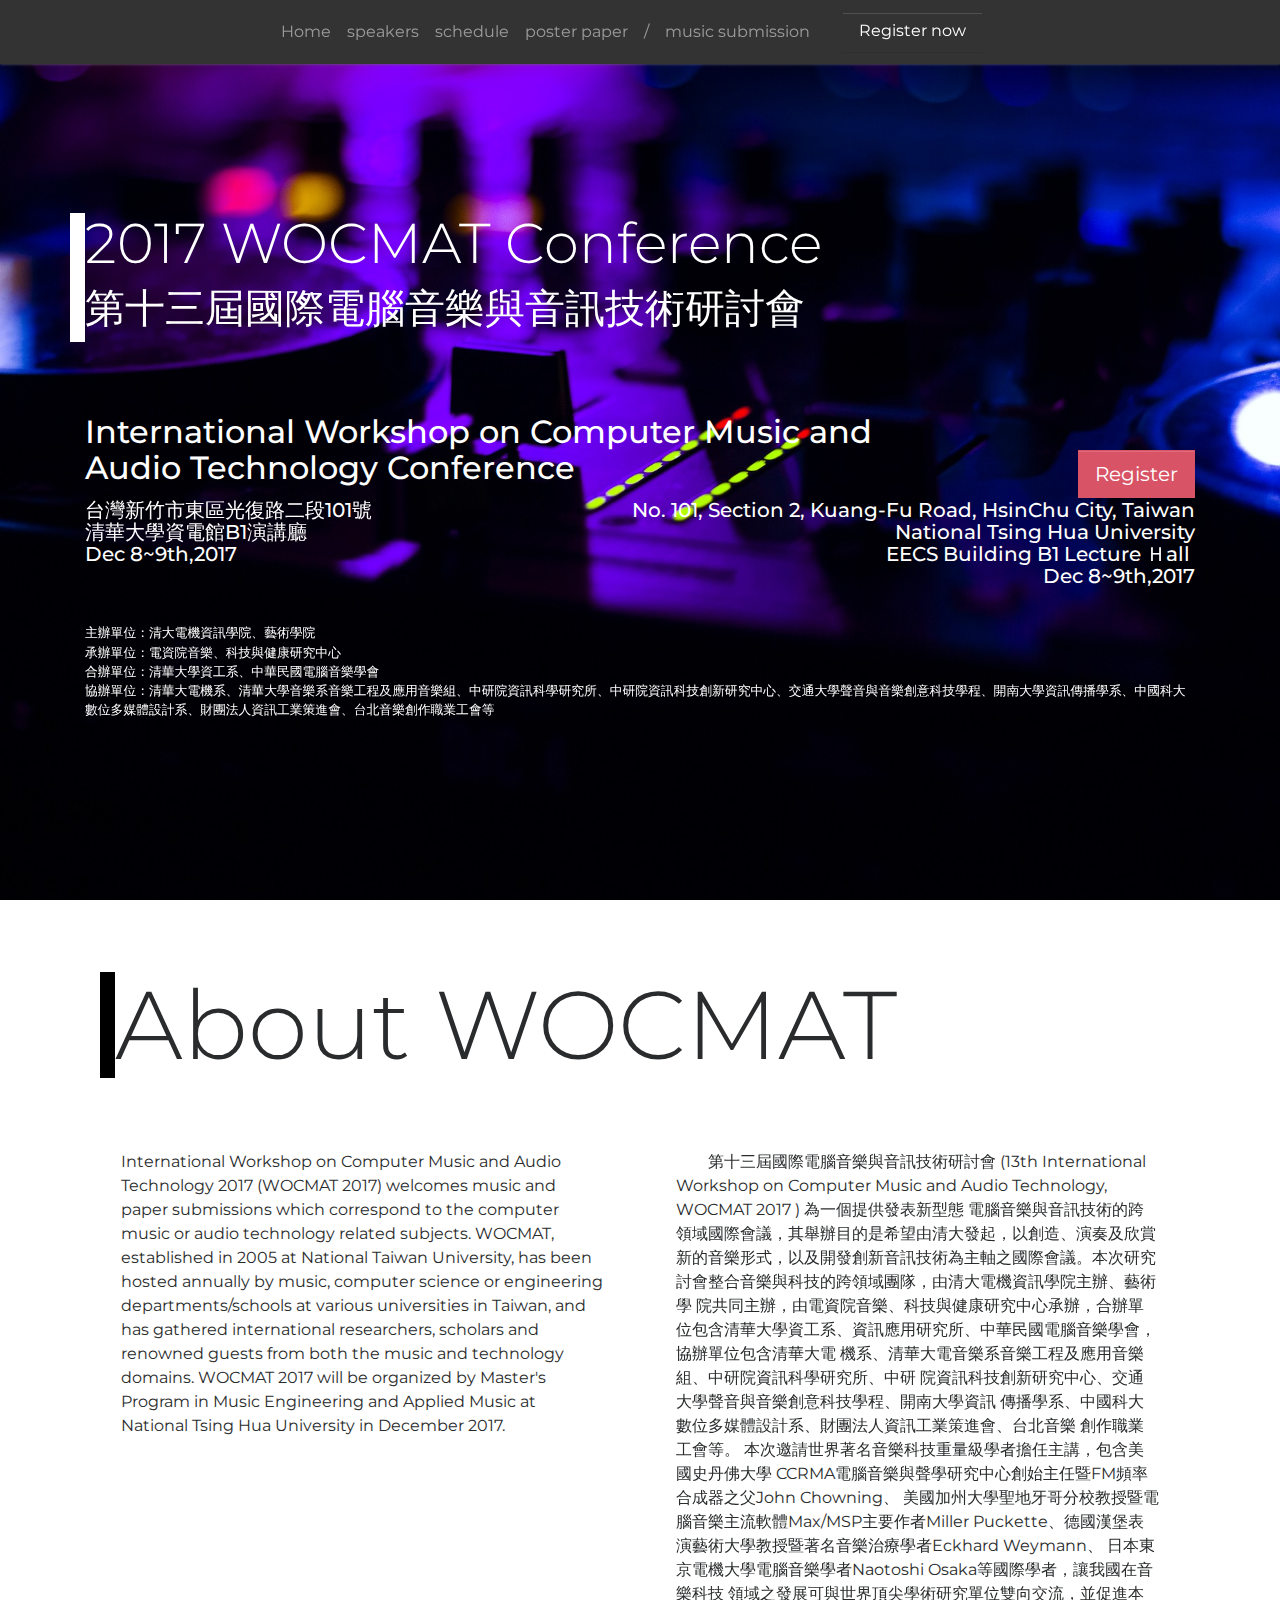
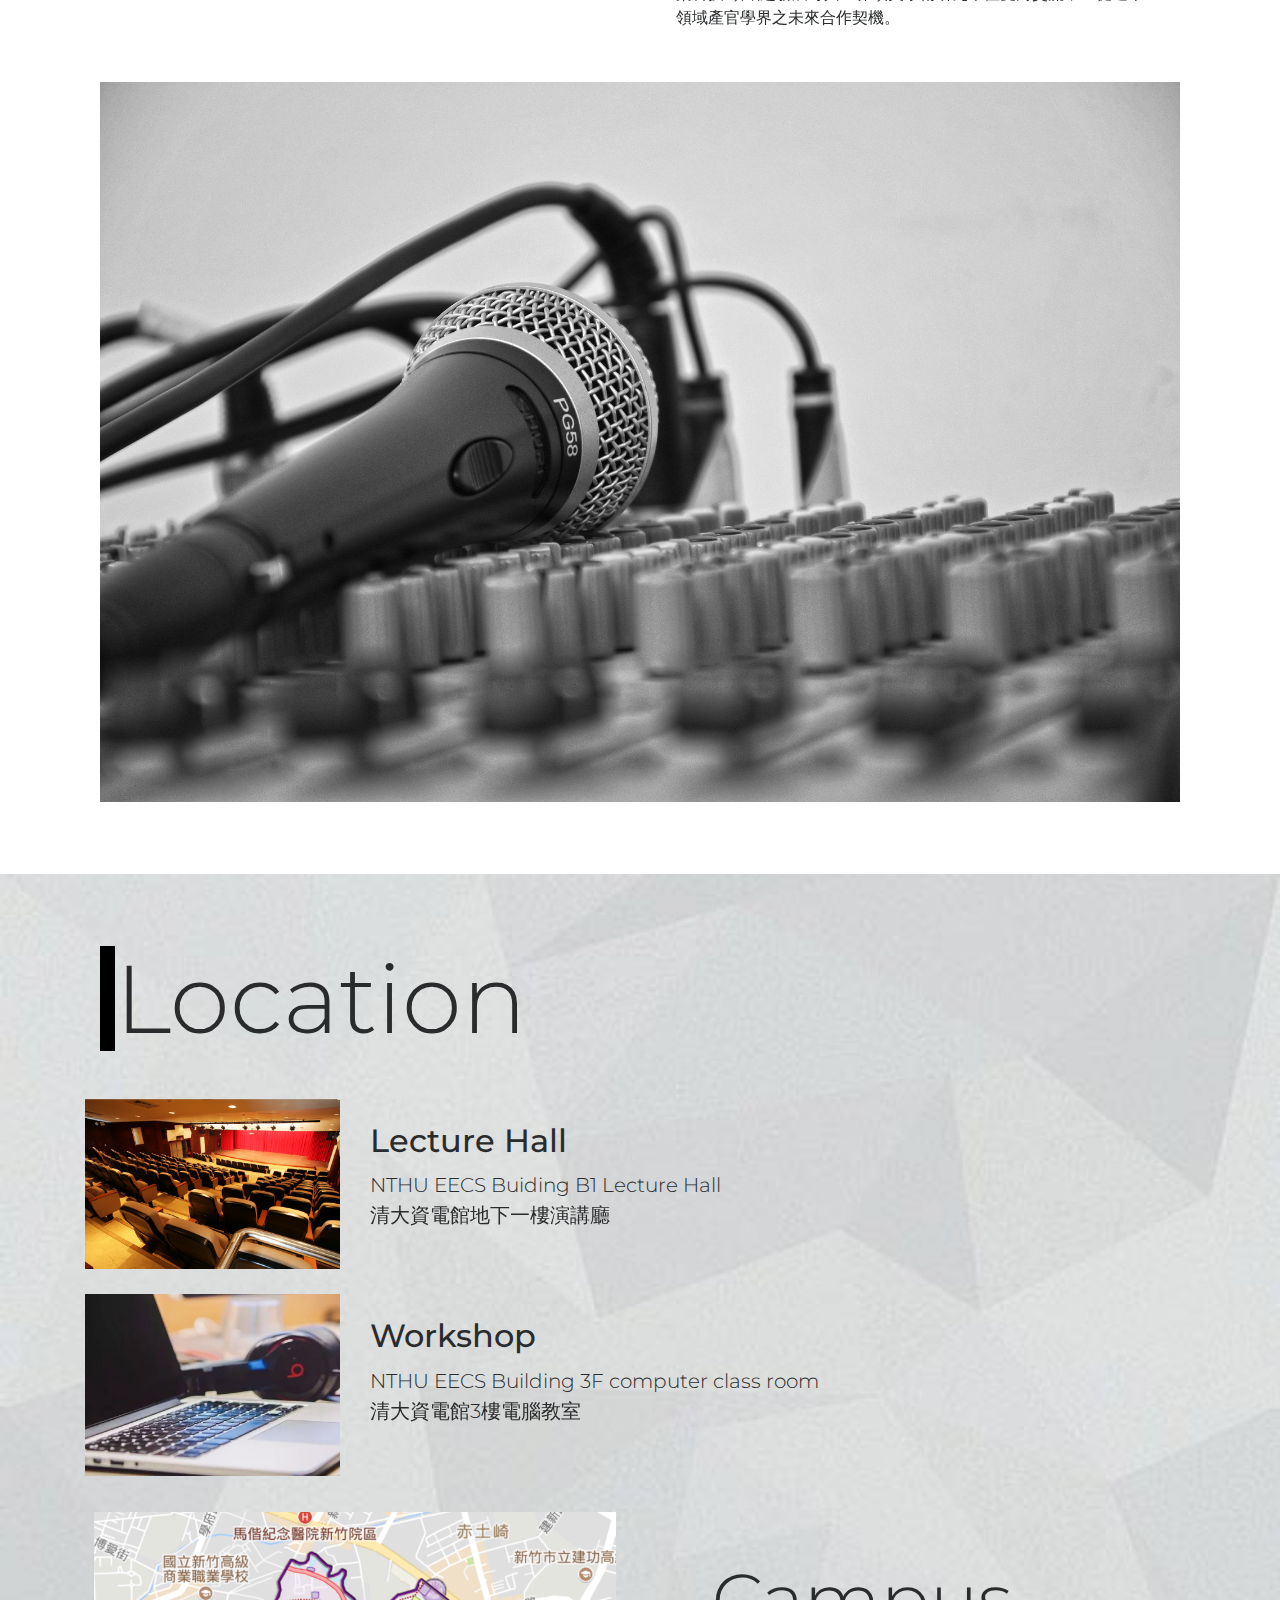
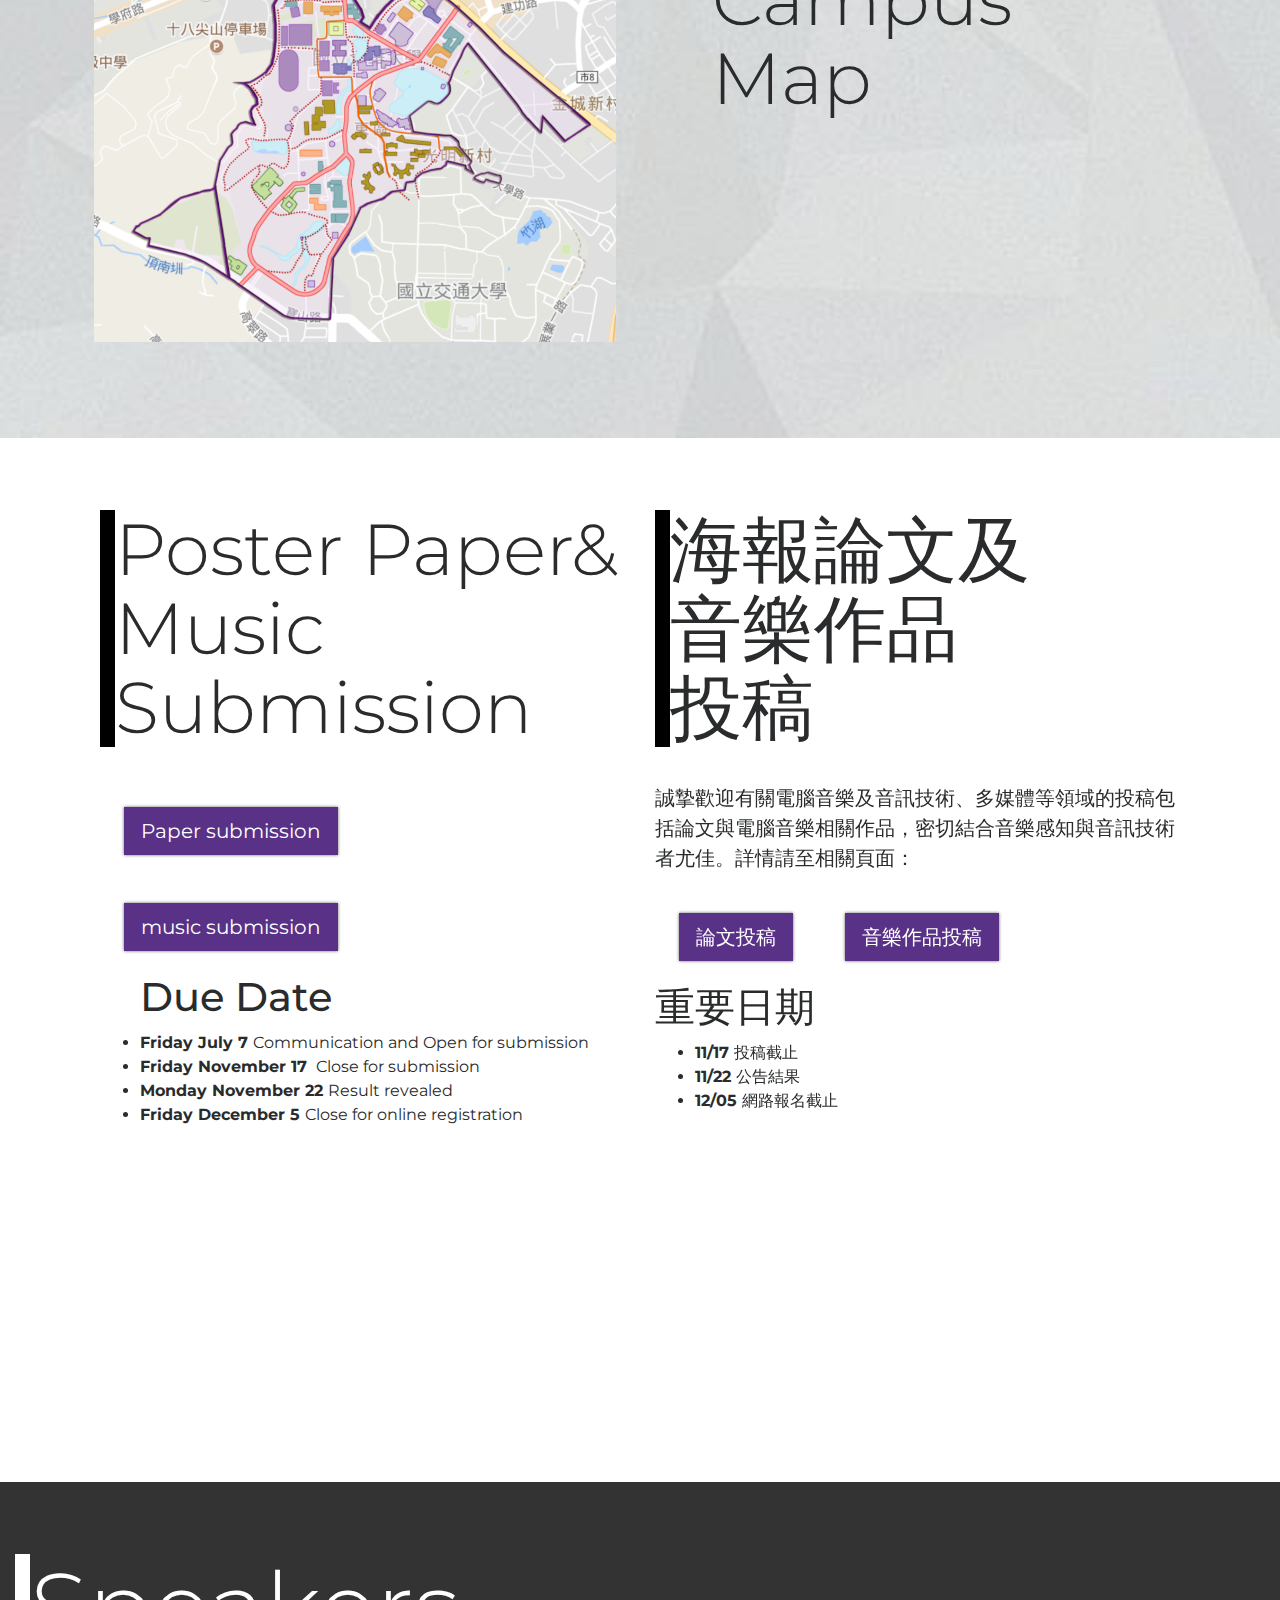
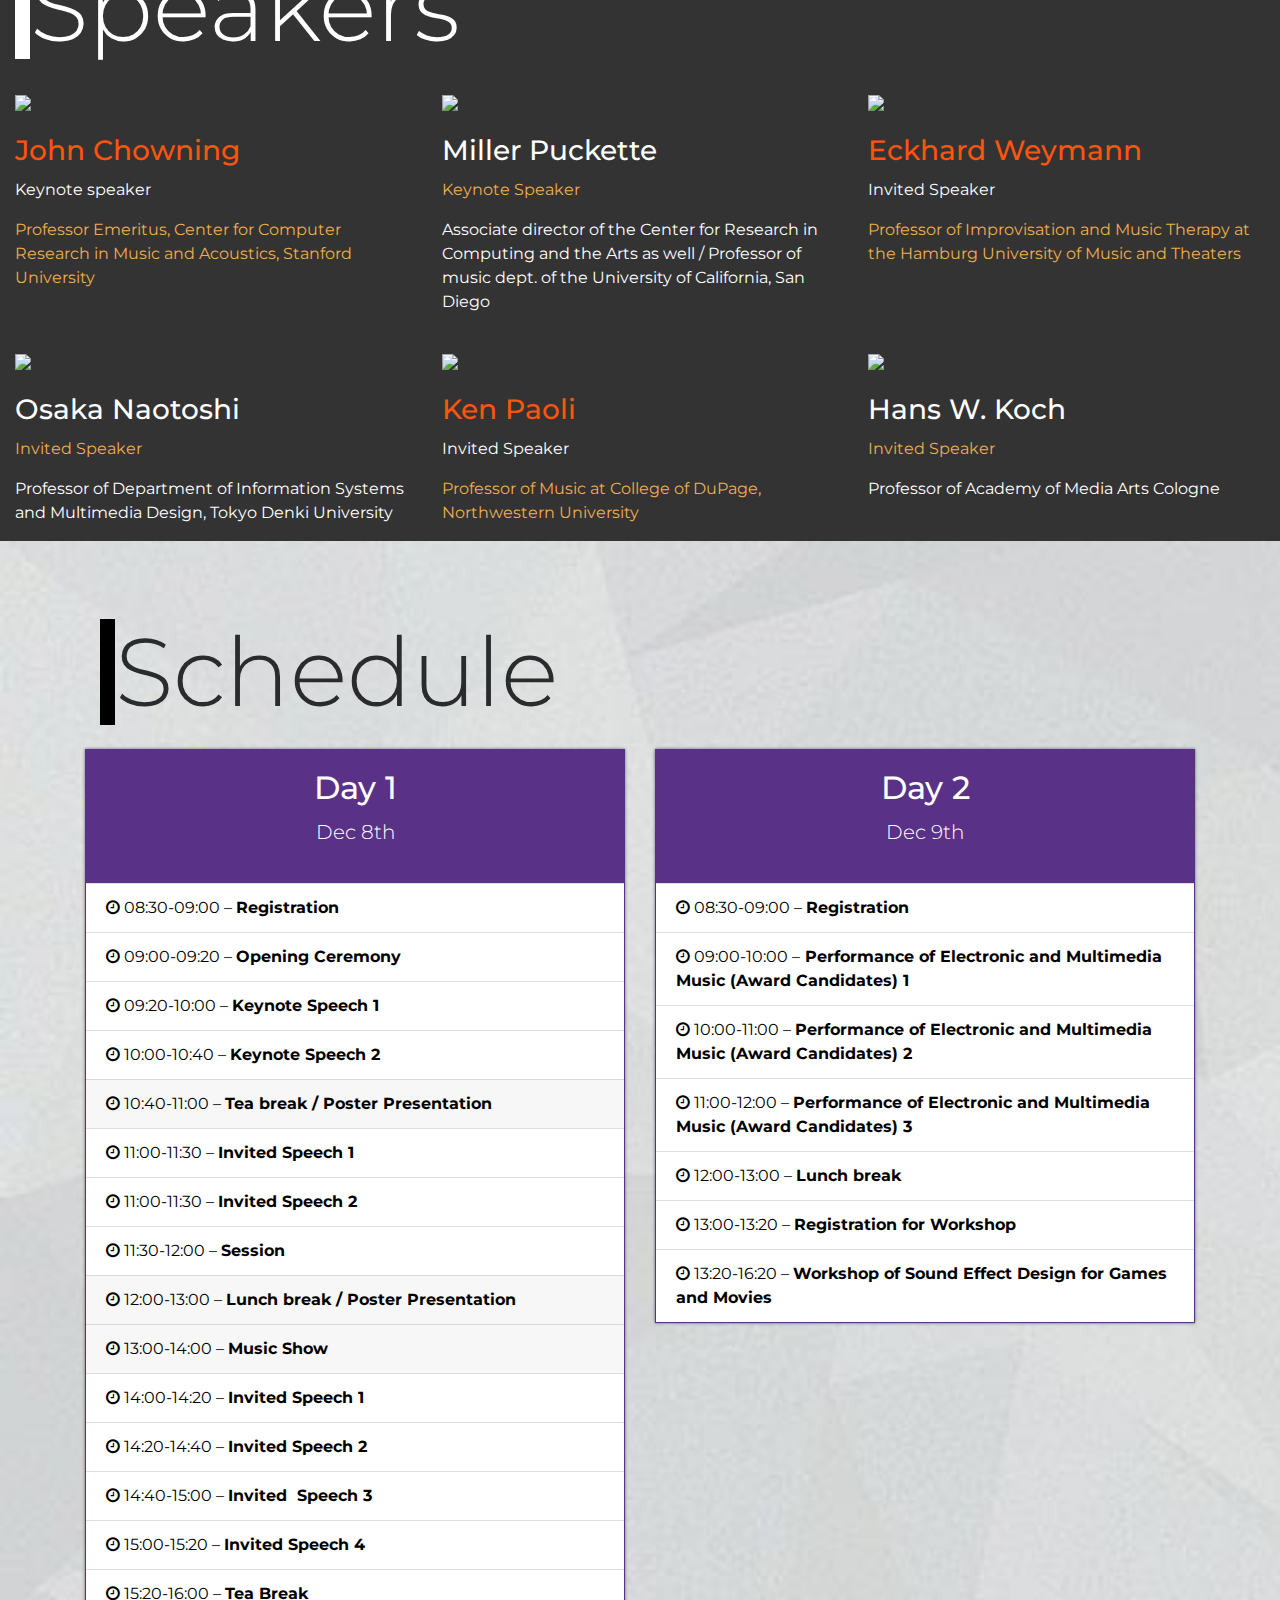
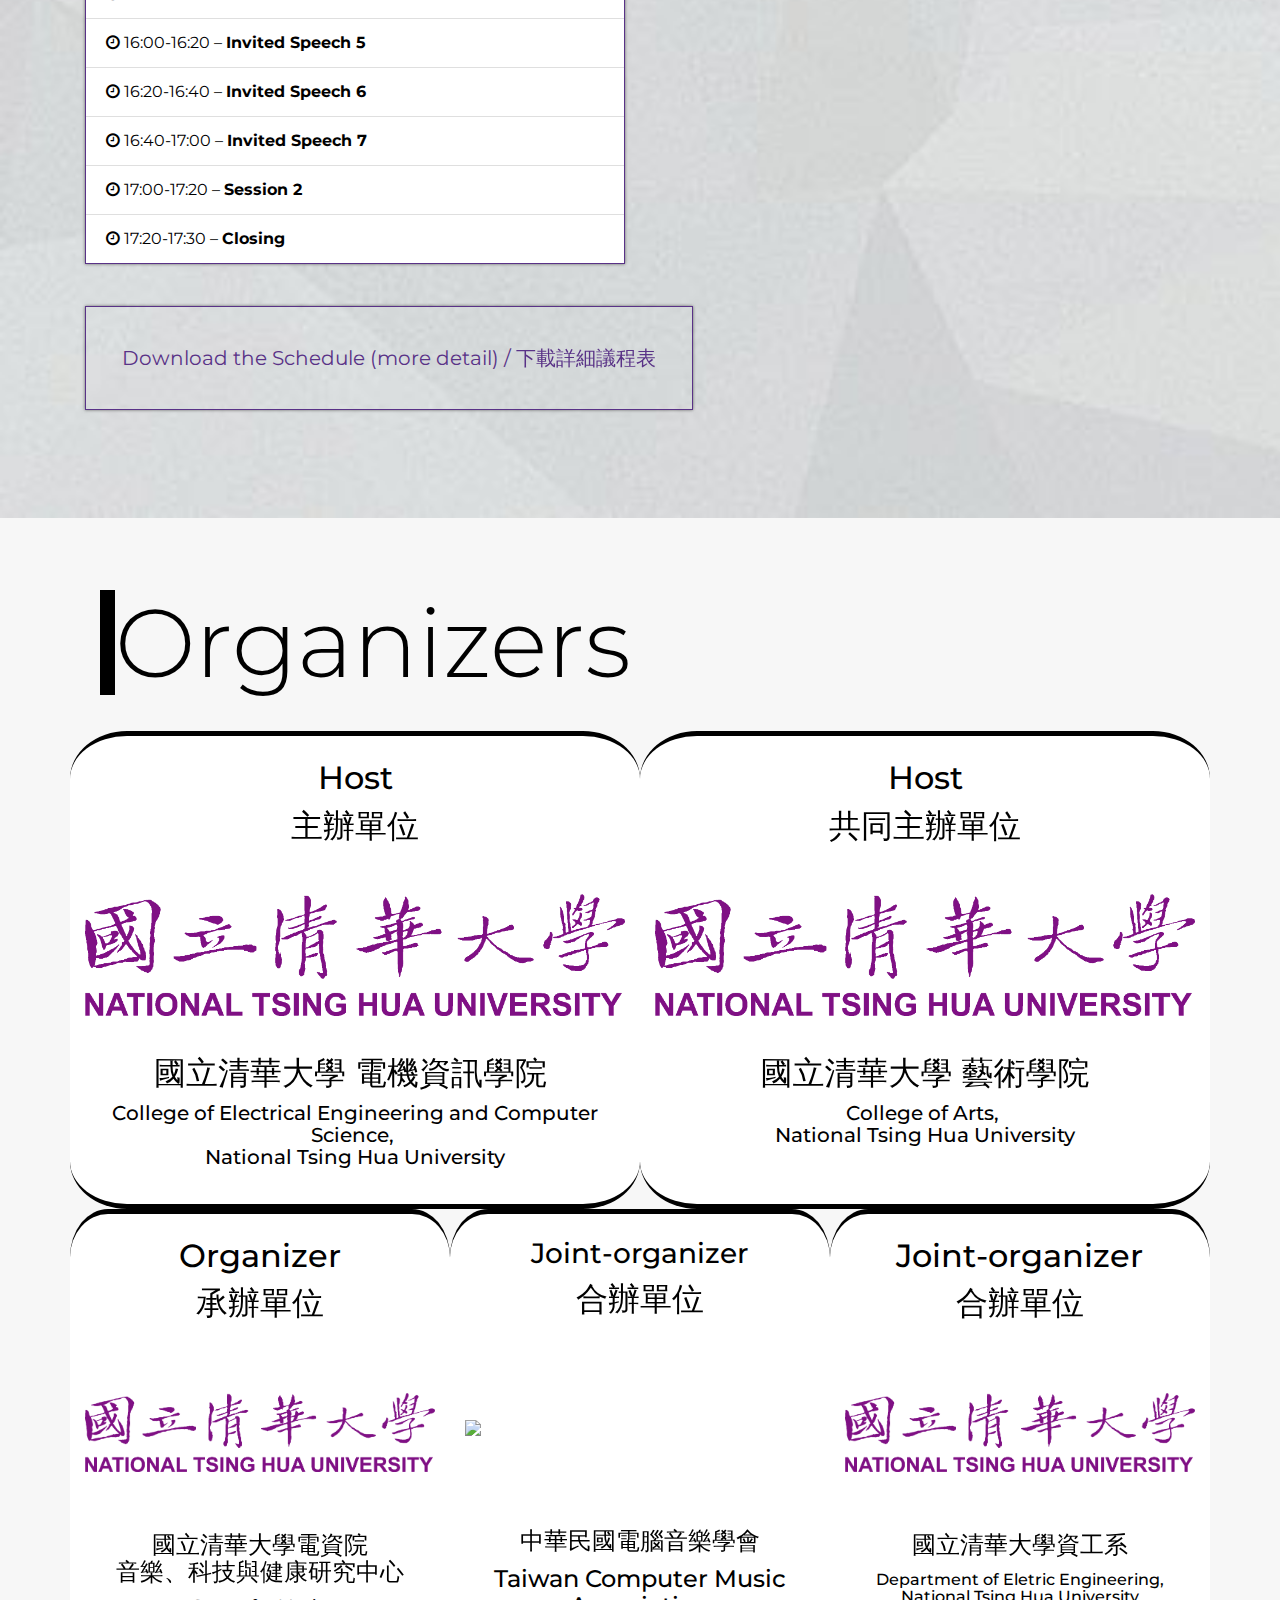
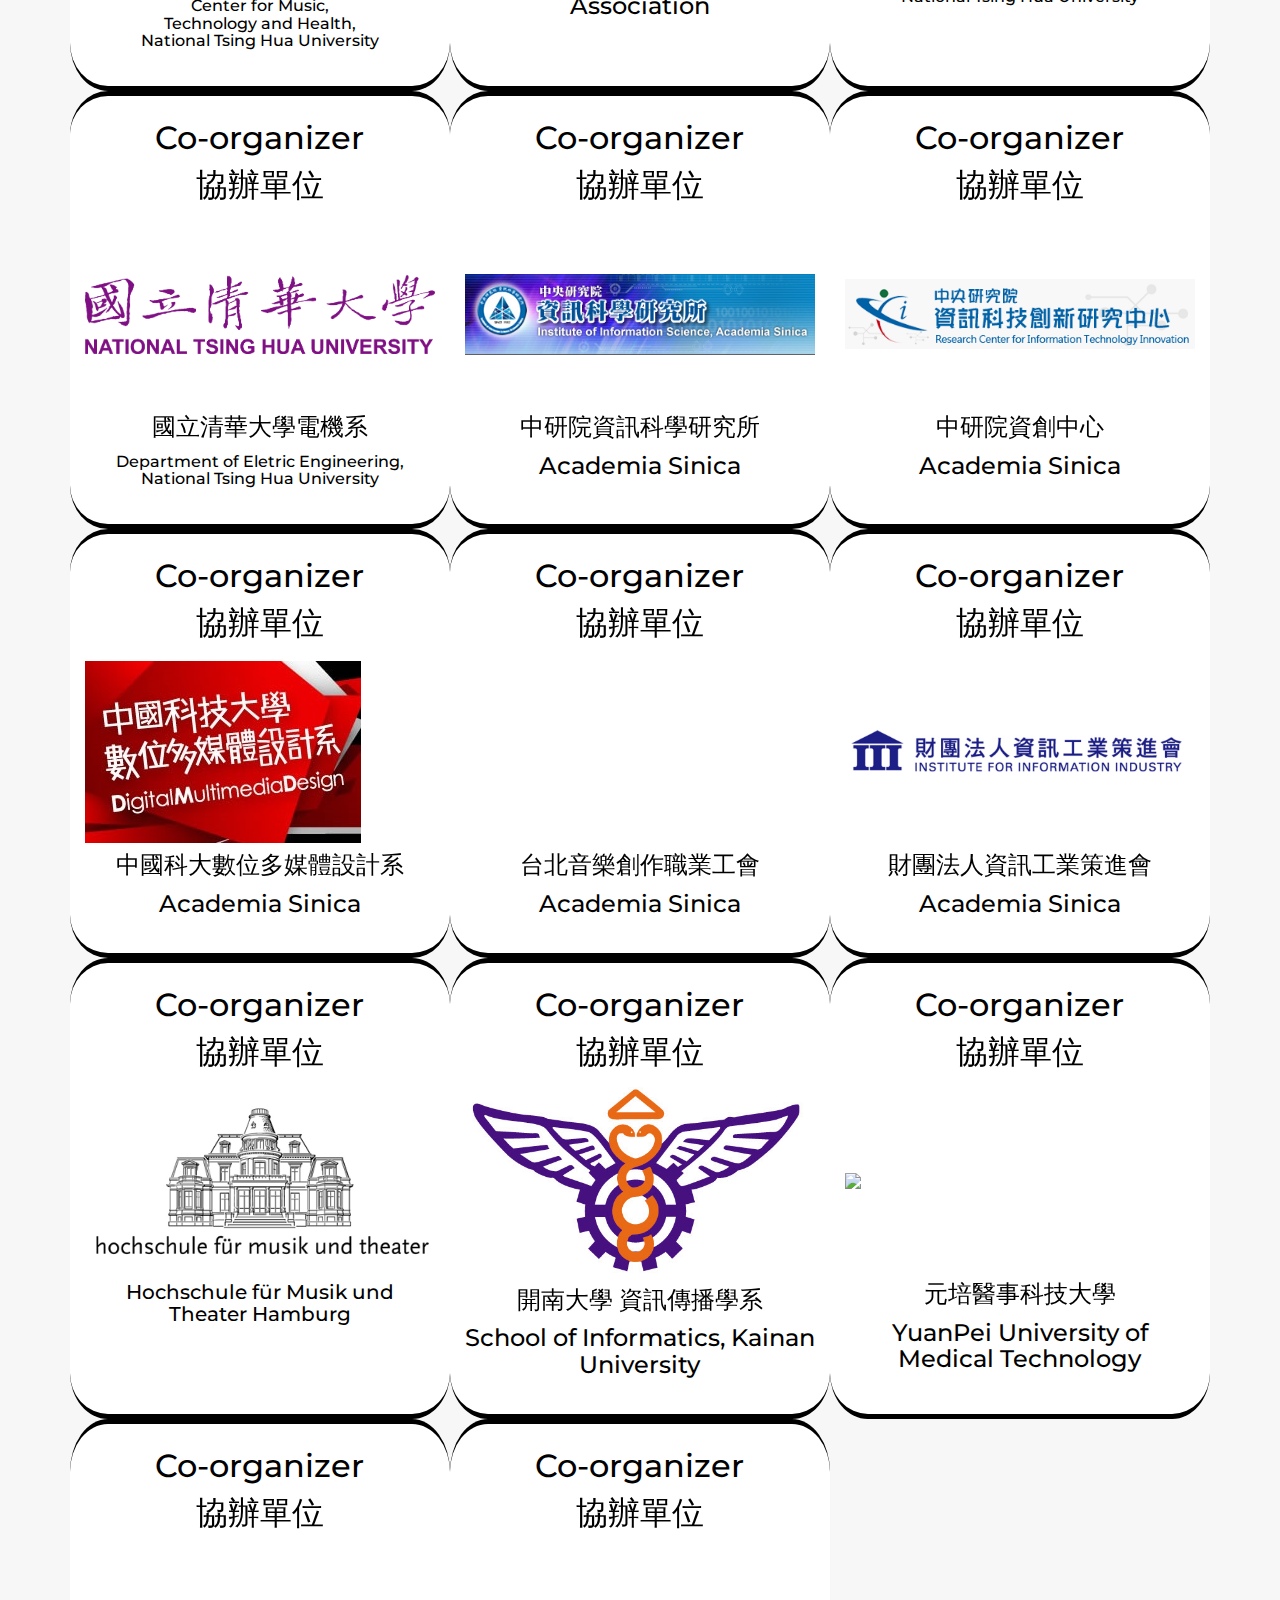
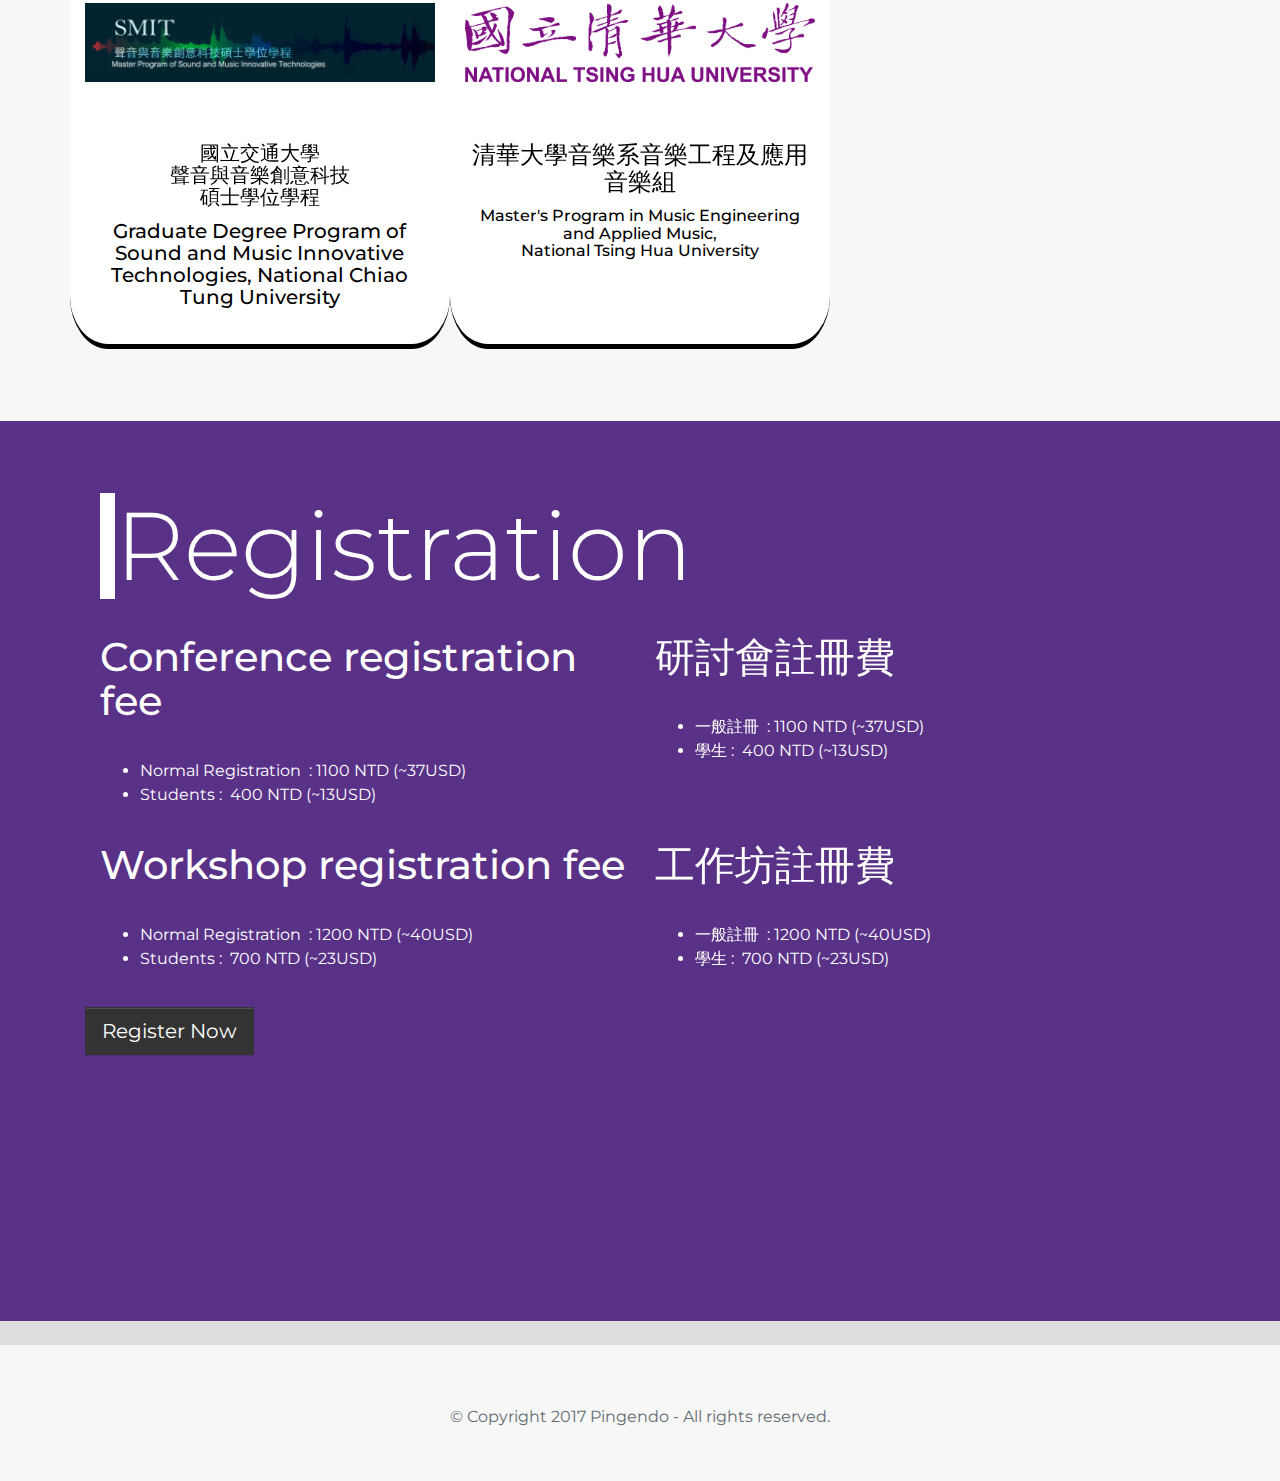
==== index.html @ e9c6068d "update schedule & paper submission" ====
<!DOCTYPE html>
<html>

<head>
  <meta charset="utf-8">
  <meta name="viewport" content="width=device-width, initial-scale=1">
  <meta name="google-site-verification" content="PGrJzoIJ1o4qdMhpIbN_NAOetYNpSlL-AvrkZg141cw">
  <link rel="stylesheet" href="plugin/bootstrap-4.0.0-alpha.6-dist/css/bootstrap.min.css" type="text/css">
  <link rel="stylesheet" href="plugin/font-awesome-4.7.0/css/font-awesome.min.css" type="text/css">
  <link rel="stylesheet" href="css/theme.css" type="text/css">
  <link rel="stylesheet" href="css/index.css" type="text/css">
  <link rel="shortcut icon" href="/favicon.ico">
  <link rel="bookmark" href="/favicon.ico">
  <title>2017 WOCMAT Conference</title>
  <meta name="description" content="2017 WOCMAT Conference in HsinChu City, NTHU International Workshop on Computer Music and Audio Technology 2017 (WOCMAT 2017) welcomes music and paper submissions which correspond to the computer music or audio technology related subjects. WOCMAT, established in 2005 at National Taiwan
                University, has been hosted annually by music, computer science or engineering departments/schools at various universities in Taiwan, and has gathered international researchers, scholars and renowned guests from both the music and technology
                domains. WOCMAT 2017 will be organized by Master's Program in Music Engineering and Applied Music at National Tsing Hua University in November 2017. ">
  <meta name="keywords" content="WOCMAT 2017 Conference HsinChu Taiwan music wocmat2017 nthu">
  <script src="https://pingendo.com/assets/scripts/navbar-cover.js"></script>
  <script>
    (function(i,s,o,g,r,a,m){i['GoogleAnalyticsObject']=r;i[r]=i[r]||function(){
      (i[r].q=i[r].q||[]).push(arguments)},i[r].l=1*new Date();a=s.createElement(o),
      m=s.getElementsByTagName(o)[0];a.async=1;a.src=g;m.parentNode.insertBefore(a,m)
      })(window,document,'script','https://www.google-analytics.com/analytics.js','ga');

      ga('create', 'UA-105084059-1', 'auto');
      ga('send', 'pageview');
  </script>
</head>

<body>
  <nav class="navbar navbar-expand-md fixed-top bg-info navbar-inverse">
    <div class="container">
      <button class="navbar-toggler navbar-toggler-right" type="button" data-toggle="collapse" data-target="#navbar2SupportedContent" aria-controls="navbar2SupportedContent" aria-expanded="false" aria-label="Toggle navigation"> <span class="navbar-toggler-icon"></span> </button>
      <div class="collapse navbar-collapse justify-content-center" id="navbar2SupportedContent">
        <ul class="navbar-nav">
          <li class="nav-item">
            <a class="nav-link" href="index.html">Home</a>
          </li>
          <li class="nav-item">
            <a class="nav-link" href="index.html#speakers">speakers</a>
          </li>
          <li class="nav-item">
            <a class="nav-link" href="index.html#schedule">schedule</a>
          </li>
          <li class="nav-item">
            <a class="nav-link hidden-md-down" href="paper_submission.html "> poster paper</a>
            <a class="nav-link hidden-lg-up" href="paper_submission.html">paper submission</a>
          </li>
          <li class="nav-item">
            <div class="nav-link hidden-md-down">/</div>
          </li>
          <li class="nav-item">
            <a class="nav-link" href="music_submission.html">music submission</a>
          </li>
        </ul>
        <a class="mx-3 btn navbar-btn btn-info" href="index.html#register">Register now</a>
      </div>
    </div>
  </nav>
  <div class="d-flex align-items-center text-left bg-opaque mask mask-faded-out" id="cover" style="background-image: url(&quot;img/dj-2250056_1920.jpg&quot;); min-height:100vh;">
    <div class="container">
      <div class="row line-left my-5">
        <div class="col-md-12">
          <h1 class="text-white display-4" style="margin-left: -15px;">2017&nbsp;WOCMAT Conference</h1>
        </div>
        <div class="col-md-12" style="margin-left: -15px;">
          <h1 class="text-white display-6">第十三屆國際電腦音樂與音訊技術研討會</h1>
        </div>
      </div>
      <div class="row">
        <div class="col-md-9">
          <h2 class="text-white text-left" contenteditable="true"> International Workshop on Computer Music and
            <br> Audio Technology Conference </h2>
        </div>
        <div class="col-md-3 text-right">
          <a href="#register" class="btn btn-lg mt-4 btn-danger">Register</a>
        </div>
      </div>
      <div class="row">
        <div class="col-md-12 text-right"> </div>
      </div>
      <div class="row">
        <div class="col-lg-4 text-left">
          <h5 class="text-white text-left">台灣新竹市東區光復路二段101號
            <br>清華大學資電館B1演講廳&nbsp;
            <br>Dec 8~9th,2017
            <br>
            <br> </h5>
        </div>
        <div class="col-lg-8 text-right">
          <h5 class="text-white text-right">No. 101, Section 2, Kuang-Fu Road, HsinChu City, Taiwan
            <br>National Tsing Hua University
            <br>EECS Building B1 Lecture Ｈall&nbsp;
            <br>Dec 8~9th,2017</h5>
        </div>
      </div>
      <div class="row">
        <div class="col-lg-12 text-left my-3">
          <p class="text-white" style="font-size:0.8rem">主辦單位：清大電機資訊學院、藝術學院
            <br>承辦單位：電資院音樂、科技與健康研究中心
            <br>合辦單位：清華大學資工系、中華民國電腦音樂學會
            <br>協辦單位：清華大電機系、清華大學音樂系音樂工程及應用音樂組、中研院資訊科學研究所、中研院資訊科技創新研究中心、交通大學聲音與音樂創意科技學程、開南大學資訊傳播學系、中國科大數位多媒體設計系、財團法人資訊工業策進會、台北音樂創作職業工會等</p>
        </div>
      </div>
    </div>
  </div>
  <div class="py-5 section" id="about">
    <div class="container">
      <div class="row mx-auto text-left">
        <div class="col-md-12">
          <h1 class="mb-4 display-1 line-left-black">About WOCMAT</h1>
          <div class="row">
            <div class="col-md-12 col-lg-6 p-4">
              <p>International Workshop on Computer Music and Audio Technology 2017 (WOCMAT 2017) welcomes music and paper submissions which correspond to the computer music or audio technology related subjects. WOCMAT, established in 2005 at National Taiwan
                University, has been hosted annually by music, computer science or engineering departments/schools at various universities in Taiwan, and has gathered international researchers, scholars and renowned guests from both the music and technology
                domains. WOCMAT 2017 will be organized by Master's Program in Music Engineering and Applied Music at National Tsing Hua University in December 2017.
                <br>
                <br> </p>
            </div>
            <div class="col-md-12 col-lg-6 p-4">
              <p class="">　　第十三屆國際電腦音樂與音訊技術研討會 (13th International Workshop on Computer Music and Audio Technology, WOCMAT 2017 ) 為一個提供發表新型態 電腦音樂與音訊技術的跨領域國際會議，其舉辦目的是希望由清大發起，以創造、演奏及欣賞新的音樂形式，以及開發創新音訊技術為主軸之國際會議。本次研究討會整合音樂與科技的跨領域團隊，由清大電機資訊學院主辦、藝術學 院共同主辦，由電資院音樂、科技與健康研究中心承辦，合辦單位包含清華大學資工系、資訊應用研究所、中華民國電腦音樂學會，協辦單位包含清華大電
                機系、清華大電音樂系音樂工程及應用音樂組、中研院資訊科學研究所、中研 院資訊科技創新研究中心、交通大學聲音與音樂創意科技學程、開南大學資訊 傳播學系、中國科大數位多媒體設計系、財團法人資訊工業策進會、台北音樂 創作職業工會等。 本次邀請世界著名音樂科技重量級學者擔任主講，包含美國史丹佛大學 CCRMA電腦音樂與聲學研究中心創始主任暨FM頻率合成器之父John Chowning、 美國加州大學聖地牙哥分校教授暨電腦音樂主流軟體Max/MSP主要作者Miller Puckette、德國漢堡表演藝術大學教授暨著名音樂治療學者Eckhard
                Weymann、 日本東京電機大學電腦音樂學者Naotoshi Osaka等國際學者，讓我國在音樂科技 領域之發展可與世界頂尖學術研究單位雙向交流，並促進本領域產官學界之未來合作契機。 </p>
            </div>
          </div>
          <img class="img-fluid d-block" src="img/music-1792286_1920.jpg"> </div>
      </div>
    </div>
  </div>
  <div class="py-5 section" id="location" style="background-image: url(&quot;img/30.jpg&quot;);">
    <div class="container">
      <div class="row mx-auto text-left">
        <div class="col-md-12">
          <h1 class="mb-4 display-1 line-left-black">Location</h1>
        </div>
      </div>
      <div class="row">
        <div class="col-md-12">
          <div class="row">
            <div class="col-md-3 py-2">
              <img class="img-fluid d-block" src="img/zyxel.png"> </div>
            <div class="col-md-9 py-4">
              <h2>Lecture Hall</h2>
              <p class="lead">NTHU EECS Buiding B1 Lecture Hall
                <br>清大資電館地下一樓演講廳</p>
            </div>
          </div>
        </div>
        <div class="col-md-12">
          <div class="row">
            <div class="col-md-3 py-2">
              <img class="img-fluid d-block" src="img/sound_gallery.png"> </div>
            <div class="col-md-9 py-4">
              <h2>Workshop</h2>
              <p class="lead">NTHU EECS Building 3F computer class room
                <br>清大資電館3樓電腦教室</p>
            </div>
          </div>
        </div>
      </div>
      <div class="row">
        <div class="col-md-6 p-3 col-sm-12">
          <img class="d-block img-fluid" src="img/campus map.PNG"> </div>
        <div class="p-5 text-left hidden-md-down col-md-6 col-sm-12">
          <h1 class="display-3 hidden-md-down">Campus Map</h1>
        </div>
      </div>
    </div>
  </div>
  <div class="py-5  section" style="display:none">
    <div class="container">
      <div class="row mx-auto text-left">
        <div class="col-md-12">
          <h1 class="mb-4 display-1 line-left-black">Transpotation</h1>
        </div>
      </div>
      <div class="row">
        <div class="col-md-6 col-sm-12">
          <h1 class="text-primary">Form Air Port to NTHU</h1>
          <p class="lead">By Taxi</p>
          <p class="">Paragraph</p>
          <p class="lead">By Bus</p>
          <p class="">Paragraph</p>
          <p class="lead">By HSR</p>
          <p class="">Paragraph</p>
        </div>
        <div class="col-md-6 col-sm-12">
          <iframe src="https://www.google.com/maps/embed?pb=!1m18!1m12!1m3!1d3622.0212671098984!2d120.99104291548988!3d24.79472528408507!2m3!1f0!2f0!3f0!3m2!1i1024!2i768!4f13.1!3m3!1m2!1s0x34683672cd4db607%3A0x112b5d5bda760413!2sNational+Tsing+Hua+University!5e0!3m2!1sen!2stw!4v1498715595785"
            frameborder="0" style="border:0" allowfullscreen="" width="100%" height="400"></iframe>
        </div>
      </div>
    </div>
  </div>
  <div class="py-5  section" style="display:none">
    <div class="container">
      <div class="row mx-auto text-left">
        <div class="col-md-12">
          <h1 class="mb-4 display-1 line-left-black">Hotel information</h1>
        </div>
      </div>
      <div class="row text-left">
        <div class="col-md-6">
          <h1 class="">Heading</h1>
          <p class="lead">Lead paragraph </p>
          <p class="">Paragraph</p>
        </div>
        <div class="col-md-6">
          <h1 class="">Heading</h1>
          <p class="lead">Lead paragraph </p>
          <p class="">Paragraph</p>
        </div>
      </div>
    </div>
  </div>
  <div class="py-5 section">
    <div class="container" style="min-height:100vh;">
      <div class="row mx-auto text-left">
        <div class="col-md-6">
          <h1 class="mb-4 display-3 line-left-black">Poster Paper&amp;
            <br>Music Submission</h1>
          <a class="btn btn-primary btn-lg m-3" href="paper_submission.html">Paper submission</a>
          <a class="btn btn-primary btn-lg m-3" href="music_submission.html">music submission</a>
          <ul>
            <h1 class="">Due Date</h1>
            <li><strong>Friday July 7 </strong>Communication and Open for submission&nbsp;</li>
            <li><strong>Friday November 17&nbsp;</strong> Close for submission</li>
            <li><strong>Monday November 22&nbsp;</strong>Result revealed</li>
            <li><strong>Friday December 5 </strong>Close for online registration</li>
          </ul>
        </div>
        <div class="col-md-6">
          <h1 class="mb-4 display-3
 line-left-black">海報論文及
            <br>音樂作品
            <br>投稿</h1>
          <p class="lead">誠摯歡迎有關電腦音樂及音訊技術、多媒體等領域的投稿包括論文與電腦音樂相關作品，密切結合音樂感知與音訊技術者尤佳。詳情請至相關頁面：</p>
          <a class="btn btn-primary btn-lg m-3" href="paper_submission.html">論文投稿</a>
          <a class="btn btn-primary btn-lg m-3" href="music_submission.html">音樂作品投稿</a>
          <h1 class="">重要日期</h1>
          <ul>
            <li><b>11/17 投稿截止</b></li>
            <li><b>11/22 公告結果</b></li>
            <li><strong>12/05 網路報名截止</strong></li>
          </ul>
        </div>
      </div>
      <div class="row">
        <div class="col-md-12 text-right"> </div>
      </div>
    </div>
  </div>
  <div class="pt-5 bg-info mask h-100" id="speakers" style="background-image: url(&quot;gallery_1.jpg&quot;);">
    <div class="container-fluid">
      <div class="row bg-info">
        <div class="col-md-12 bg-info py-">
          <h1 class="display-1 line-left">Speakers</h1>
        </div>
      </div>
      <div class="row">
        <div class="col-md-4 col-6">
          <a href="speaker.html">
            <img src="img/john_chowning.png" class="center-block img-fluid my-3 rounded img-speaker">
            <h3>John Chowning</h3>
            <p class="text-white">Keynote speaker</p>
            <p class="text-warning">Professor Emeritus, Center for Computer Research in Music and Acoustics, Stanford University</p>
          </a>
        </div>
        <div class="col-md-4 col-6 bg-info">
          <a href="speaker.html">
            <img src="img/miller-puckette.png" class="center-block img-fluid my-3 rounded img-speaker">
            <h3 class="text-white">Miller Puckette</h3>
            <p class="text-warning">Keynote Speaker</p>
            <p class="text-white">Associate director of the Center for Research in Computing and the Arts as well / Professor of music dept. of the University of California, San Diego</p>
          </a>
        </div>
        <div class="col-md-4 col-6">
          <a href="speaker.html">
            <img src="img/eckhard-weymann.png" class="center-block img-fluid my-3 rounded img-speaker">
            <h3>Eckhard Weymann</h3>
            <p class="text-white">Invited Speaker</p>
            <p class="text-warning">Professor of Improvisation and Music Therapy at the Hamburg University of Music and Theaters</p>
          </a>
        </div>
      </div>
      <div class="row">
        <div class="col-md-4 col-6 bg-info">
          <a href="speaker.html">
            <img src="img/Osaka_Naotoshi.png" class="center-block img-fluid my-3 img-speaker">
            <h3 class="text-white">Osaka Naotoshi</h3>
            <p class="text-warning">Invited Speaker</p>
            <p class="text-white">Professor of Department of Information Systems and Multimedia Design, Tokyo Denki University</p>
          </a>
        </div>
        <div class="col-md-4 col-6">
          <a href="speaker.html">
            <img src="img/Ken_Paoli.png" class="center-block img-fluid my-3 img-speaker">
            <h3>Ken Paoli</h3>
            <p class="text-white">Invited Speaker</p>
            <p class="text-warning">Professor of Music at College of DuPage, Northwestern University</p>
          </a>
        </div>
        <div class="col-md-4 col-6 mask bg-info">
          <img src="img/Hans_W_Koch.png" class="center-block img-fluid my-3 img-speaker">
          <h3>Hans W. Koch</h3>
          <p class="text-warning">Invited Speaker</p>
          <p class="text-white">Professor of Academy of Media Arts Cologne</p>
        </div>
      </div>
    </div>
  </div>
  <div class="py-5" id="schedule" style="background-image: url(&quot;img/30.jpg&quot;);">
    <div class="container" id="schedule">
      <div class="col-md-12 py-1">
        <h1 class="display-1 line-left-black">Schedule</h1>
      </div>
      <div class="row text-left">
        <div class="col-md-6">
          <div class="card my-1 card-primary">
            <div class="card-block text-center card-primary">
              <h2>Day 1</h2>
              <p class="lead">Dec 8th</p>
            </div>
            <ul class="list-group list-group-flush">
              <li class="list-group-item"><i class="mx-auto fa d-inline fa-clock-o"></i>&nbsp;08:30-09:00 –&nbsp;<b>Registration</b></li>
              <li class="list-group-item"><i class="mx-auto fa d-inline fa-clock-o"></i>&nbsp;09:00-09:20 –&nbsp;<b>Opening Ceremony</b></li>
              <li class="list-group-item"><i class="mx-auto fa d-inline fa-clock-o"></i>&nbsp;09:20-10:00 –&nbsp;<b>Keynote Speech 1</b></li>
              <li class="list-group-item"><i class="mx-auto fa d-inline fa-clock-o"></i>&nbsp;10:00-10:40 –&nbsp;<b>Keynote Speech 2</b></li>
              <li class="list-group-item list-group-item-info bg-faded"><i class="mx-auto fa d-inline fa-clock-o"></i>&nbsp;10:40-11:00 –&nbsp;<b>Tea break / Poster Presentation</b></li>
              <li class="list-group-item"><i class="mx-auto fa d-inline fa-clock-o"></i>&nbsp;11:00-11:30 –&nbsp;<b>Invited&nbsp;Speech 1</b></li>
              <li class="list-group-item"><i class="mx-auto fa d-inline fa-clock-o"></i>&nbsp;11:00-11:30 –&nbsp;<b>Invited&nbsp;Speech 2</b></li>
              <li class="list-group-item"><i class="mx-auto fa d-inline fa-clock-o"></i>&nbsp;11:30-12:00 –&nbsp;<b>Session</b></li>
              <li class="list-group-item list-group-item-info bg-faded"><i class="mx-auto fa d-inline fa-clock-o"></i>&nbsp;12:00-13:00 –&nbsp;<b>Lunch break / Poster Presentation</b></li>
              <li class="list-group-item list-group-item-info bg-faded"><i class="mx-auto fa d-inline fa-clock-o"></i>&nbsp;13:00-14:00 –&nbsp;<b>Music Show</b></li>
              <li class="list-group-item"><i class="mx-auto fa d-inline fa-clock-o"></i>&nbsp;14:00-14:20 –&nbsp;<b>Invited&nbsp;Speech 1</b></li>
              <li class="list-group-item"><i class="mx-auto fa d-inline fa-clock-o"></i>&nbsp;14:20-14:40 –&nbsp;<b>Invited&nbsp;Speech 2</b></li>
              <li class="list-group-item"><i class="mx-auto fa d-inline fa-clock-o"></i>&nbsp;14:40-15:00 –&nbsp;<b>Invited&nbsp; Speech 3</b></li>
              <li class="list-group-item"><i class="mx-auto fa d-inline fa-clock-o"></i>&nbsp;15:00-15:20 –&nbsp;<b>Invited&nbsp;Speech 4</b></li>
              <li class="list-group-item"><i class="mx-auto fa d-inline fa-clock-o"></i>&nbsp;15:20-16:00 –&nbsp;<b>Tea Break</b></li>
              <li class="list-group-item"><i class="mx-auto fa d-inline fa-clock-o"></i>&nbsp;16:00-16:20 –&nbsp;<b>Invited&nbsp;Speech 5</b></li>
              <li class="list-group-item"><i class="mx-auto fa d-inline fa-clock-o"></i>&nbsp;16:20-16:40 –&nbsp;<b>Invited&nbsp;Speech 6</b></li>
              <li class="list-group-item"><i class="mx-auto fa d-inline fa-clock-o"></i>&nbsp;16:40-17:00 –&nbsp;<b>Invited&nbsp;Speech 7</b></li>
              <li class="list-group-item"><i class="mx-auto fa d-inline fa-clock-o"></i>&nbsp;17:00-17:20 –&nbsp;<b>Session 2</b></li>
              <li class="list-group-item"><i class="mx-auto fa d-inline fa-clock-o"></i>&nbsp;17:20-17:30 –&nbsp;<b>Closing</b></li>
            </ul>
          </div>
        </div>
        <div class="col-md-6">
          <div class="card my-1 card-primary">
            <div class="card-block text-center">
              <h2>Day 2</h2>
              <p class="lead">Dec 9th</p>
            </div>
            <ul class="list-group list-group-flush">
              <li class="list-group-item"><i class="mx-auto fa d-inline fa-clock-o"></i>&nbsp;08:30-09:00 –&nbsp;<b>Registration</b></li>
              <li class="list-group-item"><i class="mx-auto fa d-inline fa-clock-o"></i>&nbsp;09:00-10:00 –<b>&nbsp;Performance of Electronic and Multimedia Music (Award Candidates) 1</b></li>
              <li class="list-group-item"><i class="mx-auto fa d-inline fa-clock-o"></i>&nbsp;10:00-11:00 –&nbsp;<b>Performance of Electronic and Multimedia Music (Award Candidates) 2</b></li>
              <li class="list-group-item"><i class="mx-auto fa d-inline fa-clock-o"></i>&nbsp;11:00-12:00 –&nbsp;<b>Performance of Electronic and Multimedia Music (Award Candidates) 3</b></li>
              <li class="list-group-item"><i class="mx-auto fa d-inline fa-clock-o"></i>&nbsp;12:00-13:00 –&nbsp;<b>Lunch break</b></li>
              <li class="list-group-item"><i class="mx-auto fa d-inline fa-clock-o"></i>&nbsp;13:00-13:20 –&nbsp;<b>Registration for Workshop</b></li>
              <li class="list-group-item"><i class="mx-auto fa d-inline fa-clock-o"></i>&nbsp;13:20-16:20 –&nbsp;<b>Workshop of Sound Effect Design for Games and Movies</b></li>
            </ul>
          </div>
        </div>
      </div>
      <div class="row">
        <div class="col-md-12">
          <a href="schedule.pdf" class="btn btn-outline-primary my-4 btn-lg p-4">Download the Schedule (more detail) / 下載詳細議程表</a>
        </div>
      </div>
    </div>
  </div>
  <div class="py-5 section bg-faded" id="sponsors">
    <div class="container">
      <div class="row mx-auto text-left">
        <div class="col-md-12">
          <h1 class="mb-4 display-1 line-left-black">Organizers</h1>
        </div>
      </div>
      <div class="row text-center">
        <div class="col-md-6 py-3 organizer-block">
          <p class="h2">Host</p>
          <p class="h2">主辦單位
            <br> </p>
          <div class="organizer-img">
            <img class="img-fluid d-block py-1  mx-auto" src="img/清大書法字(中英文).gif"> </div>
          <p class="h2">國立清華大學 電機資訊學院&nbsp;
            <br> </p>
          <p class="h5">College of Electrical Engineering and Computer Science,&nbsp;
            <br>National Tsing Hua University</p>
        </div>
        <div class="col-md-6 py-3 organizer-block">
          <p class="h2">Host</p>
          <p class="h2">共同主辦單位</p>
          <div class="organizer-img">
            <img class="img-fluid d-block py-1  mx-auto" src="img/清大書法字(中英文).gif"> </div>
          <p class="h2">國立清華大學 藝術學院</p>
          <p class="h5">College of Arts,&nbsp;
            <br>National Tsing Hua University</p>
        </div>
        <div class="col-md-4  py-3 organizer-block">
          <p class="h2">Organizer</p>
          <p class="h2">承辦單位</p>
          <div class="organizer-img">
            <img class="img-fluid d-block py-1  mx-auto" src="img/清大書法字(中英文).gif"> </div>
          <p class="h4">國立清華大學電資院
            <br>音樂、科技與健康研究中心</p>
          <p class="h6">Center for Music,
            <br>Technology and Health,
            <br> National Tsing Hua University</p>
        </div>
        <div class="col-md-4 py-3 organizer-block">
          <p class="h3">Joint-organizer</p>
          <p class="h2">合辦單位</p>
          <div class="organizer-img">
            <img class="img-fluid d-block py-1" src="img/%E4%B8%AD%E8%8F%AF%E6%B0%91%E5%9C%8B%E9%9B%BB%E8%85%A6%E9%9F%B3%E6%A8%82%E5%AD%B8%E6%9C%83.jpg"> </div>
          <p class="h4">中華民國電腦音樂學會</p>
          <p class="h4">Taiwan Computer Music Association</p>
        </div>
        <div class="col-md-4  py-3 organizer-block">
          <p class="h2">Joint-organizer</p>
          <p class="h2">合辦單位</p>
          <div class="organizer-img">
            <img class="img-fluid d-block py-1  mx-auto" src="img/清大書法字(中英文).gif"> </div>
          <p class="h4">國立清華大學資工系</p>
          <p class="h6">Department of Eletric Engineering,
            <br> National Tsing Hua University</p>
        </div>
        <div class="col-md-4  py-3 organizer-block">
          <p class="h2">Co-organizer</p>
          <p class="h2">協辦單位</p>
          <div class="organizer-img">
            <img class="img-fluid d-block py-1  mx-auto" src="img/清大書法字(中英文).gif"> </div>
          <p class="h4">國立清華大學電機系</p>
          <p class="h6">Department of Eletric Engineering,
            <br> National Tsing Hua University</p>
        </div>
        <div class="col-md-4 py-3 organizer-block">
          <div>
            <p class="h2">Co-organizer</p>
            <p class="h2">協辦單位</p>
            <div class="organizer-img">
              <img class="img-fluid d-block py-1 mx-auto" src="img/iis-sinica.jpg"> </div>
            <p class="h4">中研院資訊科學研究所</p>
            <p class="h4">Academia Sinica</p>
          </div>
        </div>
        <div class="col-md-4 py-3 organizer-block">
          <div>
            <p class="h2">Co-organizer</p>
            <p class="h2">協辦單位</p>
            <div class="organizer-img">
              <img class="img-fluid d-block py-1 mx-auto" src="img/rciti-sinica.png"> </div>
            <p class="h4">中研院資創中心</p>
            <p class="h4">Academia Sinica</p>
          </div>
        </div>
        <div class="col-md-4 py-3 organizer-block">
          <div class="text-center">
            <p class="h2">Co-organizer</p>
            <p class="h2">協辦單位</p>
            <div class="organizer-img text-center">
              <img class="img-fluid d-block py-1 mx-auto" src="img/DMD.jpg"> </div>
            <p class="h4">中國科大數位多媒體設計系</p>
            <p class="h4">Academia Sinica</p>
          </div>
        </div>
        <div class="col-md-4 py-3 organizer-block">
          <div>
            <p class="h2">Co-organizer</p>
            <p class="h2">協辦單位</p>
            <div class="organizer-img">
              <img class="img-fluid d-block py-1 mx-auto" src=""> </div>
            <p class="h4">台北音樂創作職業工會</p>
            <p class="h4">Academia Sinica</p>
          </div>
        </div>
        <div class="col-md-4 py-3 organizer-block">
          <div>
            <p class="h2">Co-organizer</p>
            <p class="h2">協辦單位</p>
            <div class="organizer-img">
              <img class="img-fluid d-block py-1 mx-auto" src="img/iii.jpg"> </div>
            <p class="h4">財團法人資訊工業策進會</p>
            <p class="h4">Academia Sinica</p>
          </div>
        </div>
        <div class="col-md-4 py-3 organizer-block">
          <p class="h2">Co-organizer</p>
          <p class="h2">協辦單位</p>
          <div class="organizer-img">
            <img class="img-fluid d-block py-1 mx-auto" src="img/hfmt.png"> </div>
          <p class="h5">Hochschule für Musik und Theater Hamburg </p>
        </div>
        <div class="col-md-4 py-3 organizer-block">
          <p class="h2">Co-organizer</p>
          <p class="h2">協辦單位</p>
          <div class="organizer-img">
            <img class="img-fluid d-block py-1 mx-auto" src="img/knu.png"> </div>
          <p class="h4">開南大學 資訊傳播學系</p>
          <p class="h4"> School of Informatics, Kainan University</p>
        </div>
        <div class="col-md-4 py-3 organizer-block">
          <p class="h2">Co-organizer</p>
          <p class="h2">協辦單位</p>
          <div class="organizer-img">
            <img class="img-fluid d-block py-1 mx-auto" src="img/ypu.png"> </div>
          <p class="h4">元培醫事科技大學</p>
          <p class="h4">YuanPei University of Medical Technology</p>
        </div>
        <div class="col-md-4 py-3 organizer-block">
          <p class="h2">Co-organizer</p>
          <p class="h2">協辦單位</p>
          <div class="organizer-img">
            <img class="img-fluid d-block py-1 mx-auto" src="img/smit.png"> </div>
          <p class="h5">國立交通大學
            <br>聲音與音樂創意科技
            <br>碩士學位學程</p>
          <p class="h5">Graduate Degree Program of Sound and Music Innovative Technologies, National Chiao Tung University </p>
        </div>
        <div class="col-md-4  py-3 organizer-block">
          <p class="h2">Co-organizer</p>
          <p class="h2">協辦單位</p>
          <div class="organizer-img">
            <img class="img-fluid d-block py-1  mx-auto" src="img/清大書法字(中英文).gif"> </div>
          <p class="h4">清華大學音樂系音樂工程及應用音樂組</p>
          <p class="h6">Master's Program in Music Engineering and Applied Music,
            <br> National Tsing Hua University</p>
        </div>
      </div>
    </div>
  </div>
  <div class="py-5 section bg-primary h-100" id="register" style="min-height:100vh;">
    <div class="container">
      <div class="row mx-auto text-left">
        <div class="col-md-12">
          <h1 class="mb-4 display-1 line-left">Registration</h1>
        </div>
      </div>
      <div class="row mx-auto">
        <div class="col-md-6">
          <h1 class="text-white mb-4">Conference registration fee</h1>
          <ul class="text-white mb-4">
            <li>Normal Registration &nbsp;: 1100 NTD (~37USD)</li>
            <li>Students : &nbsp;400 NTD (~13USD)</li>
          </ul>
        </div>
        <div class="col-md-6">
          <h1 class="text-white mb-4">研討會註冊費</h1>
          <ul class="text-white mb-4">
            <li>一般註冊 &nbsp;: 1100 NTD (~37USD)</li>
            <li>學生 : &nbsp;400 NTD (~13USD)</li>
          </ul>
        </div>
        <div class="col-md-6">
          <h1 class="text-white mb-4">Workshop registration fee</h1>
          <ul class="text-white mb-4">
            <li>Normal Registration &nbsp;: 1200 NTD (~40USD)</li>
            <li>Students : &nbsp;700 NTD (~23USD)</li>
          </ul>
        </div>
        <div class="col-md-6">
          <h1 class="text-white mb-4">工作坊註冊費</h1>
          <ul class="text-white mb-4">
            <li>一般註冊 &nbsp;: 1200 NTD (~40USD)</li>
            <li>學生 : &nbsp;700 NTD (~23USD)</li>
          </ul>
        </div>
        <a class="btn btn-lg btn-info" href="https://docs.google.com/forms/d/e/1FAIpQLSdh8XHwZwZ871fS81wsKUPl9QxsUU9poWEaMi70nWQBY3y-FQ/viewform?usp=sf_link">Register Now</a>
      </div>
    </div>
  </div>
  <div class="section bg-inverse" style="background-image: url(&quot;https://pingendo.github.io/templates/events/venue.jpg&quot;);">
    <div class="container-fluid ">
      <div class="row" id="venue">
        <div class="align-self-center col-lg-12 col-md-12">
          <h1 class="my-3"></h1>
          <p class="lead"></p>
        </div>
      </div>
    </div>
  </div>
  <footer class="text-left bg-faded py-4" id="footer">
    <div class="container">
      <div class="row">
        <div class="col-md-12 mt-3 text-center">
          <p class="text-muted">© Copyright 2017 Pingendo - All rights reserved. </p>
        </div>
      </div>
    </div>
  </footer>
  <script src="https://code.jquery.com/jquery-3.1.1.min.js"></script>
  <script src="https://cdnjs.cloudflare.com/ajax/libs/tether/1.4.0/js/tether.min.js"></script>
  <script src="https://pingendo.com/assets/bootstrap/bootstrap-4.0.0-alpha.6.min.js"></script>
  <script src="https://pingendo.com/assets/scripts/smooth-scroll.js"></script>
  <script src="https://pingendo.com/assets/scripts/slidein-images.js"></script>
</body>

</html>
---- css/index.css ----
/*user define css*/


.line-left {
	border-left:15px;border-left-style:solid;border-color:white;
}

.line-left-black {
	border-left:15px;border-left-style:solid;border-color:black;
}

@media screen and (max-width: 768px) {
  	.display-1, .display-2, .display-3, .display-4, .display-5, .display-6 { font-size: 10vw; }
  	.line-left {
	border-left:1.5vw;border-left-style:solid;border-color:white;
	}
	.line-left-black {
	border-left:1.5vw;border-left-style:solid;border-color:black;
	}
}

.text-shadow {
    text-shadow: black 0.1em 0.1em 0.2em;
}

  /*user define css*/


.line-left {
	border-left:15px;border-left-style:solid;border-color:white;
}

.line-left-black {
	border-left:15px;border-left-style:solid;border-color:black;
}

@media screen and (max-width: 768px) {
  	.display-1, .display-2, .display-3, .display-4, .display-5, .display-6 { font-size: 10vw; }
  	.line-left {
	border-left:1.5vw;border-left-style:solid;border-color:white;
	}
	.line-left-black {
	border-left:1.5vw;border-left-style:solid;border-color:black;
	}
}

.organizer-img{
    height: 200px;
    display: table-cell;
    text-align:center;
    vertical-align: middle;
}


.organizer-block{
    border-radius: 10%;
    border-top-style:solid;
    border-top-width: 5px;
    border-bottom-style:solid;
    border-bottom-width: 5px;
    border-color: black;
    background-color: white;
    margin: 0,;
}
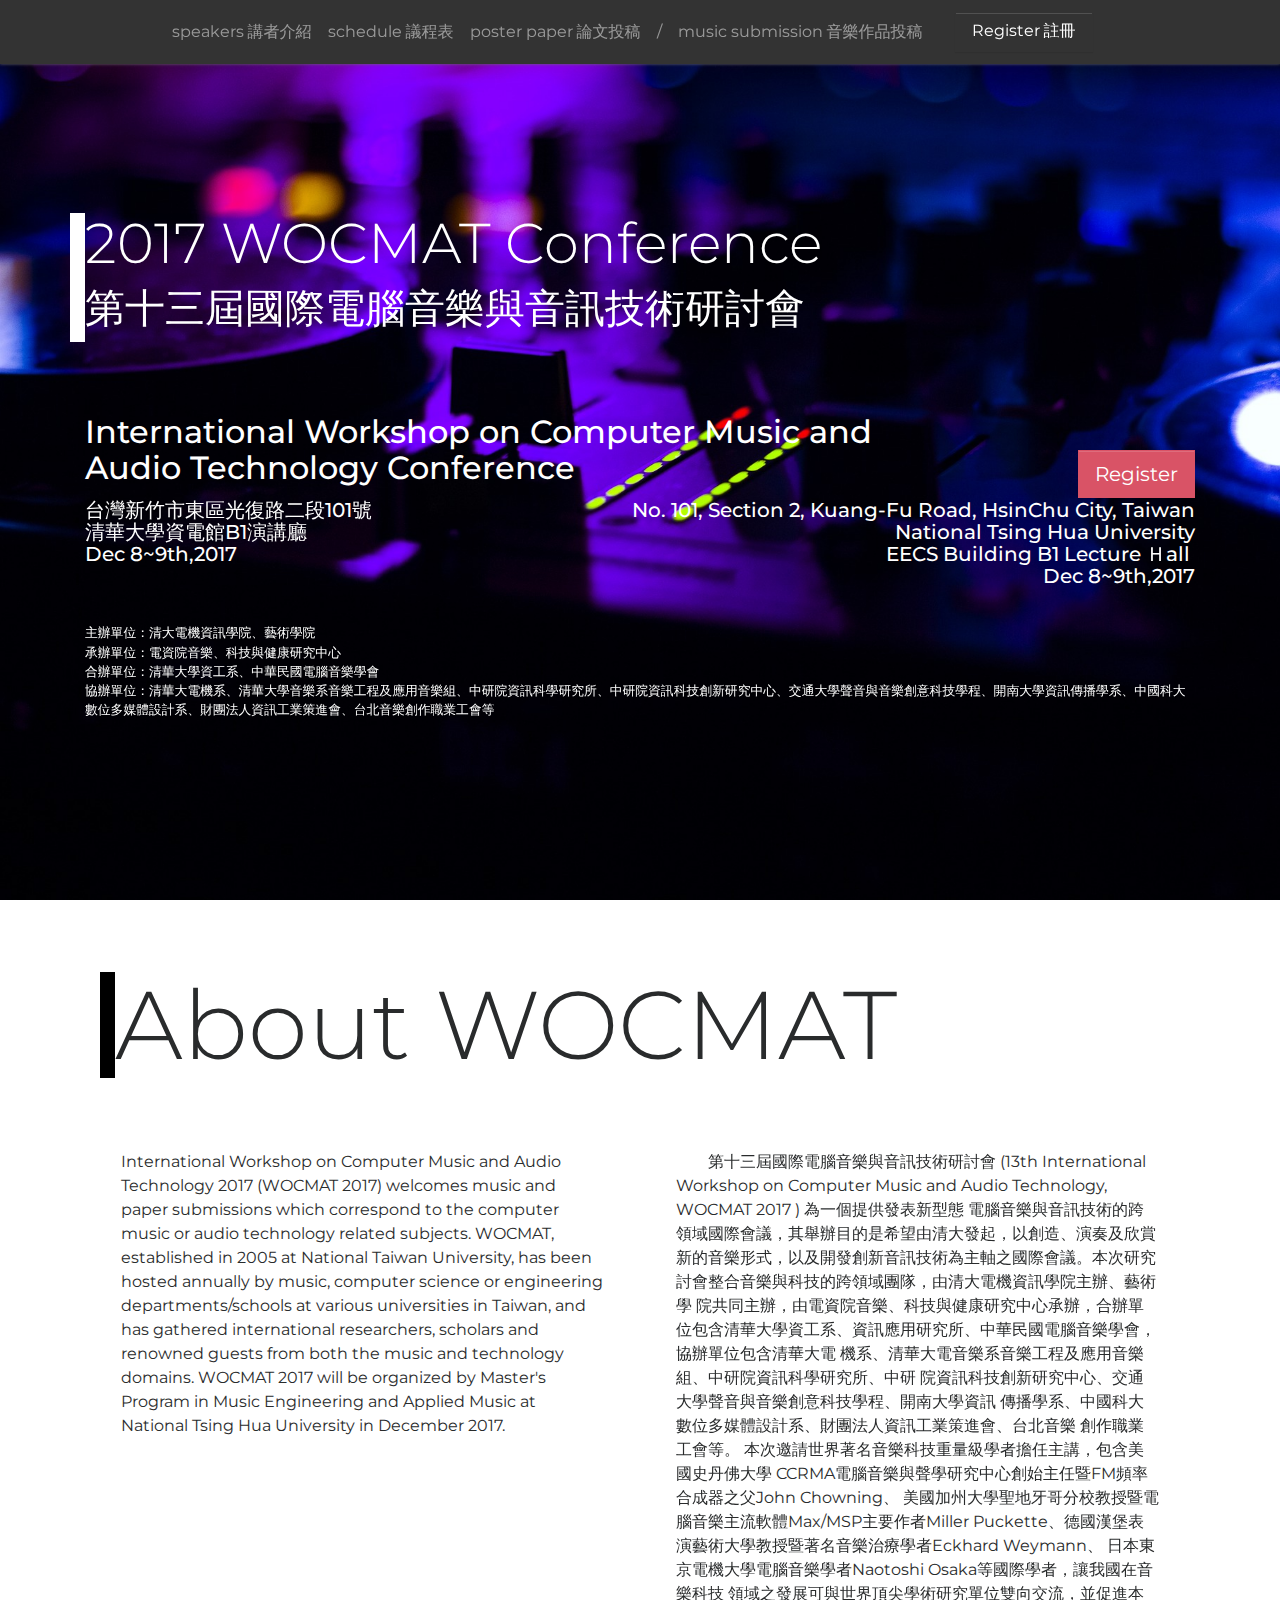
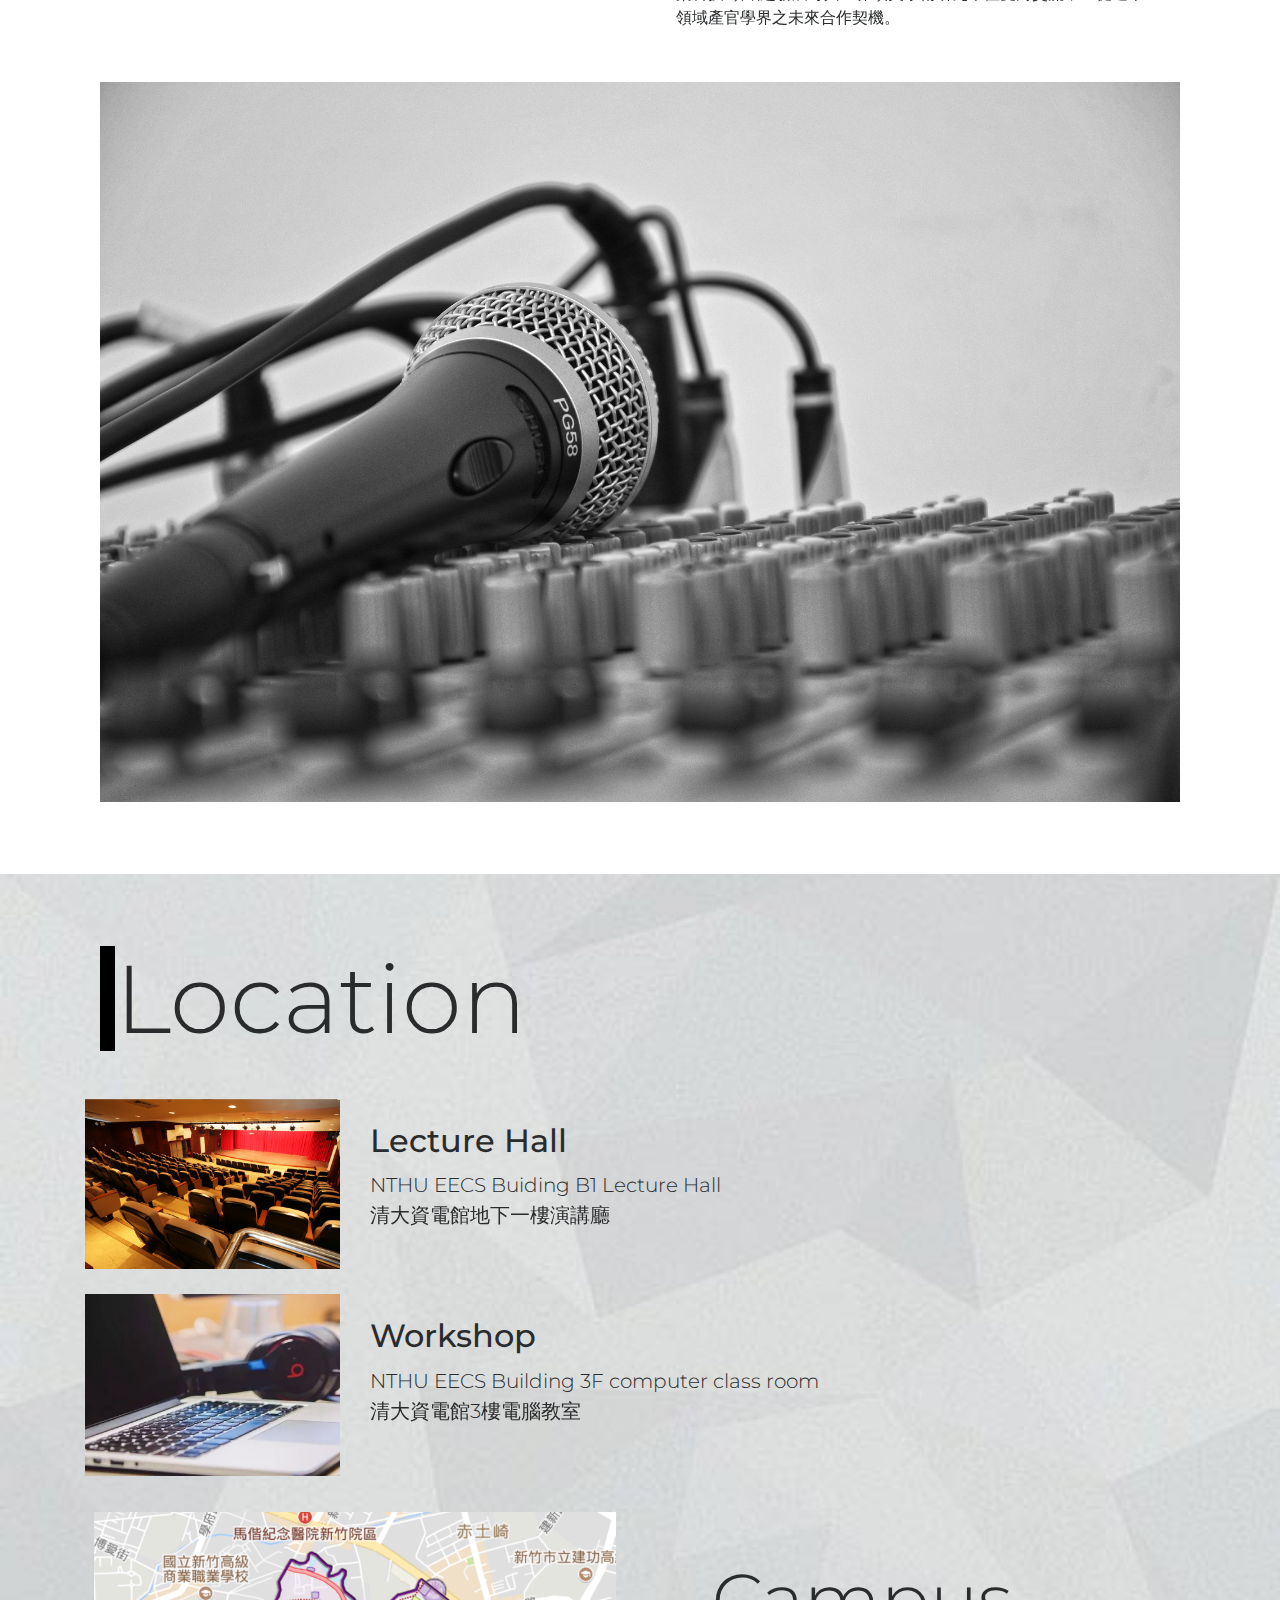
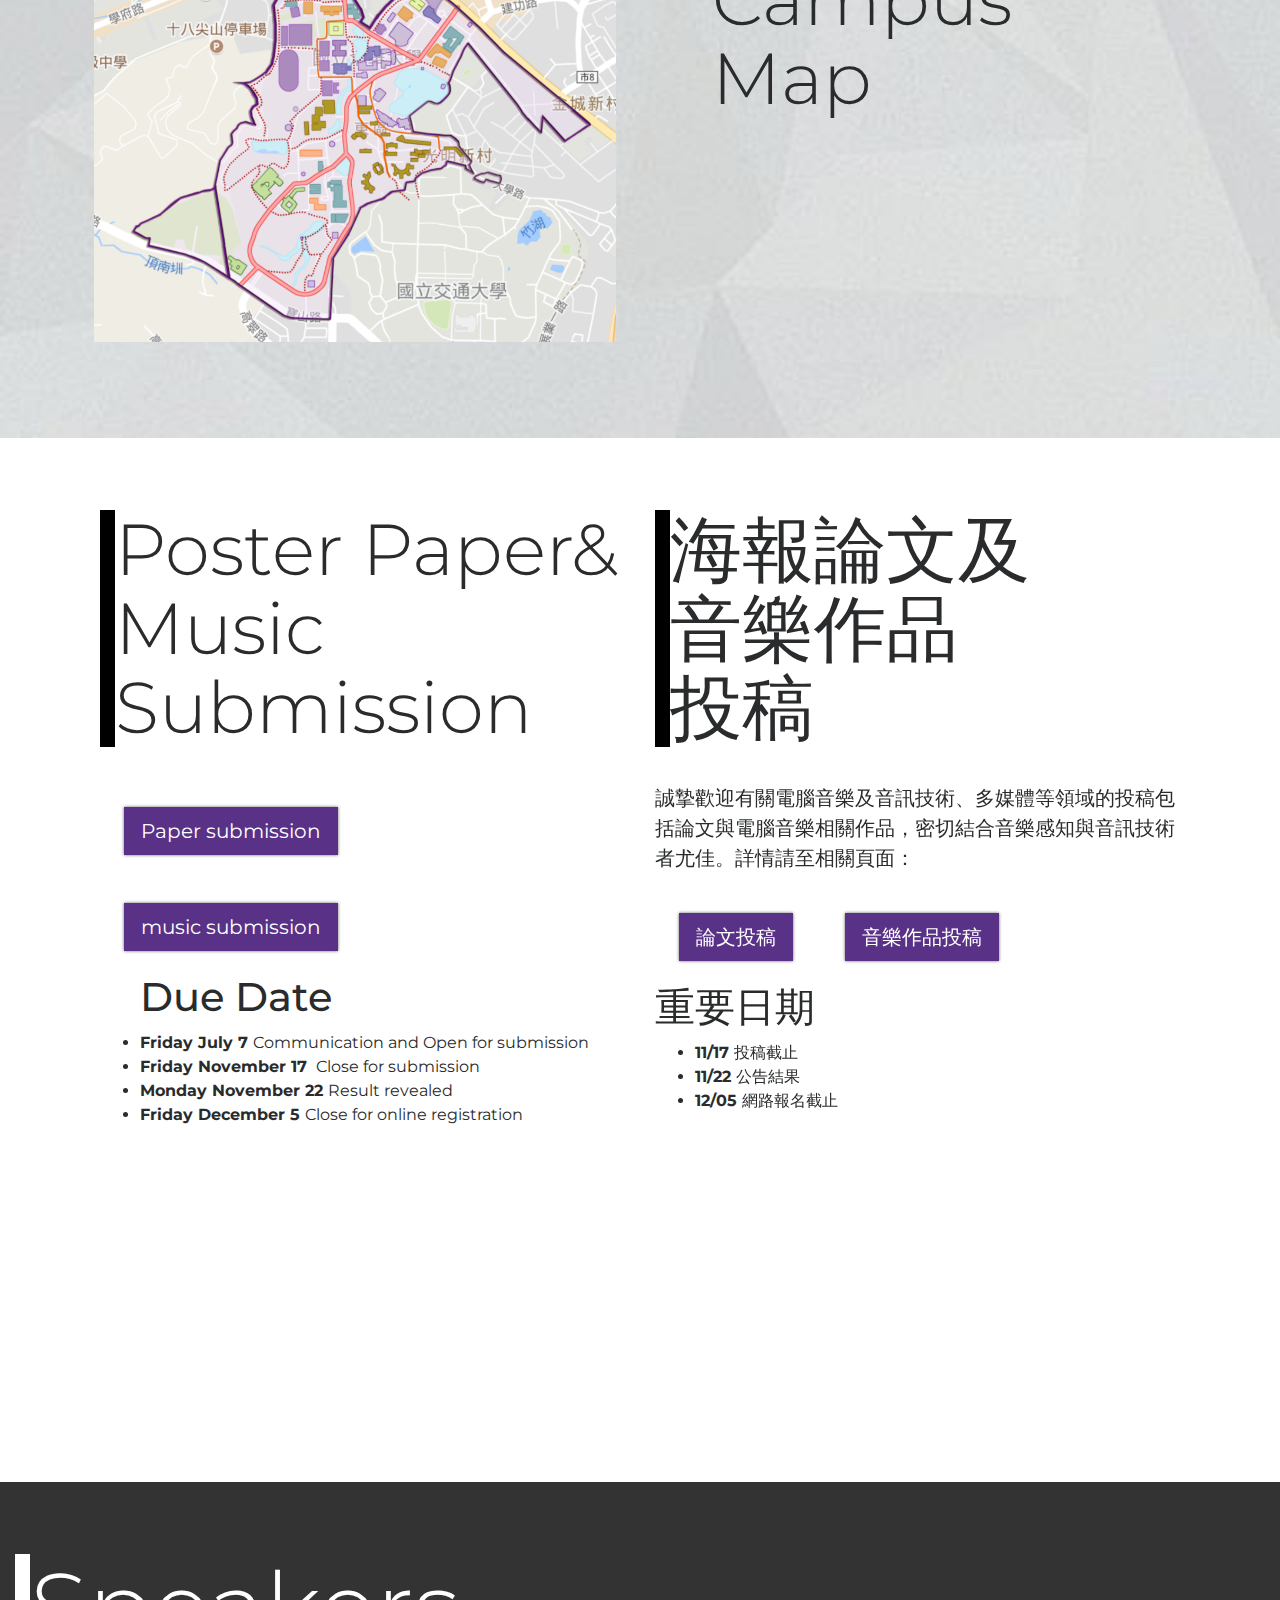
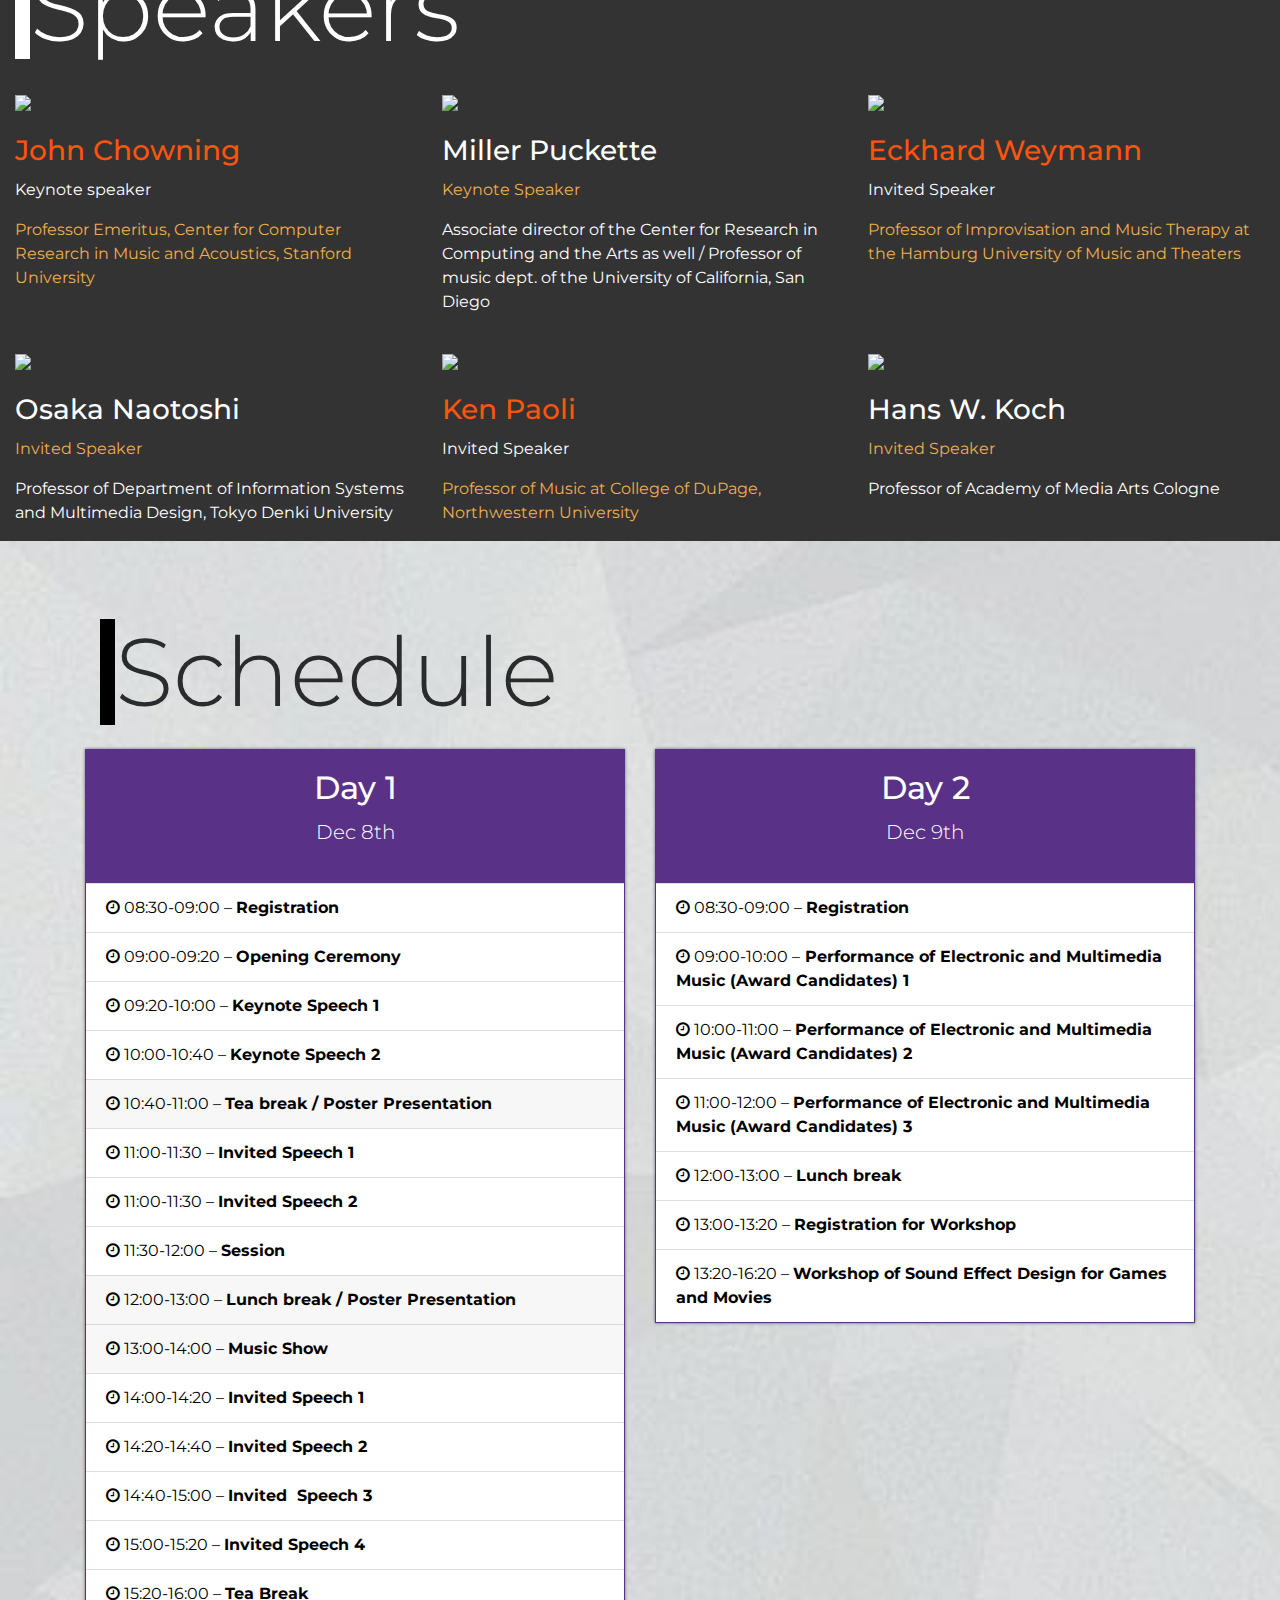
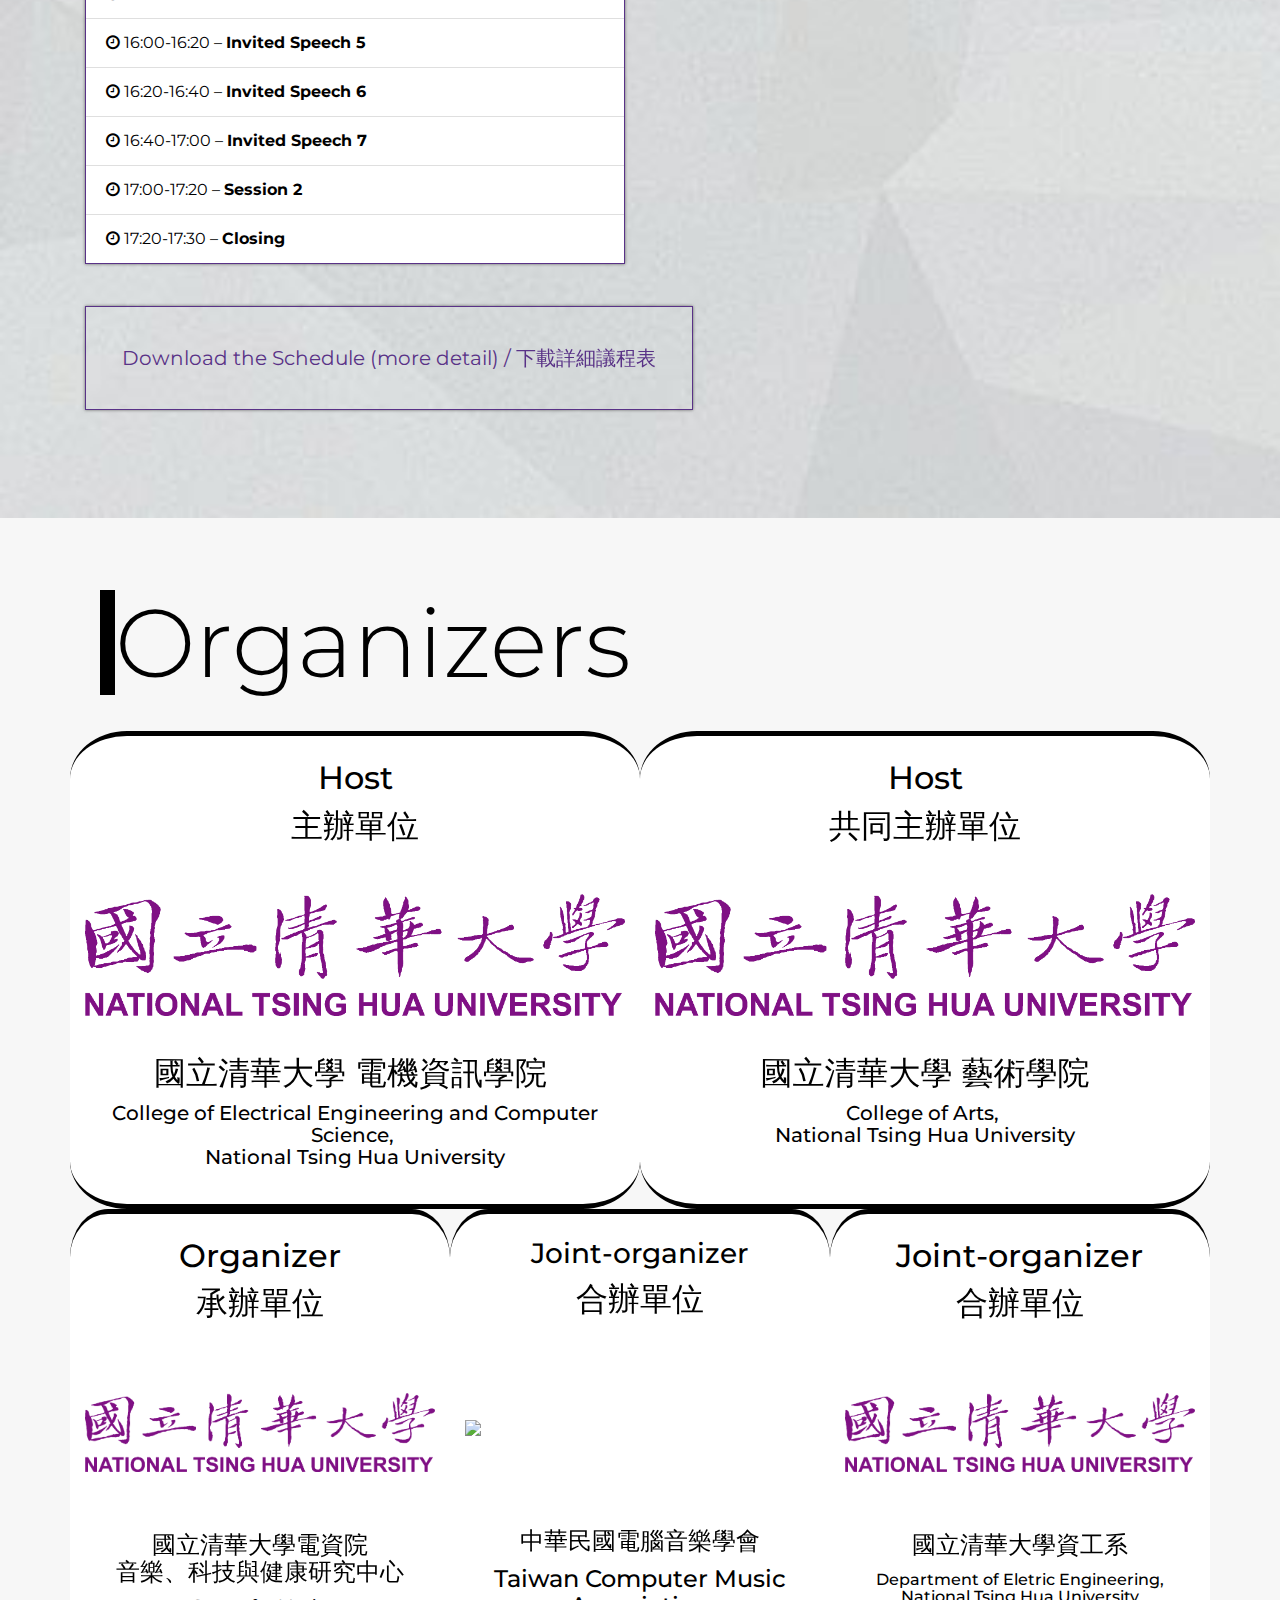
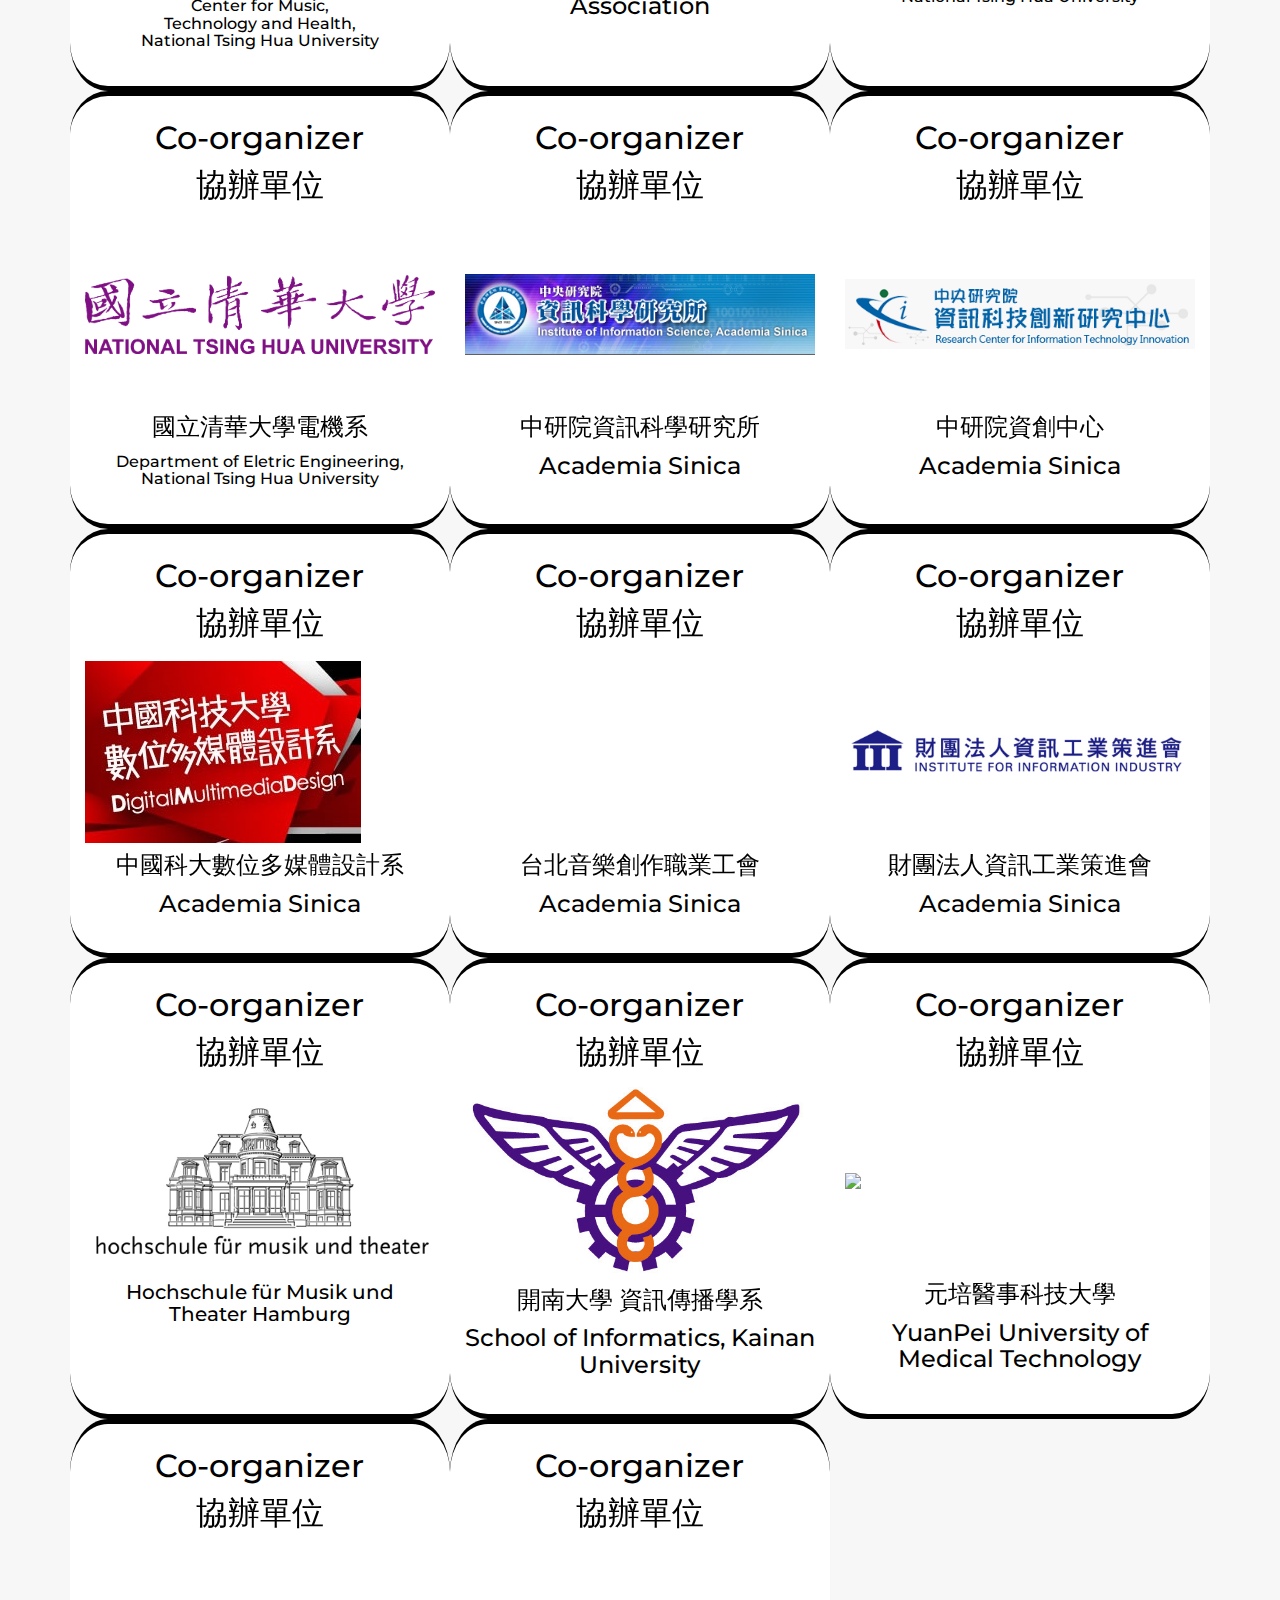
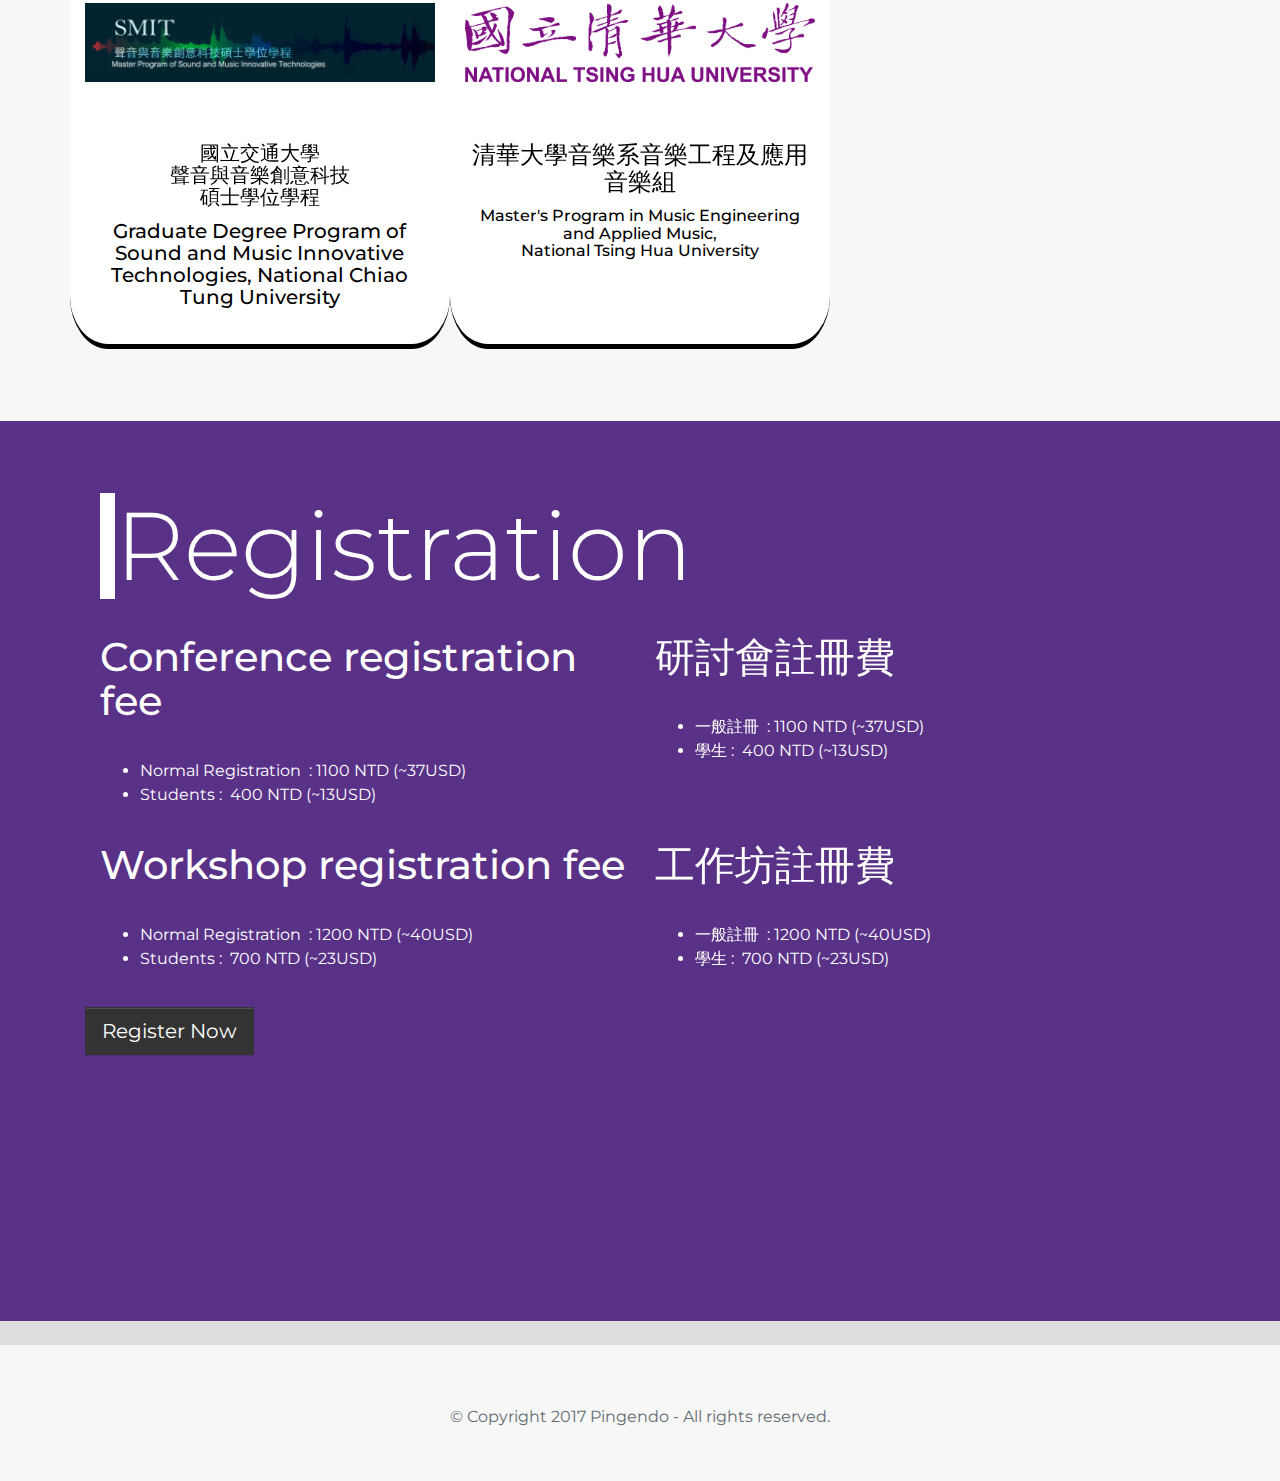
==== commit c3c08419: "update nav bar" ====
--- a/index.html
+++ b/index.html
@@ -35,26 +35,23 @@
       <div class="collapse navbar-collapse justify-content-center" id="navbar2SupportedContent">
         <ul class="navbar-nav">
           <li class="nav-item">
-            <a class="nav-link" href="index.html">Home</a>
+            <a class="nav-link" href="index.html#speakers">speakers 講者介紹</a>
           </li>
           <li class="nav-item">
-            <a class="nav-link" href="index.html#speakers">speakers</a>
+            <a class="nav-link" href="index.html#schedule">schedule 議程表</a>
           </li>
           <li class="nav-item">
-            <a class="nav-link" href="index.html#schedule">schedule</a>
-          </li>
-          <li class="nav-item">
-            <a class="nav-link hidden-md-down" href="paper_submission.html "> poster paper</a>
-            <a class="nav-link hidden-lg-up" href="paper_submission.html">paper submission</a>
+            <a class="nav-link hidden-md-down" href="paper_submission.html "> poster paper 論文投稿</a>
+            <a class="nav-link hidden-lg-up" href="paper_submission.html">paper submission 音樂作品投稿</a>
           </li>
           <li class="nav-item">
             <div class="nav-link hidden-md-down">/</div>
           </li>
           <li class="nav-item">
-            <a class="nav-link" href="music_submission.html">music submission</a>
+            <a class="nav-link" href="music_submission.html">music submission 音樂作品投稿</a>
           </li>
         </ul>
-        <a class="mx-3 btn navbar-btn btn-info" href="index.html#register">Register now</a>
+        <a class="mx-3 btn navbar-btn btn-info" href="index.html#register">Register 註冊</a>
       </div>
     </div>
   </nav>
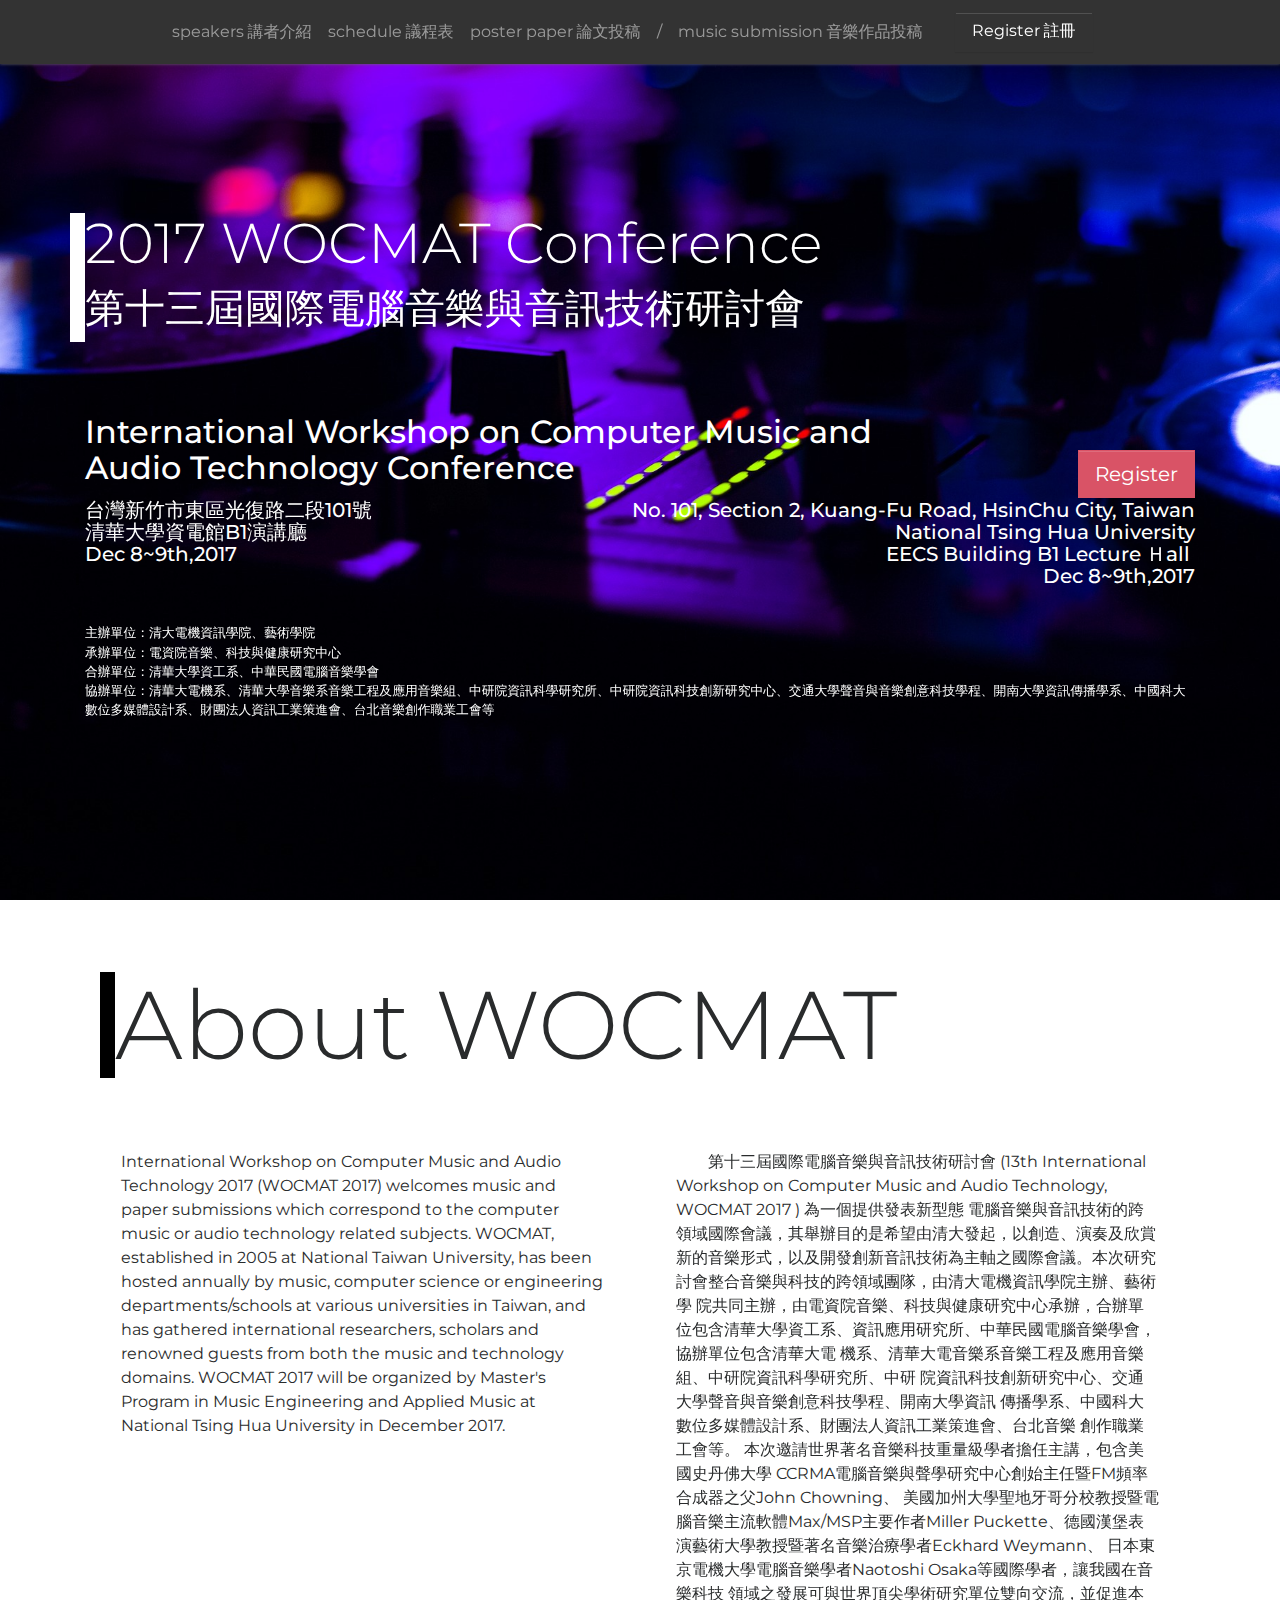
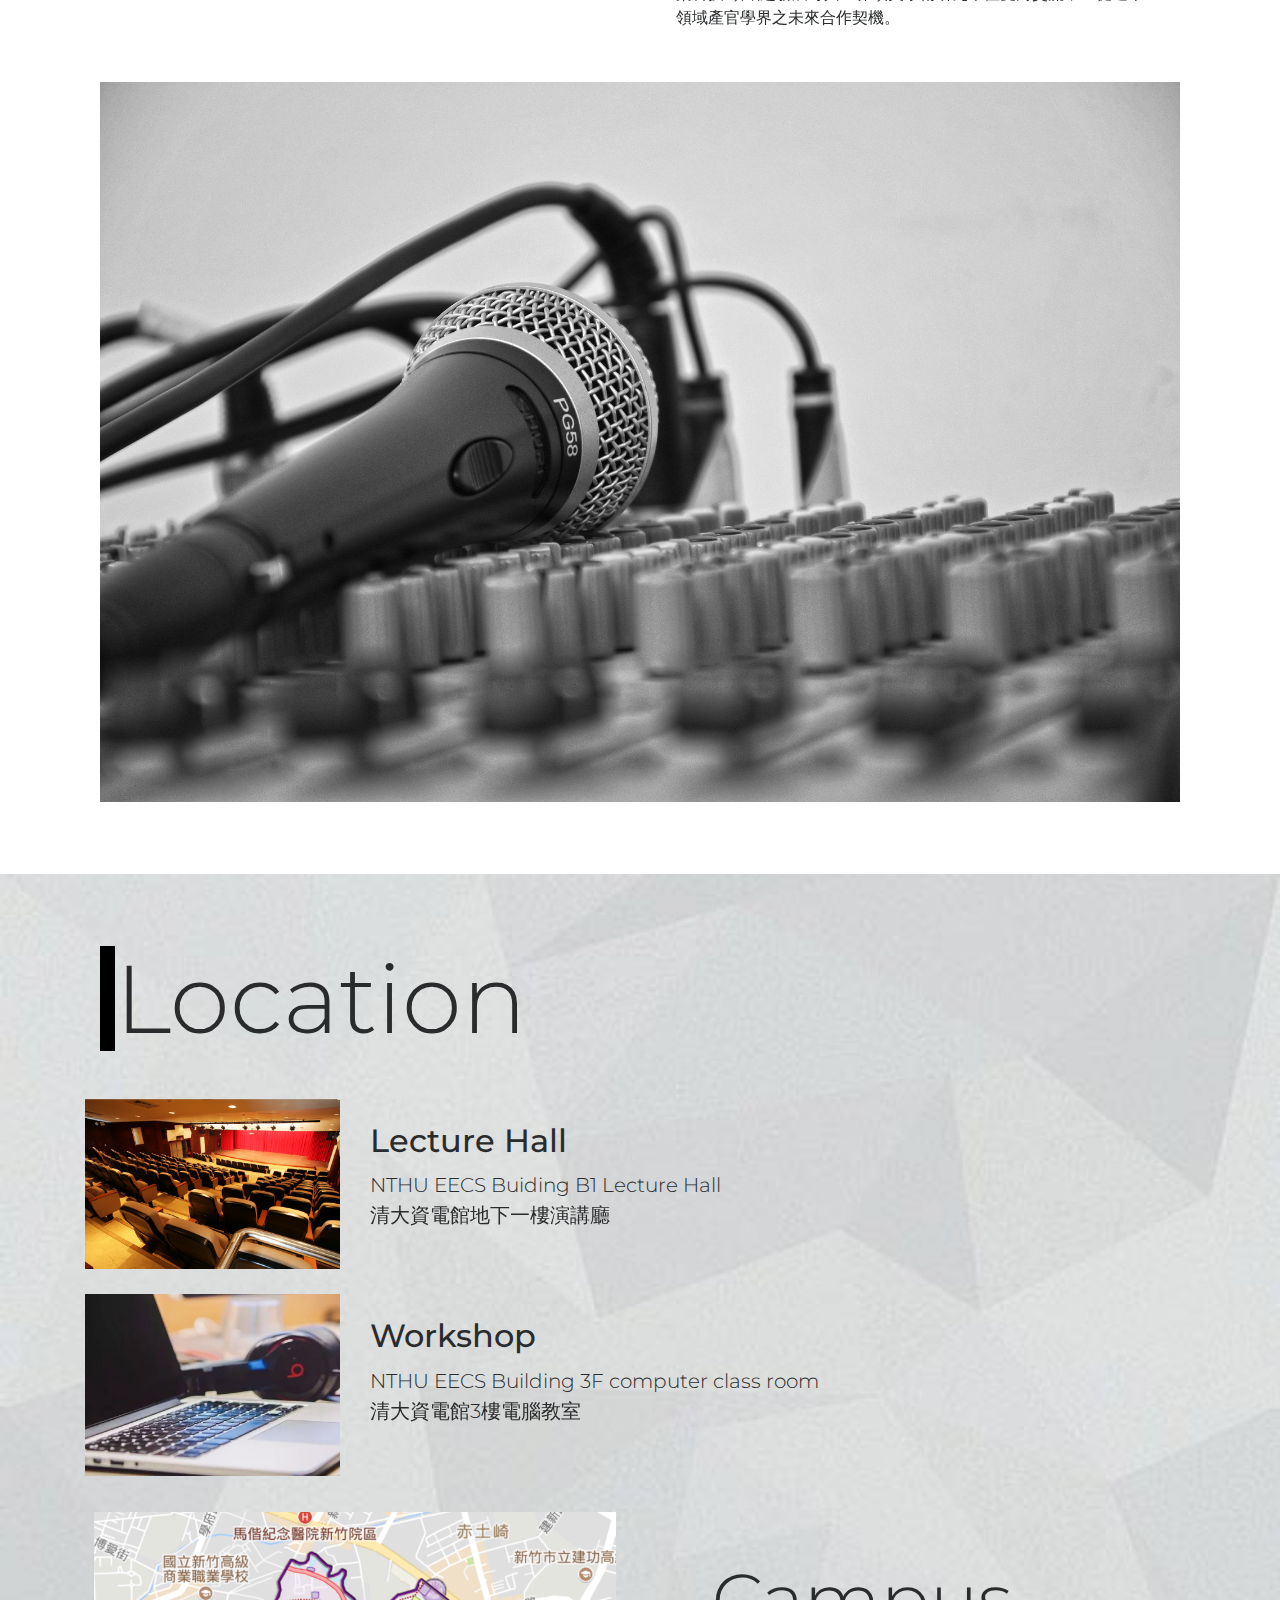
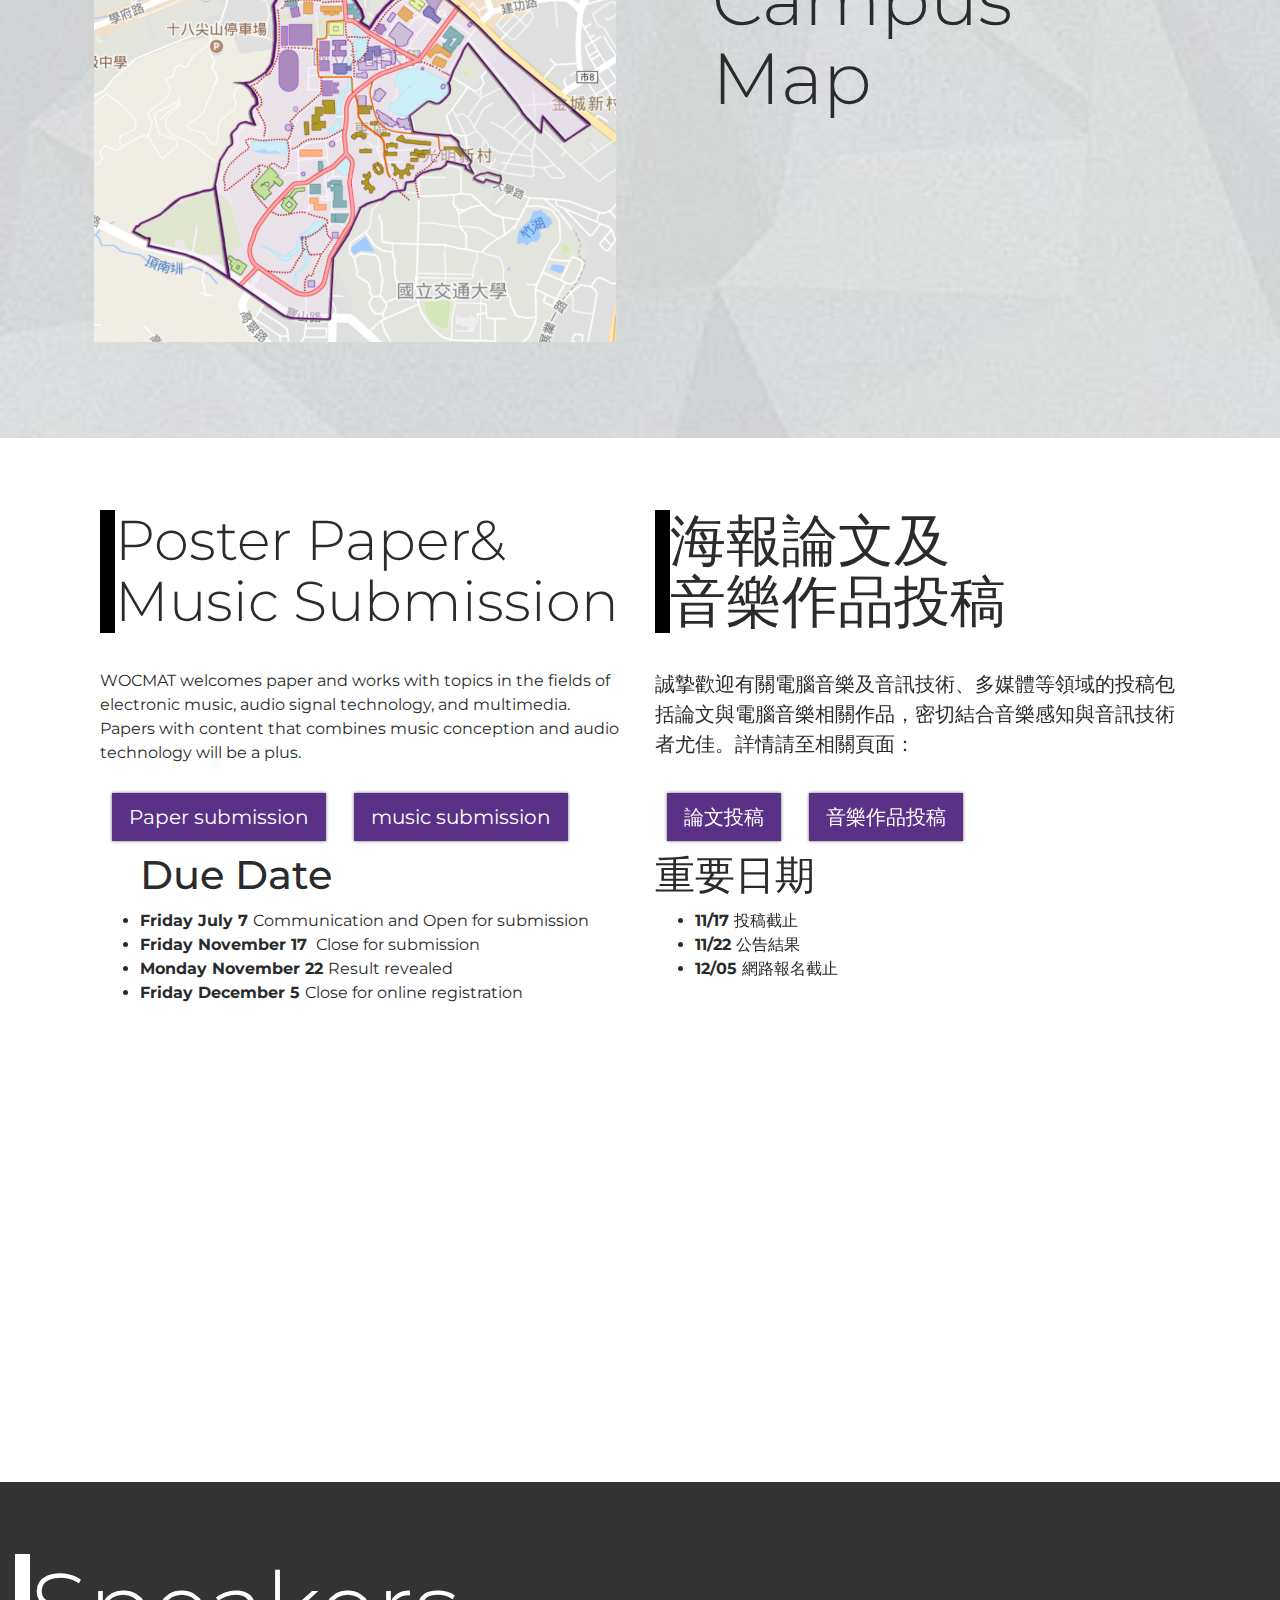
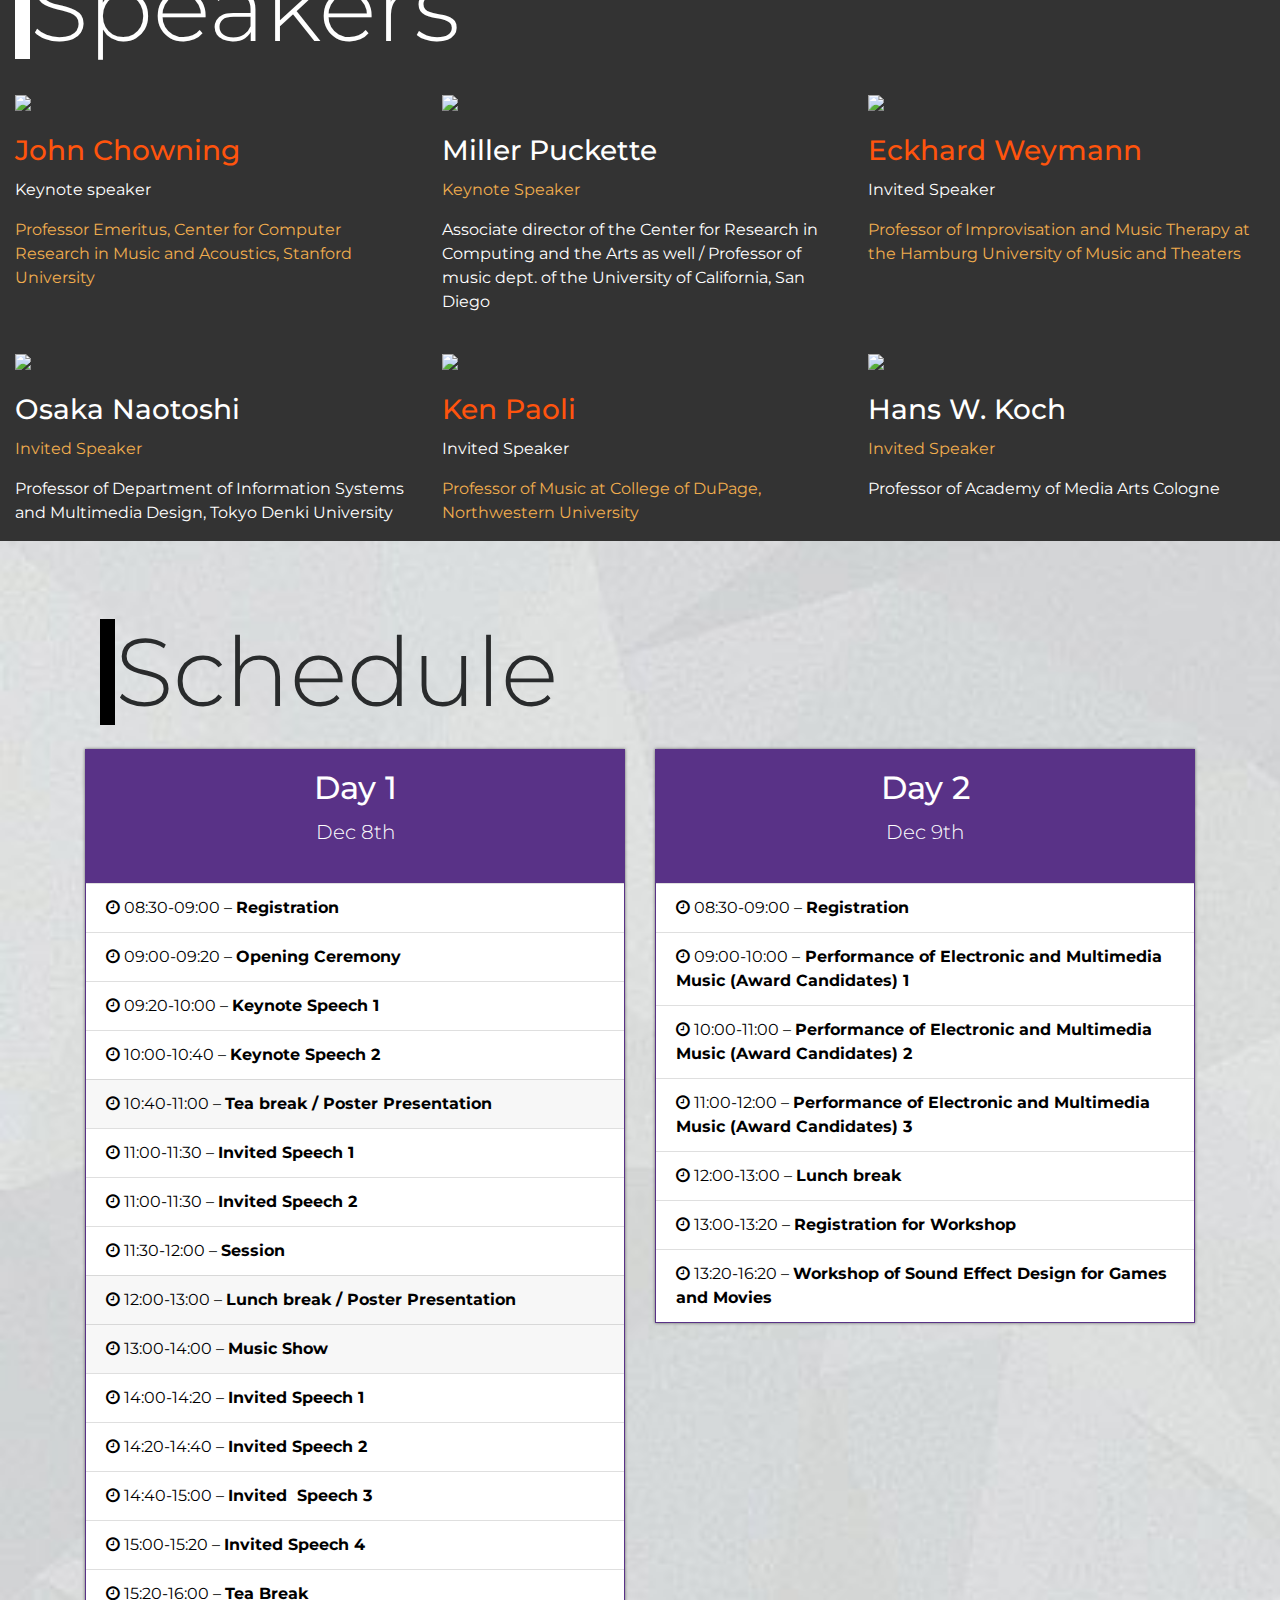
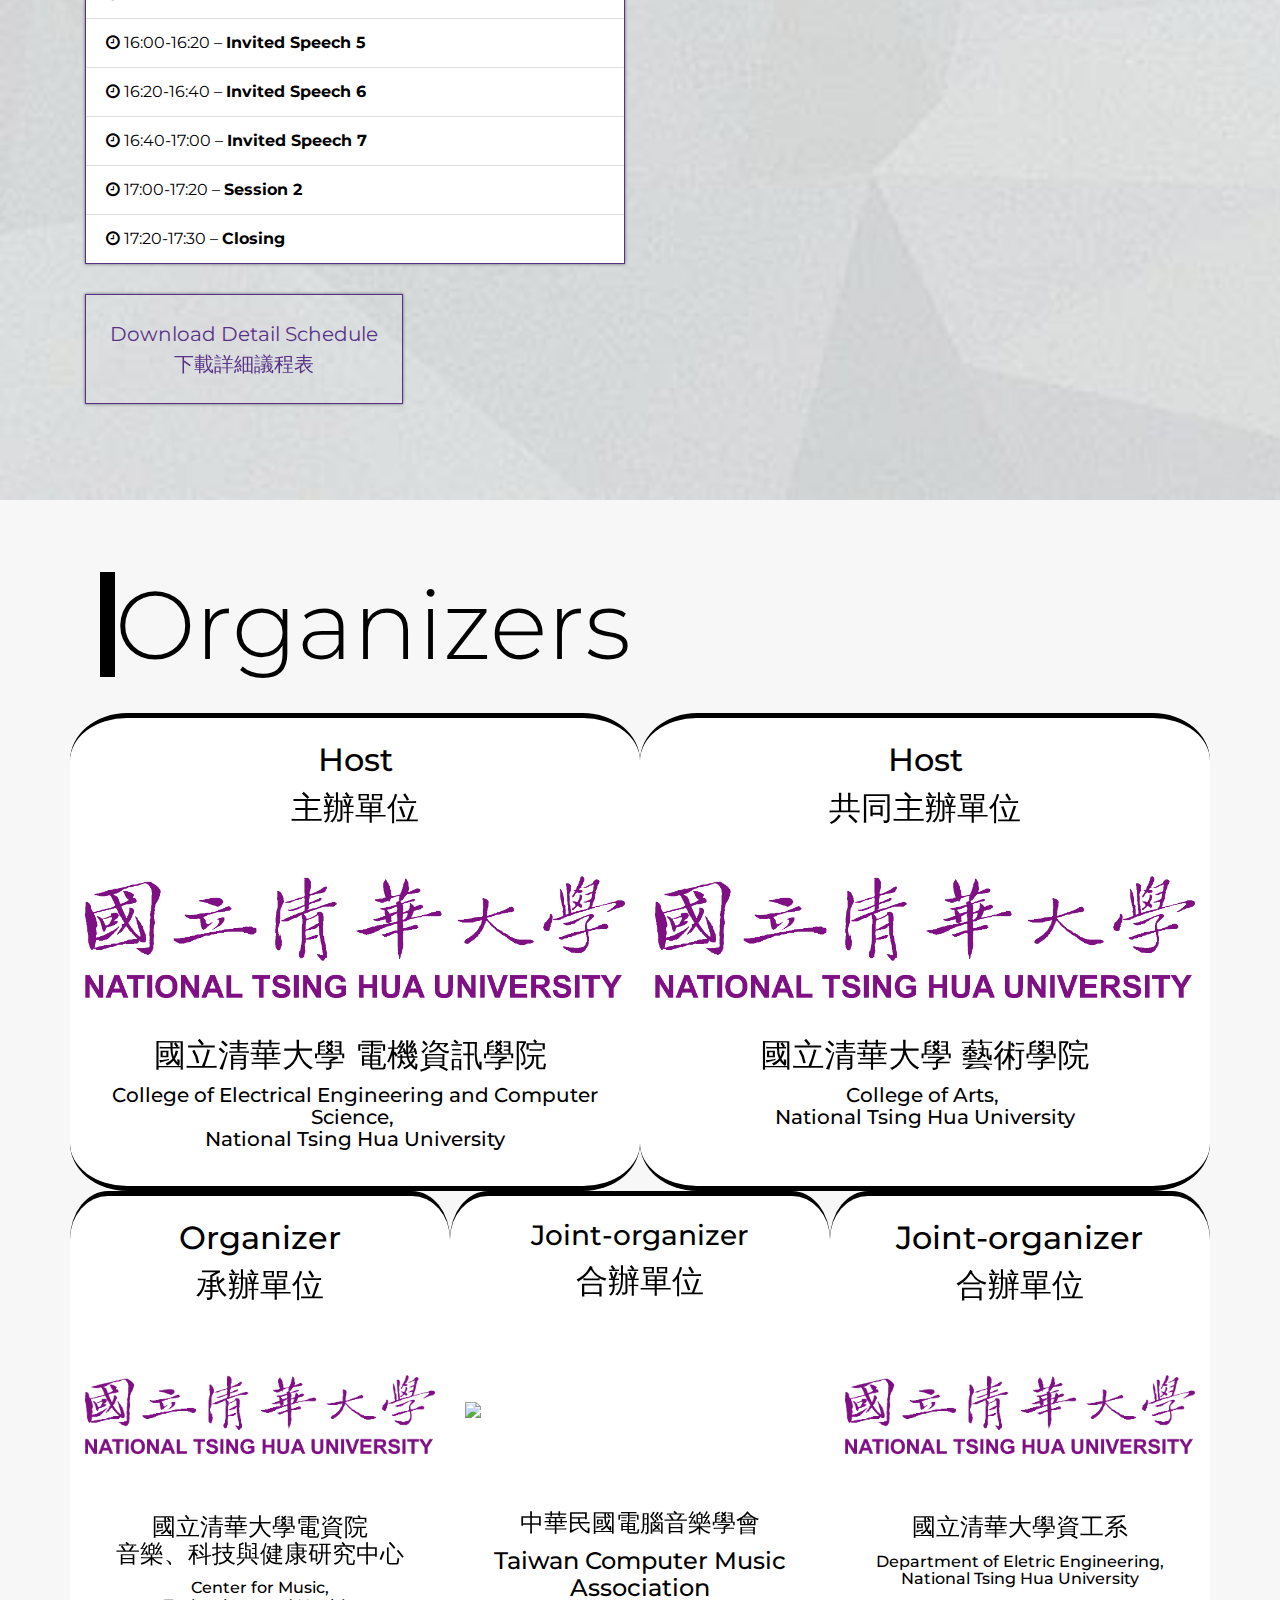
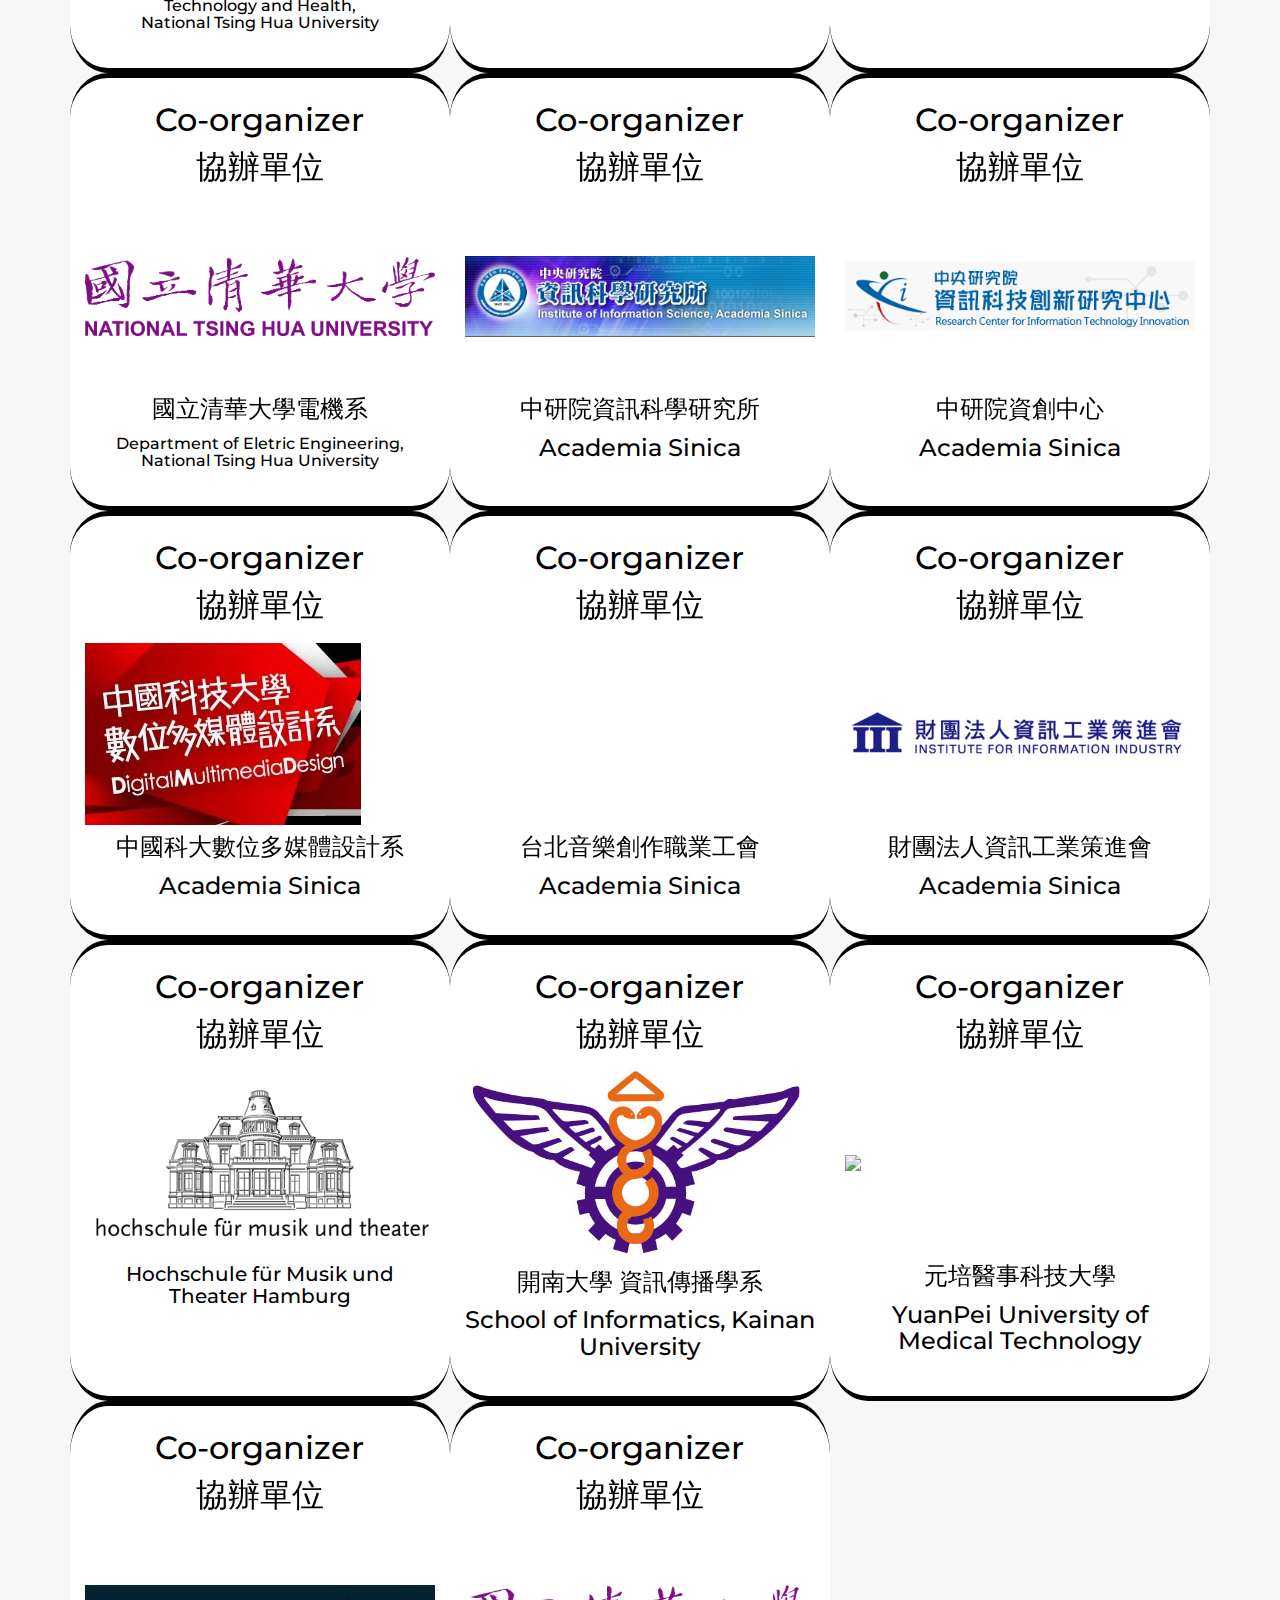
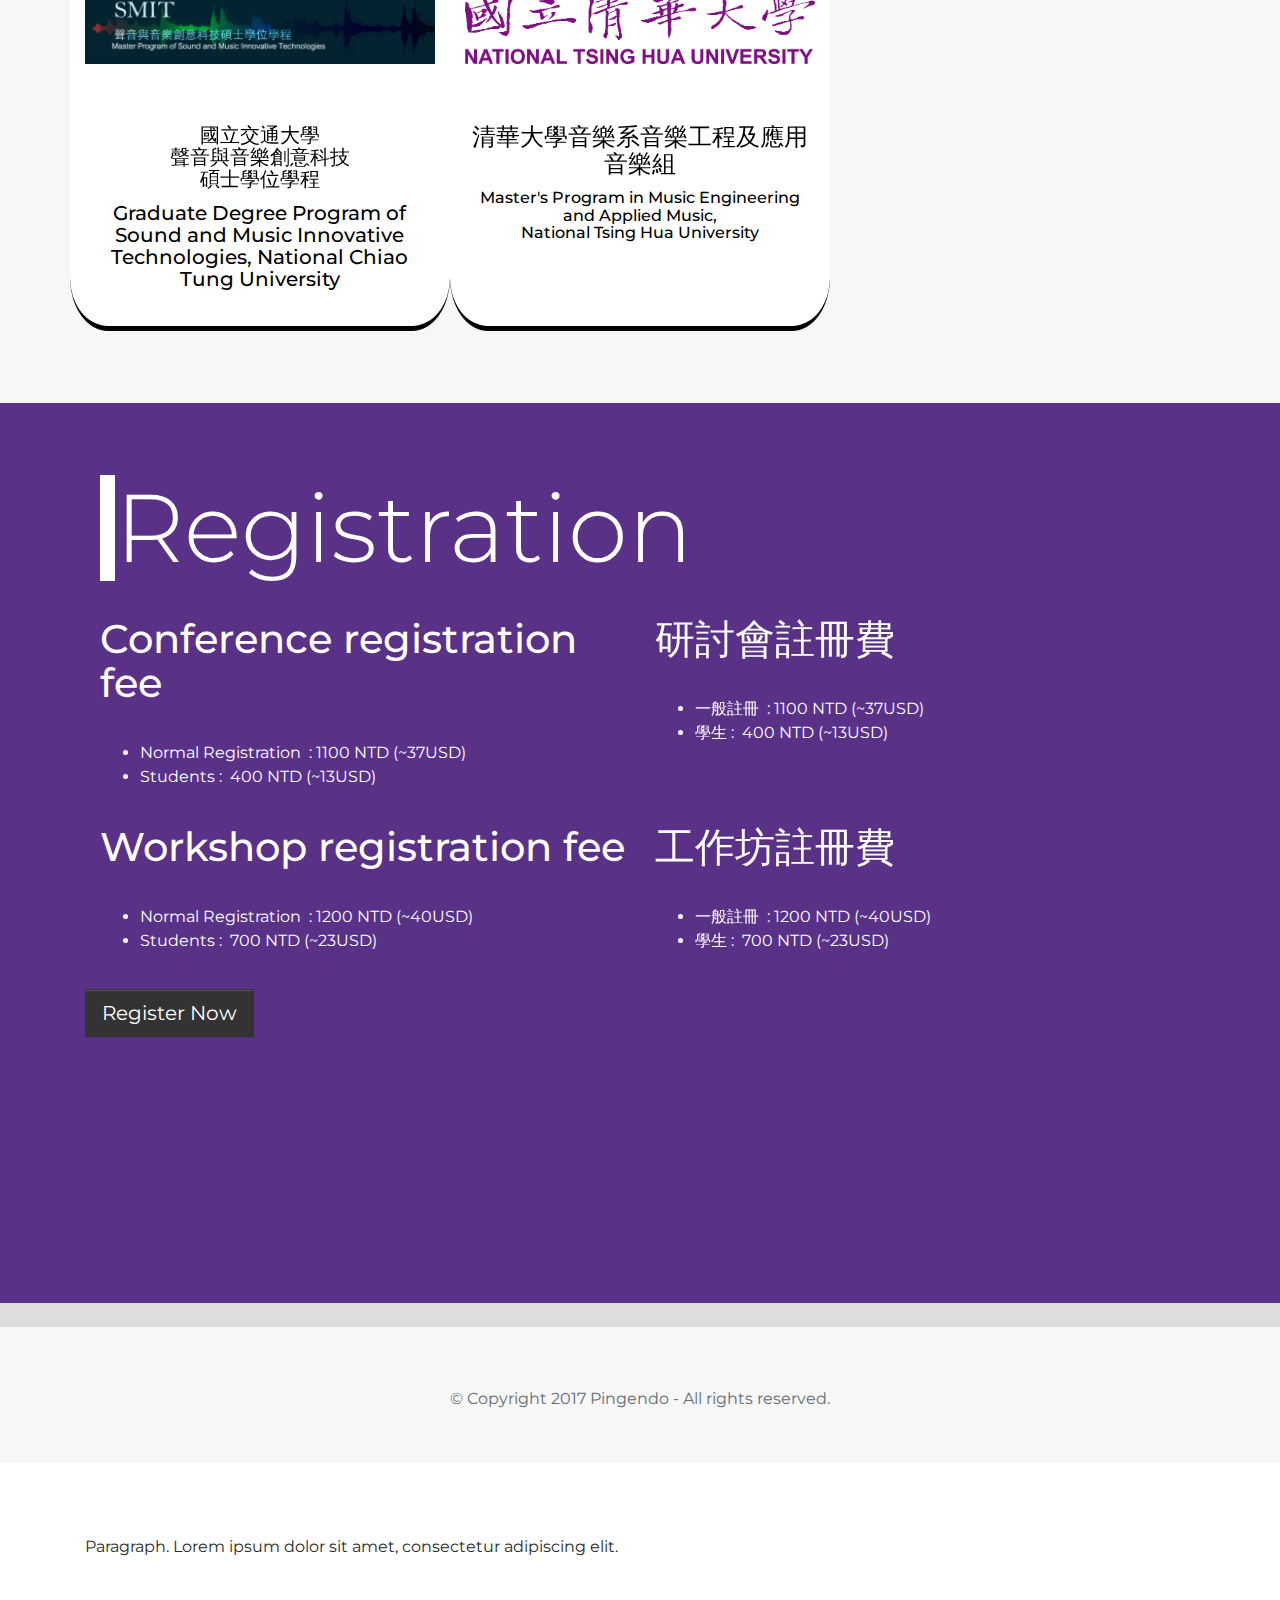
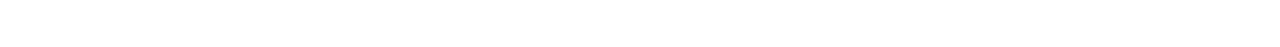
==== commit 31890f99: "add speaker CV & fix response issue" ====
--- a/index.html
+++ b/index.html
@@ -214,10 +214,20 @@
     <div class="container" style="min-height:100vh;">
       <div class="row mx-auto text-left">
         <div class="col-md-6">
-          <h1 class="mb-4 display-3 line-left-black">Poster Paper&amp;
+          <h1 class="mb-4 line-left-black display-4">Poster Paper&amp;
             <br>Music Submission</h1>
-          <a class="btn btn-primary btn-lg m-3" href="paper_submission.html">Paper submission</a>
-          <a class="btn btn-primary btn-lg m-3" href="music_submission.html">music submission</a>
+          <p class="">WOCMAT welcomes paper and works with topics in the fields of electronic music, audio signal technology, and multimedia. Papers with content that combines music conception and audio technology will be a plus.&nbsp;</p>
+        </div>
+        <div class="col-md-6">
+          <h1 class="mb-4  line-left-black display-4">海報論文及
+            <br>音樂作品投稿</h1>
+          <p class="lead">誠摯歡迎有關電腦音樂及音訊技術、多媒體等領域的投稿包括論文與電腦音樂相關作品，密切結合音樂感知與音訊技術者尤佳。詳情請至相關頁面：</p>
+        </div>
+      </div>
+      <div class="row mx-auto text-left">
+        <div class="col-md-6">
+          <a class="btn btn-primary btn-lg m-2" href="paper_submission.html">Paper submission</a>
+          <a class="btn btn-primary btn-lg m-2" href="music_submission.html">music submission</a>
           <ul>
             <h1 class="">Due Date</h1>
             <li><strong>Friday July 7 </strong>Communication and Open for submission&nbsp;</li>
@@ -227,13 +237,8 @@
           </ul>
         </div>
         <div class="col-md-6">
-          <h1 class="mb-4 display-3
- line-left-black">海報論文及
-            <br>音樂作品
-            <br>投稿</h1>
-          <p class="lead">誠摯歡迎有關電腦音樂及音訊技術、多媒體等領域的投稿包括論文與電腦音樂相關作品，密切結合音樂感知與音訊技術者尤佳。詳情請至相關頁面：</p>
-          <a class="btn btn-primary btn-lg m-3" href="paper_submission.html">論文投稿</a>
-          <a class="btn btn-primary btn-lg m-3" href="music_submission.html">音樂作品投稿</a>
+          <a class="btn btn-primary btn-lg m-2" href="paper_submission.html">論文投稿</a>
+          <a class="btn btn-primary btn-lg m-2" href="music_submission.html">音樂作品投稿</a>
           <h1 class="">重要日期</h1>
           <ul>
             <li><b>11/17 投稿截止</b></li>
@@ -256,7 +261,7 @@
       </div>
       <div class="row">
         <div class="col-md-4 col-6">
-          <a href="speaker.html">
+          <a href="speaker/John.pdf">
             <img src="img/john_chowning.png" class="center-block img-fluid my-3 rounded img-speaker">
             <h3>John Chowning</h3>
             <p class="text-white">Keynote speaker</p>
@@ -264,7 +269,7 @@
           </a>
         </div>
         <div class="col-md-4 col-6 bg-info">
-          <a href="speaker.html">
+          <a href="speaker/Miller.pdf">
             <img src="img/miller-puckette.png" class="center-block img-fluid my-3 rounded img-speaker">
             <h3 class="text-white">Miller Puckette</h3>
             <p class="text-warning">Keynote Speaker</p>
@@ -272,7 +277,7 @@
           </a>
         </div>
         <div class="col-md-4 col-6">
-          <a href="speaker.html">
+          <a href="speaker/Weymann.pdf">
             <img src="img/eckhard-weymann.png" class="center-block img-fluid my-3 rounded img-speaker">
             <h3>Eckhard Weymann</h3>
             <p class="text-white">Invited Speaker</p>
@@ -282,7 +287,7 @@
       </div>
       <div class="row">
         <div class="col-md-4 col-6 bg-info">
-          <a href="speaker.html">
+          <a href="speaker/Osaka.pdf">
             <img src="img/Osaka_Naotoshi.png" class="center-block img-fluid my-3 img-speaker">
             <h3 class="text-white">Osaka Naotoshi</h3>
             <p class="text-warning">Invited Speaker</p>
@@ -362,7 +367,8 @@
       </div>
       <div class="row">
         <div class="col-md-12">
-          <a href="schedule.pdf" class="btn btn-outline-primary my-4 btn-lg p-4">Download the Schedule (more detail) / 下載詳細議程表</a>
+          <a href="schedule.pdf" class="btn btn-outline-primary btn-lg text-center p-3 my-3">Download Detail Schedule
+            <br>下載詳細議程表</a>
         </div>
       </div>
     </div>
@@ -586,6 +592,15 @@
       </div>
     </div>
   </footer>
+  <div class="py-5">
+    <div class="container">
+      <div class="row">
+        <div class="col-md-12">
+          <p class="">Paragraph. Lorem ipsum dolor sit amet, consectetur adipiscing elit.</p>
+        </div>
+      </div>
+    </div>
+  </div>
   <script src="https://code.jquery.com/jquery-3.1.1.min.js"></script>
   <script src="https://cdnjs.cloudflare.com/ajax/libs/tether/1.4.0/js/tether.min.js"></script>
   <script src="https://pingendo.com/assets/bootstrap/bootstrap-4.0.0-alpha.6.min.js"></script>
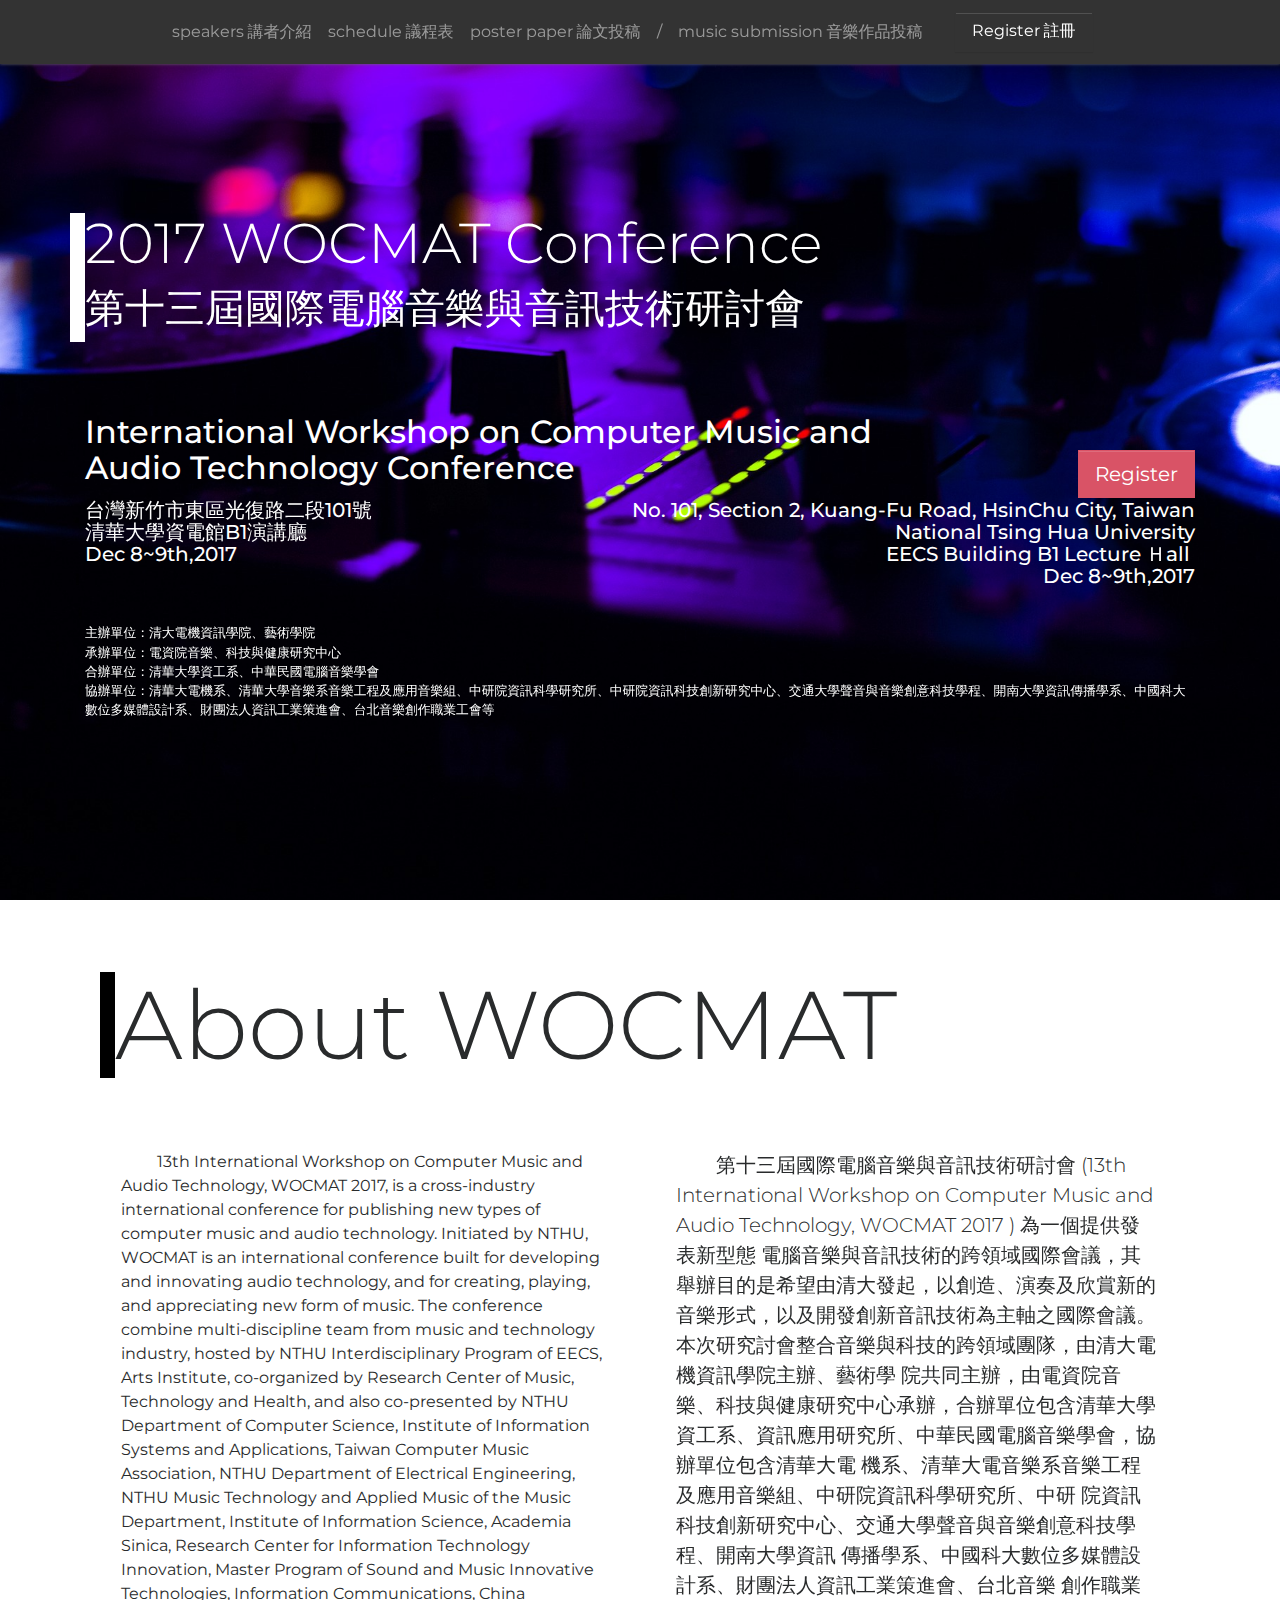
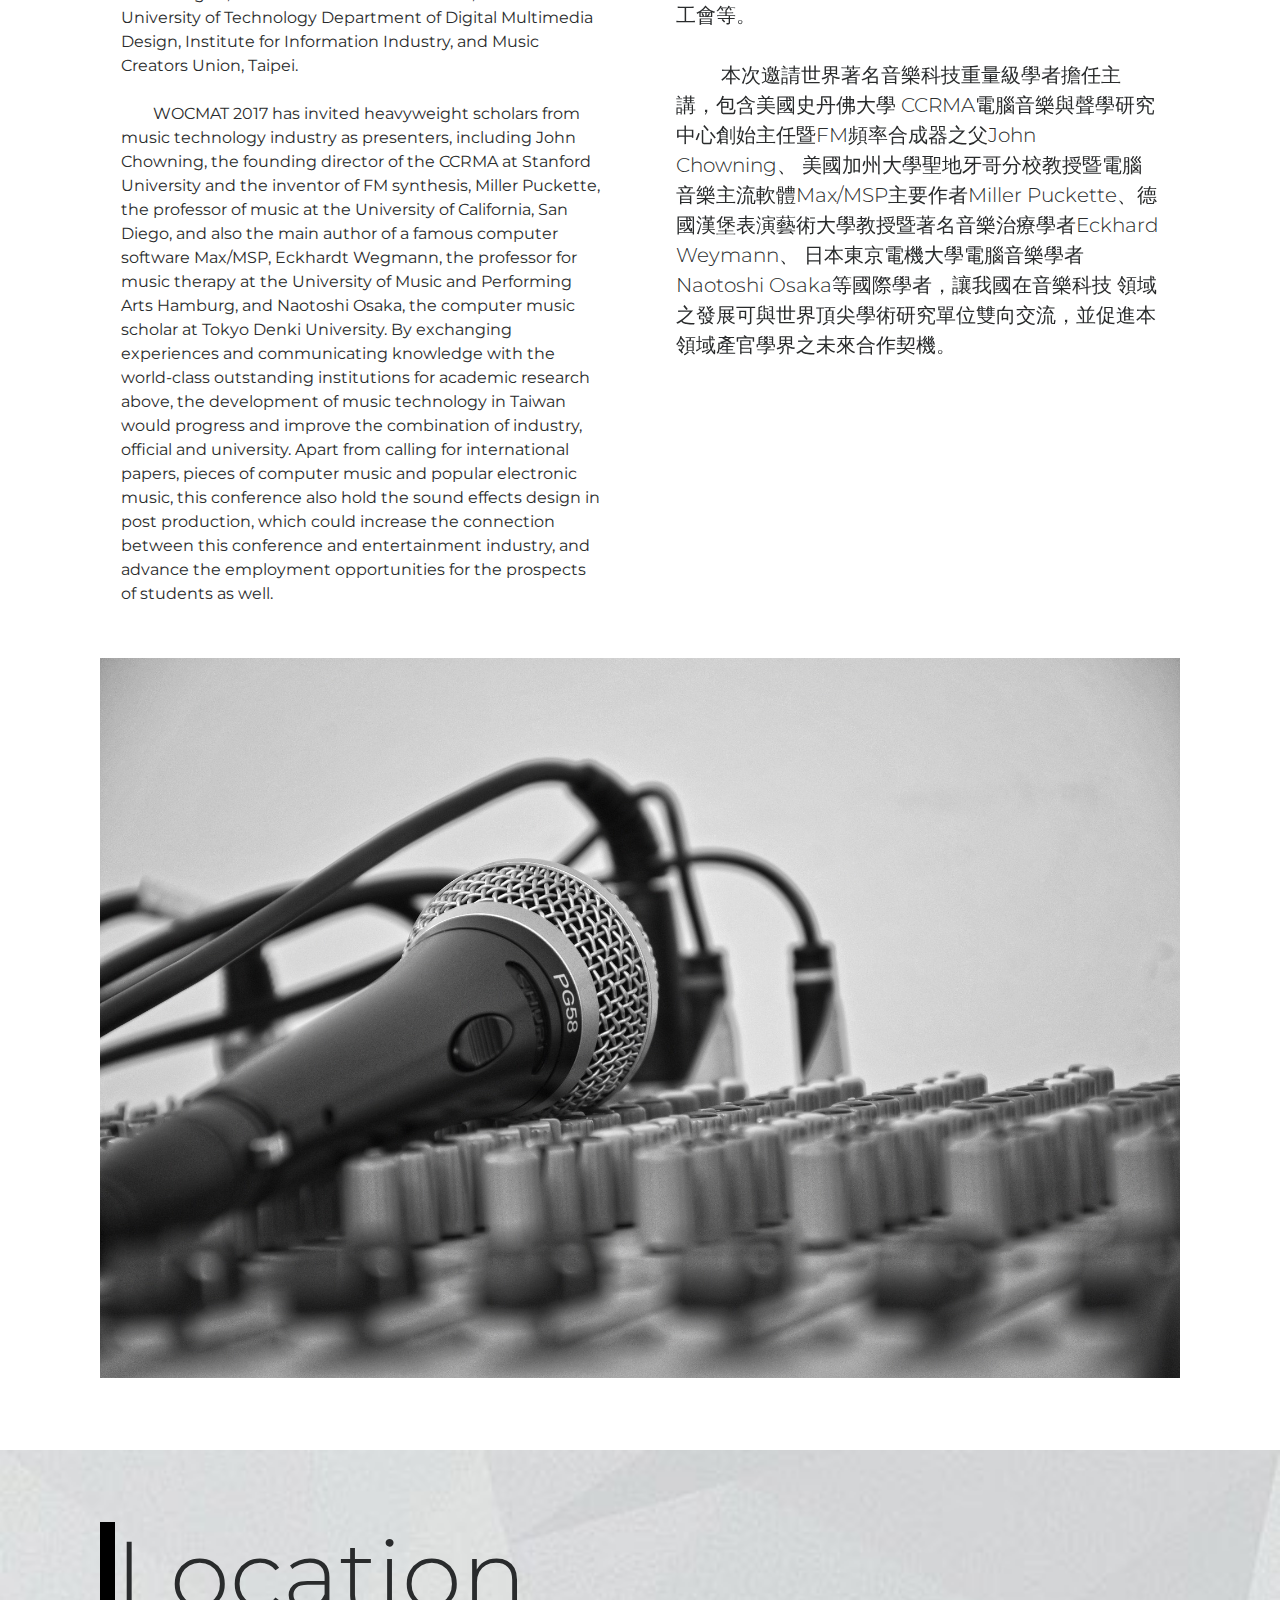
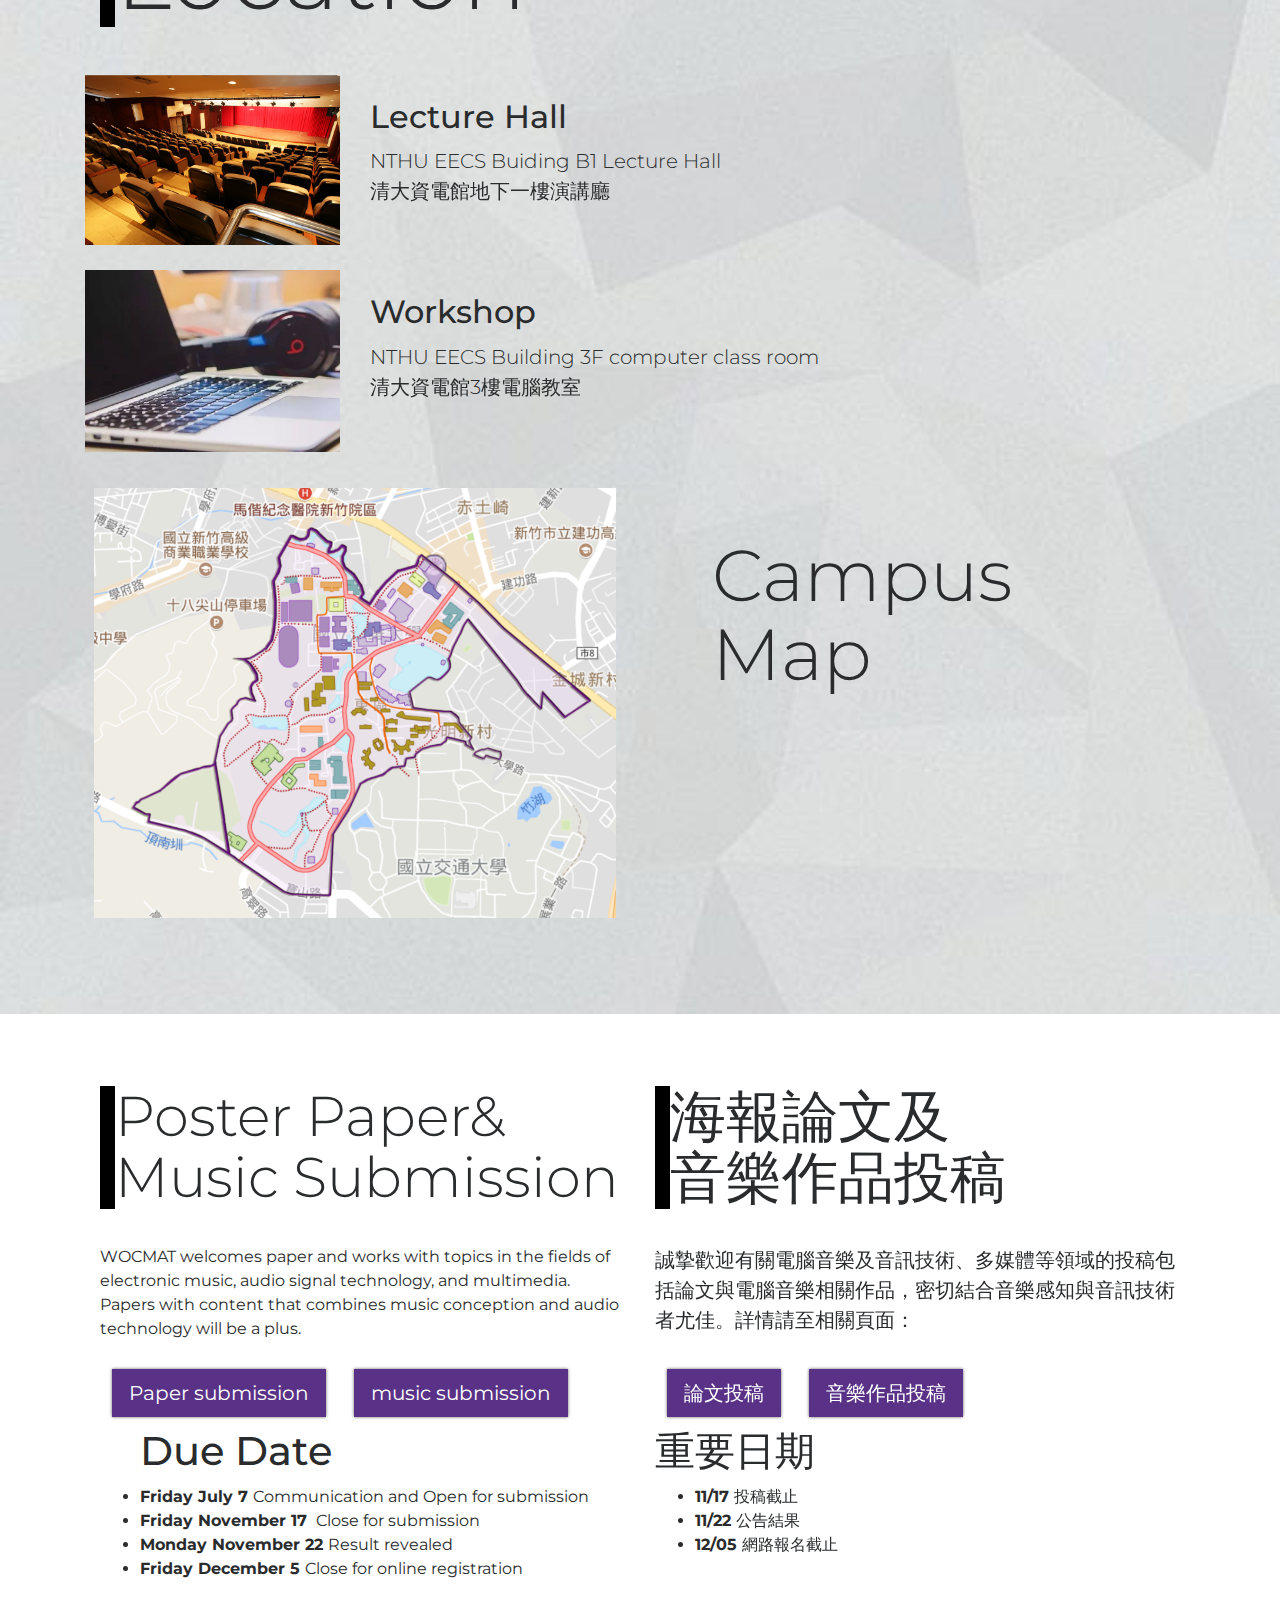
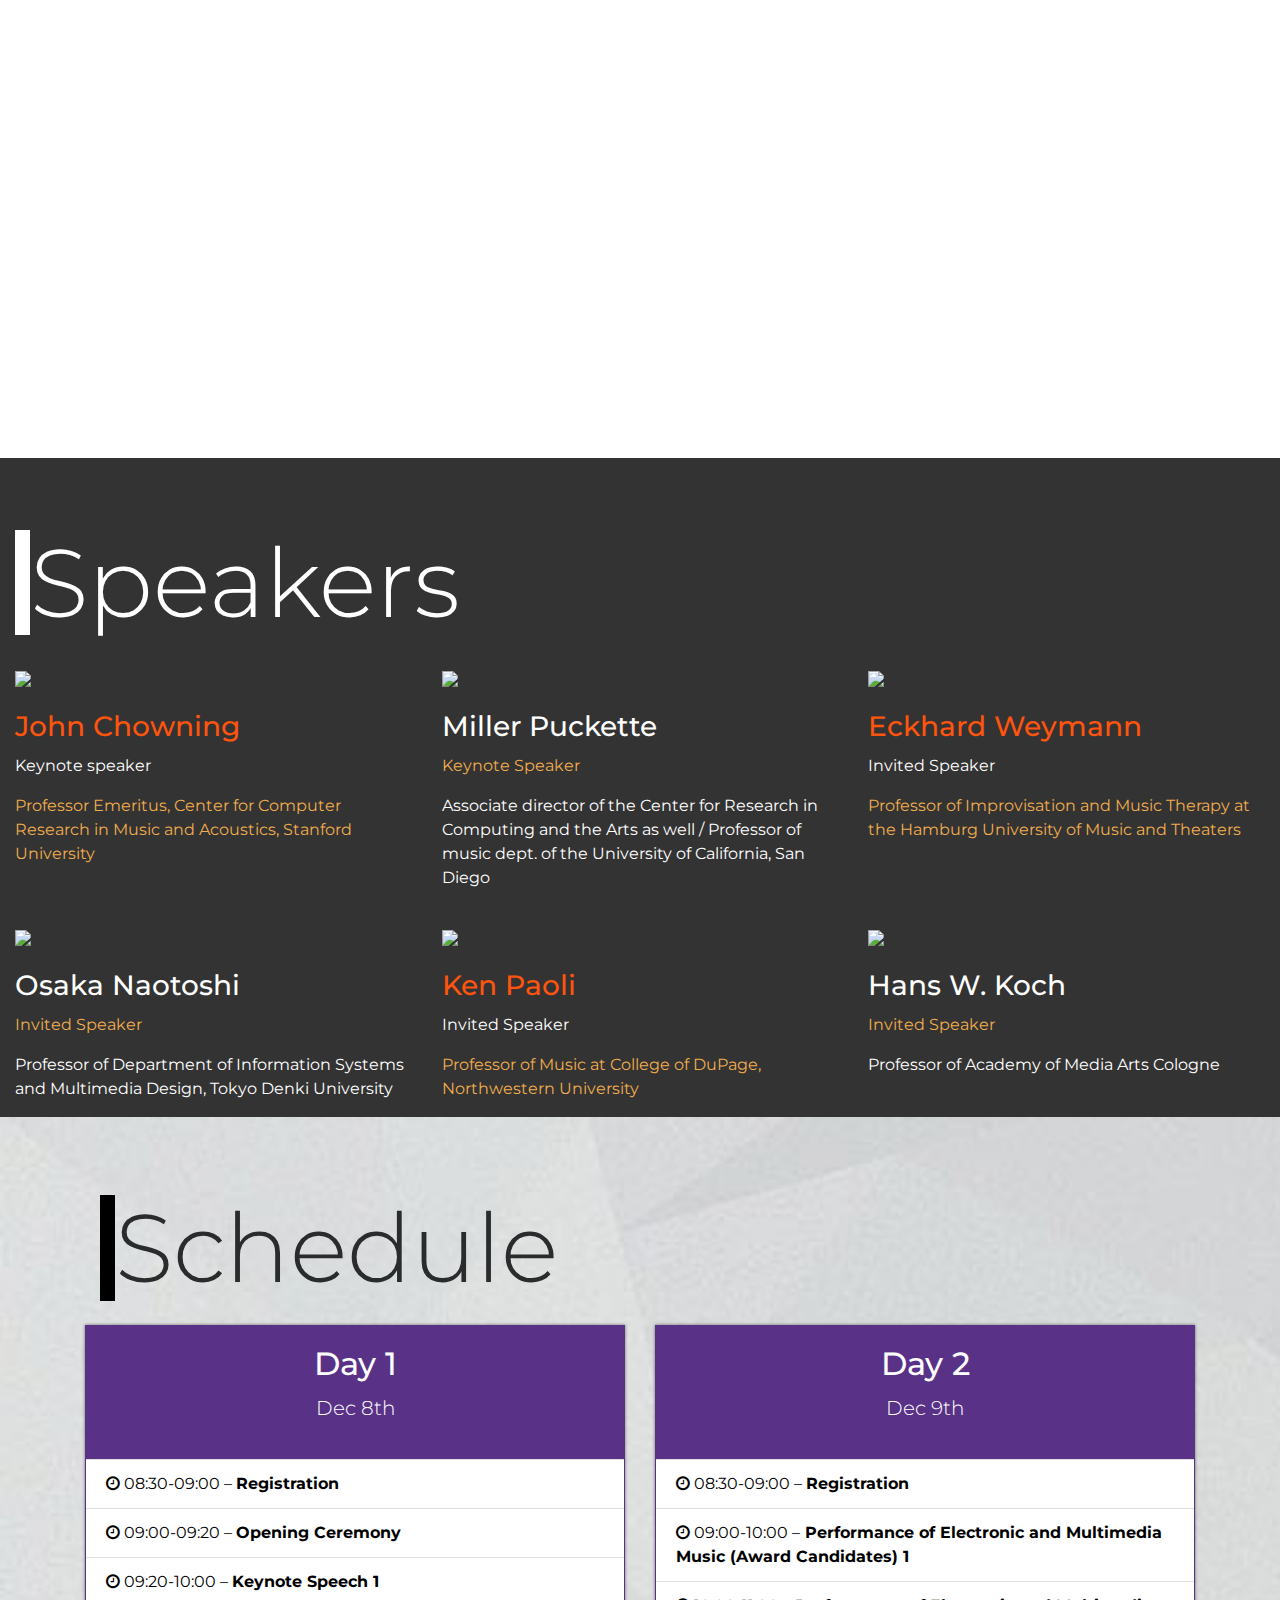
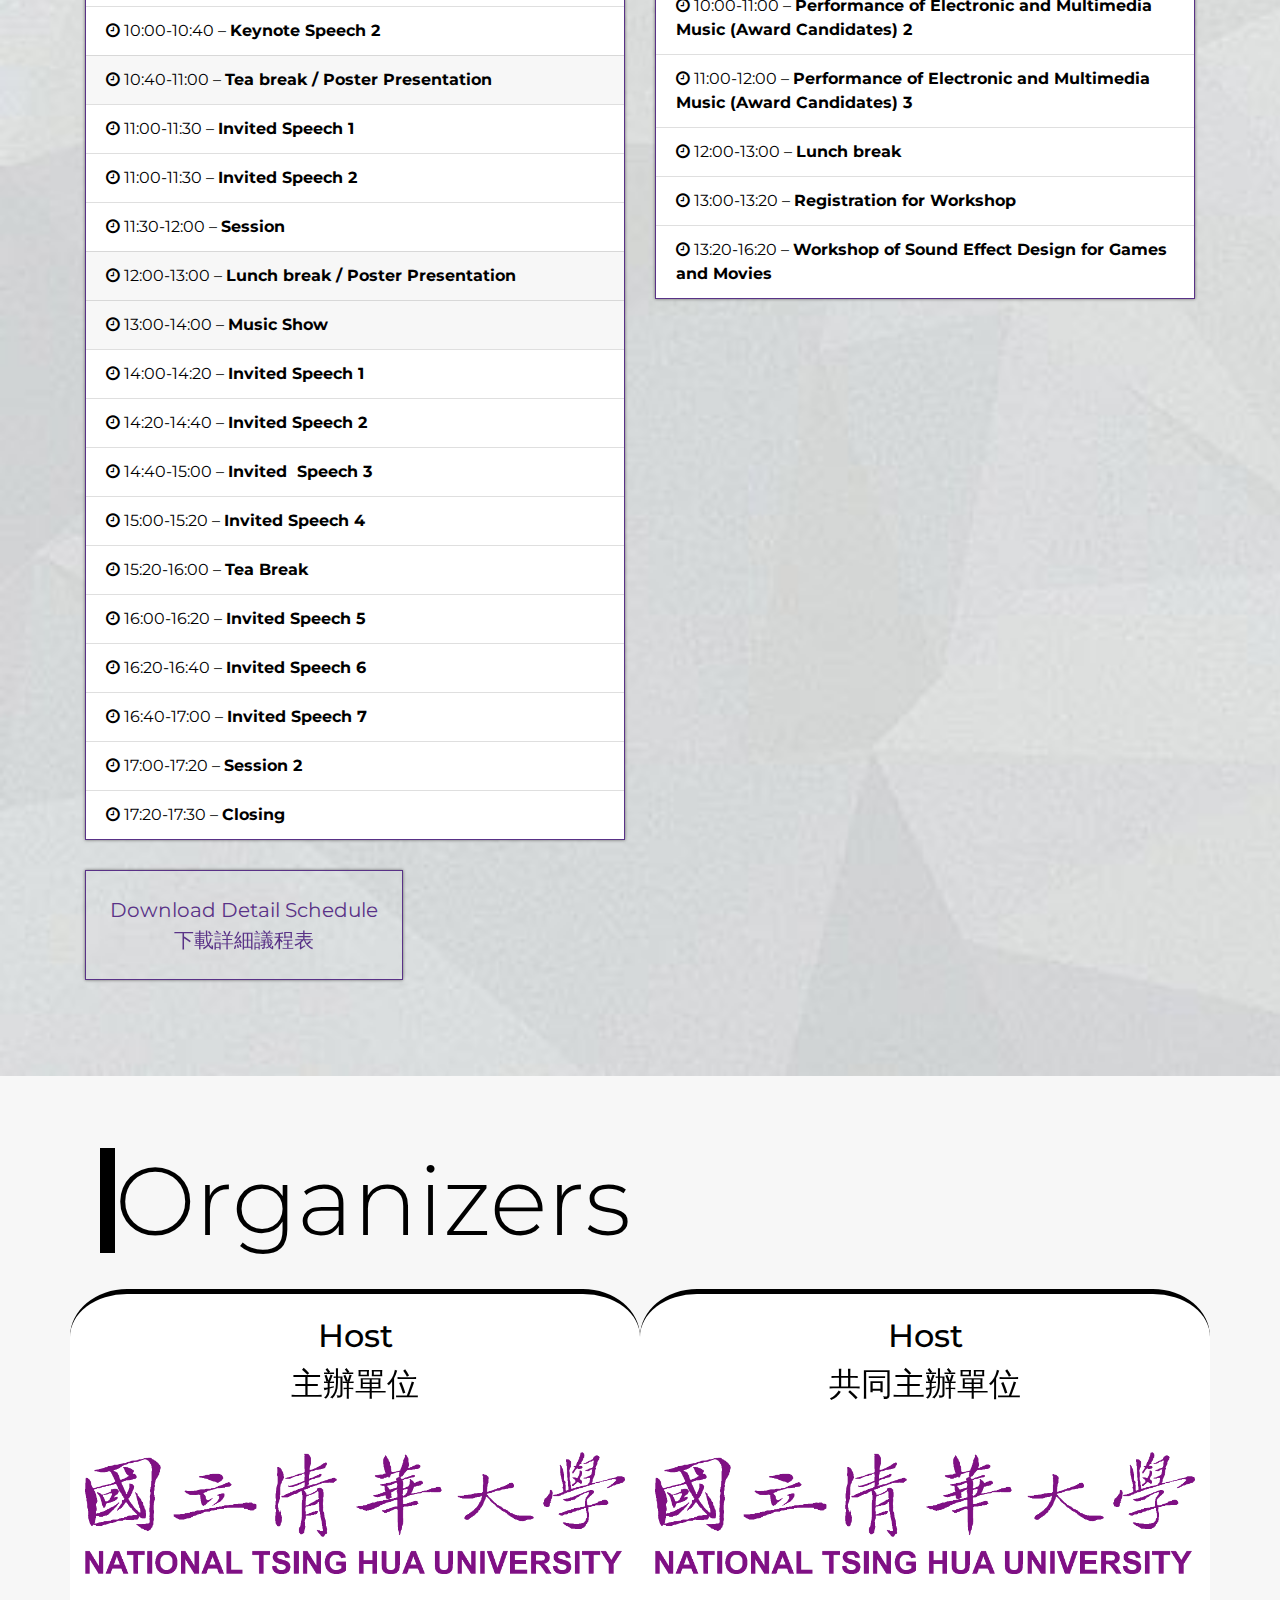
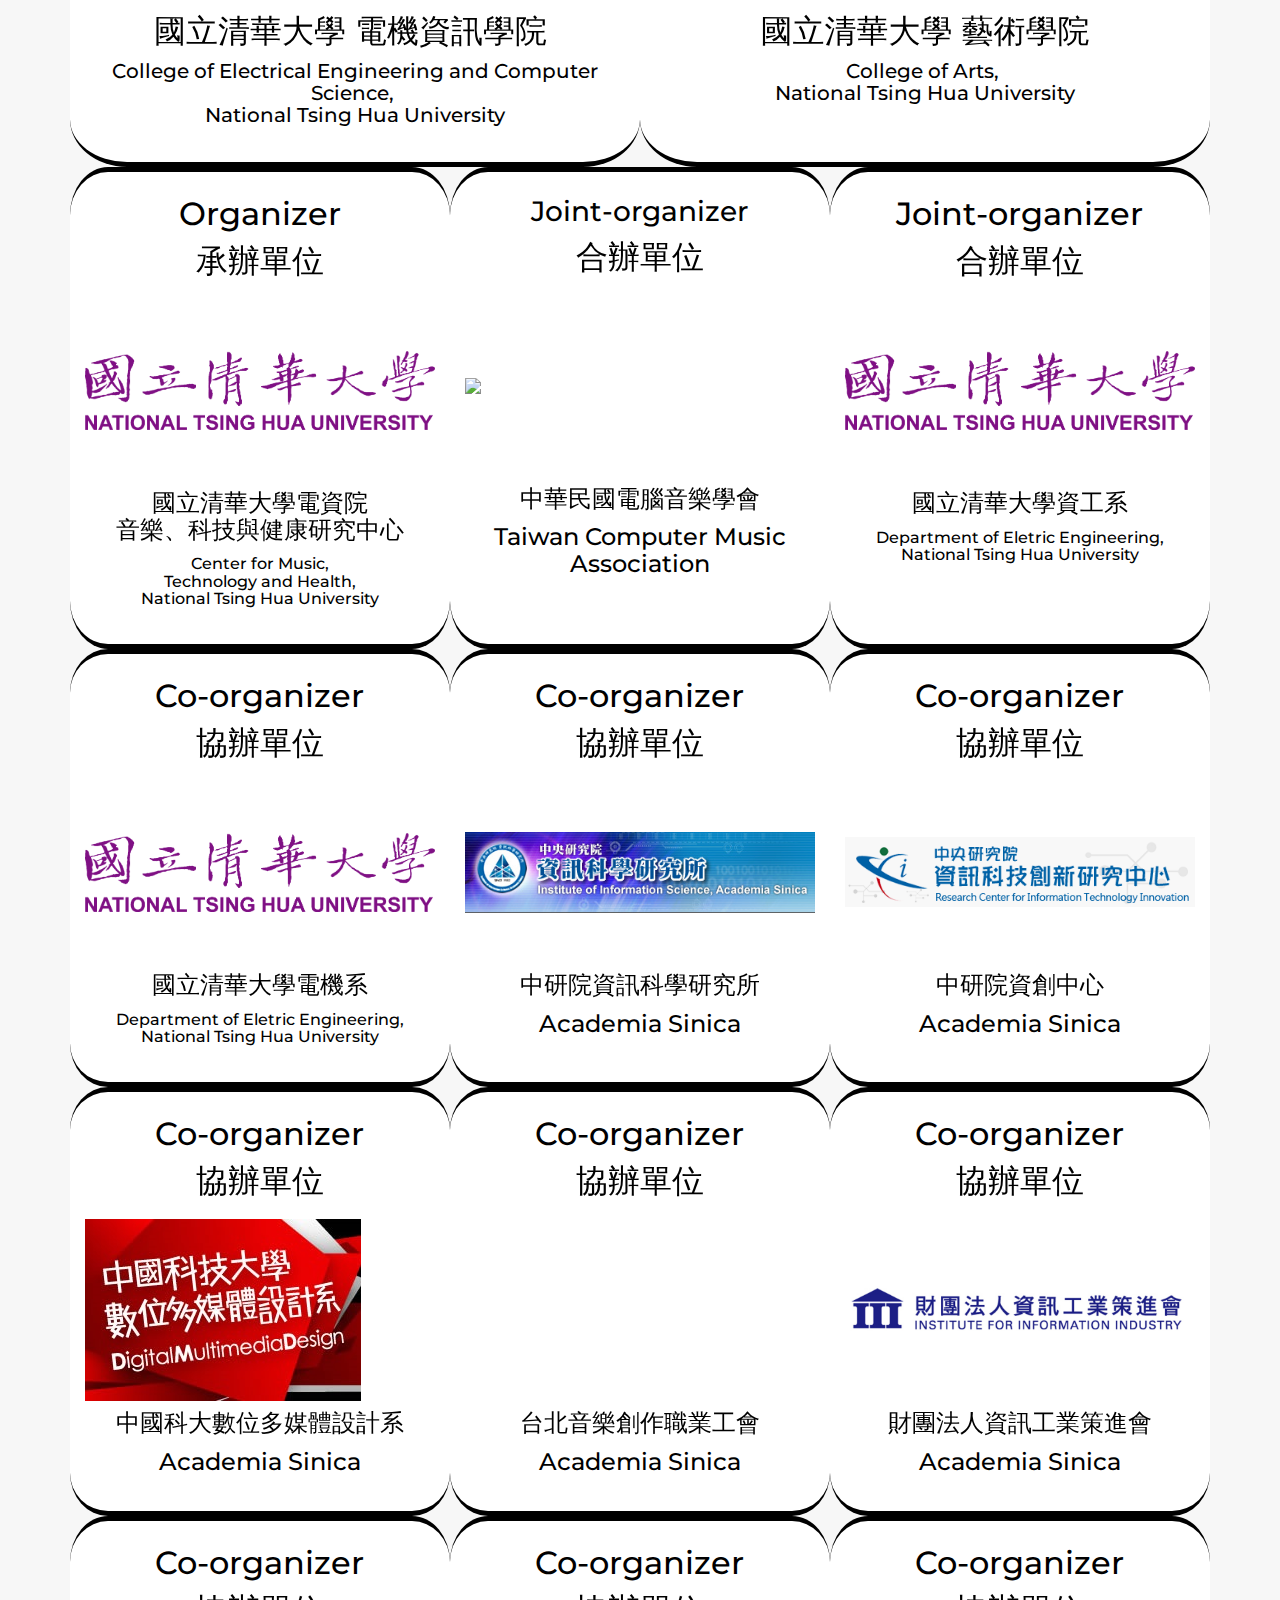
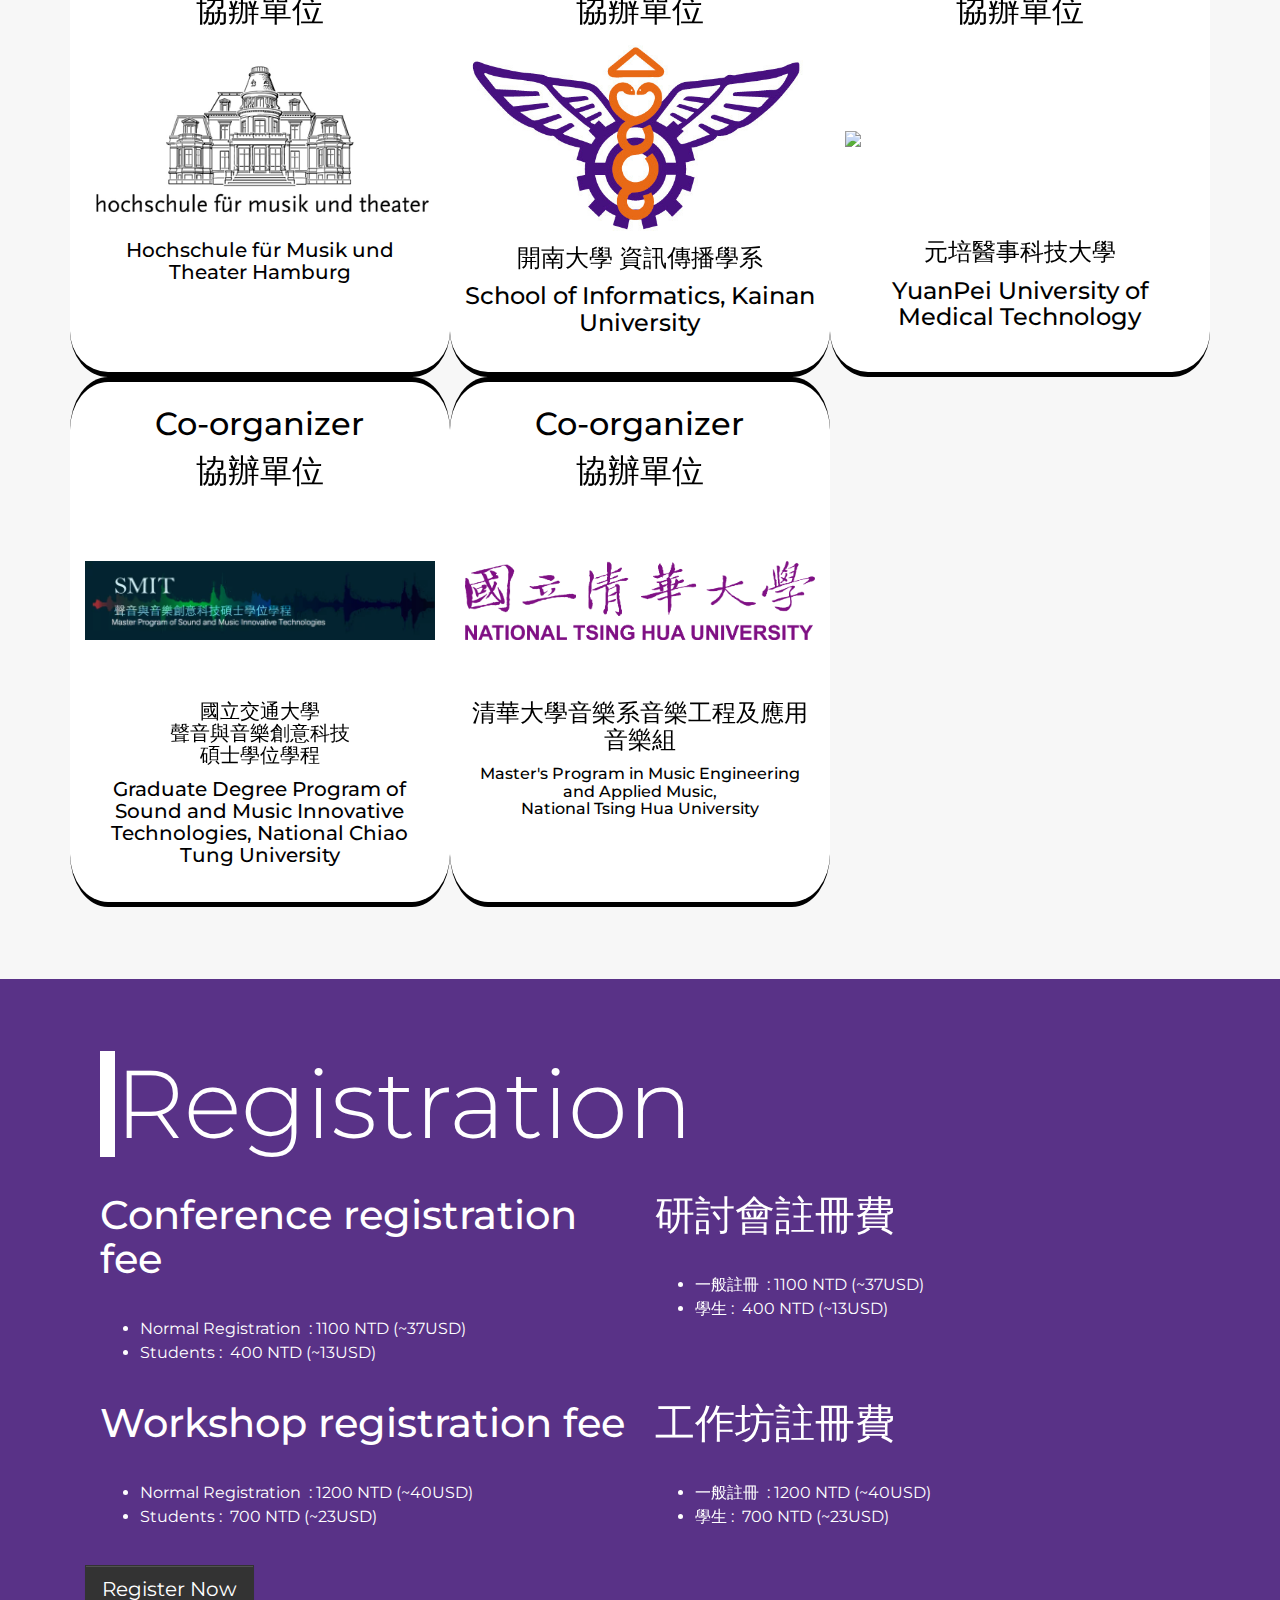
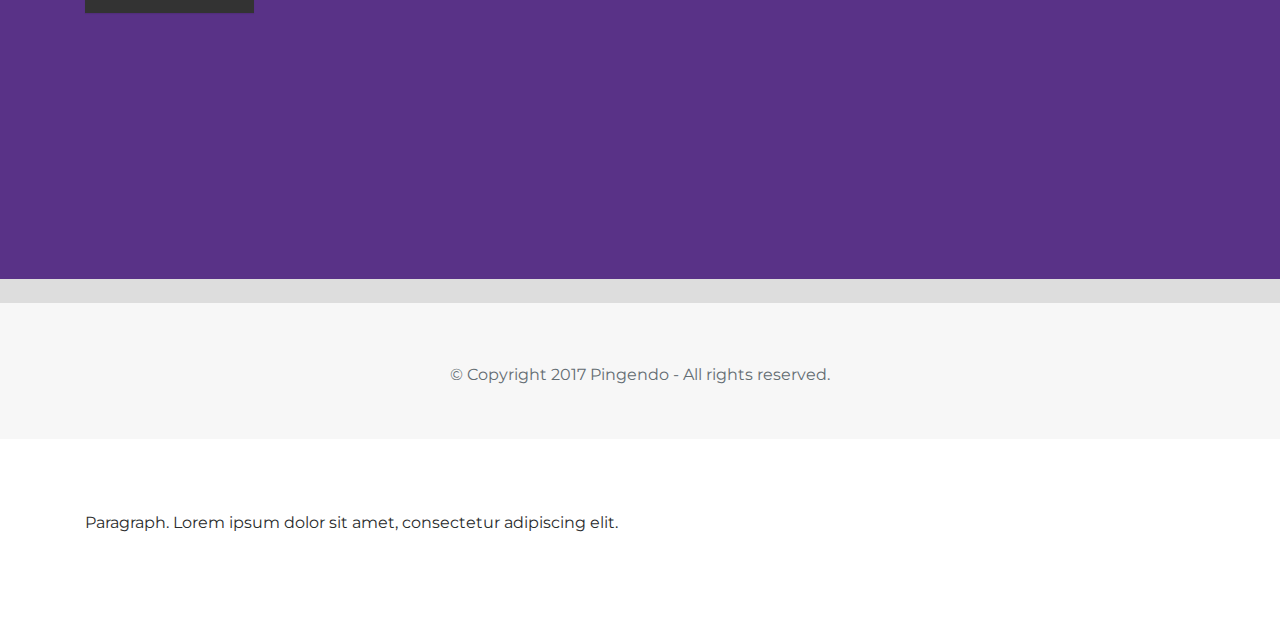
==== commit 83392943: "update about wocmat" ====
--- a/index.html
+++ b/index.html
@@ -109,16 +109,24 @@
           <h1 class="mb-4 display-1 line-left-black">About WOCMAT</h1>
           <div class="row">
             <div class="col-md-12 col-lg-6 p-4">
-              <p>International Workshop on Computer Music and Audio Technology 2017 (WOCMAT 2017) welcomes music and paper submissions which correspond to the computer music or audio technology related subjects. WOCMAT, established in 2005 at National Taiwan
-                University, has been hosted annually by music, computer science or engineering departments/schools at various universities in Taiwan, and has gathered international researchers, scholars and renowned guests from both the music and technology
-                domains. WOCMAT 2017 will be organized by Master's Program in Music Engineering and Applied Music at National Tsing Hua University in December 2017.
+              <p>&nbsp;　　13th International Workshop on Computer Music and Audio Technology, WOCMAT 2017, is a cross-industry international conference for publishing new types of computer music and audio technology. Initiated by NTHU, WOCMAT is an international
+                conference built for developing and innovating audio technology, and for creating, playing, and appreciating new form of music. The conference combine multi-discipline team from music and technology industry, hosted by NTHU Interdisciplinary
+                Program of EECS, Arts Institute, co-organized by Research Center of Music, Technology and Health, and also co-presented by NTHU Department of Computer Science, Institute of Information Systems and Applications, Taiwan Computer Music Association,
+                NTHU Department of Electrical Engineering, NTHU Music Technology and Applied Music of the Music Department, Institute of Information Science, Academia Sinica, Research Center for Information Technology Innovation, Master Program of Sound
+                and Music Innovative Technologies, Information Communications, China University of Technology Department of Digital Multimedia Design, Institute for Information Industry, and Music Creators Union, Taipei.&nbsp;
                 <br>
-                <br> </p>
+                <br>　　WOCMAT 2017 has invited heavyweight scholars from music technology industry as presenters, including John Chowning, the founding director of the CCRMA at Stanford University and the inventor of FM synthesis, Miller Puckette, the professor
+                of music at the University of California, San Diego, and also the main author of a famous computer software Max/MSP, Eckhardt Wegmann, the professor for music therapy at the University of Music and Performing Arts Hamburg, and Naotoshi
+                Osaka, the computer music scholar at Tokyo Denki University. By exchanging experiences and communicating knowledge with the world-class outstanding institutions for academic research above, the development of music technology in Taiwan
+                would progress and improve the combination of industry, official and university. Apart from calling for international papers, pieces of computer music and popular electronic music, this conference also hold the sound effects design in
+                post production, which could increase the connection between this conference and entertainment industry, and advance the employment opportunities for the prospects of students as well. &nbsp; </p>
             </div>
             <div class="col-md-12 col-lg-6 p-4">
-              <p class="">　　第十三屆國際電腦音樂與音訊技術研討會 (13th International Workshop on Computer Music and Audio Technology, WOCMAT 2017 ) 為一個提供發表新型態 電腦音樂與音訊技術的跨領域國際會議，其舉辦目的是希望由清大發起，以創造、演奏及欣賞新的音樂形式，以及開發創新音訊技術為主軸之國際會議。本次研究討會整合音樂與科技的跨領域團隊，由清大電機資訊學院主辦、藝術學 院共同主辦，由電資院音樂、科技與健康研究中心承辦，合辦單位包含清華大學資工系、資訊應用研究所、中華民國電腦音樂學會，協辦單位包含清華大電
-                機系、清華大電音樂系音樂工程及應用音樂組、中研院資訊科學研究所、中研 院資訊科技創新研究中心、交通大學聲音與音樂創意科技學程、開南大學資訊 傳播學系、中國科大數位多媒體設計系、財團法人資訊工業策進會、台北音樂 創作職業工會等。 本次邀請世界著名音樂科技重量級學者擔任主講，包含美國史丹佛大學 CCRMA電腦音樂與聲學研究中心創始主任暨FM頻率合成器之父John Chowning、 美國加州大學聖地牙哥分校教授暨電腦音樂主流軟體Max/MSP主要作者Miller Puckette、德國漢堡表演藝術大學教授暨著名音樂治療學者Eckhard
-                Weymann、 日本東京電機大學電腦音樂學者Naotoshi Osaka等國際學者，讓我國在音樂科技 領域之發展可與世界頂尖學術研究單位雙向交流，並促進本領域產官學界之未來合作契機。 </p>
+              <p class="lead">　　第十三屆國際電腦音樂與音訊技術研討會 (13th International Workshop on Computer Music and Audio Technology, WOCMAT 2017 ) 為一個提供發表新型態 電腦音樂與音訊技術的跨領域國際會議，其舉辦目的是希望由清大發起，以創造、演奏及欣賞新的音樂形式，以及開發創新音訊技術為主軸之國際會議。本次研究討會整合音樂與科技的跨領域團隊，由清大電機資訊學院主辦、藝術學 院共同主辦，由電資院音樂、科技與健康研究中心承辦，合辦單位包含清華大學資工系、資訊應用研究所、中華民國電腦音樂學會，協辦單位包含清華大電
+                機系、清華大電音樂系音樂工程及應用音樂組、中研院資訊科學研究所、中研 院資訊科技創新研究中心、交通大學聲音與音樂創意科技學程、開南大學資訊 傳播學系、中國科大數位多媒體設計系、財團法人資訊工業策進會、台北音樂 創作職業工會等。&nbsp;
+                <br>
+                <br>&nbsp;　　本次邀請世界著名音樂科技重量級學者擔任主講，包含美國史丹佛大學 CCRMA電腦音樂與聲學研究中心創始主任暨FM頻率合成器之父John Chowning、 美國加州大學聖地牙哥分校教授暨電腦音樂主流軟體Max/MSP主要作者Miller Puckette、德國漢堡表演藝術大學教授暨著名音樂治療學者Eckhard Weymann、 日本東京電機大學電腦音樂學者Naotoshi Osaka等國際學者，讓我國在音樂科技 領域之發展可與世界頂尖學術研究單位雙向交流，並促進本領域產官學界之未來合作契機。
+                </p>
             </div>
           </div>
           <img class="img-fluid d-block" src="img/music-1792286_1920.jpg"> </div>
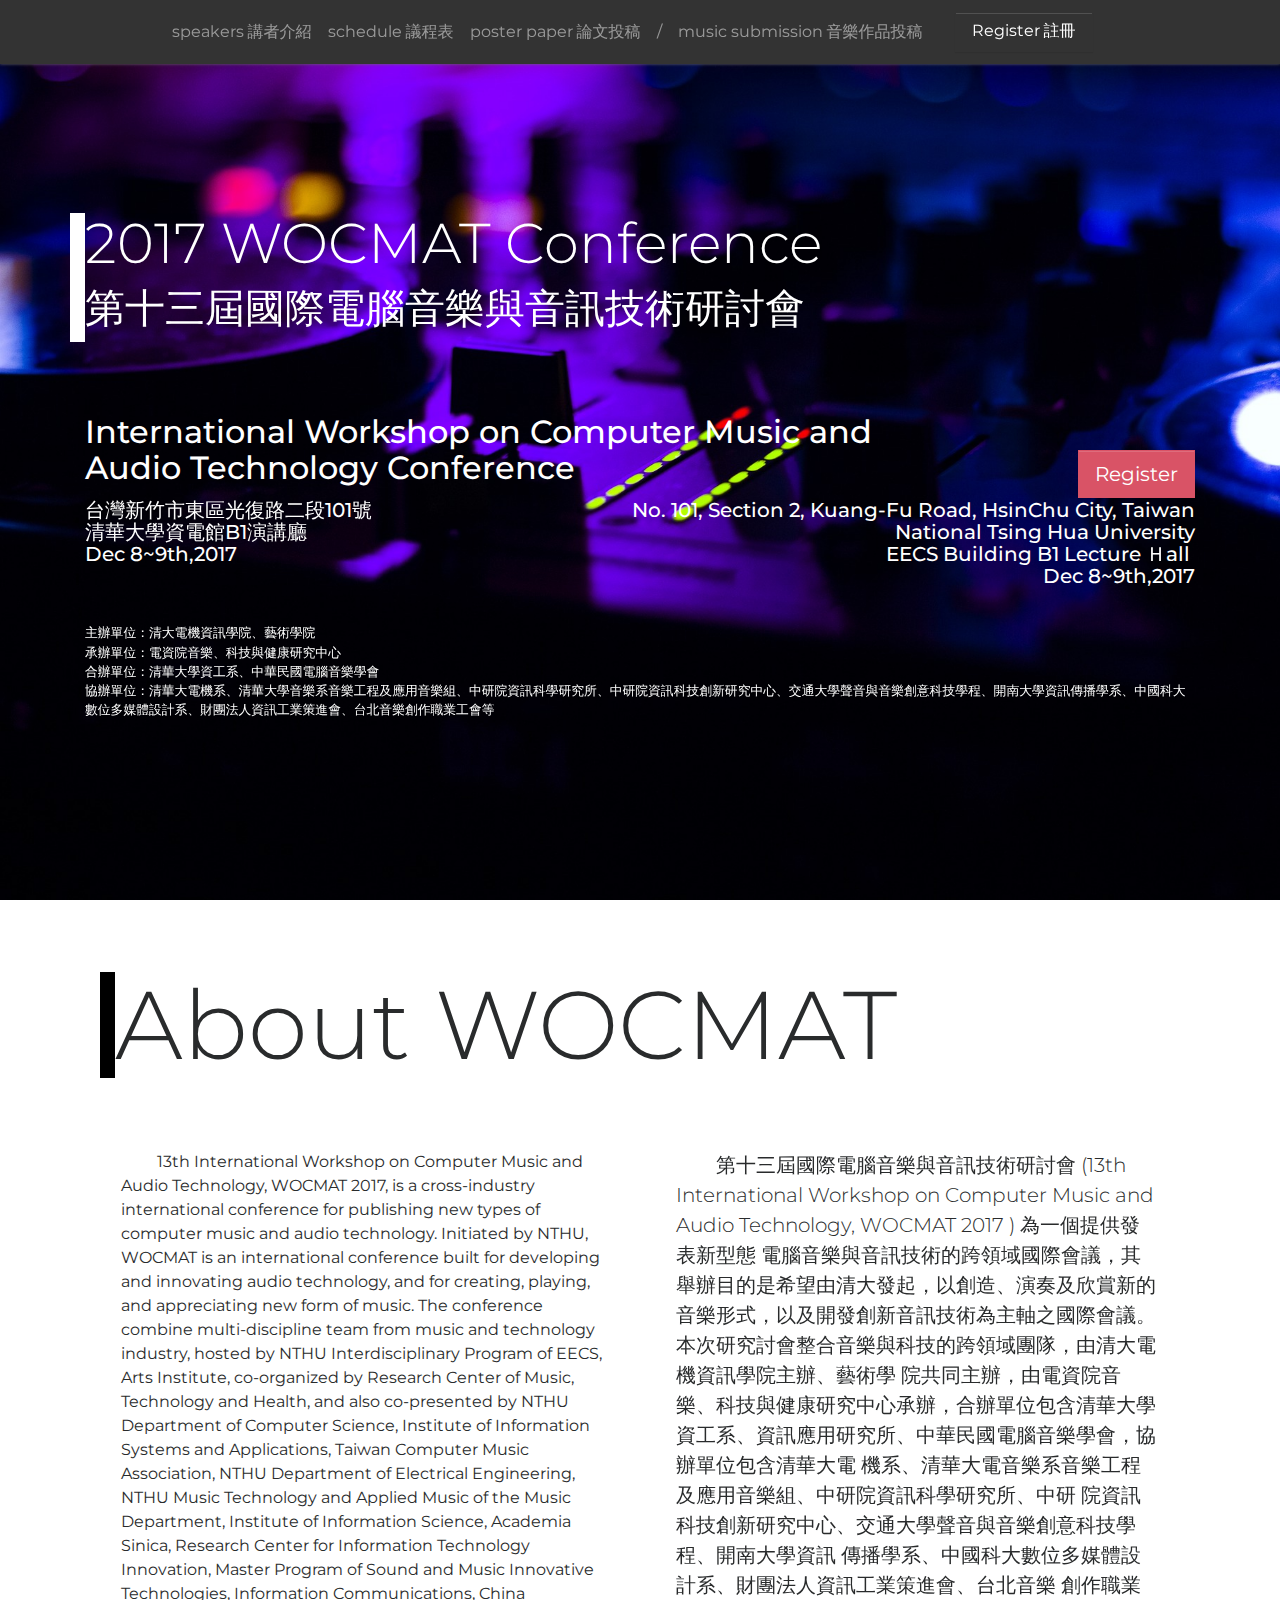
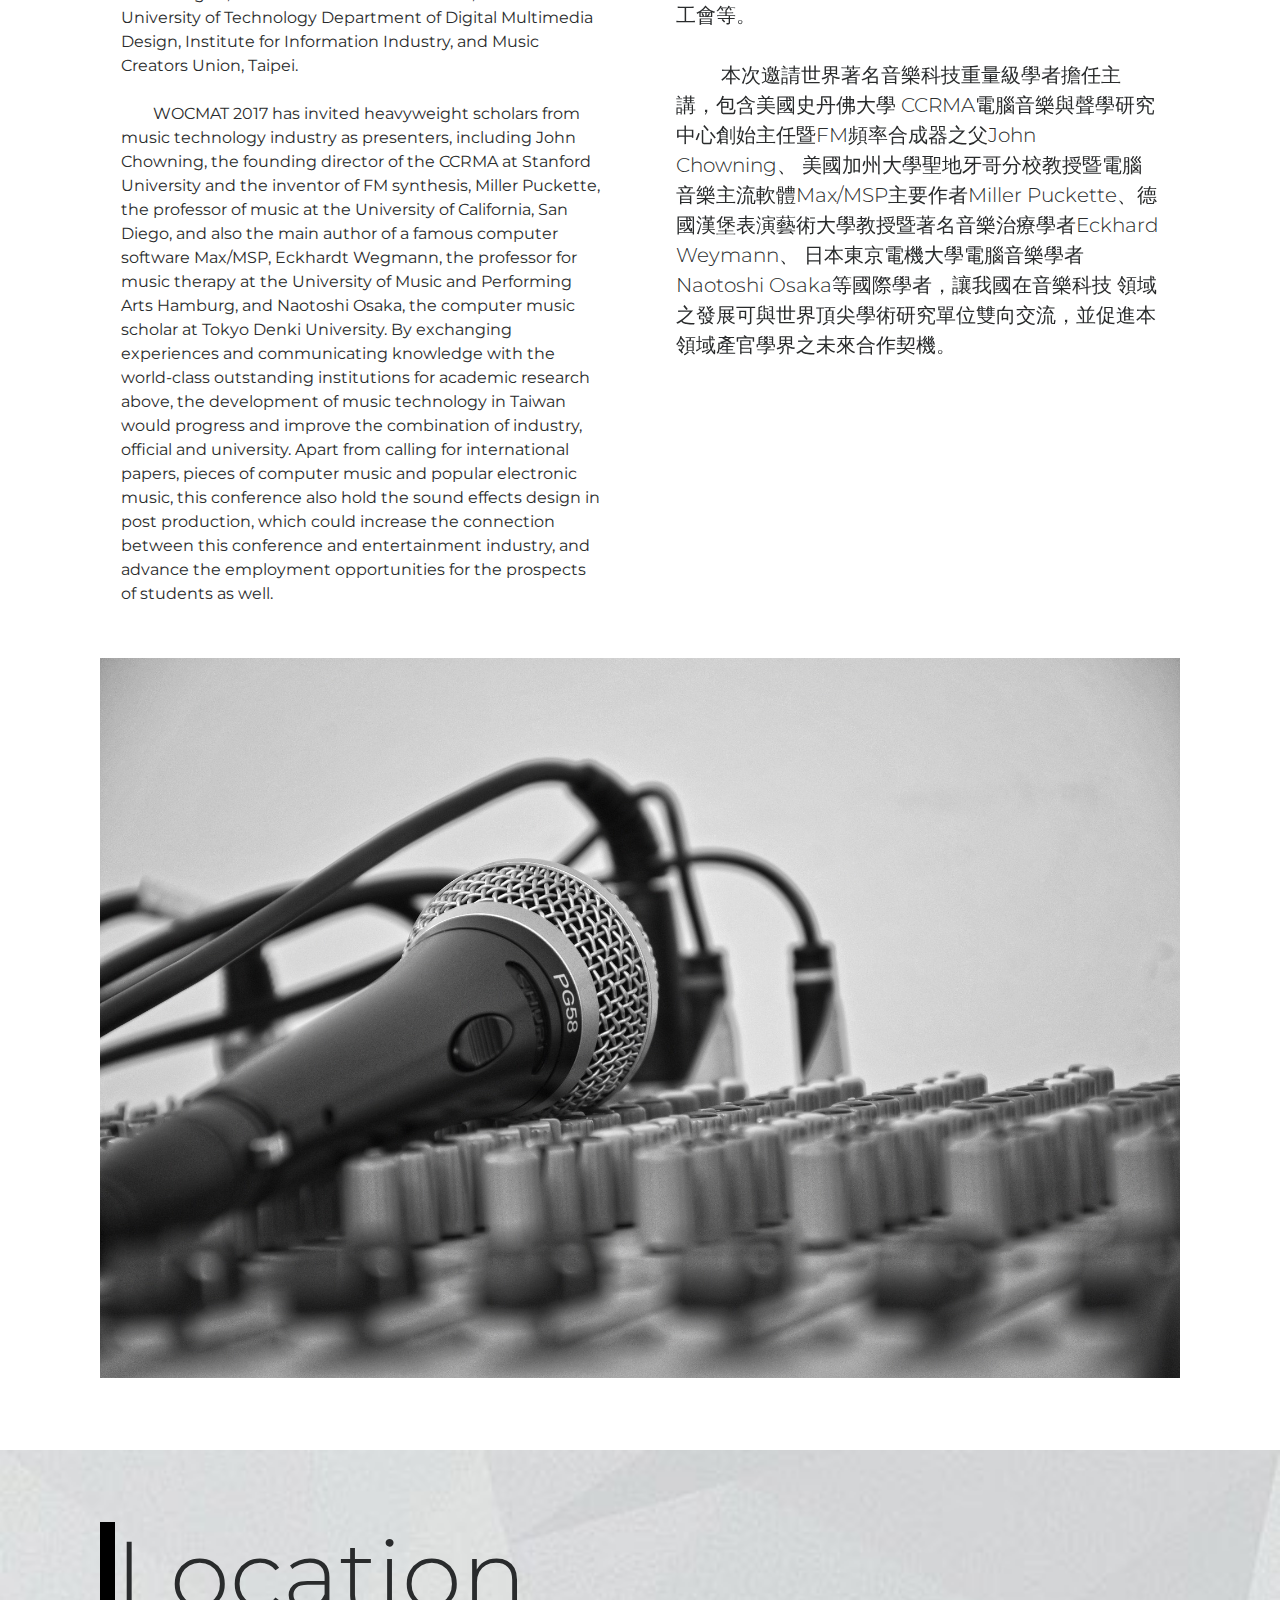
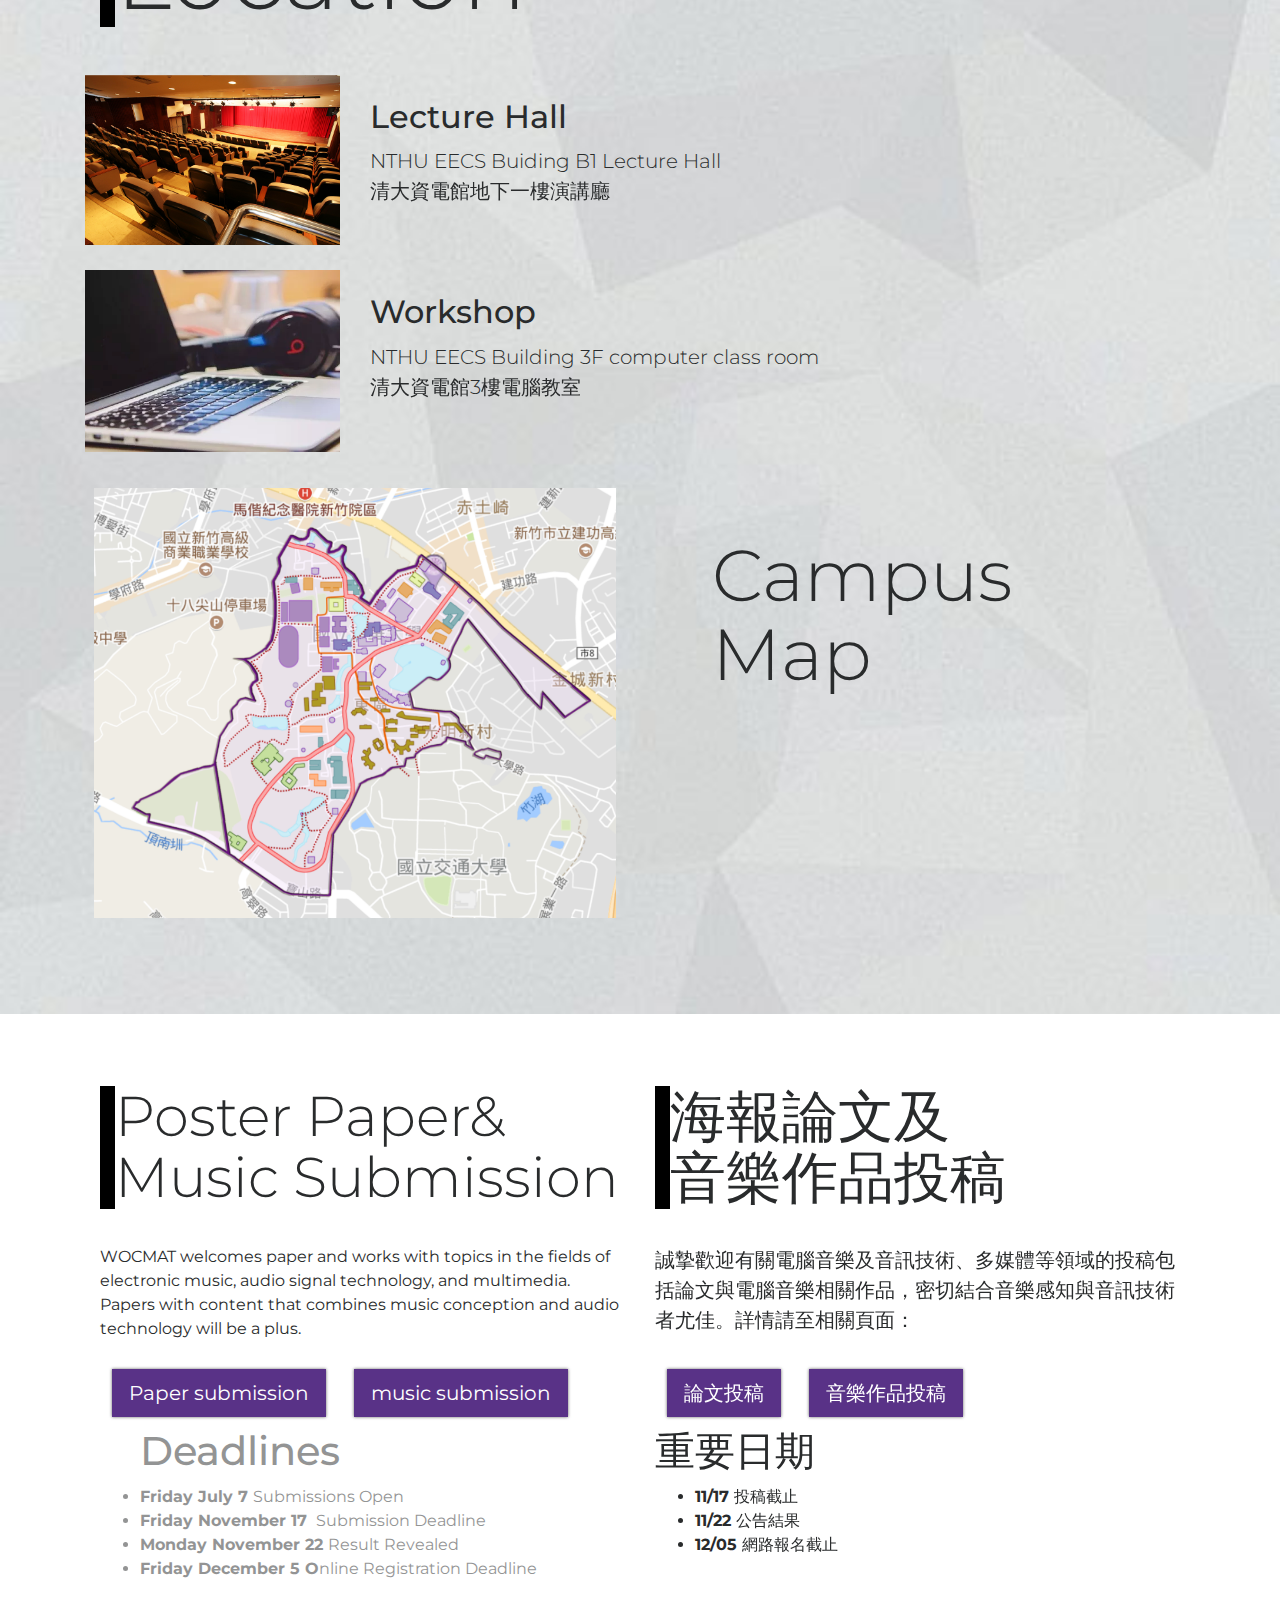
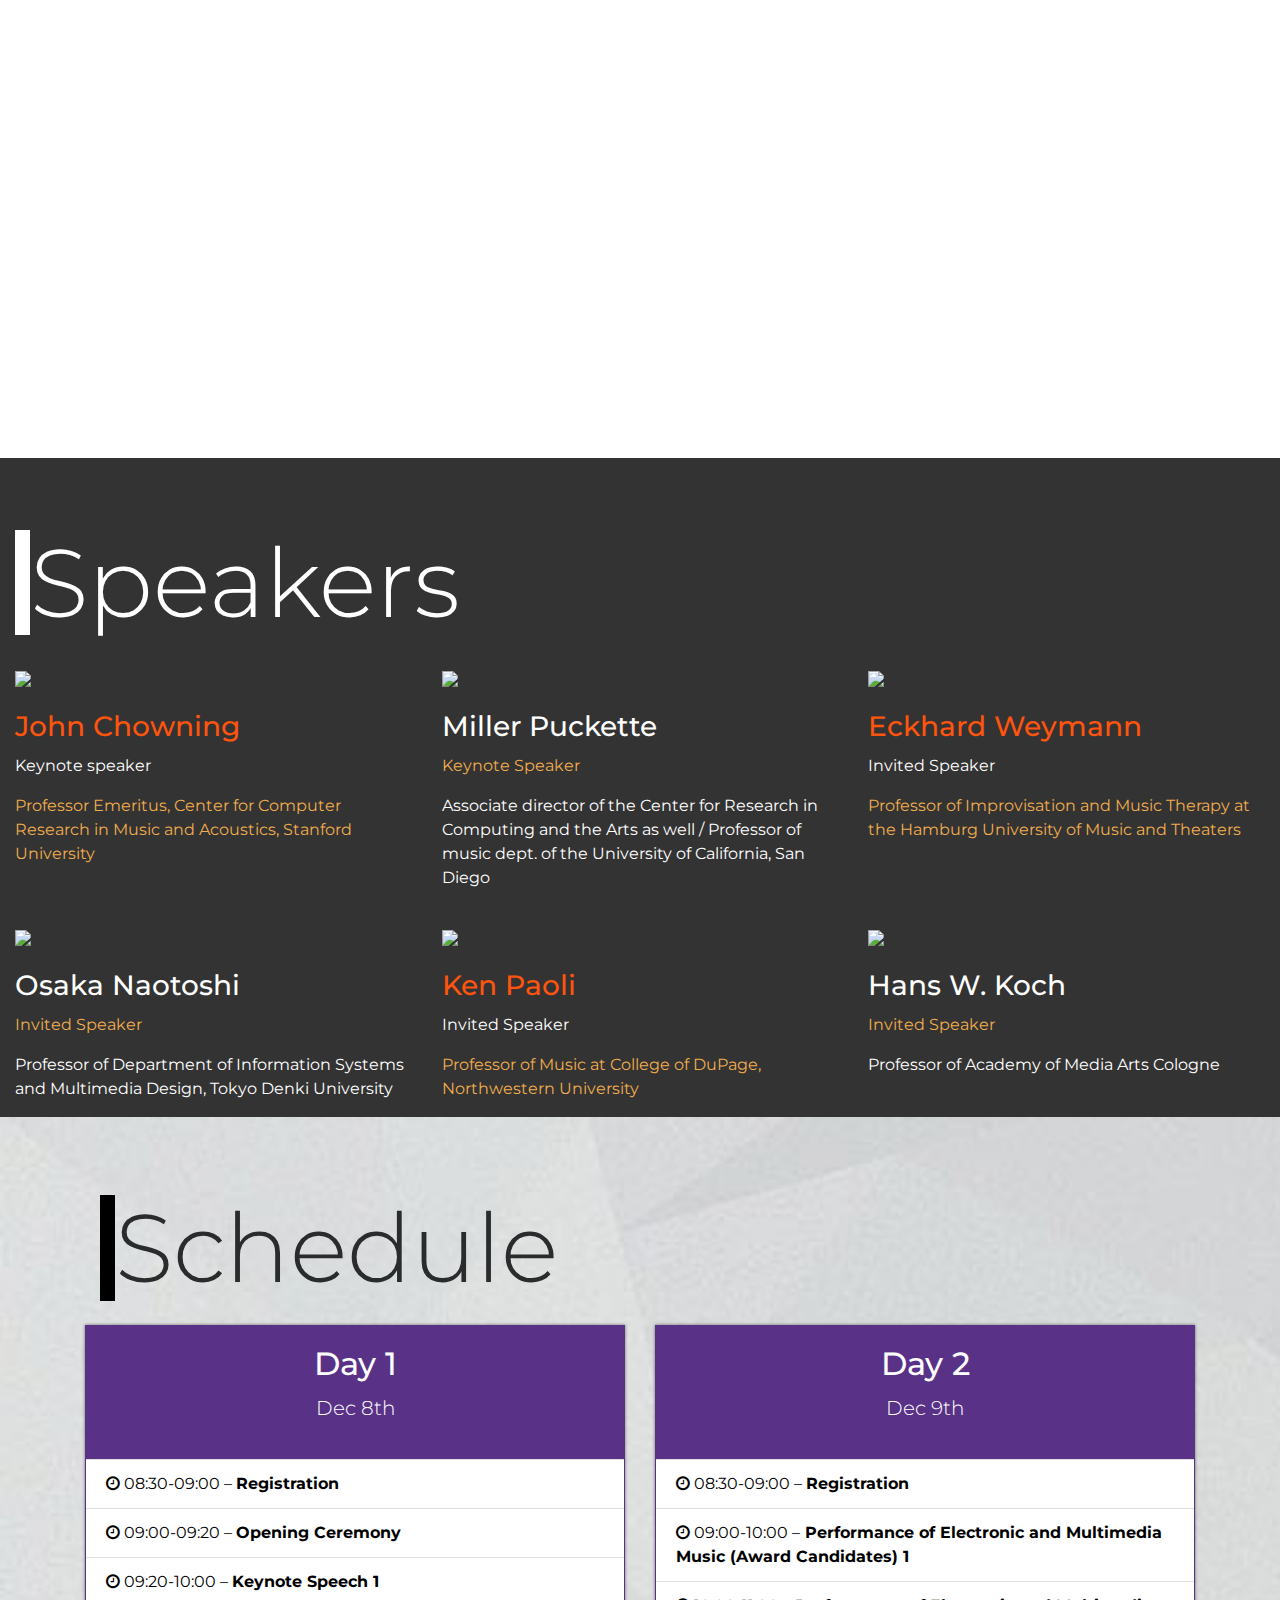
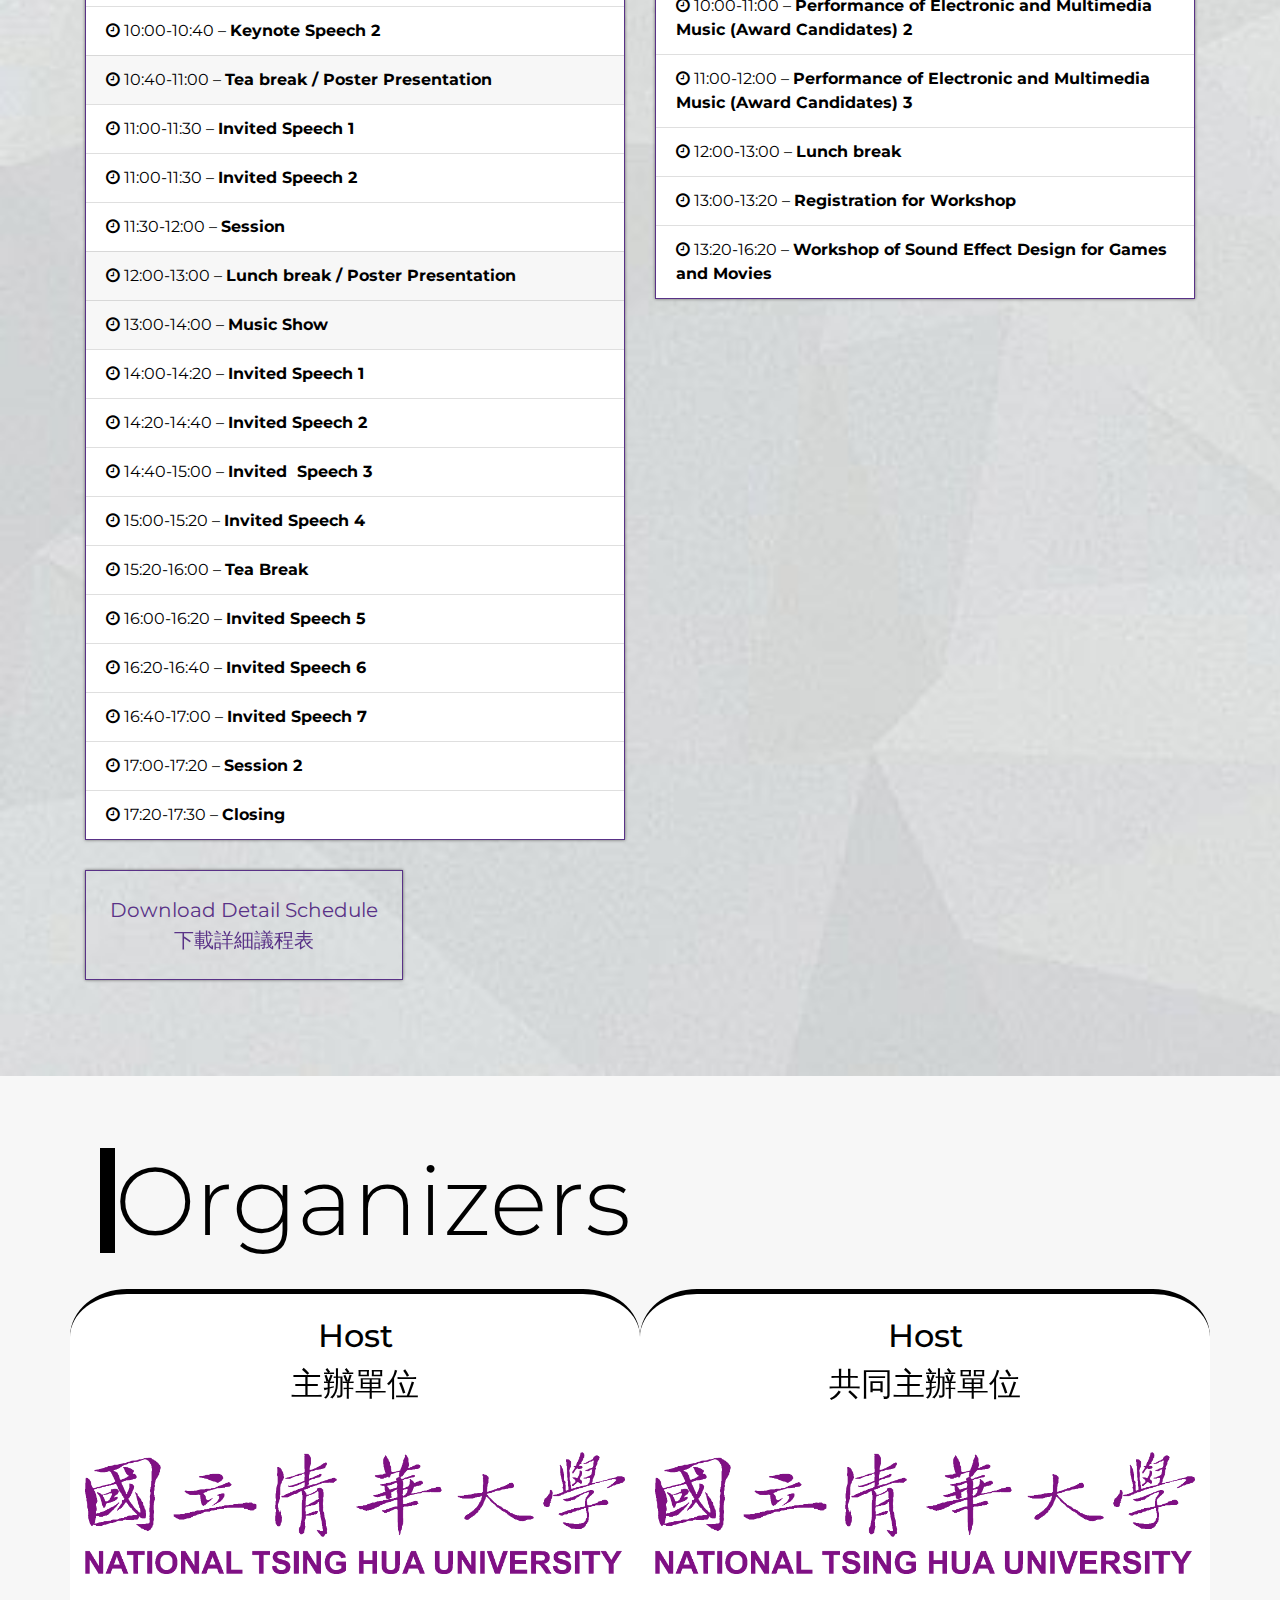
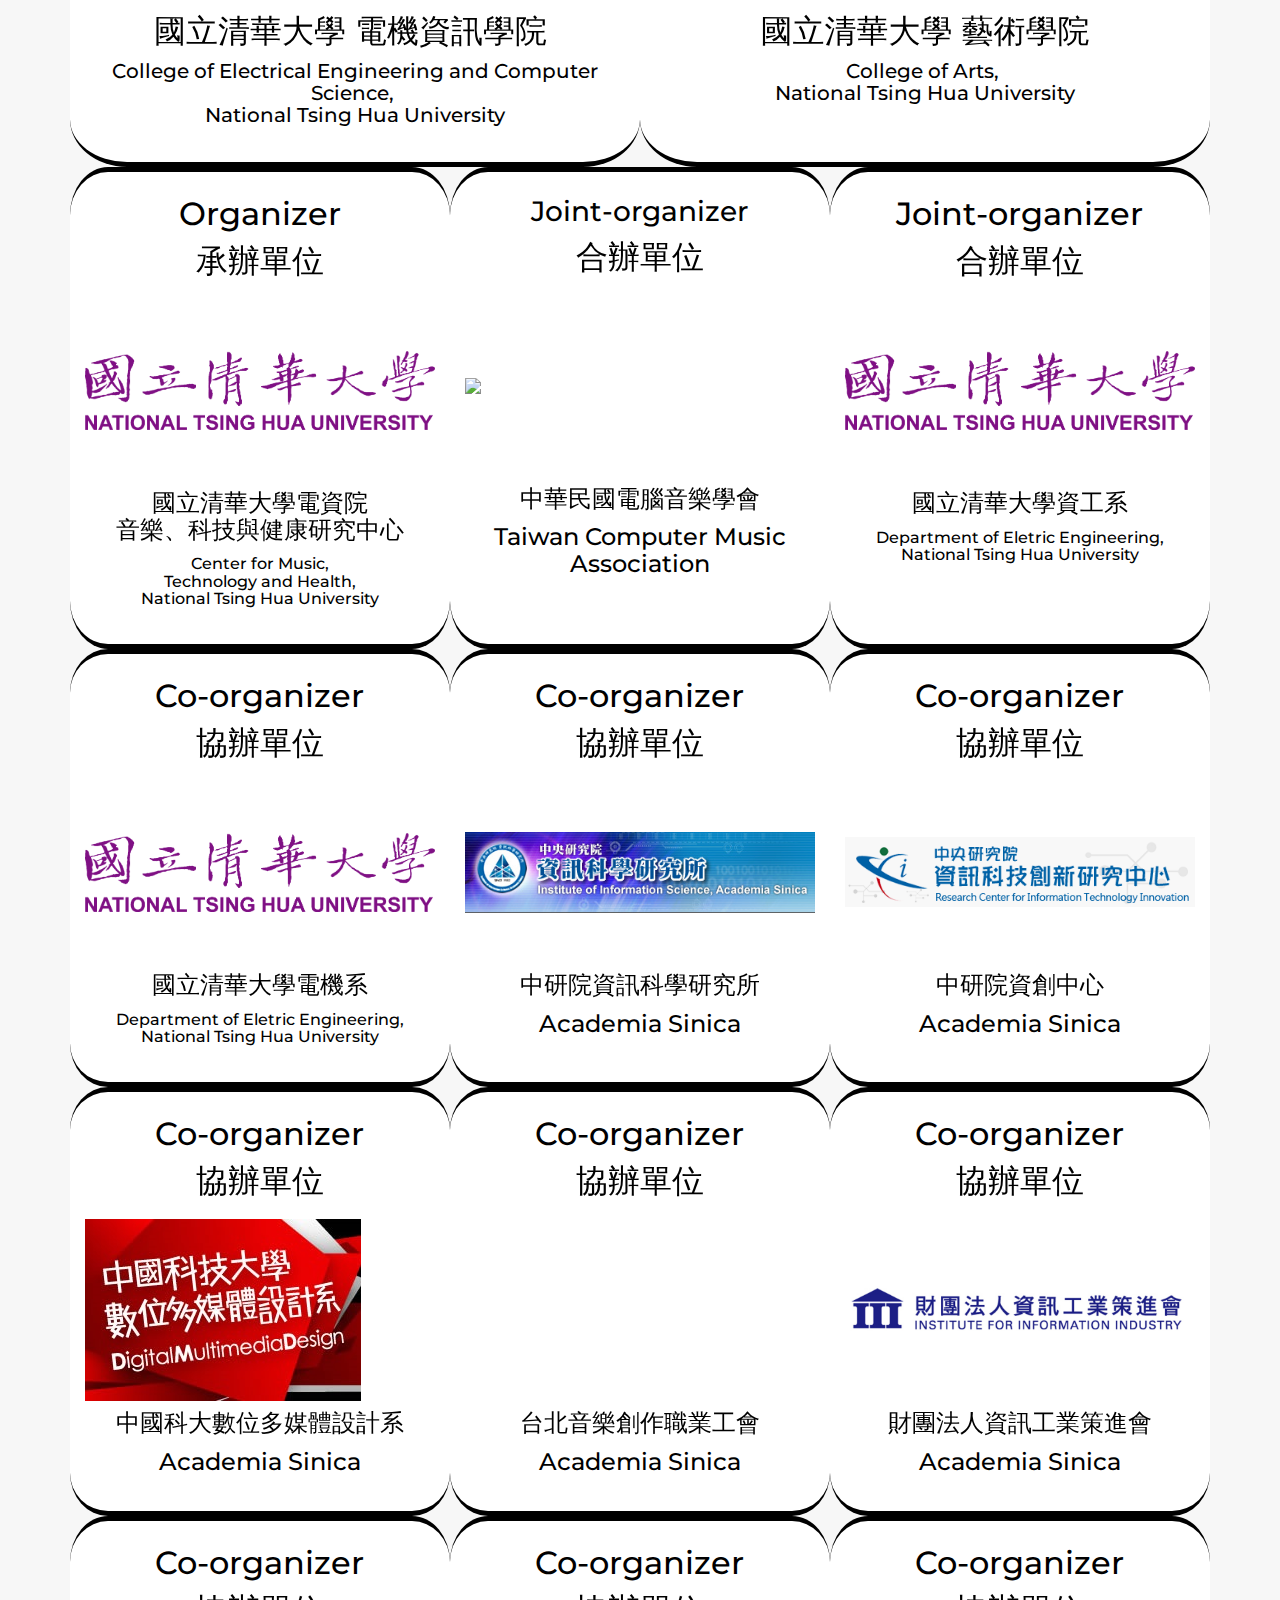
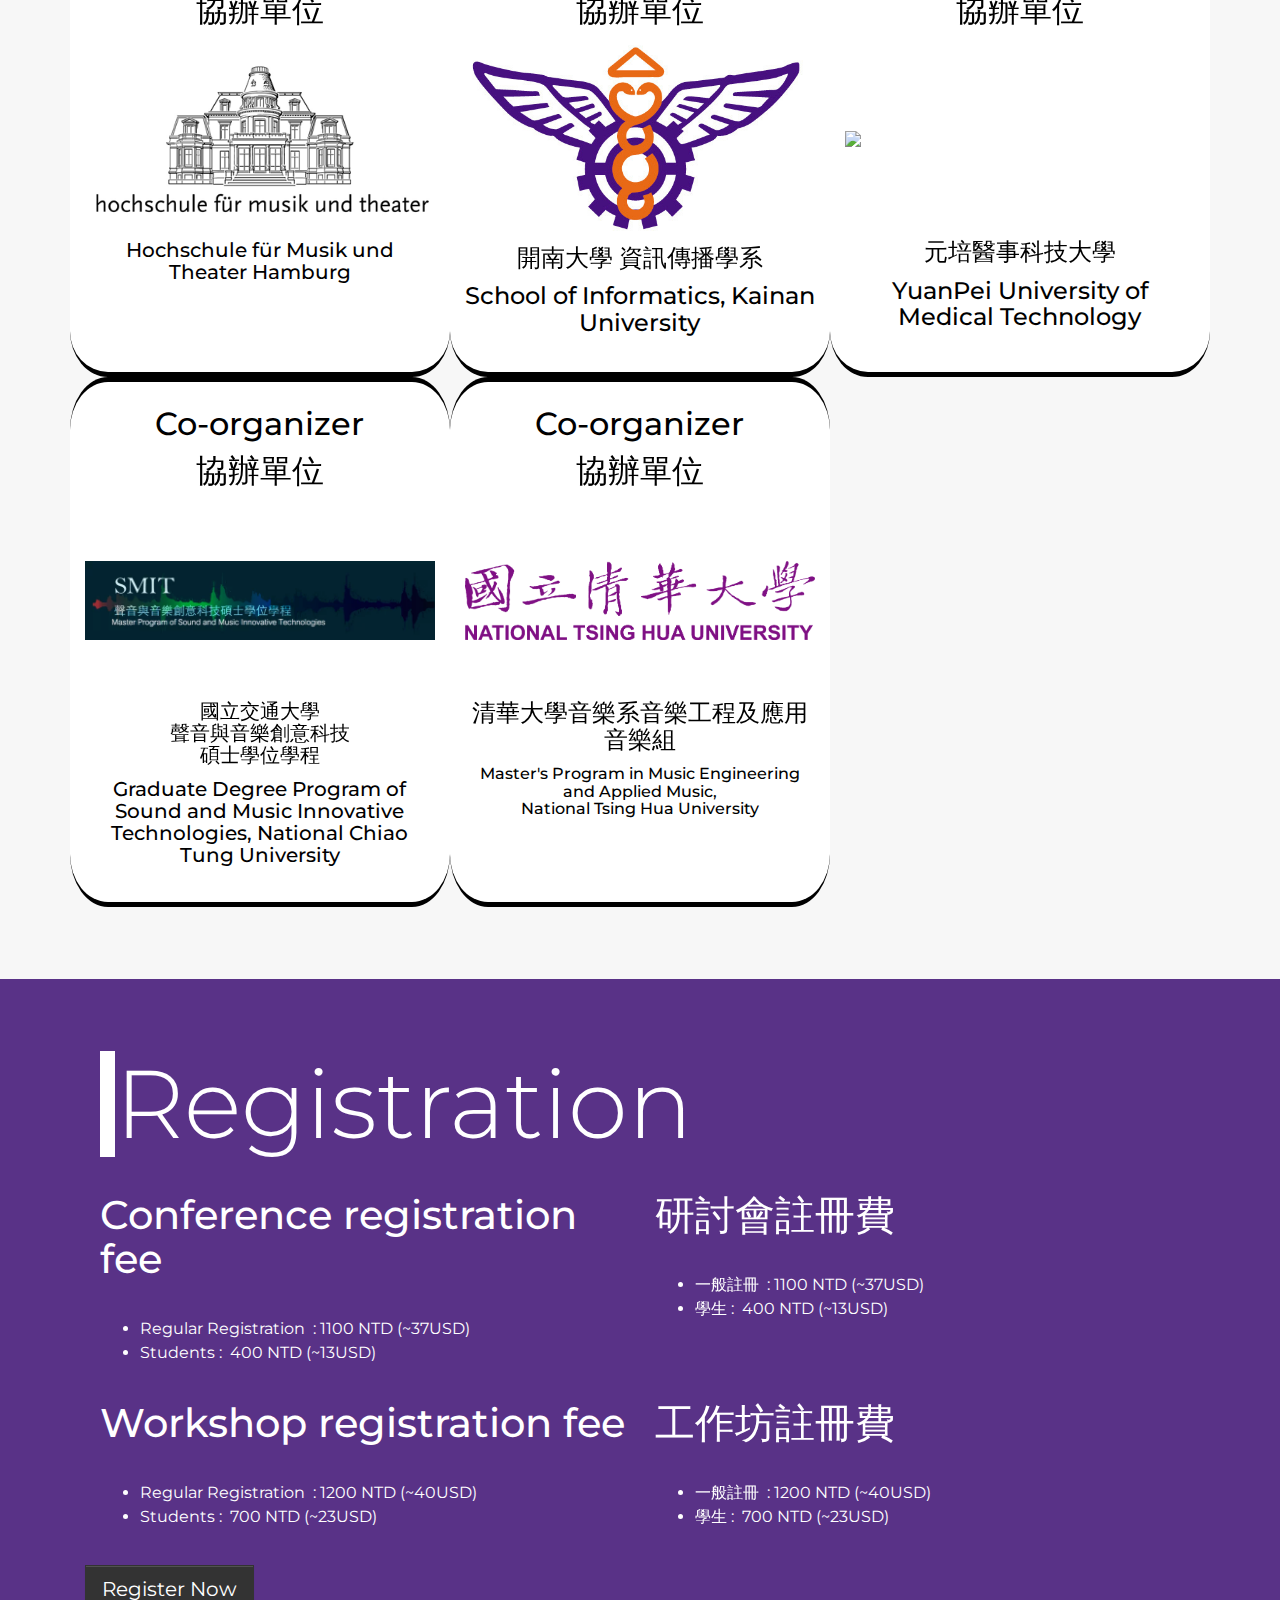
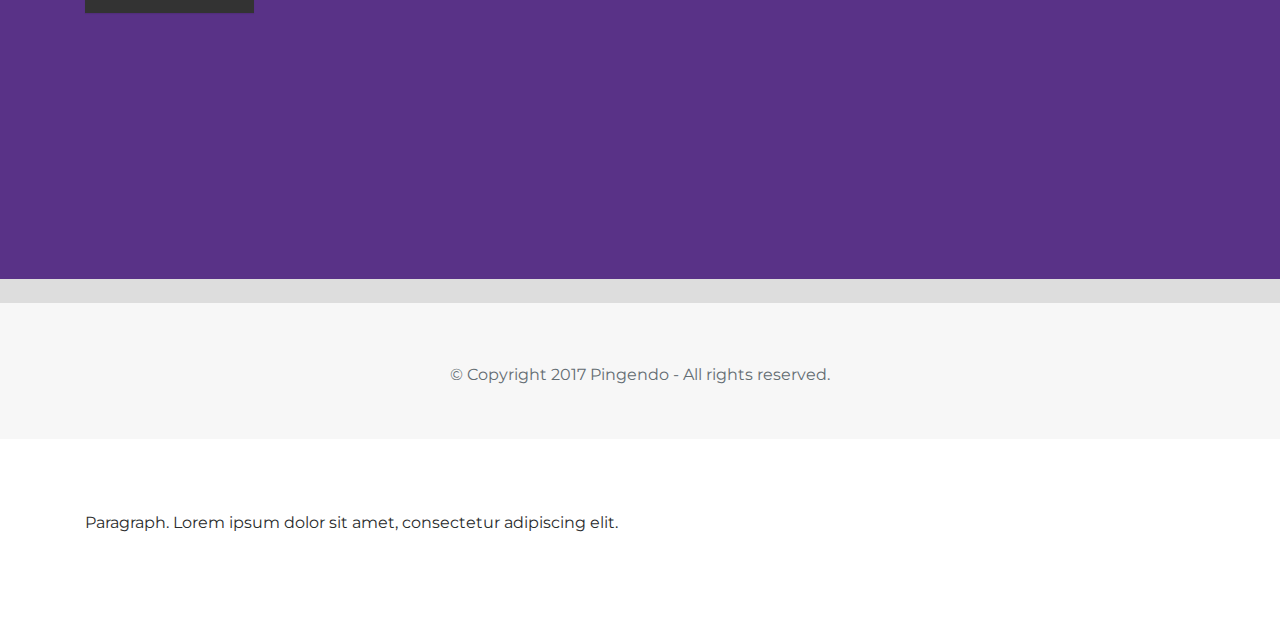
==== commit 51daa856: "fix wording" ====
--- a/index.html
+++ b/index.html
@@ -236,12 +236,12 @@
         <div class="col-md-6">
           <a class="btn btn-primary btn-lg m-2" href="paper_submission.html">Paper submission</a>
           <a class="btn btn-primary btn-lg m-2" href="music_submission.html">music submission</a>
-          <ul>
-            <h1 class="">Due Date</h1>
-            <li><strong>Friday July 7 </strong>Communication and Open for submission&nbsp;</li>
-            <li><strong>Friday November 17&nbsp;</strong> Close for submission</li>
-            <li><strong>Monday November 22&nbsp;</strong>Result revealed</li>
-            <li><strong>Friday December 5 </strong>Close for online registration</li>
+          <ul style="opacity: 0.5;">
+            <h1 class="">Deadlines</h1>
+            <li><strong>Friday July 7 </strong>Submissions Open&nbsp;</li>
+            <li><strong>Friday November 17&nbsp;</strong>&nbsp;Submission Deadline</li>
+            <li><strong>Monday November 22&nbsp;</strong>Result Revealed</li>
+            <li><strong>Friday December 5 O</strong>nline Registration Deadline</li>
           </ul>
         </div>
         <div class="col-md-6">
@@ -552,7 +552,7 @@
         <div class="col-md-6">
           <h1 class="text-white mb-4">Conference registration fee</h1>
           <ul class="text-white mb-4">
-            <li>Normal Registration &nbsp;: 1100 NTD (~37USD)</li>
+            <li>Regular Registration &nbsp;: 1100 NTD (~37USD)</li>
             <li>Students : &nbsp;400 NTD (~13USD)</li>
           </ul>
         </div>
@@ -566,7 +566,7 @@
         <div class="col-md-6">
           <h1 class="text-white mb-4">Workshop registration fee</h1>
           <ul class="text-white mb-4">
-            <li>Normal Registration &nbsp;: 1200 NTD (~40USD)</li>
+            <li>Regular Registration &nbsp;: 1200 NTD (~40USD)</li>
             <li>Students : &nbsp;700 NTD (~23USD)</li>
           </ul>
         </div>
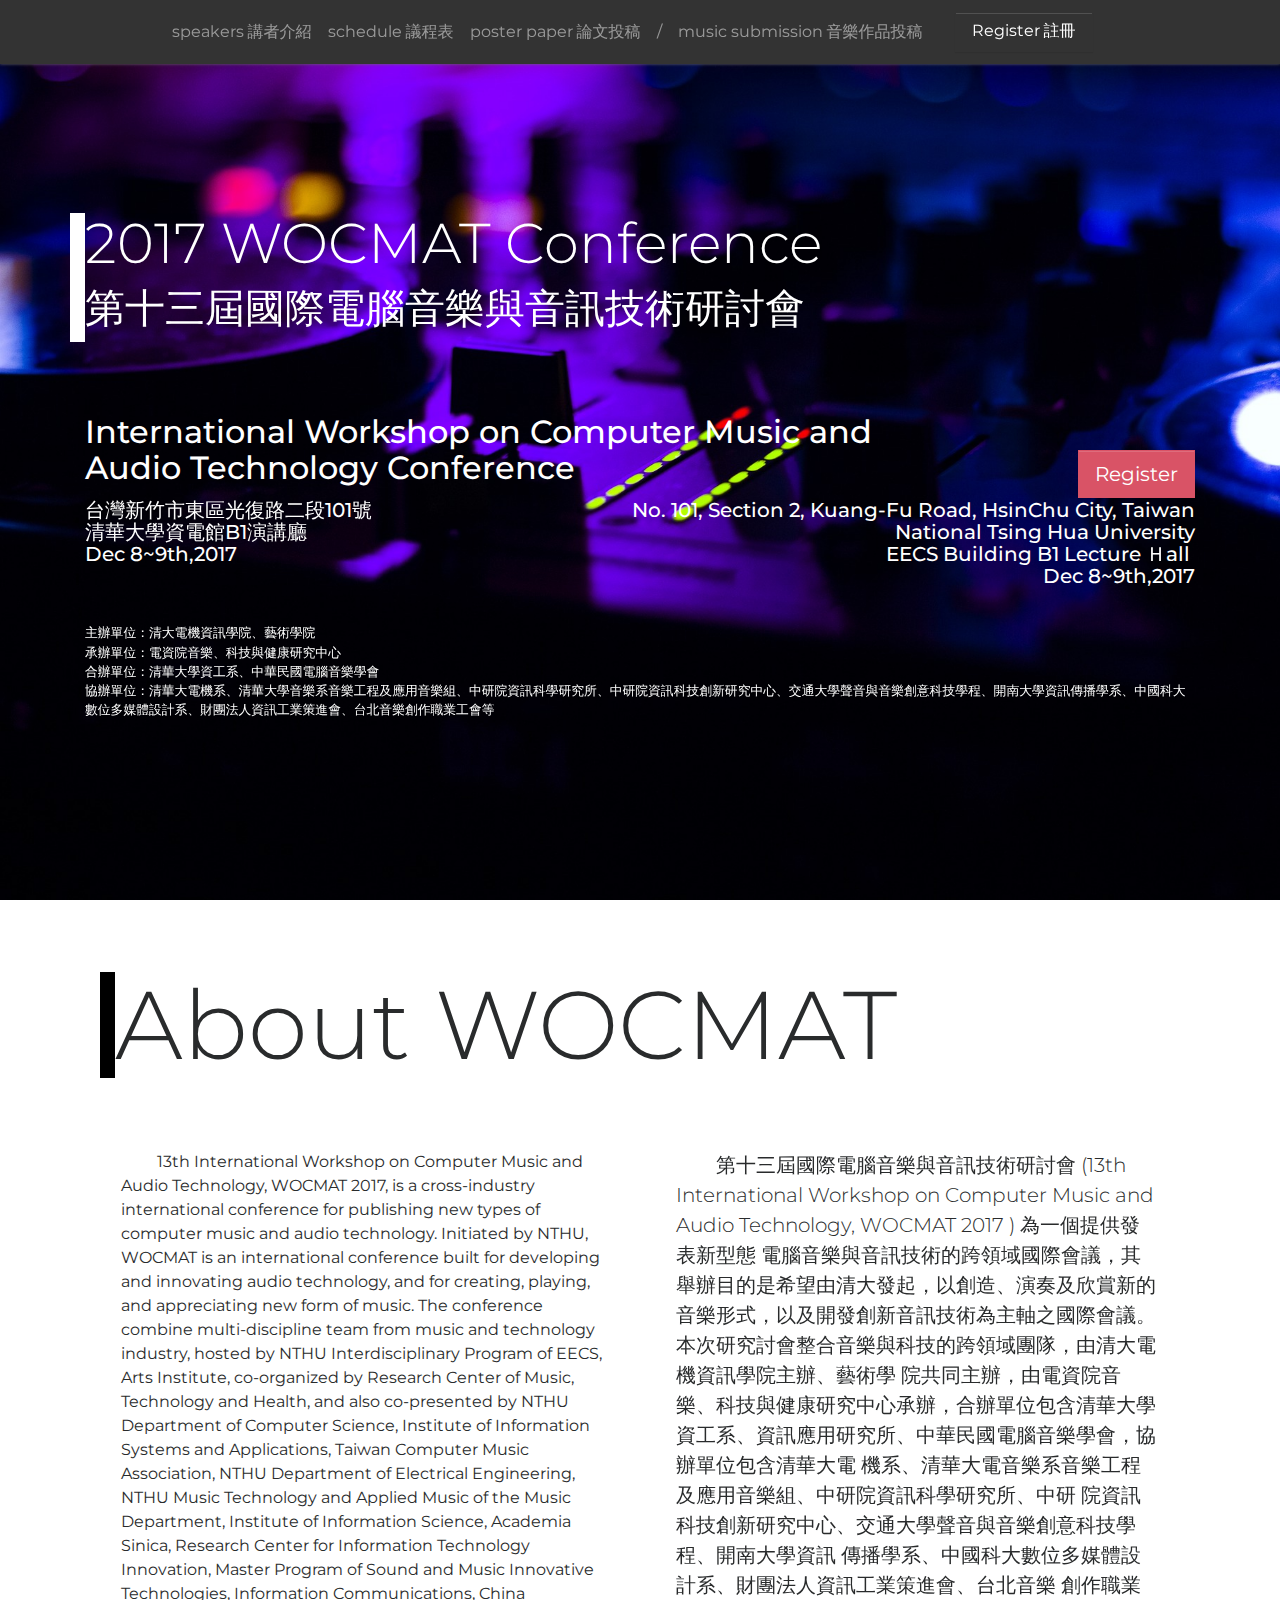
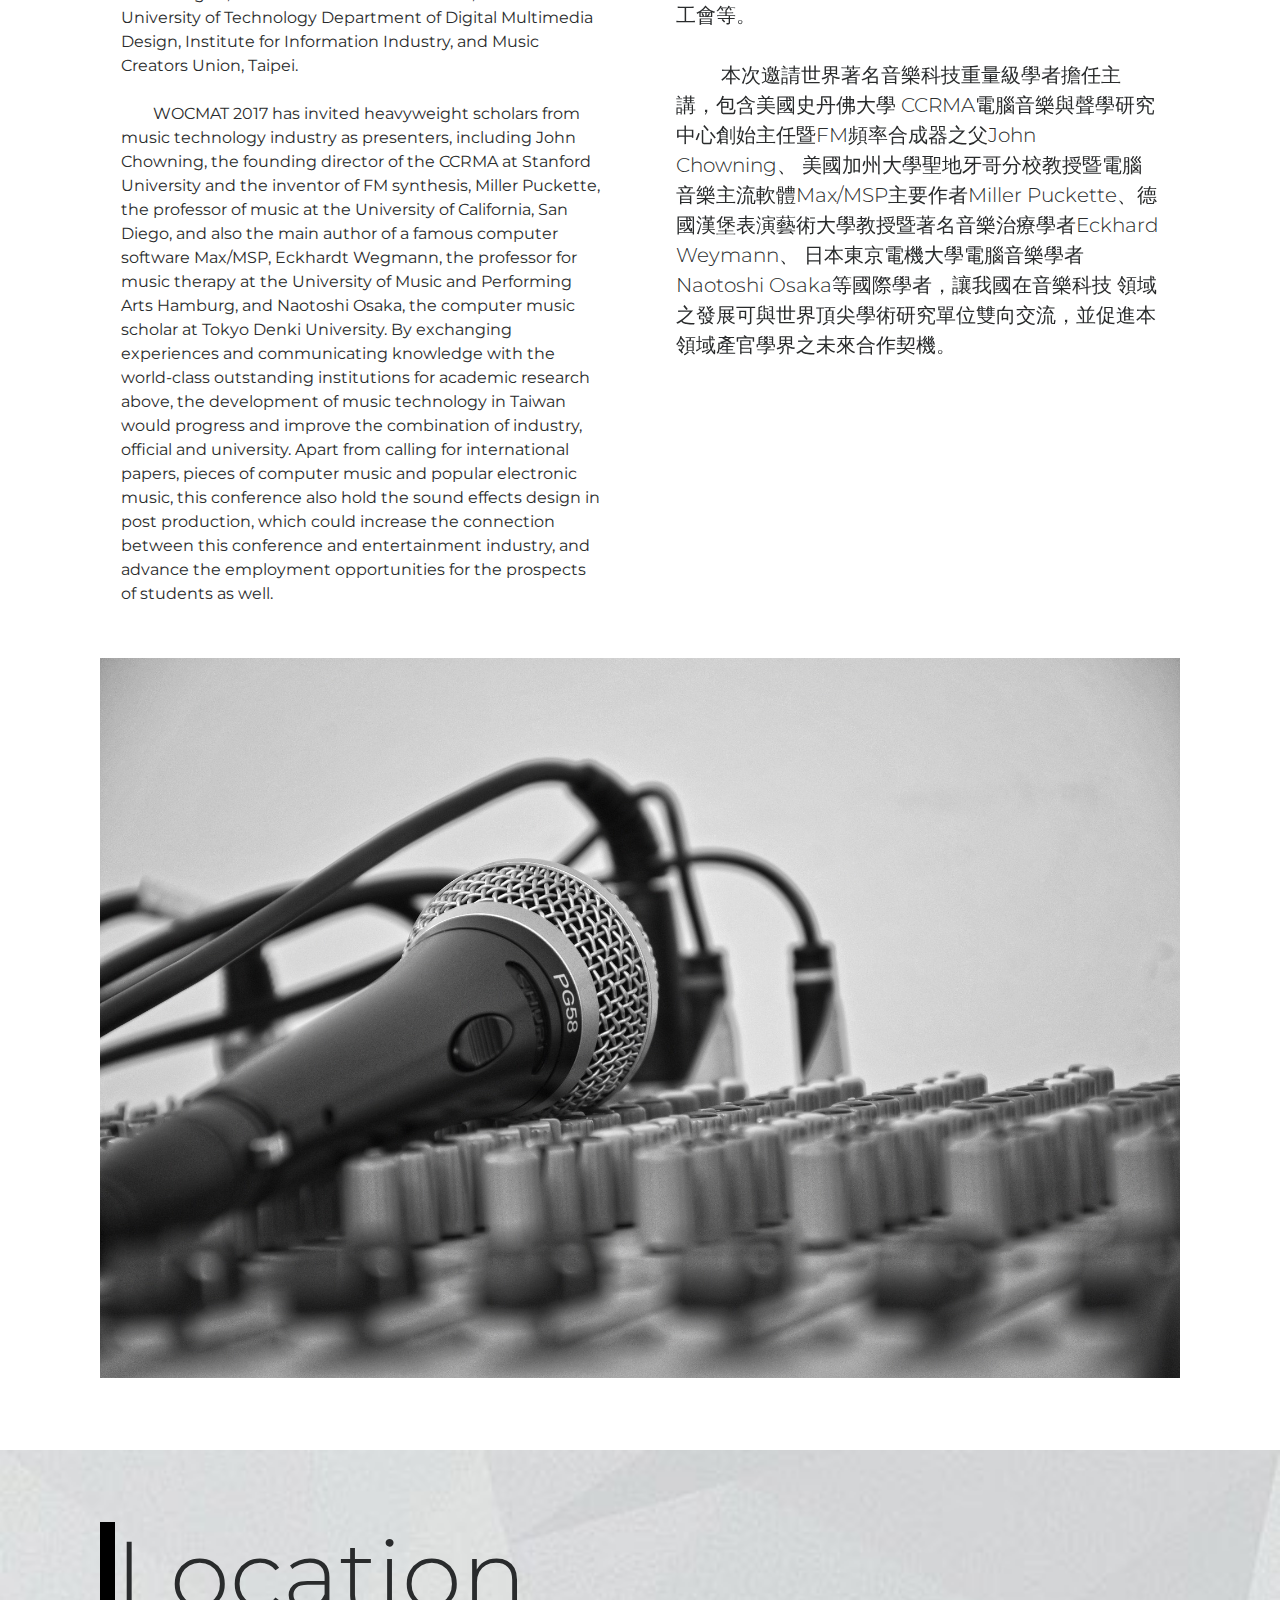
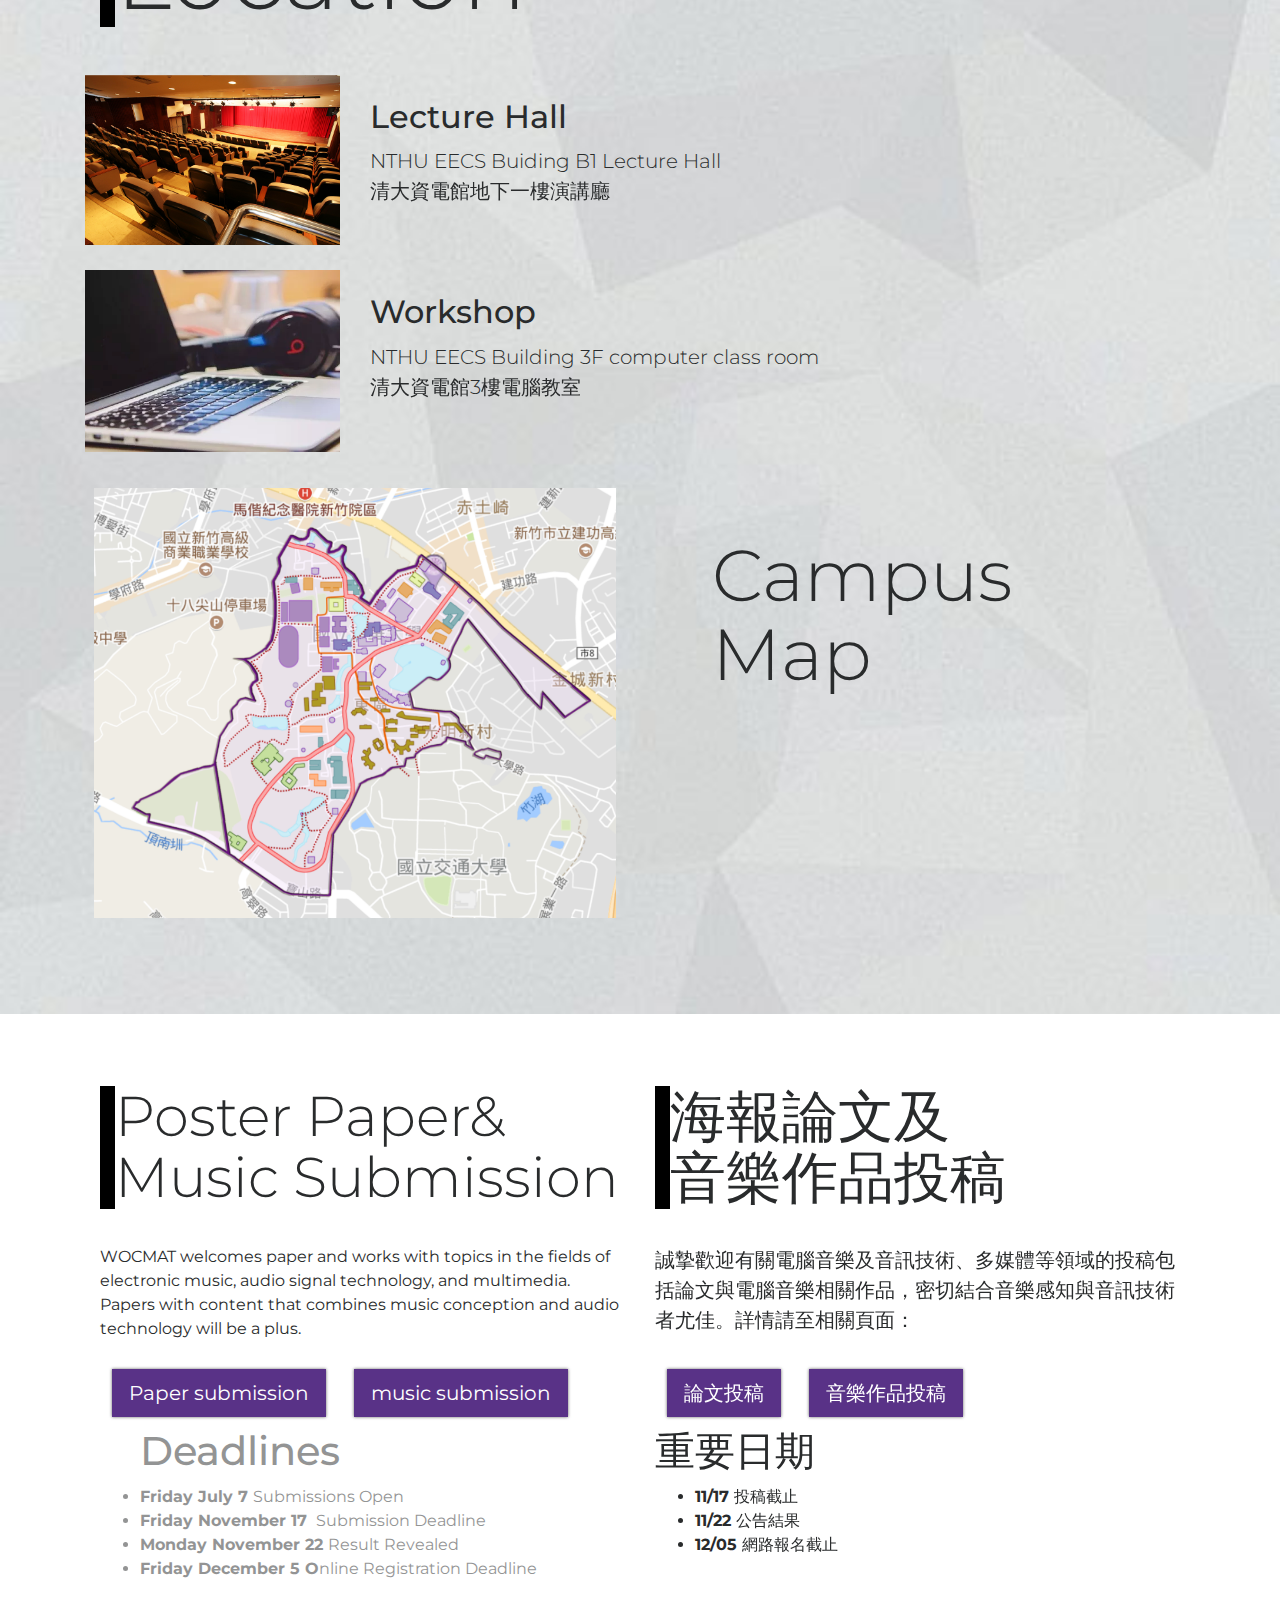
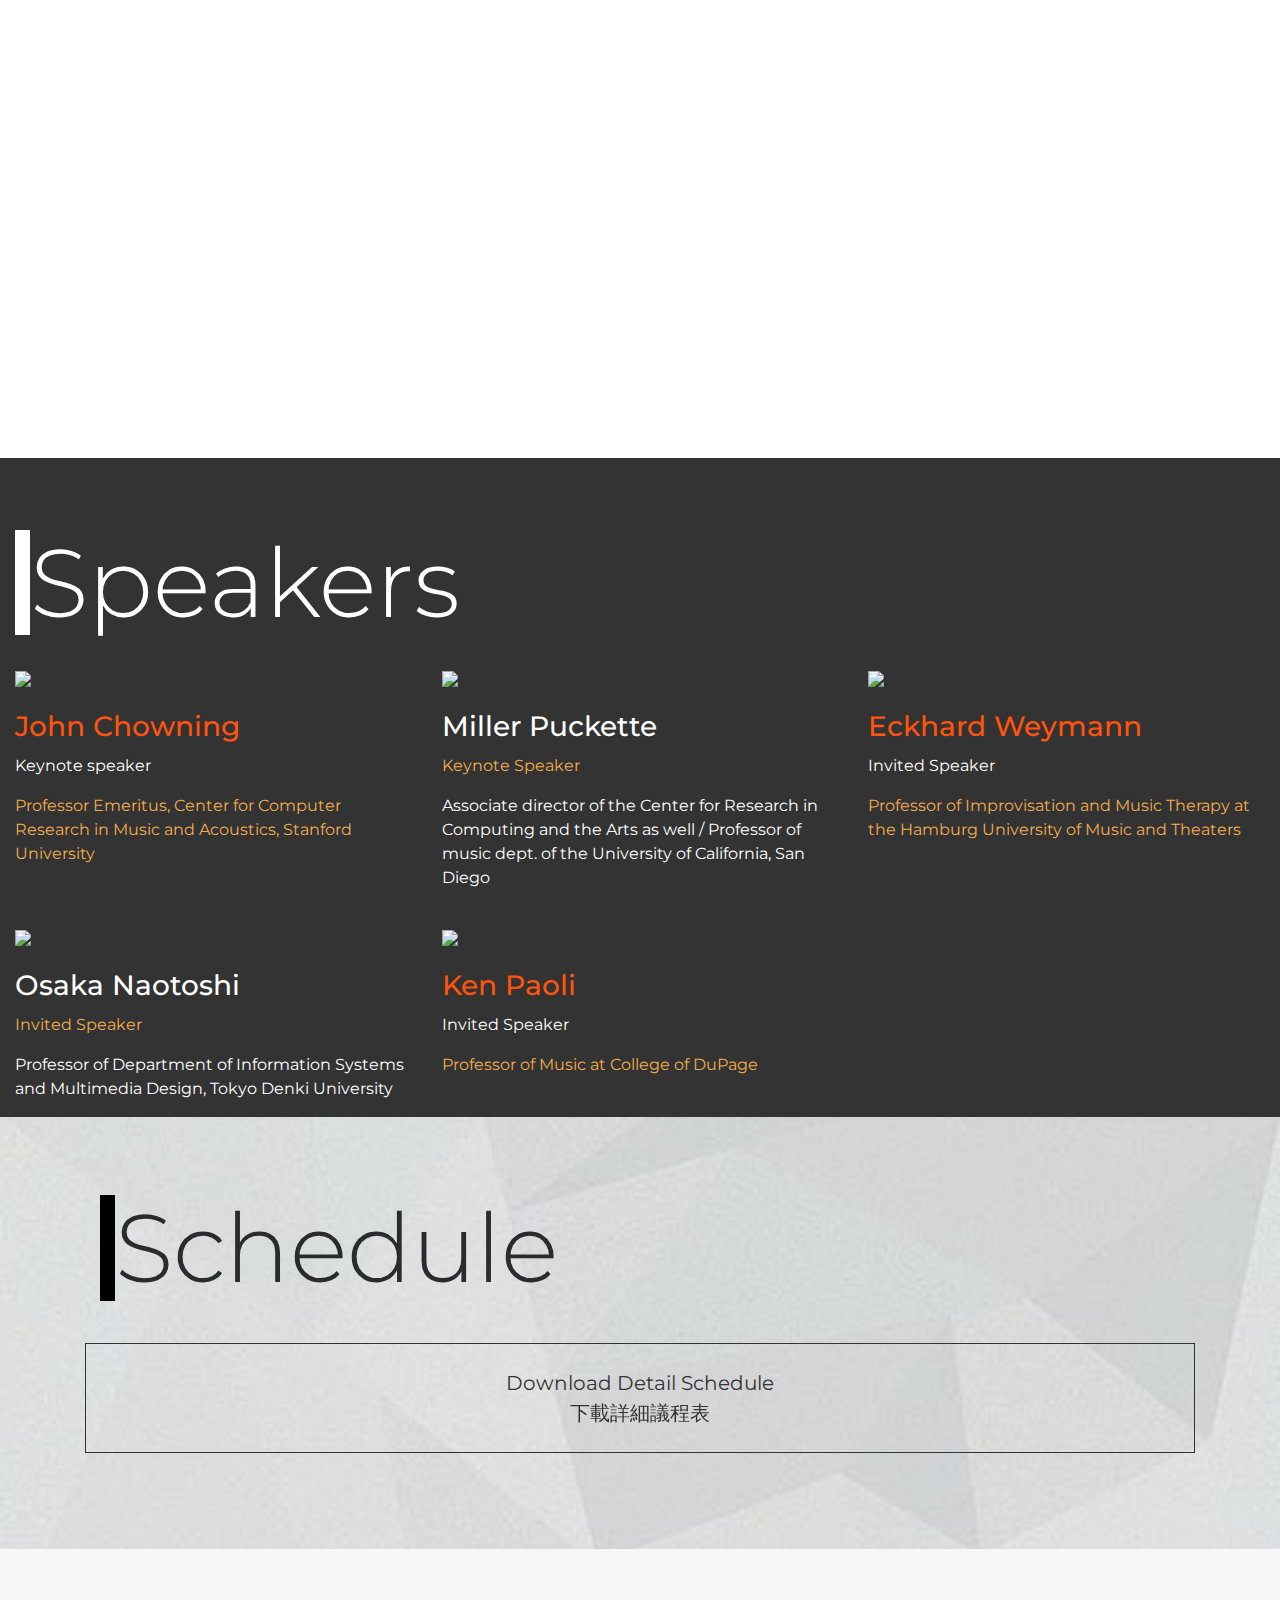
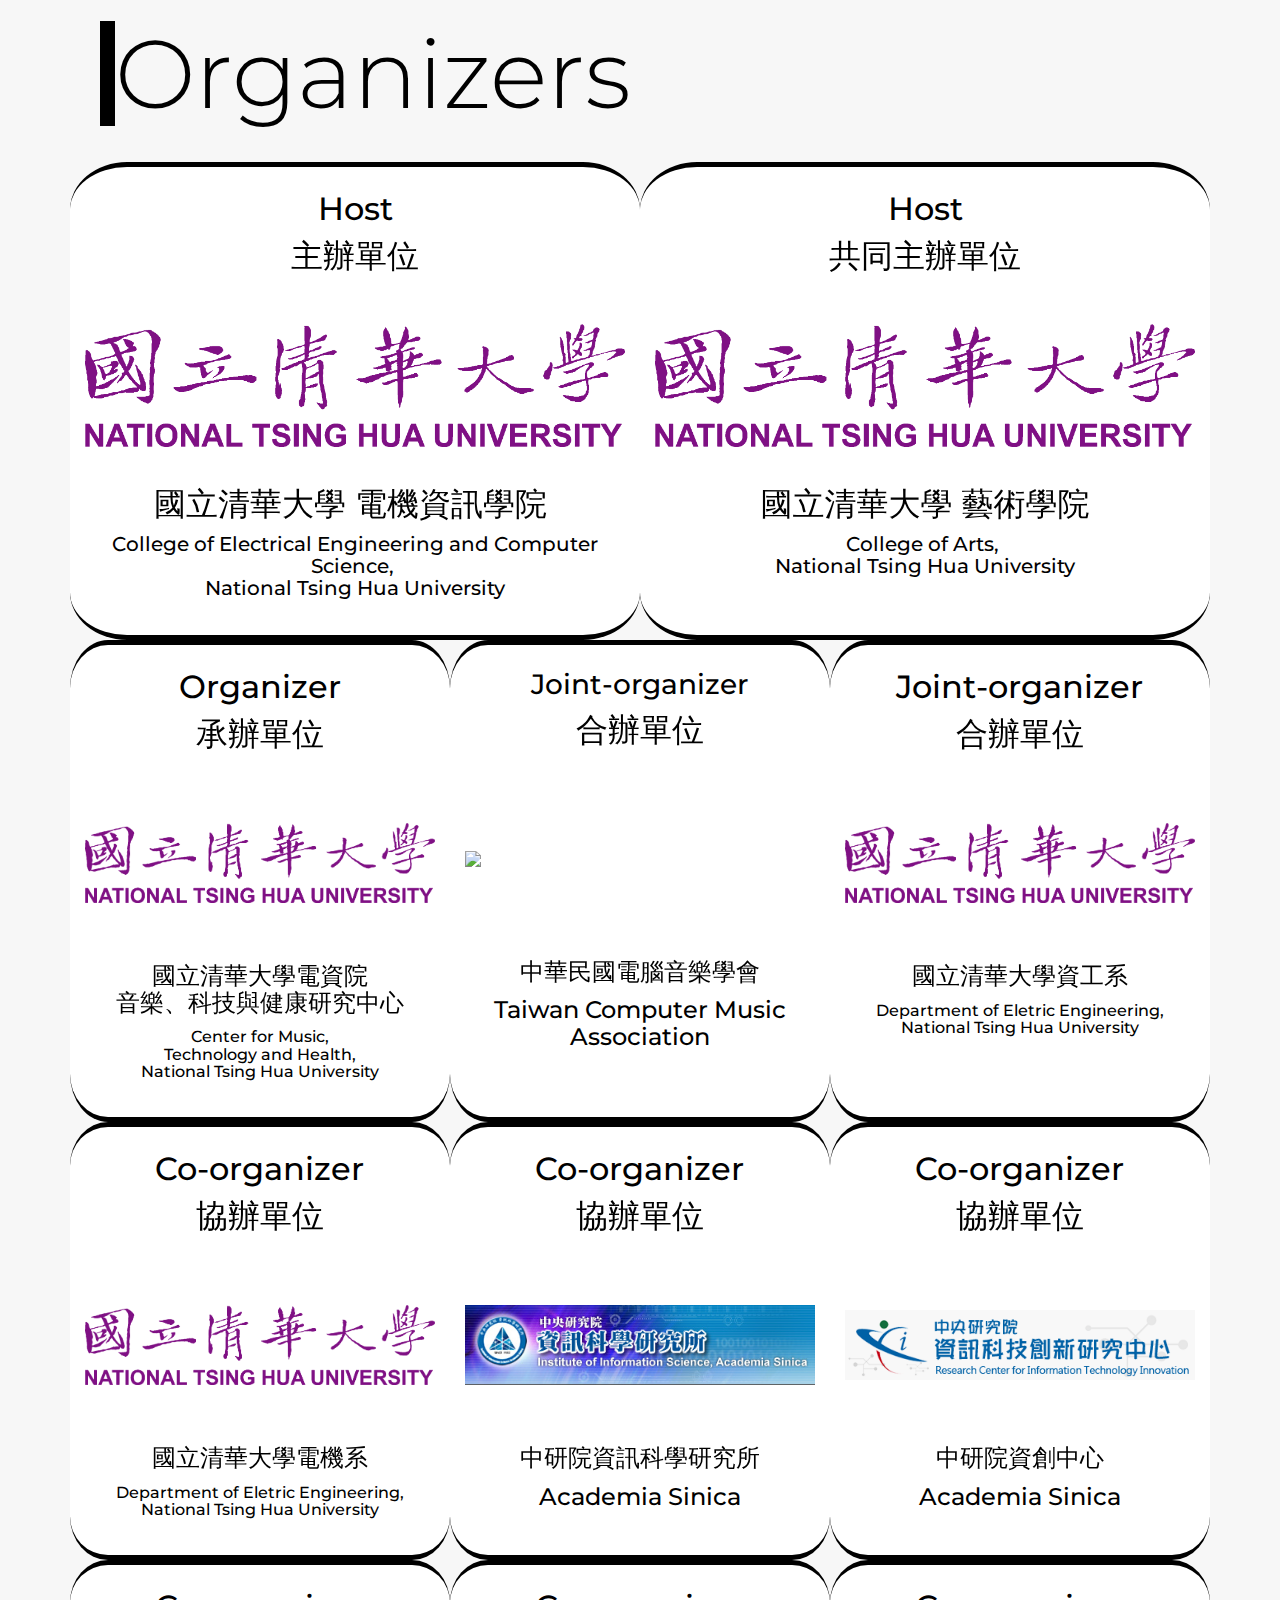
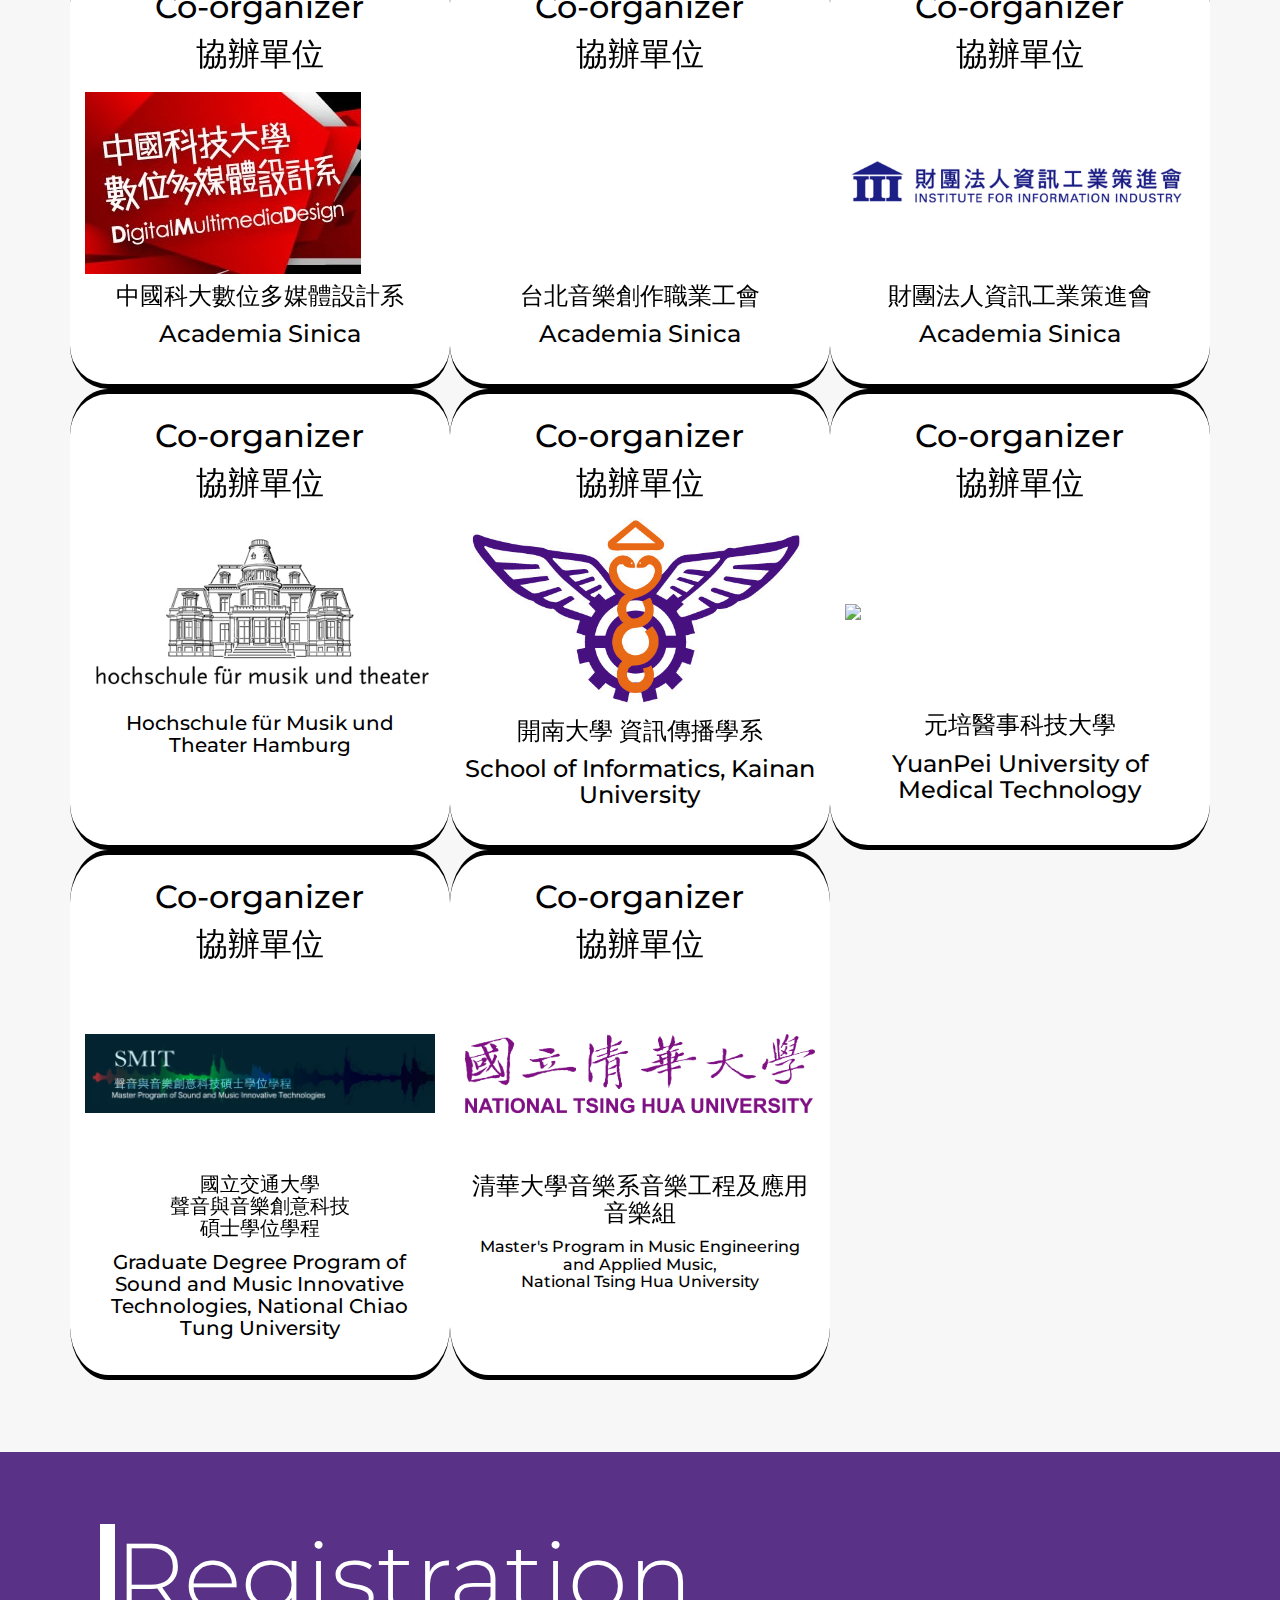
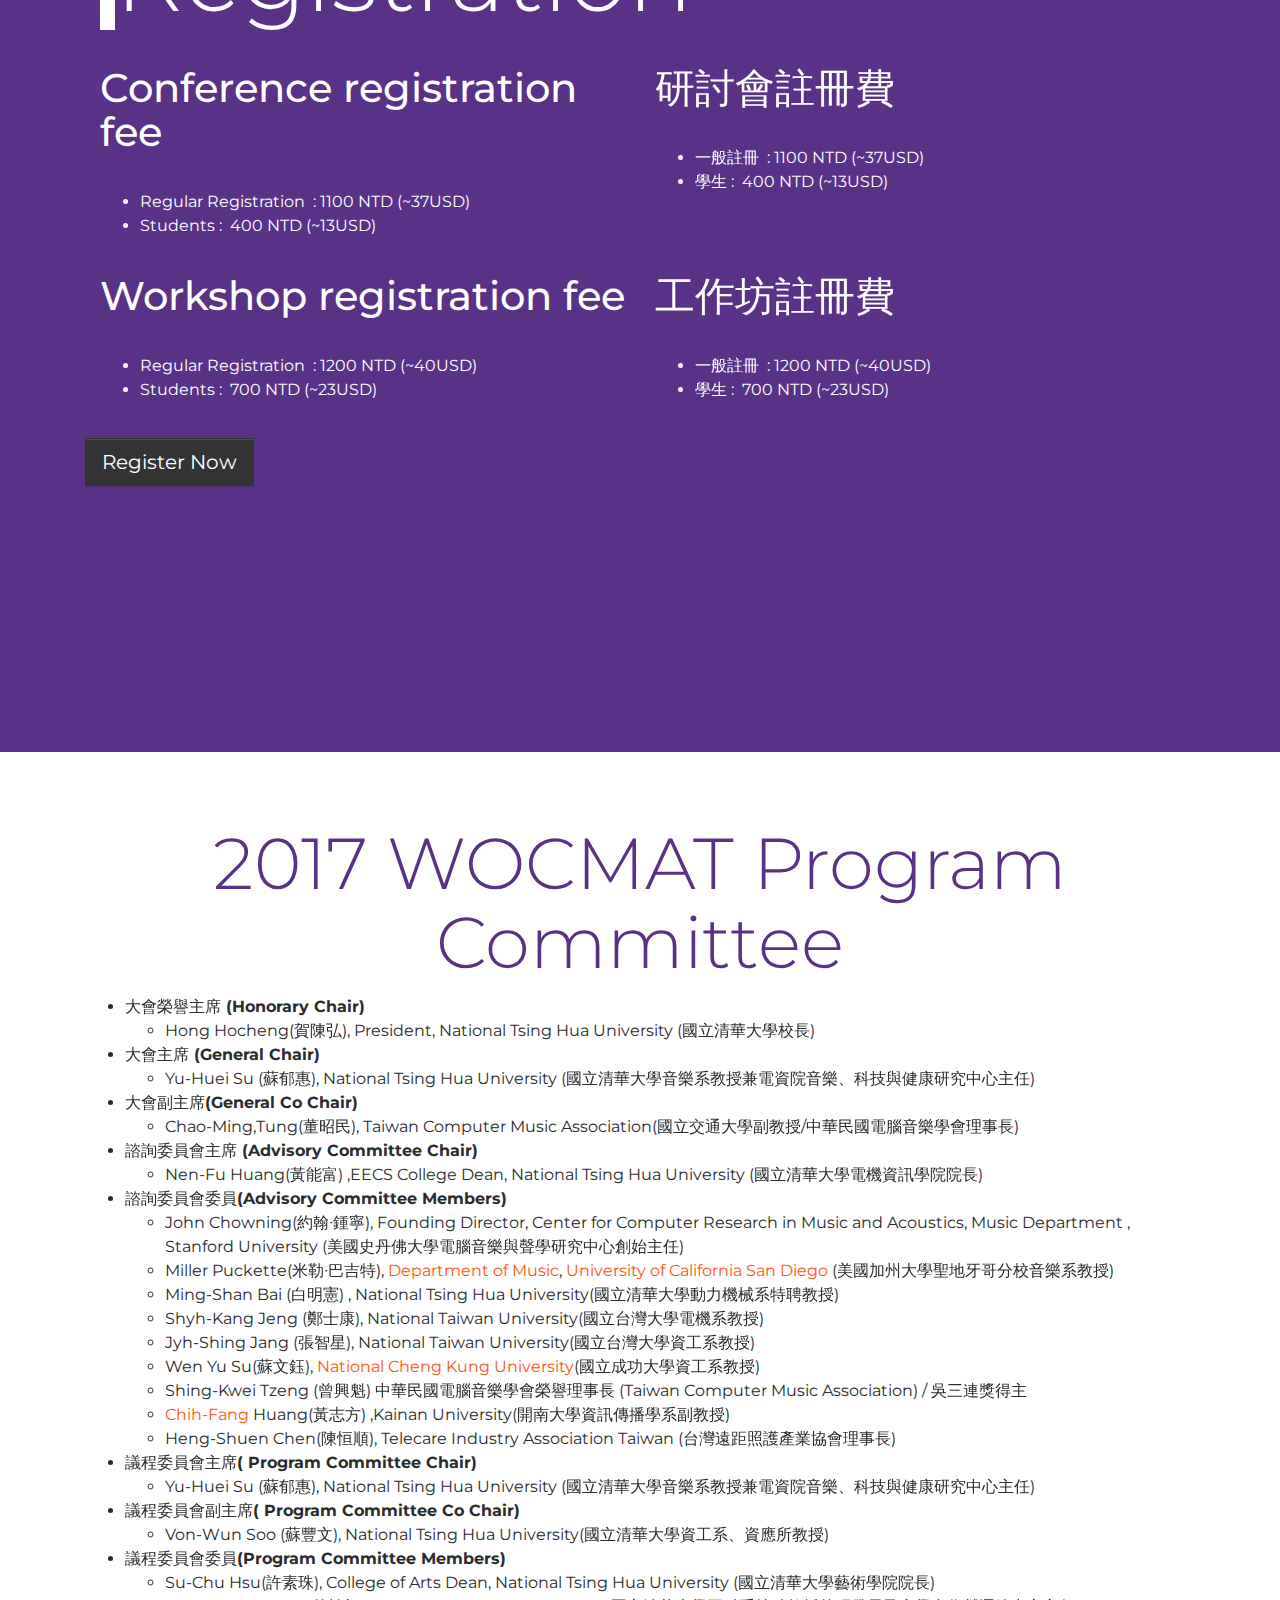
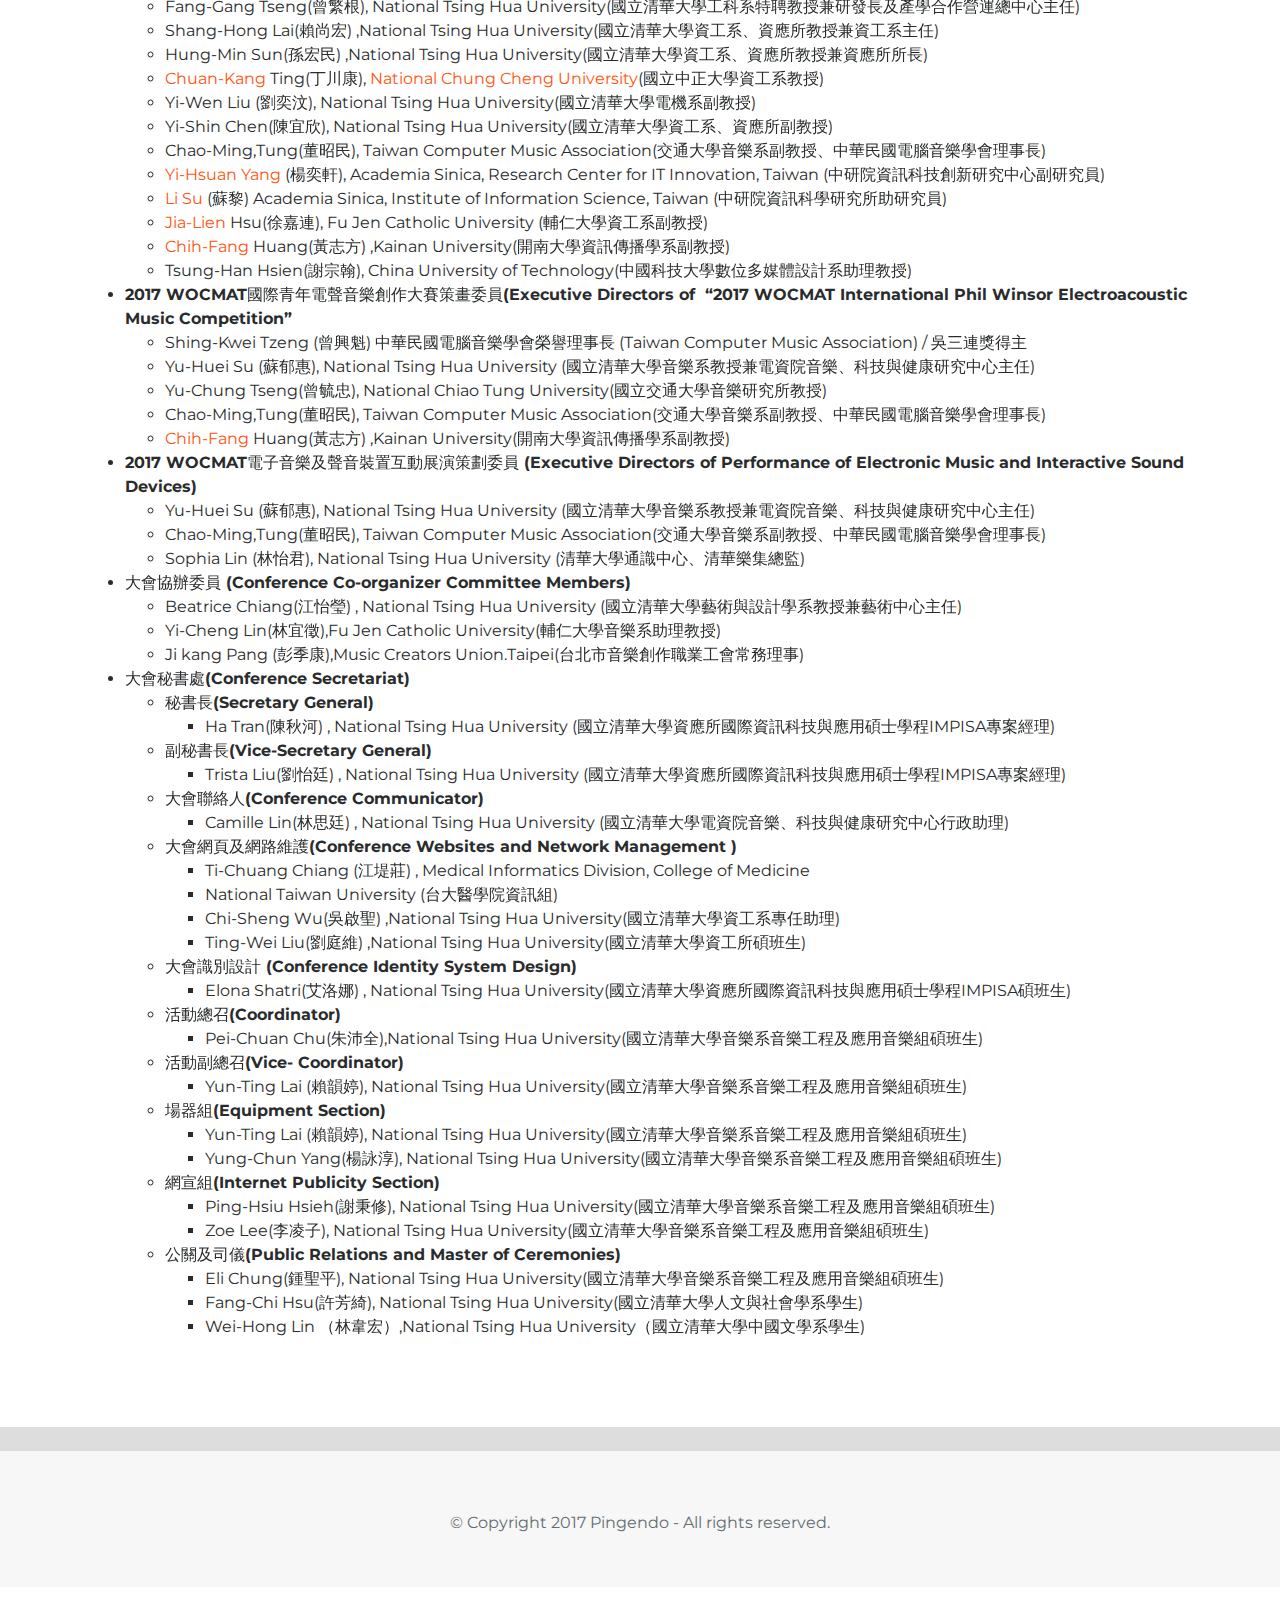
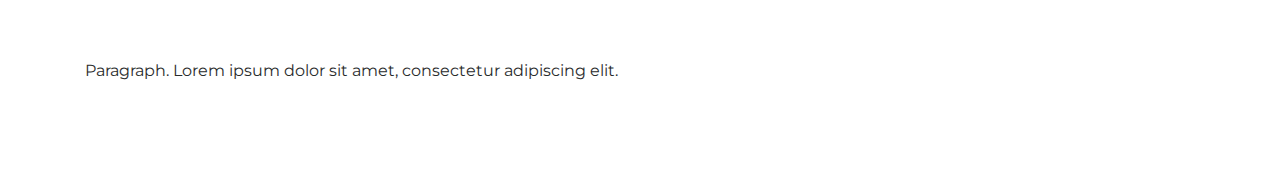
==== commit 86181b18: "update schedule, commitee" ====
--- a/index.html
+++ b/index.html
@@ -307,15 +307,10 @@
             <img src="img/Ken_Paoli.png" class="center-block img-fluid my-3 img-speaker">
             <h3>Ken Paoli</h3>
             <p class="text-white">Invited Speaker</p>
-            <p class="text-warning">Professor of Music at College of DuPage, Northwestern University</p>
+            <p class="text-warning">Professor of Music at College of DuPage</p>
           </a>
         </div>
-        <div class="col-md-4 col-6 mask bg-info">
-          <img src="img/Hans_W_Koch.png" class="center-block img-fluid my-3 img-speaker">
-          <h3>Hans W. Koch</h3>
-          <p class="text-warning">Invited Speaker</p>
-          <p class="text-white">Professor of Academy of Media Arts Cologne</p>
-        </div>
+        <div class="col-md-4 col-6 mask bg-info"></div>
       </div>
     </div>
   </div>
@@ -324,7 +319,13 @@
       <div class="col-md-12 py-1">
         <h1 class="display-1 line-left-black">Schedule</h1>
       </div>
-      <div class="row text-left">
+      <div class="row">
+        <div class="col-md-12">
+          <a href="schedule.pdf" class="btn btn-lg text-center p-3 my-3 w-100 btn-outline-info">Download Detail Schedule
+            <br>下載詳細議程表</a>
+        </div>
+      </div>
+      <div class="row text-left" style="display:none;">
         <div class="col-md-6">
           <div class="card my-1 card-primary">
             <div class="card-block text-center card-primary">
@@ -373,12 +374,6 @@
           </div>
         </div>
       </div>
-      <div class="row">
-        <div class="col-md-12">
-          <a href="schedule.pdf" class="btn btn-outline-primary btn-lg text-center p-3 my-3">Download Detail Schedule
-            <br>下載詳細議程表</a>
-        </div>
-      </div>
     </div>
   </div>
   <div class="py-5 section bg-faded" id="sponsors">
@@ -578,6 +573,172 @@
           </ul>
         </div>
         <a class="btn btn-lg btn-info" href="https://docs.google.com/forms/d/e/1FAIpQLSdh8XHwZwZ871fS81wsKUPl9QxsUU9poWEaMi70nWQBY3y-FQ/viewform?usp=sf_link">Register Now</a>
+      </div>
+    </div>
+  </div>
+  <div class="py-5">
+    <div class="container">
+      <div class="row">
+        <div class="col-md-12">
+          <h1 class="text-center display-3 text-primary">2017 WOCMAT Program Committee</h1>
+          <ul>
+            <li><strong>大會榮譽主席</strong><strong> (Honorary Chair)</strong>
+              <ul>
+                <li>Hong Hocheng(賀陳弘), President, National Tsing Hua University (國立清華大學校長)</li>
+              </ul>
+            </li>
+            <li><strong>大會主席</strong><strong> (General Chair)</strong>
+              <ul>
+                <li>Yu-Huei Su (蘇郁惠), National Tsing Hua University (國立清華大學音樂系教授兼電資院音樂、科技與健康研究中心主任)</li>
+              </ul>
+            </li>
+            <li><strong>大會副主席</strong><strong>(General Co Chair)</strong>
+              <ul>
+                <li>Chao-Ming,Tung(董昭民), Taiwan Computer Music Association(國立交通大學副教授/中華民國電腦音樂學會理事長)</li>
+              </ul>
+            </li>
+            <li><strong>諮詢委員會主席</strong><strong> (Advisory Committee Chair)</strong>
+              <ul>
+                <li>Nen-Fu Huang(黃能富) ,EECS College Dean, National Tsing Hua University (國立清華大學電機資訊學院院長)</li>
+              </ul>
+            </li>
+            <li><strong>諮詢委員會委員</strong><strong>(Advisory Committee Members)</strong>
+              <ul>
+                <li>John Chowning(約翰∙鍾寧), Founding Director, Center for Computer Research in Music and Acoustics, Music Department , Stanford University (美國史丹佛大學電腦音樂與聲學研究中心創始主任)</li>
+                <li>Miller Puckette(米勒∙巴吉特),
+                  <a href="http://music.ucsd.edu/home">Department of Music</a>,
+                  <a href="http://www.ucsd.edu/">University of California San Diego</a>&nbsp;(美國加州大學聖地牙哥分校音樂系教授)</li>
+                <li>Ming-Shan Bai (白明憲) , National Tsing Hua University(國立清華大學動力機械系特聘教授)</li>
+                <li>Shyh-Kang Jeng (鄭士康), National Taiwan University(國立台灣大學電機系教授)</li>
+                <li>Jyh-Shing Jang (張智星), National Taiwan University(國立台灣大學資工系教授)</li>
+                <li>Wen Yu Su(蘇文鈺),
+                  <a href="http://www.ncku.edu.tw/">National Cheng Kung University</a>(國立成功大學資工系教授)</li>
+                <li>Shing-Kwei Tzeng (曾興魁) 中華民國電腦音樂學會榮譽理事長 (Taiwan Computer Music Association) / 吳三連獎得主</li>
+                <li>
+                  <a href="http://ndltd.ncl.edu.tw/cgi-bin/gs32/gsweb.cgi/ccd=xlOwuh/search?q=ade=%22Chi%2C%20Tai-Shih%E3%80%81%20Huang%2C%20Chih-Fang%22.&amp;searchmode=basic">Chih-Fang</a> Huang(黃志方) ,Kainan University(開南大學資訊傳播學系副教授)</li>
+                <li>Heng-Shuen Chen(陳恒順), Telecare Industry Association Taiwan (台灣遠距照護產業協會理事長)</li>
+              </ul>
+            </li>
+            <li><strong>議程委員會主席</strong><strong>( Program Committee Chair)</strong>
+              <ul>
+                <li>Yu-Huei Su (蘇郁惠), National Tsing Hua University (國立清華大學音樂系教授兼電資院音樂、科技與健康研究中心主任)</li>
+              </ul>
+            </li>
+            <li><strong>議程委員會副主席</strong><strong>( Program Committee Co Chair)</strong>
+              <ul>
+                <li>Von-Wun Soo (蘇豐文), National Tsing Hua University(國立清華大學資工系、資應所教授)</li>
+              </ul>
+            </li>
+            <li><strong>議程委員會委員</strong><strong>(Program Committee Members)</strong>
+              <ul>
+                <li>Su-Chu Hsu(許素珠), College of Arts&nbsp;Dean, National Tsing Hua University (國立清華大學藝術學院院長)</li>
+                <li>Fang-Gang Tseng(曾繁根), National Tsing Hua University(國立清華大學工科系特聘教授兼研發長及產學合作營運總中心主任)</li>
+                <li>Shang-Hong Lai(賴尚宏) ,National Tsing Hua University(國立清華大學資工系、資應所教授兼資工系主任)</li>
+                <li>Hung-Min Sun(孫宏民) ,National Tsing Hua University(國立清華大學資工系、資應所教授兼資應所所長)</li>
+                <li>
+                  <a href="http://ndltd.ncl.edu.tw/cgi-bin/gs32/gsweb.cgi/ccd=qu_yuW/search?q=ade=%22TING%2C%20CHUAN-KANG%22.&amp;searchmode=basic">Chuan-Kang</a> Ting(丁川康),
+                  <a href="https://www.ccu.edu.tw/">National Chung Cheng University</a>(國立中正大學資工系教授)</li>
+                <li>Yi-Wen Liu (劉奕汶), National Tsing Hua University(國立清華大學電機系副教授)</li>
+                <li>Yi-Shin Chen(陳宜欣), National Tsing Hua University(國立清華大學資工系、資應所副教授)</li>
+                <li>Chao-Ming,Tung(董昭民), Taiwan Computer Music Association(交通大學音樂系副教授、中華民國電腦音樂學會理事長)</li>
+                <li>
+                  <a href="https://plus.google.com/u/0/110699334839512603127?prsrc=4">Yi-Hsuan Yang</a> (楊奕軒), Academia Sinica, Research Center for IT Innovation, Taiwan&nbsp;(中研院資訊科技創新研究中心副研究員)</li>
+                <li>
+                  <a href="https://plus.google.com/u/0/114061514994910013821?prsrc=4">Li Su</a> (蘇黎) Academia Sinica, Institute of Information Science, Taiwan&nbsp;(中研院資訊科學研究所助研究員)</li>
+                <li>
+                  <a href="https://plus.google.com/u/0/111044789892242519791?prsrc=4">Jia-Lien</a> Hsu(徐嘉連), Fu Jen Catholic University (輔仁大學資工系副教授)</li>
+                <li>
+                  <a href="http://ndltd.ncl.edu.tw/cgi-bin/gs32/gsweb.cgi/ccd=xlOwuh/search?q=ade=%22Chi%2C%20Tai-Shih%E3%80%81%20Huang%2C%20Chih-Fang%22.&amp;searchmode=basic">Chih-Fang</a> Huang(黃志方) ,Kainan University(開南大學資訊傳播學系副教授)</li>
+                <li>Tsung-Han Hsien(謝宗翰), China University of Technology(中國科技大學數位多媒體設計系助理教授)</li>
+              </ul>
+            </li>
+            <li><strong>2017 WOCMAT</strong><strong>國際青年電聲音樂創作大賽策畫委員</strong><strong>(Executive Directors of &nbsp;“2017 WOCMAT International Phil Winsor Electroacoustic Music Competition” </strong>
+              <ul>
+                <li>Shing-Kwei Tzeng (曾興魁) 中華民國電腦音樂學會榮譽理事長 (Taiwan Computer Music Association) / 吳三連獎得主</li>
+                <li>Yu-Huei Su (蘇郁惠), National Tsing Hua University (國立清華大學音樂系教授兼電資院音樂、科技與健康研究中心主任)</li>
+                <li>Yu-Chung Tseng(曾毓忠), National Chiao Tung University(國立交通大學音樂研究所教授)</li>
+                <li>Chao-Ming,Tung(董昭民), Taiwan Computer Music Association(交通大學音樂系副教授、中華民國電腦音樂學會理事長)</li>
+                <li>
+                  <a href="http://ndltd.ncl.edu.tw/cgi-bin/gs32/gsweb.cgi/ccd=xlOwuh/search?q=ade=%22Chi%2C%20Tai-Shih%E3%80%81%20Huang%2C%20Chih-Fang%22.&amp;searchmode=basic">Chih-Fang</a> Huang(黃志方) ,Kainan University(開南大學資訊傳播學系副教授)</li>
+              </ul>
+            </li>
+            <li><strong>2017 WOCMAT</strong><strong>電子音樂及聲音裝置互動展演策劃委員</strong><strong> (Executive Directors of Performance of Electronic Music and Interactive Sound Devices)</strong>
+              <ul>
+                <li>Yu-Huei Su (蘇郁惠), National Tsing Hua University (國立清華大學音樂系教授兼電資院音樂、科技與健康研究中心主任)</li>
+                <li>Chao-Ming,Tung(董昭民), Taiwan Computer Music Association(交通大學音樂系副教授、中華民國電腦音樂學會理事長)</li>
+                <li>Sophia&nbsp;Lin (林怡君), National Tsing Hua University (清華大學通識中心、清華樂集總監)</li>
+              </ul>
+            </li>
+            <li><strong>大會協辦委員</strong><strong> (Conference Co-organizer Committee Members)</strong>
+              <ul>
+                <li>Beatrice Chiang(江怡瑩) , National Tsing Hua University (國立清華大學藝術與設計學系教授兼藝術中心主任)</li>
+                <li>Yi-Cheng Lin(林宜徵),Fu Jen Catholic University(輔仁大學音樂系助理教授)</li>
+                <li>Ji kang Pang (彭季康),Music Creators Union.Taipei(台北市音樂創作職業工會常務理事)</li>
+              </ul>
+            </li>
+            <li><strong>大會秘書處</strong><strong>(Conference Secretariat)</strong>
+              <ul>
+                <li><strong>秘書長</strong><strong>(Secretary General)</strong>
+                  <ul>
+                    <li>Ha Tran(陳秋河) , National Tsing Hua University (國立清華大學資應所國際資訊科技與應用碩士學程IMPISA專案經理)</li>
+                  </ul>
+                </li>
+                <li><strong>副秘書長</strong><strong>(Vice-Secretary General)</strong>
+                  <ul>
+                    <li>Trista Liu(劉怡廷) , National Tsing Hua University (國立清華大學資應所國際資訊科技與應用碩士學程IMPISA專案經理)</li>
+                  </ul>
+                </li>
+                <li><strong>大會聯絡人</strong><strong>(Conference Communicator)</strong>
+                  <ul>
+                    <li>Camille Lin(林思廷) , National Tsing Hua University (國立清華大學電資院音樂、科技與健康研究中心行政助理)</li>
+                  </ul>
+                </li>
+                <li><strong>大會網頁及網路維護</strong><strong>(Conference Websites and Network Management )</strong>
+                  <ul>
+                    <li>Ti-Chuang Chiang (江堤莊) , Medical Informatics Division, College of Medicine</li>
+                    <li>National Taiwan University (台大醫學院資訊組)</li>
+                    <li>Chi-Sheng Wu(吳啟聖) ,National Tsing Hua University(國立清華大學資工系專任助理)</li>
+                    <li>Ting-Wei Liu(劉庭維) ,National Tsing Hua University(國立清華大學資工所碩班生)</li>
+                  </ul>
+                </li>
+                <li><strong>大會識別設計</strong><strong> (Conference Identity System Design)</strong>
+                  <ul>
+                    <li>Elona Shatri(艾洛娜) , National Tsing Hua University(國立清華大學資應所國際資訊科技與應用碩士學程IMPISA碩班生)</li>
+                  </ul>
+                </li>
+                <li><strong>活動總召</strong><strong>(Coordinator)</strong>
+                  <ul>
+                    <li>Pei-Chuan Chu(朱沛全),National Tsing Hua University(國立清華大學音樂系音樂工程及應用音樂組碩班生)</li>
+                  </ul>
+                </li>
+                <li><strong>活動副總召</strong><strong>(Vice- Coordinator)</strong>
+                  <ul>
+                    <li>Yun-Ting Lai (賴韻婷), National Tsing Hua University(國立清華大學音樂系音樂工程及應用音樂組碩班生)</li>
+                  </ul>
+                </li>
+                <li><strong>場器組</strong><strong>(Equipment Section)</strong>
+                  <ul>
+                    <li>Yun-Ting Lai (賴韻婷), National Tsing Hua University(國立清華大學音樂系音樂工程及應用音樂組碩班生)</li>
+                    <li>Yung-Chun Yang(楊詠淳), National Tsing Hua University(國立清華大學音樂系音樂工程及應用音樂組碩班生)</li>
+                  </ul>
+                </li>
+                <li><strong>網宣組</strong><strong>(Internet Publicity Section)</strong>
+                  <ul>
+                    <li>Ping-Hsiu Hsieh(謝秉修), National Tsing Hua University(國立清華大學音樂系音樂工程及應用音樂組碩班生)</li>
+                    <li>Zoe Lee(李凌子), National Tsing Hua University(國立清華大學音樂系音樂工程及應用音樂組碩班生)</li>
+                  </ul>
+                </li>
+                <li><strong>公關及司儀</strong><strong>(Public Relations and Master of Ceremonies)</strong>
+                  <ul>
+                    <li>Eli Chung(鍾聖平), National Tsing Hua University(國立清華大學音樂系音樂工程及應用音樂組碩班生)</li>
+                    <li>Fang-Chi Hsu(許芳綺), National Tsing Hua University(國立清華大學人文與社會學系學生)</li>
+                    <li>Wei-Hong Lin （林韋宏）,National Tsing Hua University（國立清華大學中國文學系學生)</li>
+                  </ul>
+                </li>
+              </ul>
+            </li>
+          </ul>
+        </div>
       </div>
     </div>
   </div>
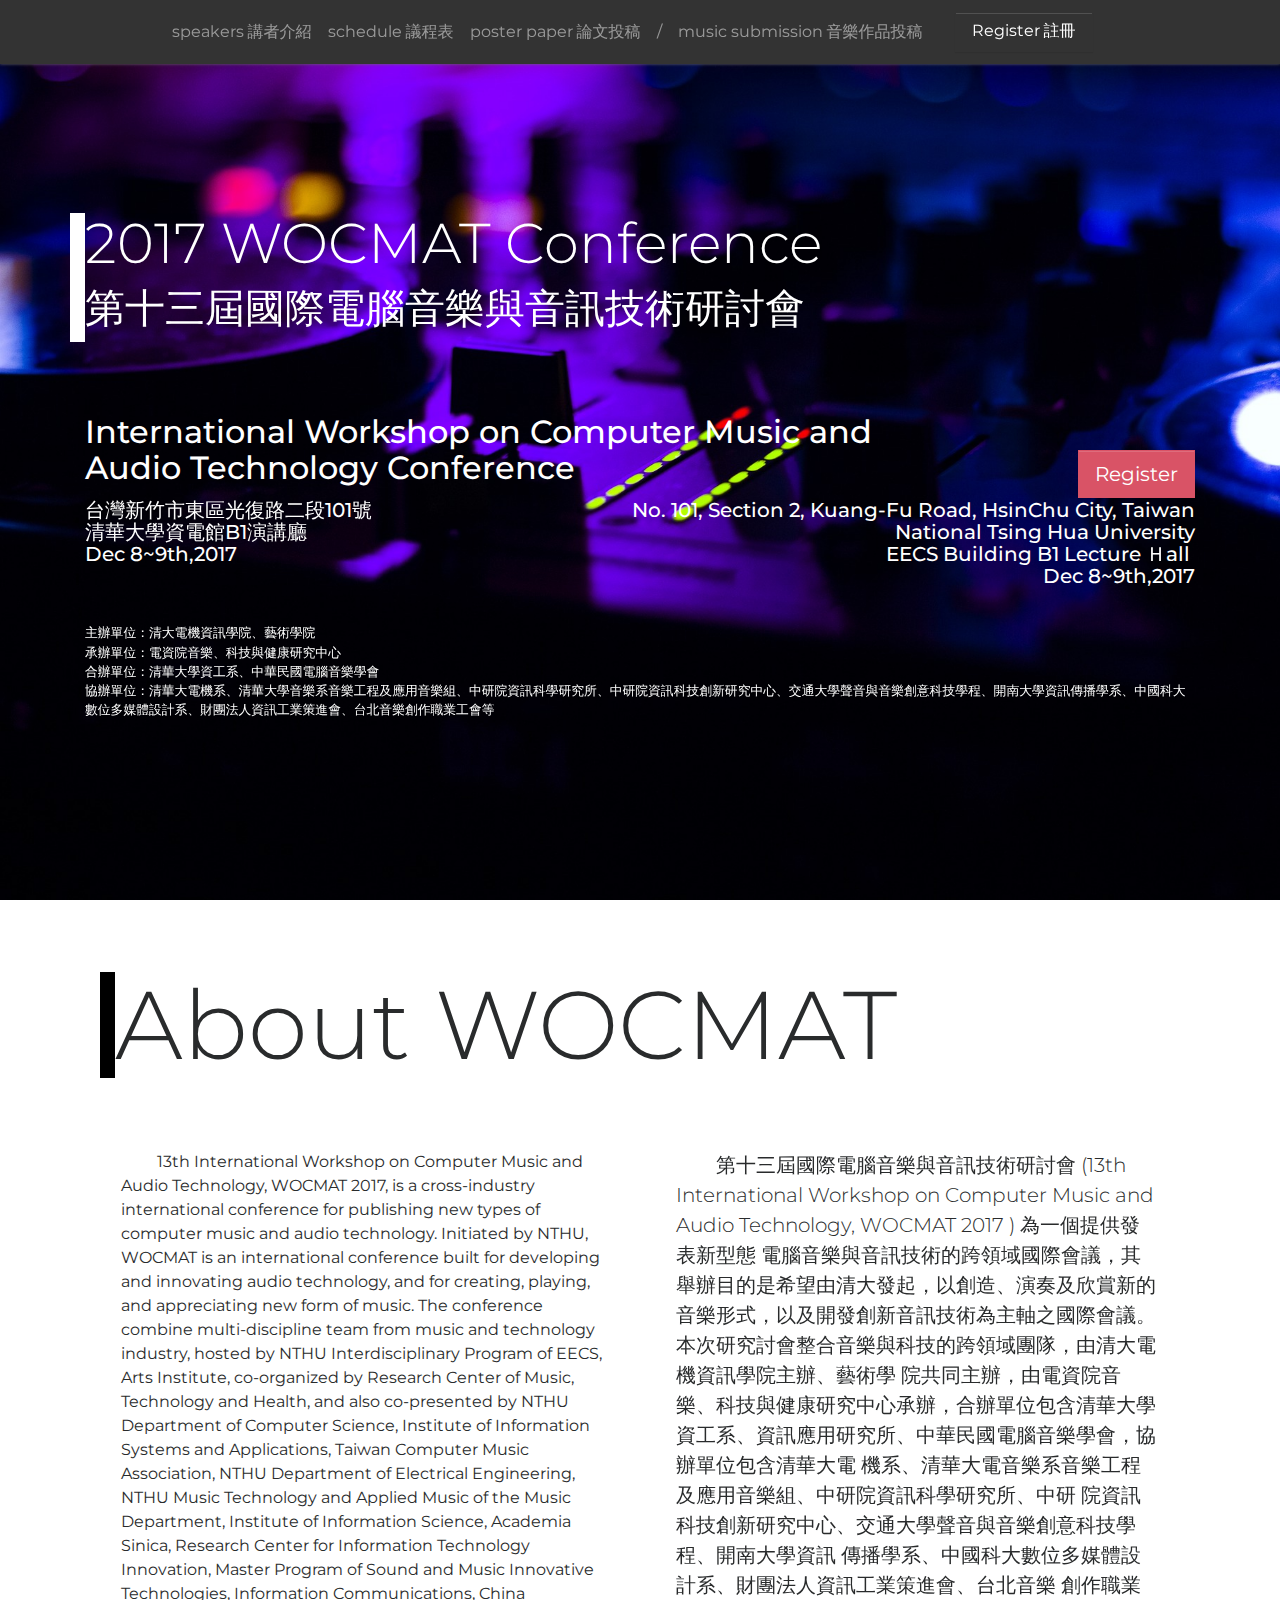
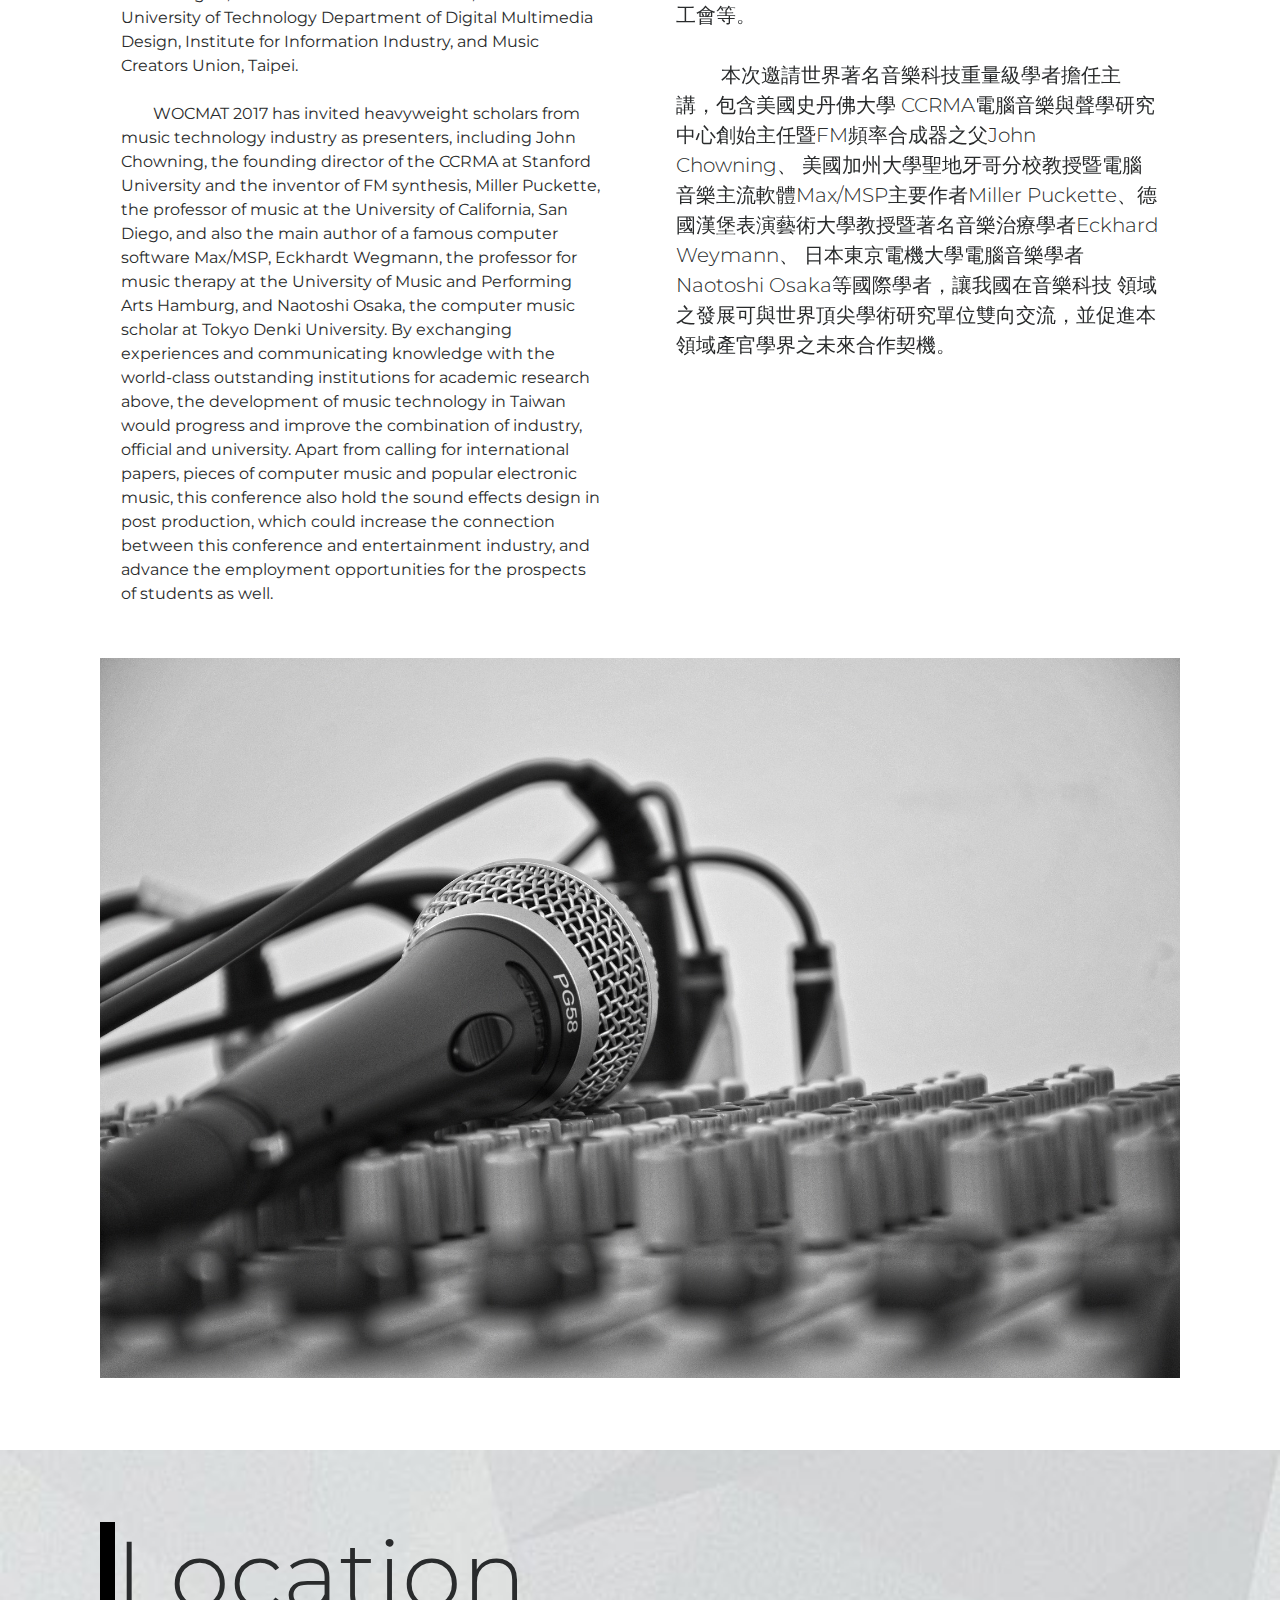
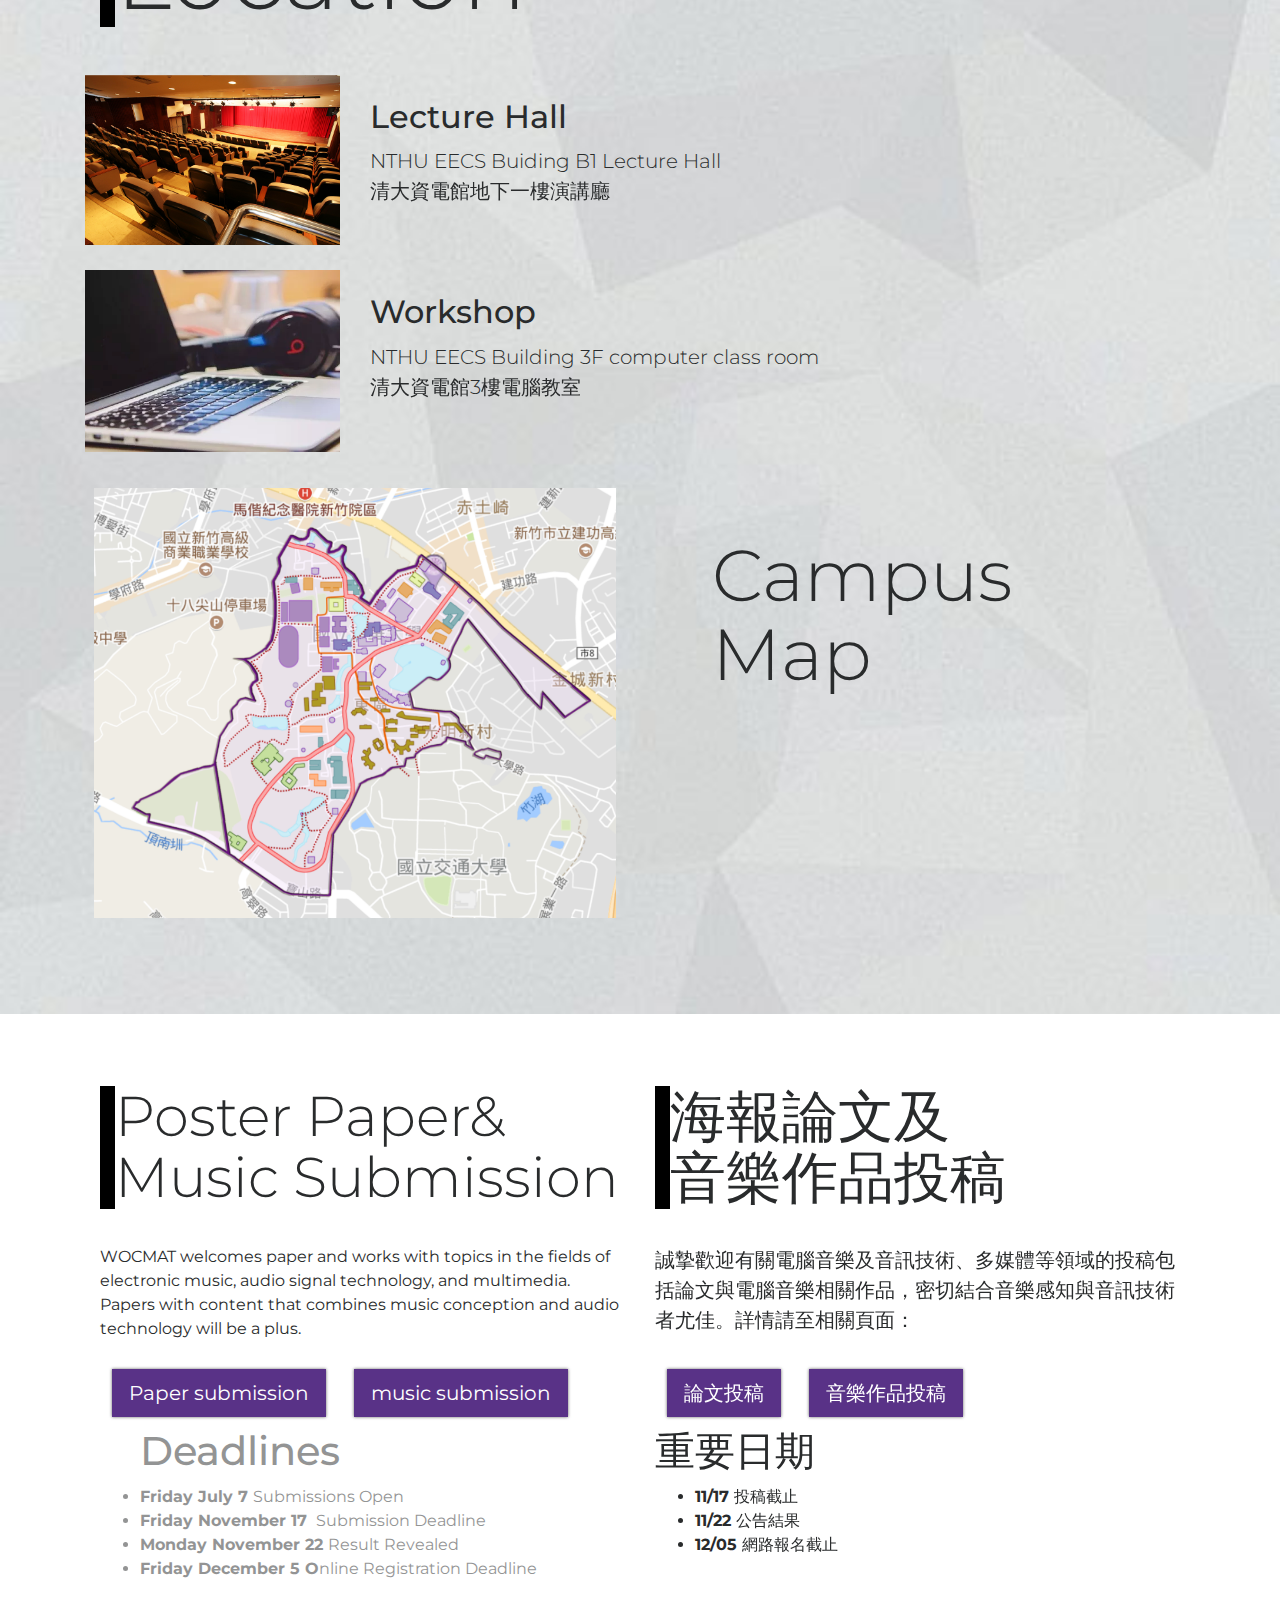
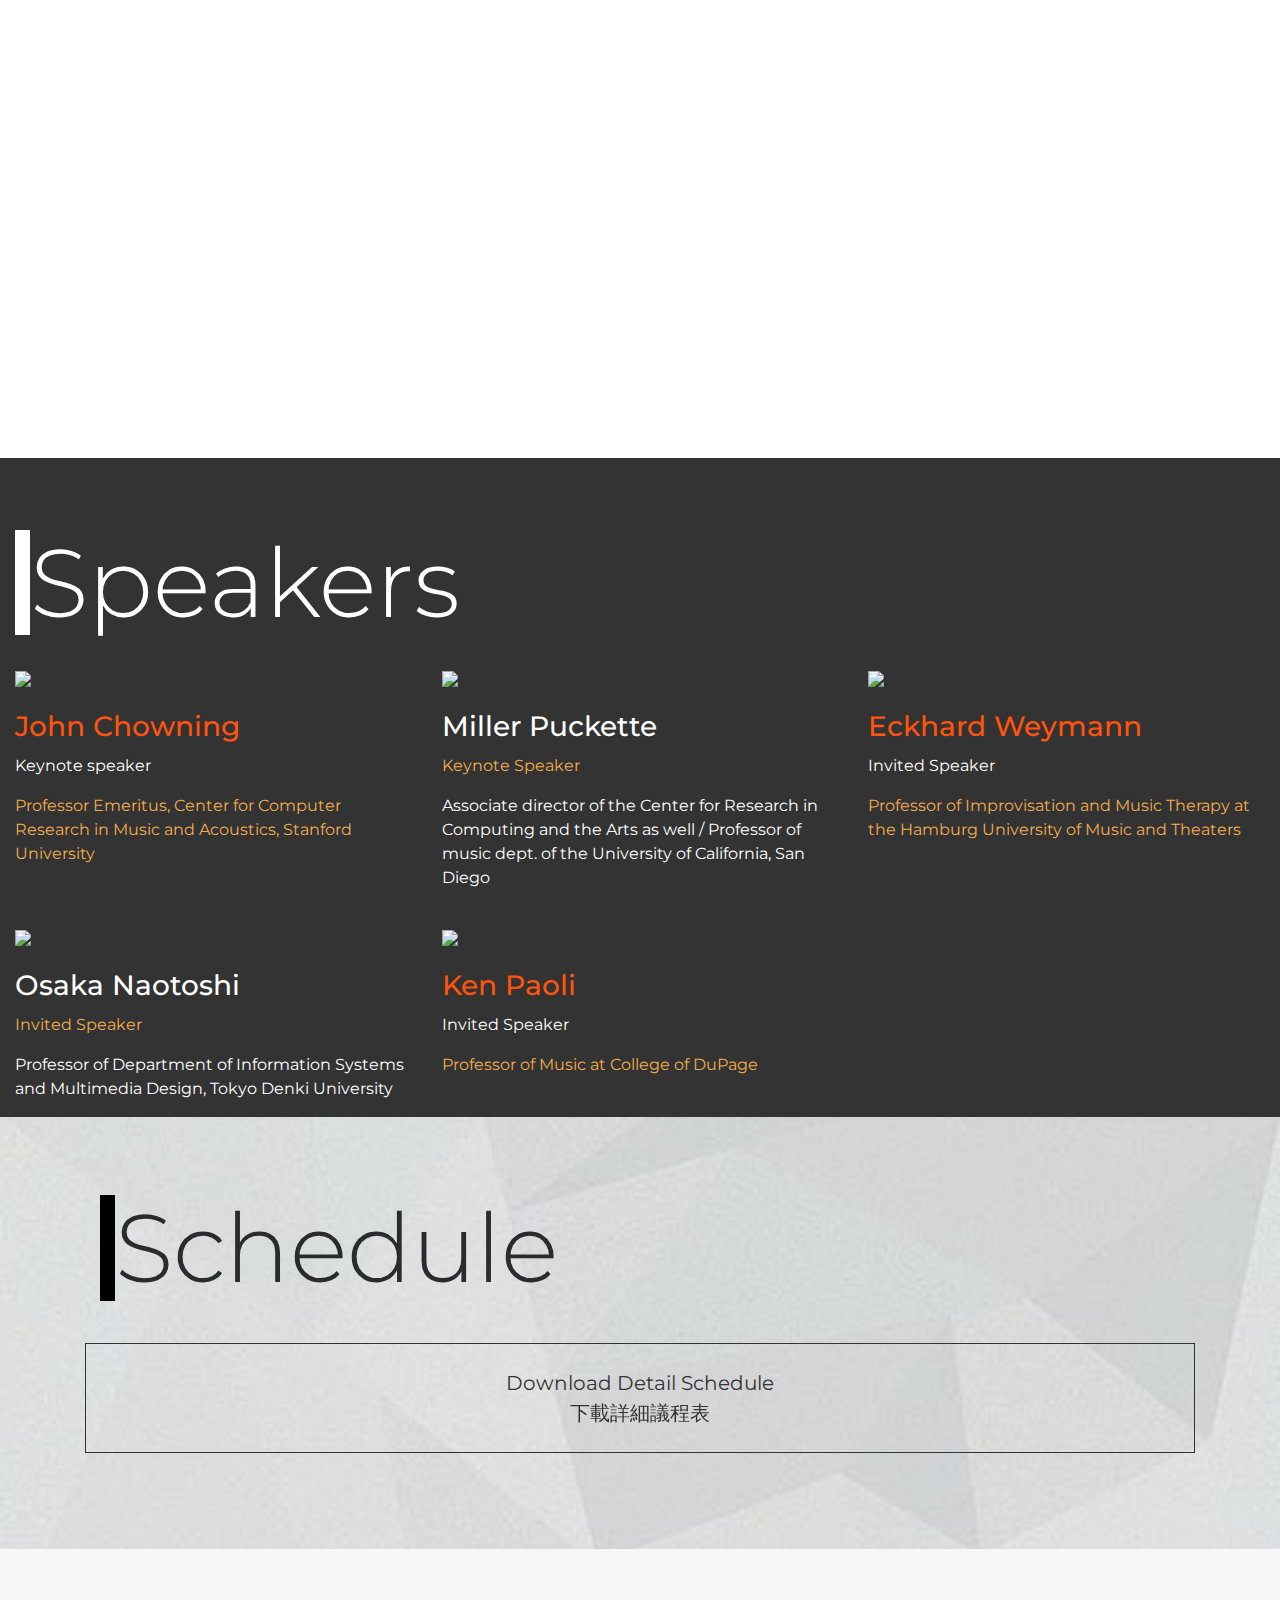
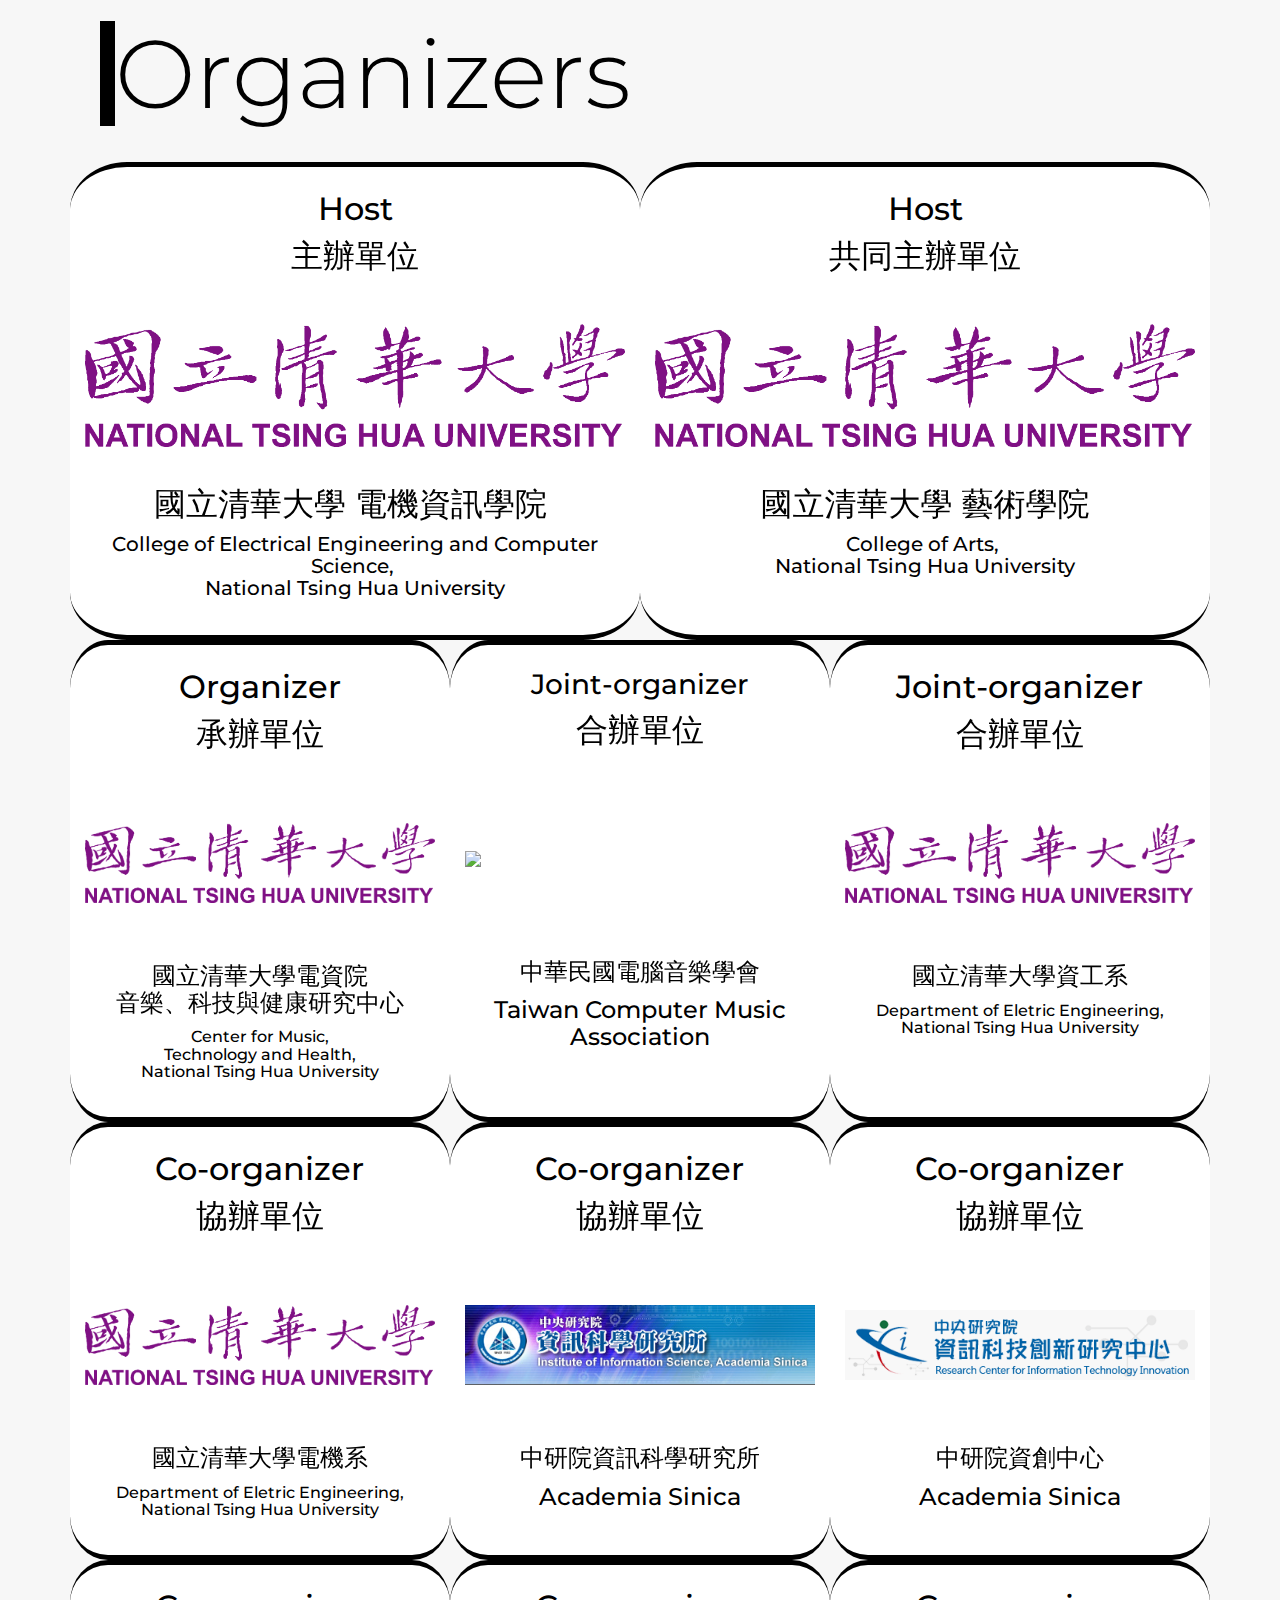
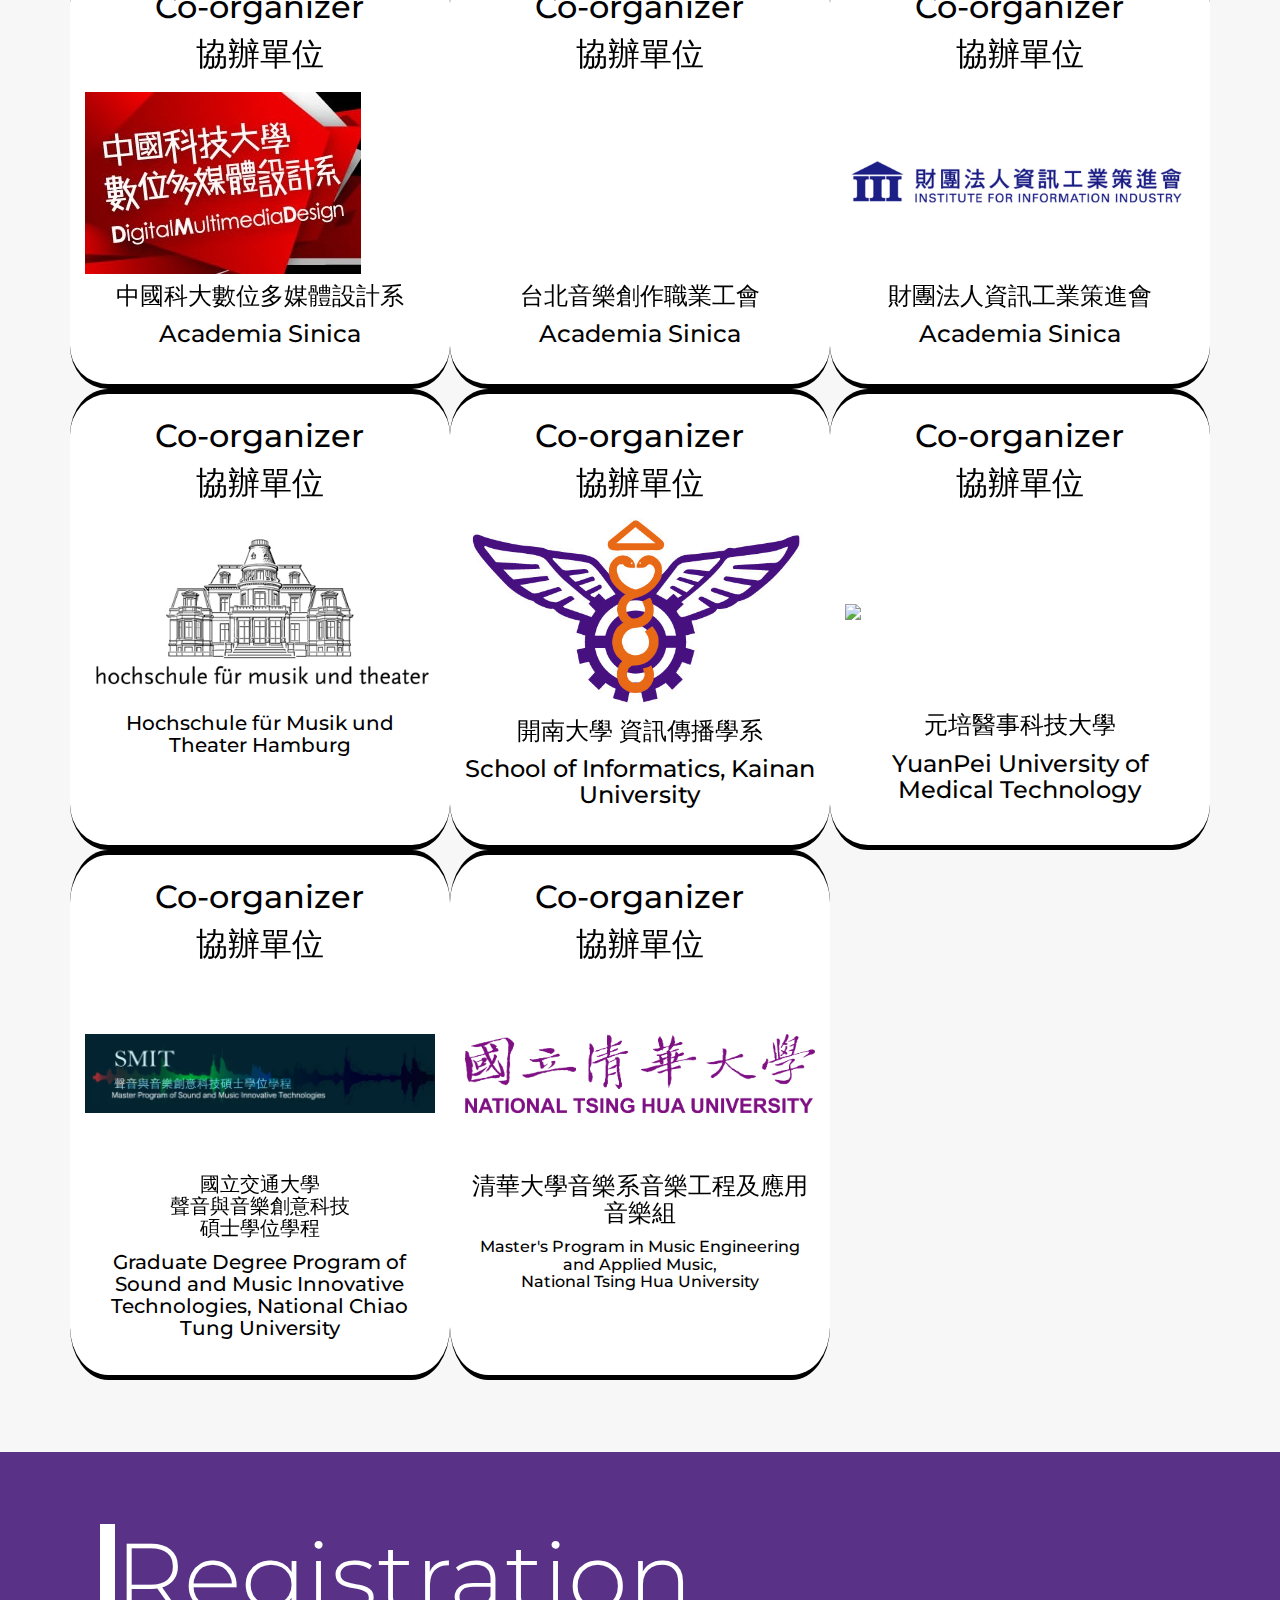
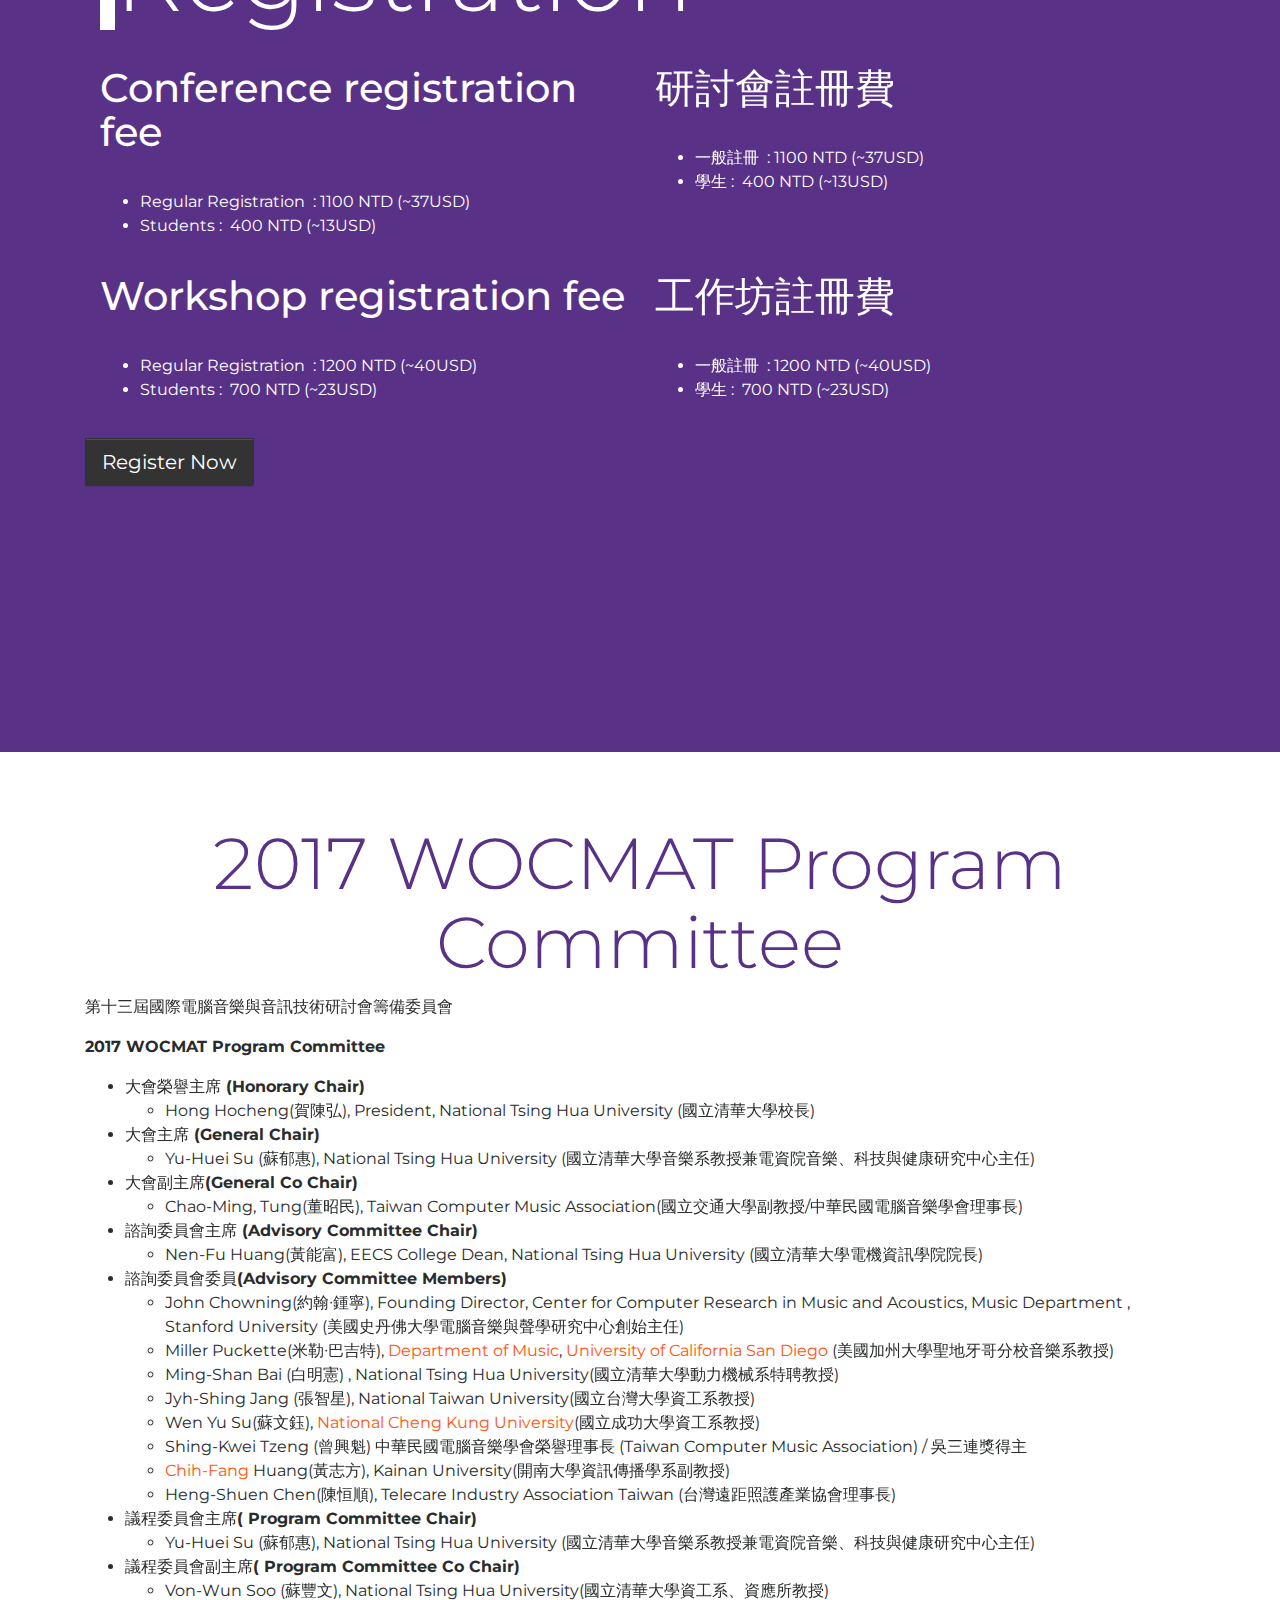
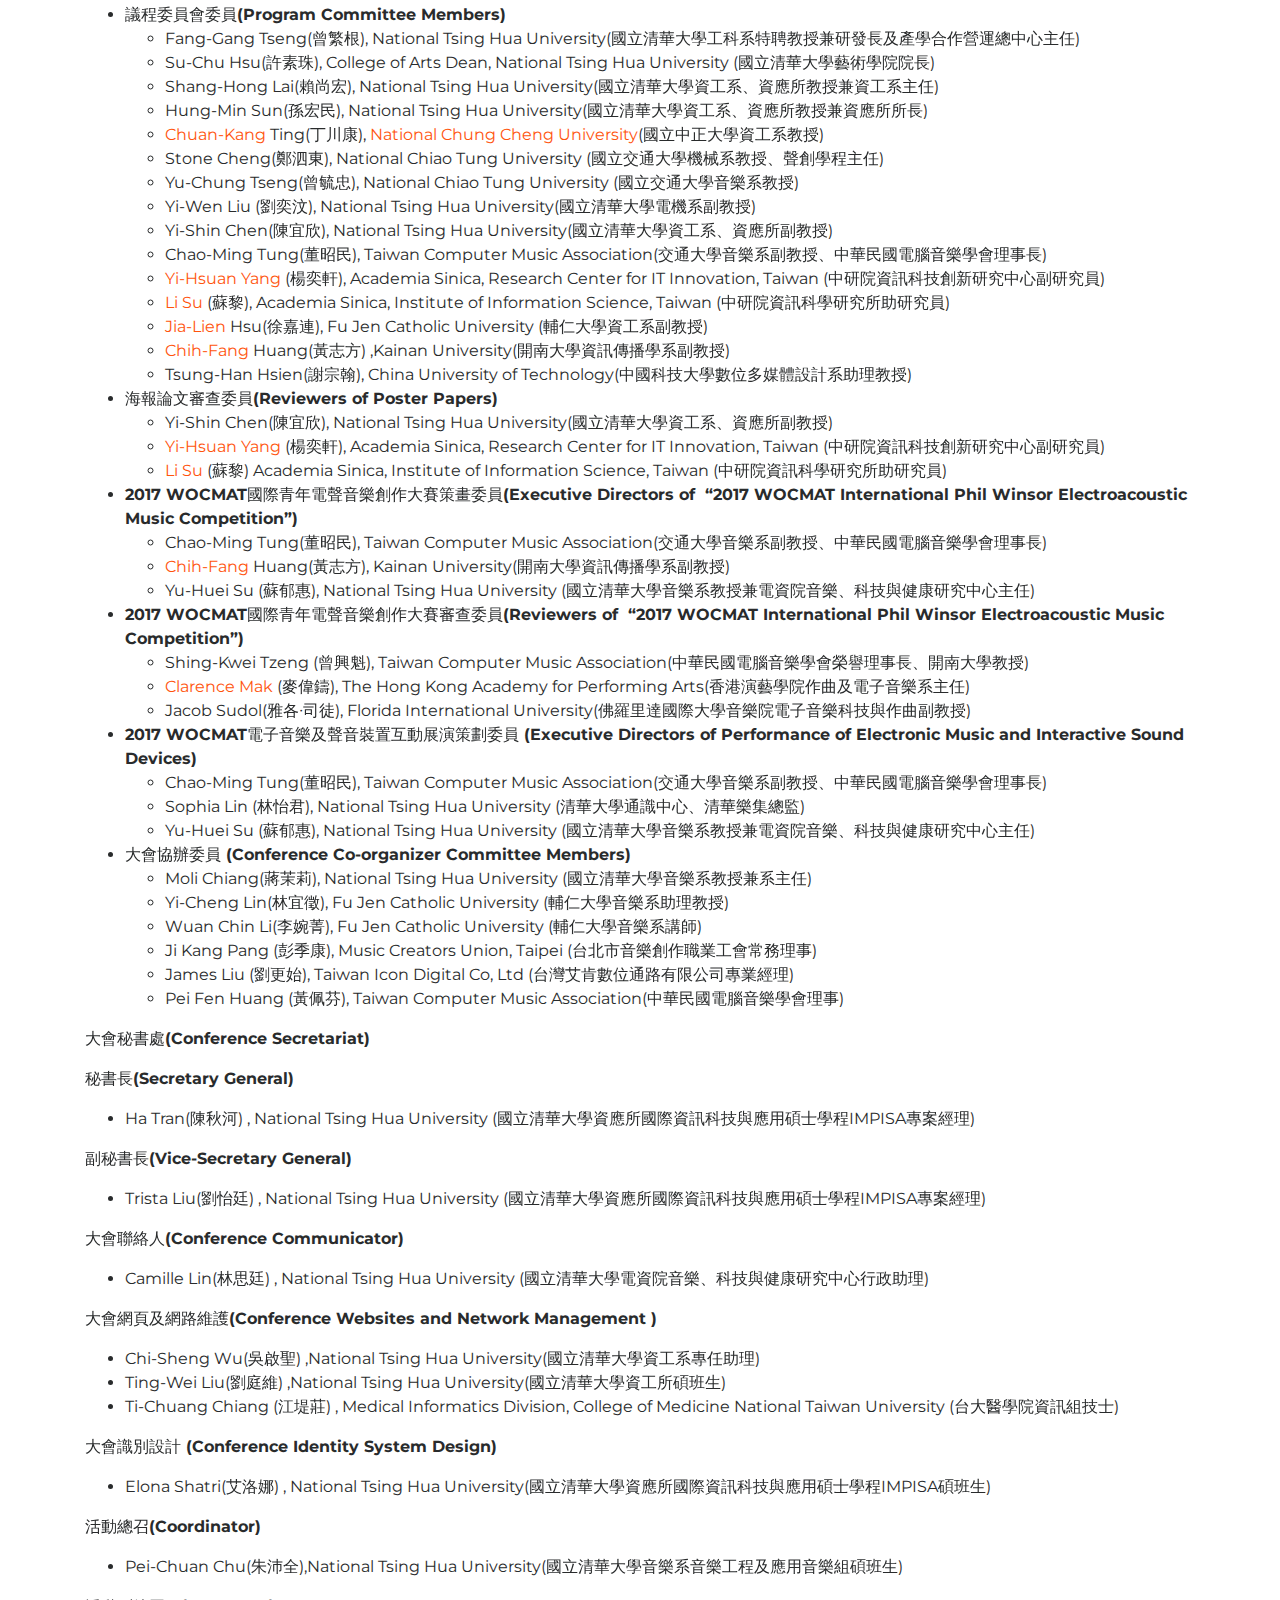
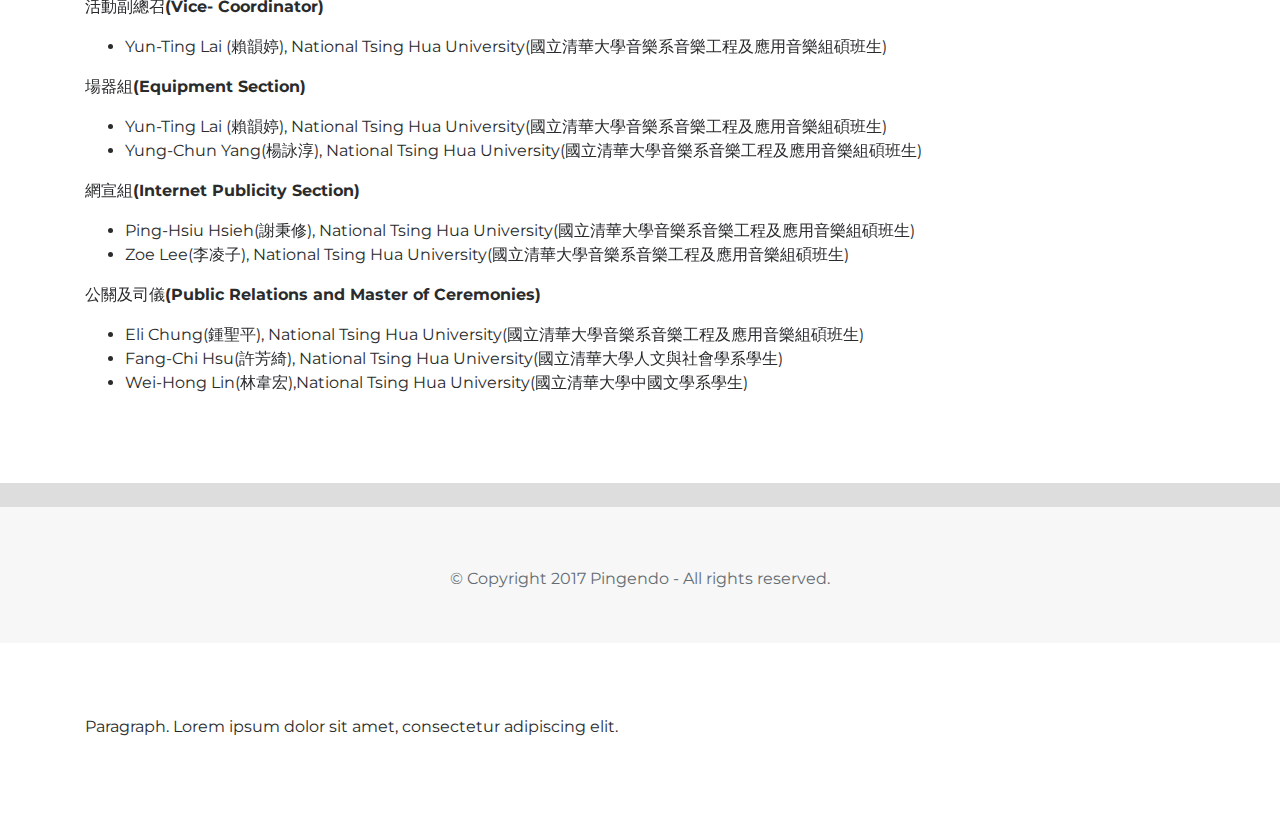
==== commit 246bb7e4: "update commitee & schedule" ====
--- a/index.html
+++ b/index.html
@@ -581,6 +581,8 @@
       <div class="row">
         <div class="col-md-12">
           <h1 class="text-center display-3 text-primary">2017 WOCMAT Program Committee</h1>
+          <p><strong>第十三屆國際電腦音樂與音訊技術研討會籌備委員會</strong></p>
+          <p><strong>2017 WOCMAT Program Committee </strong></p>
           <ul>
             <li><strong>大會榮譽主席</strong><strong> (Honorary Chair)</strong>
               <ul>
@@ -594,12 +596,12 @@
             </li>
             <li><strong>大會副主席</strong><strong>(General Co Chair)</strong>
               <ul>
-                <li>Chao-Ming,Tung(董昭民), Taiwan Computer Music Association(國立交通大學副教授/中華民國電腦音樂學會理事長)</li>
+                <li>Chao-Ming, Tung(董昭民), Taiwan Computer Music Association(國立交通大學副教授/中華民國電腦音樂學會理事長)</li>
               </ul>
             </li>
             <li><strong>諮詢委員會主席</strong><strong> (Advisory Committee Chair)</strong>
               <ul>
-                <li>Nen-Fu Huang(黃能富) ,EECS College Dean, National Tsing Hua University (國立清華大學電機資訊學院院長)</li>
+                <li>Nen-Fu Huang(黃能富), EECS College Dean, National Tsing Hua University (國立清華大學電機資訊學院院長)</li>
               </ul>
             </li>
             <li><strong>諮詢委員會委員</strong><strong>(Advisory Committee Members)</strong>
@@ -609,13 +611,12 @@
                   <a href="http://music.ucsd.edu/home">Department of Music</a>,
                   <a href="http://www.ucsd.edu/">University of California San Diego</a>&nbsp;(美國加州大學聖地牙哥分校音樂系教授)</li>
                 <li>Ming-Shan Bai (白明憲) , National Tsing Hua University(國立清華大學動力機械系特聘教授)</li>
-                <li>Shyh-Kang Jeng (鄭士康), National Taiwan University(國立台灣大學電機系教授)</li>
                 <li>Jyh-Shing Jang (張智星), National Taiwan University(國立台灣大學資工系教授)</li>
                 <li>Wen Yu Su(蘇文鈺),
                   <a href="http://www.ncku.edu.tw/">National Cheng Kung University</a>(國立成功大學資工系教授)</li>
                 <li>Shing-Kwei Tzeng (曾興魁) 中華民國電腦音樂學會榮譽理事長 (Taiwan Computer Music Association) / 吳三連獎得主</li>
                 <li>
-                  <a href="http://ndltd.ncl.edu.tw/cgi-bin/gs32/gsweb.cgi/ccd=xlOwuh/search?q=ade=%22Chi%2C%20Tai-Shih%E3%80%81%20Huang%2C%20Chih-Fang%22.&amp;searchmode=basic">Chih-Fang</a> Huang(黃志方) ,Kainan University(開南大學資訊傳播學系副教授)</li>
+                  <a href="http://ndltd.ncl.edu.tw/cgi-bin/gs32/gsweb.cgi/ccd=xlOwuh/search?q=ade=%22Chi%2C%20Tai-Shih%E3%80%81%20Huang%2C%20Chih-Fang%22.&amp;searchmode=basic">Chih-Fang</a> Huang(黃志方), Kainan University(開南大學資訊傳播學系副教授)</li>
                 <li>Heng-Shuen Chen(陳恒順), Telecare Industry Association Taiwan (台灣遠距照護產業協會理事長)</li>
               </ul>
             </li>
@@ -631,20 +632,22 @@
             </li>
             <li><strong>議程委員會委員</strong><strong>(Program Committee Members)</strong>
               <ul>
+                <li>Fang-Gang Tseng(曾繁根), National Tsing Hua University(國立清華大學工科系特聘教授兼研發長及產學合作營運總中心主任)</li>
                 <li>Su-Chu Hsu(許素珠), College of Arts&nbsp;Dean, National Tsing Hua University (國立清華大學藝術學院院長)</li>
-                <li>Fang-Gang Tseng(曾繁根), National Tsing Hua University(國立清華大學工科系特聘教授兼研發長及產學合作營運總中心主任)</li>
-                <li>Shang-Hong Lai(賴尚宏) ,National Tsing Hua University(國立清華大學資工系、資應所教授兼資工系主任)</li>
-                <li>Hung-Min Sun(孫宏民) ,National Tsing Hua University(國立清華大學資工系、資應所教授兼資應所所長)</li>
+                <li>Shang-Hong Lai(賴尚宏), National Tsing Hua University(國立清華大學資工系、資應所教授兼資工系主任)</li>
+                <li>Hung-Min Sun(孫宏民), National Tsing Hua University(國立清華大學資工系、資應所教授兼資應所所長)</li>
                 <li>
                   <a href="http://ndltd.ncl.edu.tw/cgi-bin/gs32/gsweb.cgi/ccd=qu_yuW/search?q=ade=%22TING%2C%20CHUAN-KANG%22.&amp;searchmode=basic">Chuan-Kang</a> Ting(丁川康),
                   <a href="https://www.ccu.edu.tw/">National Chung Cheng University</a>(國立中正大學資工系教授)</li>
+                <li>Stone Cheng(鄭泗東), National Chiao Tung University (國立交通大學機械系教授、聲創學程主任)</li>
+                <li>Yu-Chung Tseng(曾毓忠), National Chiao Tung University (國立交通大學音樂系教授)</li>
                 <li>Yi-Wen Liu (劉奕汶), National Tsing Hua University(國立清華大學電機系副教授)</li>
                 <li>Yi-Shin Chen(陳宜欣), National Tsing Hua University(國立清華大學資工系、資應所副教授)</li>
-                <li>Chao-Ming,Tung(董昭民), Taiwan Computer Music Association(交通大學音樂系副教授、中華民國電腦音樂學會理事長)</li>
+                <li>Chao-Ming Tung(董昭民), Taiwan Computer Music Association(交通大學音樂系副教授、中華民國電腦音樂學會理事長)</li>
                 <li>
                   <a href="https://plus.google.com/u/0/110699334839512603127?prsrc=4">Yi-Hsuan Yang</a> (楊奕軒), Academia Sinica, Research Center for IT Innovation, Taiwan&nbsp;(中研院資訊科技創新研究中心副研究員)</li>
                 <li>
-                  <a href="https://plus.google.com/u/0/114061514994910013821?prsrc=4">Li Su</a> (蘇黎) Academia Sinica, Institute of Information Science, Taiwan&nbsp;(中研院資訊科學研究所助研究員)</li>
+                  <a href="https://plus.google.com/u/0/114061514994910013821?prsrc=4">Li Su</a> (蘇黎), Academia Sinica, Institute of Information Science, Taiwan&nbsp;(中研院資訊科學研究所助研究員)</li>
                 <li>
                   <a href="https://plus.google.com/u/0/111044789892242519791?prsrc=4">Jia-Lien</a> Hsu(徐嘉連), Fu Jen Catholic University (輔仁大學資工系副教授)</li>
                 <li>
@@ -652,91 +655,95 @@
                 <li>Tsung-Han Hsien(謝宗翰), China University of Technology(中國科技大學數位多媒體設計系助理教授)</li>
               </ul>
             </li>
-            <li><strong>2017 WOCMAT</strong><strong>國際青年電聲音樂創作大賽策畫委員</strong><strong>(Executive Directors of &nbsp;“2017 WOCMAT International Phil Winsor Electroacoustic Music Competition” </strong>
-              <ul>
-                <li>Shing-Kwei Tzeng (曾興魁) 中華民國電腦音樂學會榮譽理事長 (Taiwan Computer Music Association) / 吳三連獎得主</li>
+            <li><strong>海報論文審查委員</strong><strong>(Reviewers of Poster Papers)</strong>
+              <ul>
+                <li>Yi-Shin Chen(陳宜欣), National Tsing Hua University(國立清華大學資工系、資應所副教授)</li>
+                <li>
+                  <a href="https://plus.google.com/u/0/110699334839512603127?prsrc=4">Yi-Hsuan Yang</a> (楊奕軒), Academia Sinica, Research Center for IT Innovation, Taiwan&nbsp;(中研院資訊科技創新研究中心副研究員)</li>
+                <li>
+                  <a href="https://plus.google.com/u/0/114061514994910013821?prsrc=4">Li Su</a> (蘇黎) Academia Sinica, Institute of Information Science, Taiwan&nbsp;(中研院資訊科學研究所助研究員)</li>
+              </ul>
+            </li>
+            <li><strong>2017 WOCMAT</strong><strong>國際青年電聲音樂創作大賽策畫委員</strong><strong>(Executive Directors of &nbsp;“2017 WOCMAT International Phil Winsor Electroacoustic Music Competition”) </strong>
+              <ul>
+                <li>Chao-Ming Tung(董昭民), Taiwan Computer Music Association(交通大學音樂系副教授、中華民國電腦音樂學會理事長)</li>
+                <li>
+                  <a href="http://ndltd.ncl.edu.tw/cgi-bin/gs32/gsweb.cgi/ccd=xlOwuh/search?q=ade=%22Chi%2C%20Tai-Shih%E3%80%81%20Huang%2C%20Chih-Fang%22.&amp;searchmode=basic">Chih-Fang</a> Huang(黃志方), Kainan University(開南大學資訊傳播學系副教授)</li>
                 <li>Yu-Huei Su (蘇郁惠), National Tsing Hua University (國立清華大學音樂系教授兼電資院音樂、科技與健康研究中心主任)</li>
-                <li>Yu-Chung Tseng(曾毓忠), National Chiao Tung University(國立交通大學音樂研究所教授)</li>
-                <li>Chao-Ming,Tung(董昭民), Taiwan Computer Music Association(交通大學音樂系副教授、中華民國電腦音樂學會理事長)</li>
-                <li>
-                  <a href="http://ndltd.ncl.edu.tw/cgi-bin/gs32/gsweb.cgi/ccd=xlOwuh/search?q=ade=%22Chi%2C%20Tai-Shih%E3%80%81%20Huang%2C%20Chih-Fang%22.&amp;searchmode=basic">Chih-Fang</a> Huang(黃志方) ,Kainan University(開南大學資訊傳播學系副教授)</li>
+              </ul>
+            </li>
+            <li><strong>2017 WOCMAT</strong><strong>國際青年電聲音樂創作大賽審查委員</strong><strong>(Reviewers of &nbsp;“2017 WOCMAT International Phil Winsor Electroacoustic Music Competition”) </strong>
+              <ul>
+                <li>Shing-Kwei Tzeng (曾興魁), Taiwan Computer Music Association(中華民國電腦音樂學會榮譽理事長、開南大學教授)</li>
+                <li>
+                  <a href="https://www.youtube.com/watch?v=qUm8mfIBtuE">Clarence Mak</a> (麥偉鑄), The Hong Kong Academy for Performing Arts(香港演藝學院作曲及電子音樂系主任)</li>
+                <li>Jacob Sudol(雅各∙司徒), Florida International University(佛羅里達國際大學音樂院電子音樂科技與作曲副教授)</li>
               </ul>
             </li>
             <li><strong>2017 WOCMAT</strong><strong>電子音樂及聲音裝置互動展演策劃委員</strong><strong> (Executive Directors of Performance of Electronic Music and Interactive Sound Devices)</strong>
               <ul>
+                <li>Chao-Ming Tung(董昭民), Taiwan Computer Music Association(交通大學音樂系副教授、中華民國電腦音樂學會理事長)</li>
+                <li>Sophia&nbsp;Lin (林怡君), National Tsing Hua University (清華大學通識中心、清華樂集總監)</li>
                 <li>Yu-Huei Su (蘇郁惠), National Tsing Hua University (國立清華大學音樂系教授兼電資院音樂、科技與健康研究中心主任)</li>
-                <li>Chao-Ming,Tung(董昭民), Taiwan Computer Music Association(交通大學音樂系副教授、中華民國電腦音樂學會理事長)</li>
-                <li>Sophia&nbsp;Lin (林怡君), National Tsing Hua University (清華大學通識中心、清華樂集總監)</li>
               </ul>
             </li>
             <li><strong>大會協辦委員</strong><strong> (Conference Co-organizer Committee Members)</strong>
               <ul>
-                <li>Beatrice Chiang(江怡瑩) , National Tsing Hua University (國立清華大學藝術與設計學系教授兼藝術中心主任)</li>
-                <li>Yi-Cheng Lin(林宜徵),Fu Jen Catholic University(輔仁大學音樂系助理教授)</li>
-                <li>Ji kang Pang (彭季康),Music Creators Union.Taipei(台北市音樂創作職業工會常務理事)</li>
-              </ul>
-            </li>
-            <li><strong>大會秘書處</strong><strong>(Conference Secretariat)</strong>
-              <ul>
-                <li><strong>秘書長</strong><strong>(Secretary General)</strong>
-                  <ul>
-                    <li>Ha Tran(陳秋河) , National Tsing Hua University (國立清華大學資應所國際資訊科技與應用碩士學程IMPISA專案經理)</li>
-                  </ul>
-                </li>
-                <li><strong>副秘書長</strong><strong>(Vice-Secretary General)</strong>
-                  <ul>
-                    <li>Trista Liu(劉怡廷) , National Tsing Hua University (國立清華大學資應所國際資訊科技與應用碩士學程IMPISA專案經理)</li>
-                  </ul>
-                </li>
-                <li><strong>大會聯絡人</strong><strong>(Conference Communicator)</strong>
-                  <ul>
-                    <li>Camille Lin(林思廷) , National Tsing Hua University (國立清華大學電資院音樂、科技與健康研究中心行政助理)</li>
-                  </ul>
-                </li>
-                <li><strong>大會網頁及網路維護</strong><strong>(Conference Websites and Network Management )</strong>
-                  <ul>
-                    <li>Ti-Chuang Chiang (江堤莊) , Medical Informatics Division, College of Medicine</li>
-                    <li>National Taiwan University (台大醫學院資訊組)</li>
-                    <li>Chi-Sheng Wu(吳啟聖) ,National Tsing Hua University(國立清華大學資工系專任助理)</li>
-                    <li>Ting-Wei Liu(劉庭維) ,National Tsing Hua University(國立清華大學資工所碩班生)</li>
-                  </ul>
-                </li>
-                <li><strong>大會識別設計</strong><strong> (Conference Identity System Design)</strong>
-                  <ul>
-                    <li>Elona Shatri(艾洛娜) , National Tsing Hua University(國立清華大學資應所國際資訊科技與應用碩士學程IMPISA碩班生)</li>
-                  </ul>
-                </li>
-                <li><strong>活動總召</strong><strong>(Coordinator)</strong>
-                  <ul>
-                    <li>Pei-Chuan Chu(朱沛全),National Tsing Hua University(國立清華大學音樂系音樂工程及應用音樂組碩班生)</li>
-                  </ul>
-                </li>
-                <li><strong>活動副總召</strong><strong>(Vice- Coordinator)</strong>
-                  <ul>
-                    <li>Yun-Ting Lai (賴韻婷), National Tsing Hua University(國立清華大學音樂系音樂工程及應用音樂組碩班生)</li>
-                  </ul>
-                </li>
-                <li><strong>場器組</strong><strong>(Equipment Section)</strong>
-                  <ul>
-                    <li>Yun-Ting Lai (賴韻婷), National Tsing Hua University(國立清華大學音樂系音樂工程及應用音樂組碩班生)</li>
-                    <li>Yung-Chun Yang(楊詠淳), National Tsing Hua University(國立清華大學音樂系音樂工程及應用音樂組碩班生)</li>
-                  </ul>
-                </li>
-                <li><strong>網宣組</strong><strong>(Internet Publicity Section)</strong>
-                  <ul>
-                    <li>Ping-Hsiu Hsieh(謝秉修), National Tsing Hua University(國立清華大學音樂系音樂工程及應用音樂組碩班生)</li>
-                    <li>Zoe Lee(李凌子), National Tsing Hua University(國立清華大學音樂系音樂工程及應用音樂組碩班生)</li>
-                  </ul>
-                </li>
-                <li><strong>公關及司儀</strong><strong>(Public Relations and Master of Ceremonies)</strong>
-                  <ul>
-                    <li>Eli Chung(鍾聖平), National Tsing Hua University(國立清華大學音樂系音樂工程及應用音樂組碩班生)</li>
-                    <li>Fang-Chi Hsu(許芳綺), National Tsing Hua University(國立清華大學人文與社會學系學生)</li>
-                    <li>Wei-Hong Lin （林韋宏）,National Tsing Hua University（國立清華大學中國文學系學生)</li>
-                  </ul>
-                </li>
-              </ul>
-            </li>
+                <li>Moli Chiang(蔣茉莉), National Tsing Hua University (國立清華大學音樂系教授兼系主任)</li>
+                <li>Yi-Cheng Lin(林宜徵), Fu Jen Catholic University (輔仁大學音樂系助理教授)</li>
+                <li>Wuan Chin Li(李婉菁), Fu Jen Catholic University (輔仁大學音樂系講師)</li>
+                <li>Ji Kang Pang (彭季康), Music Creators Union, Taipei (台北市音樂創作職業工會常務理事)</li>
+                <li>James Liu (劉更始), Taiwan Icon Digital Co, Ltd (台灣艾肯數位通路有限公司專業經理)</li>
+                <li>Pei Fen Huang (黃佩芬), Taiwan Computer Music Association(中華民國電腦音樂學會理事)</li>
+              </ul>
+            </li>
+          </ul>
+          <p><strong>大會秘書處</strong><strong>(Conference Secretariat)</strong></p>
+          <p><strong>秘書長</strong><strong>(Secretary General)</strong></p>
+          <ul>
+            <li>Ha Tran(陳秋河) , National Tsing Hua University (國立清華大學資應所國際資訊科技與應用碩士學程IMPISA專案經理)</li>
+          </ul>
+          <p><strong>副秘書長</strong><strong>(Vice-Secretary General)</strong></p>
+          <ul>
+            <li>Trista Liu(劉怡廷) , National Tsing Hua University (國立清華大學資應所國際資訊科技與應用碩士學程IMPISA專案經理)</li>
+          </ul>
+          <p><strong>大會聯絡人</strong><strong>(Conference Communicator)</strong></p>
+          <ul>
+            <li>Camille Lin(林思廷) , National Tsing Hua University (國立清華大學電資院音樂、科技與健康研究中心行政助理)</li>
+          </ul>
+          <p><strong>大會網頁及網路維護</strong><strong>(Conference Websites and Network Management )</strong></p>
+          <ul>
+            <li>Chi-Sheng Wu(吳啟聖) ,National Tsing Hua University(國立清華大學資工系專任助理)</li>
+            <li>Ting-Wei Liu(劉庭維) ,National Tsing Hua University(國立清華大學資工所碩班生)</li>
+            <li>Ti-Chuang Chiang (江堤莊) , Medical Informatics Division, College of Medicine National Taiwan University (台大醫學院資訊組技士)</li>
+          </ul>
+          <p><strong>大會識別設計</strong><strong> (Conference Identity System Design)</strong></p>
+          <ul>
+            <li>Elona Shatri(艾洛娜) , National Tsing Hua University(國立清華大學資應所國際資訊科技與應用碩士學程IMPISA碩班生)</li>
+          </ul>
+          <p><strong>活動總召</strong><strong>(Coordinator)</strong></p>
+          <ul>
+            <li>Pei-Chuan Chu(朱沛全),National Tsing Hua University(國立清華大學音樂系音樂工程及應用音樂組碩班生)</li>
+          </ul>
+          <p><strong>活動副總召</strong><strong>(Vice- Coordinator)</strong></p>
+          <ul>
+            <li>Yun-Ting Lai (賴韻婷), National Tsing Hua University(國立清華大學音樂系音樂工程及應用音樂組碩班生)</li>
+          </ul>
+          <p><strong>場器組</strong><strong>(Equipment Section)</strong></p>
+          <ul>
+            <li>Yun-Ting Lai (賴韻婷), National Tsing Hua University(國立清華大學音樂系音樂工程及應用音樂組碩班生)</li>
+            <li>Yung-Chun Yang(楊詠淳), National Tsing Hua University(國立清華大學音樂系音樂工程及應用音樂組碩班生)</li>
+          </ul>
+          <p><strong>網宣組</strong><strong>(Internet Publicity Section)</strong></p>
+          <ul>
+            <li>Ping-Hsiu Hsieh(謝秉修), National Tsing Hua University(國立清華大學音樂系音樂工程及應用音樂組碩班生)</li>
+            <li>Zoe Lee(李凌子), National Tsing Hua University(國立清華大學音樂系音樂工程及應用音樂組碩班生)</li>
+          </ul>
+          <p><strong>公關及司儀</strong><strong>(Public Relations and Master of Ceremonies)</strong></p>
+          <ul>
+            <li>Eli Chung(鍾聖平), National Tsing Hua University(國立清華大學音樂系音樂工程及應用音樂組碩班生)</li>
+            <li>Fang-Chi Hsu(許芳綺), National Tsing Hua University(國立清華大學人文與社會學系學生)</li>
+            <li>Wei-Hong Lin(林韋宏),National Tsing Hua University(國立清華大學中國文學系學生)</li>
           </ul>
         </div>
       </div>
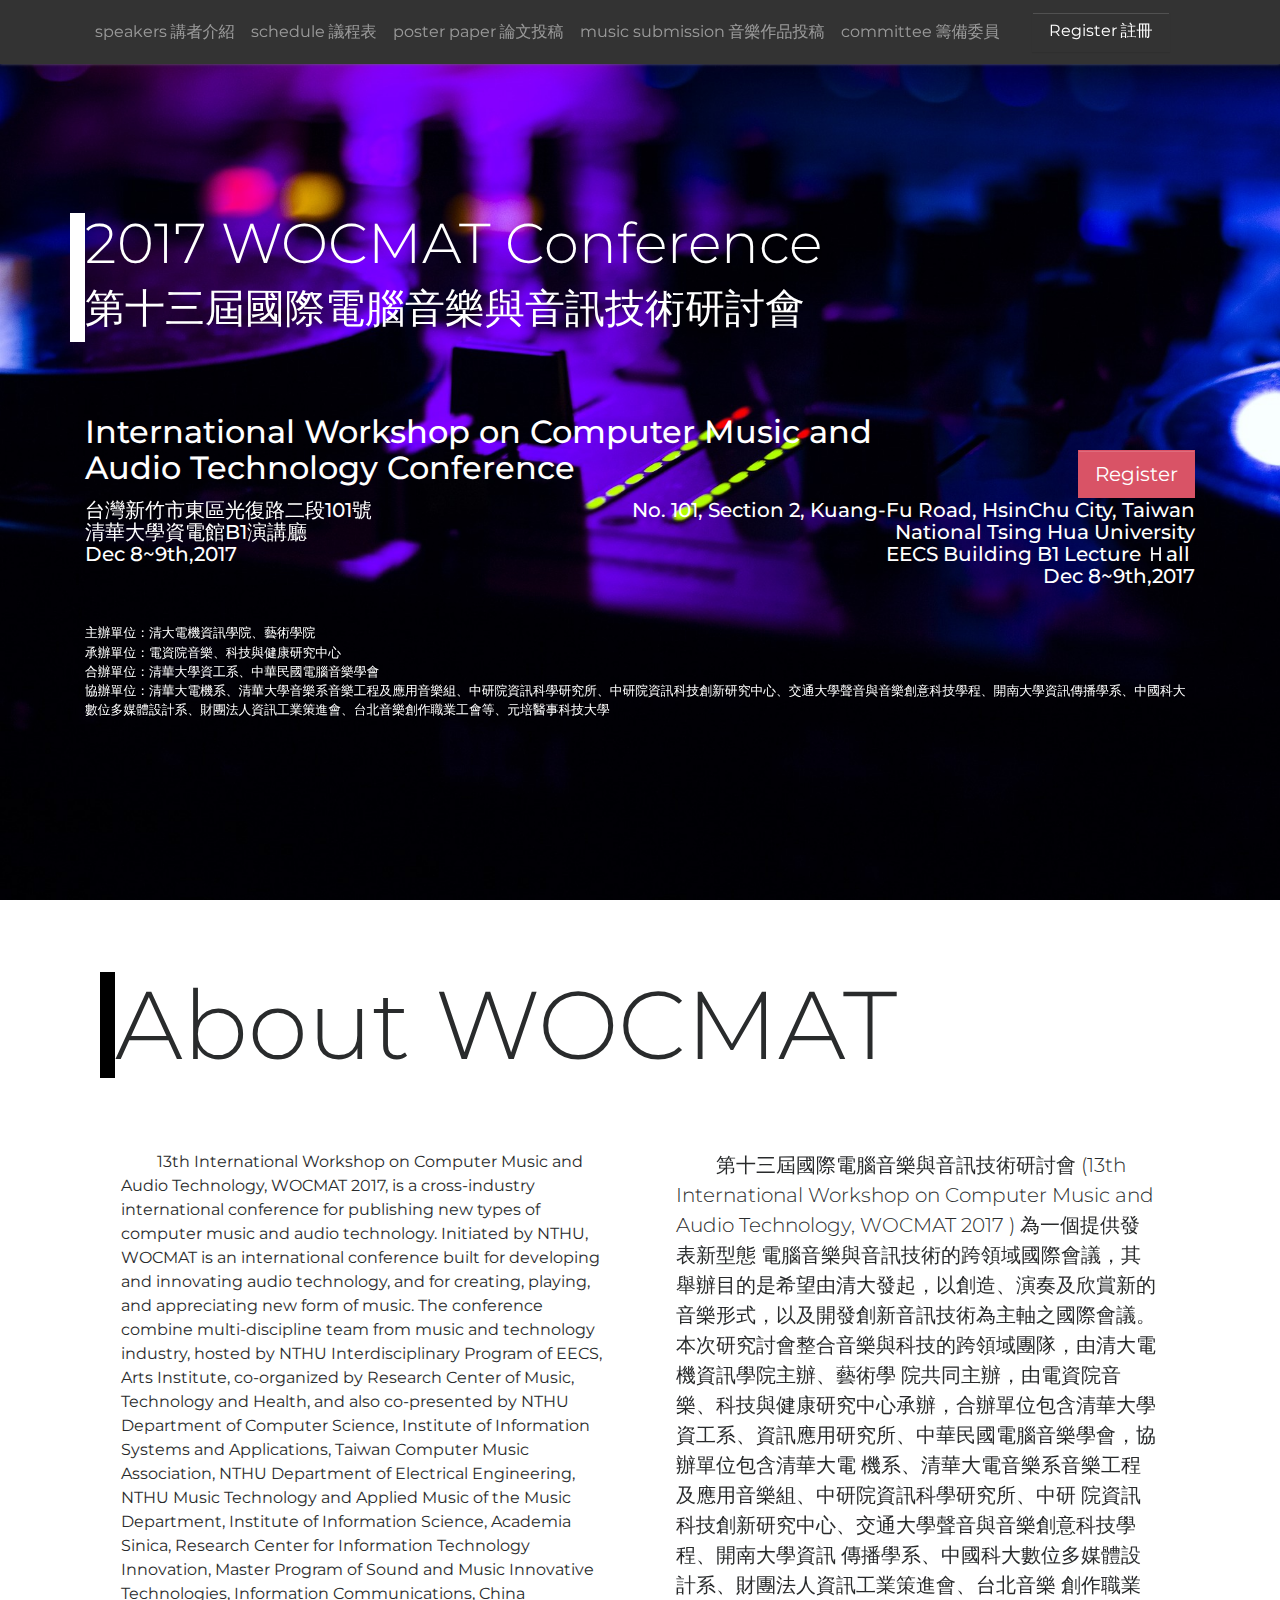
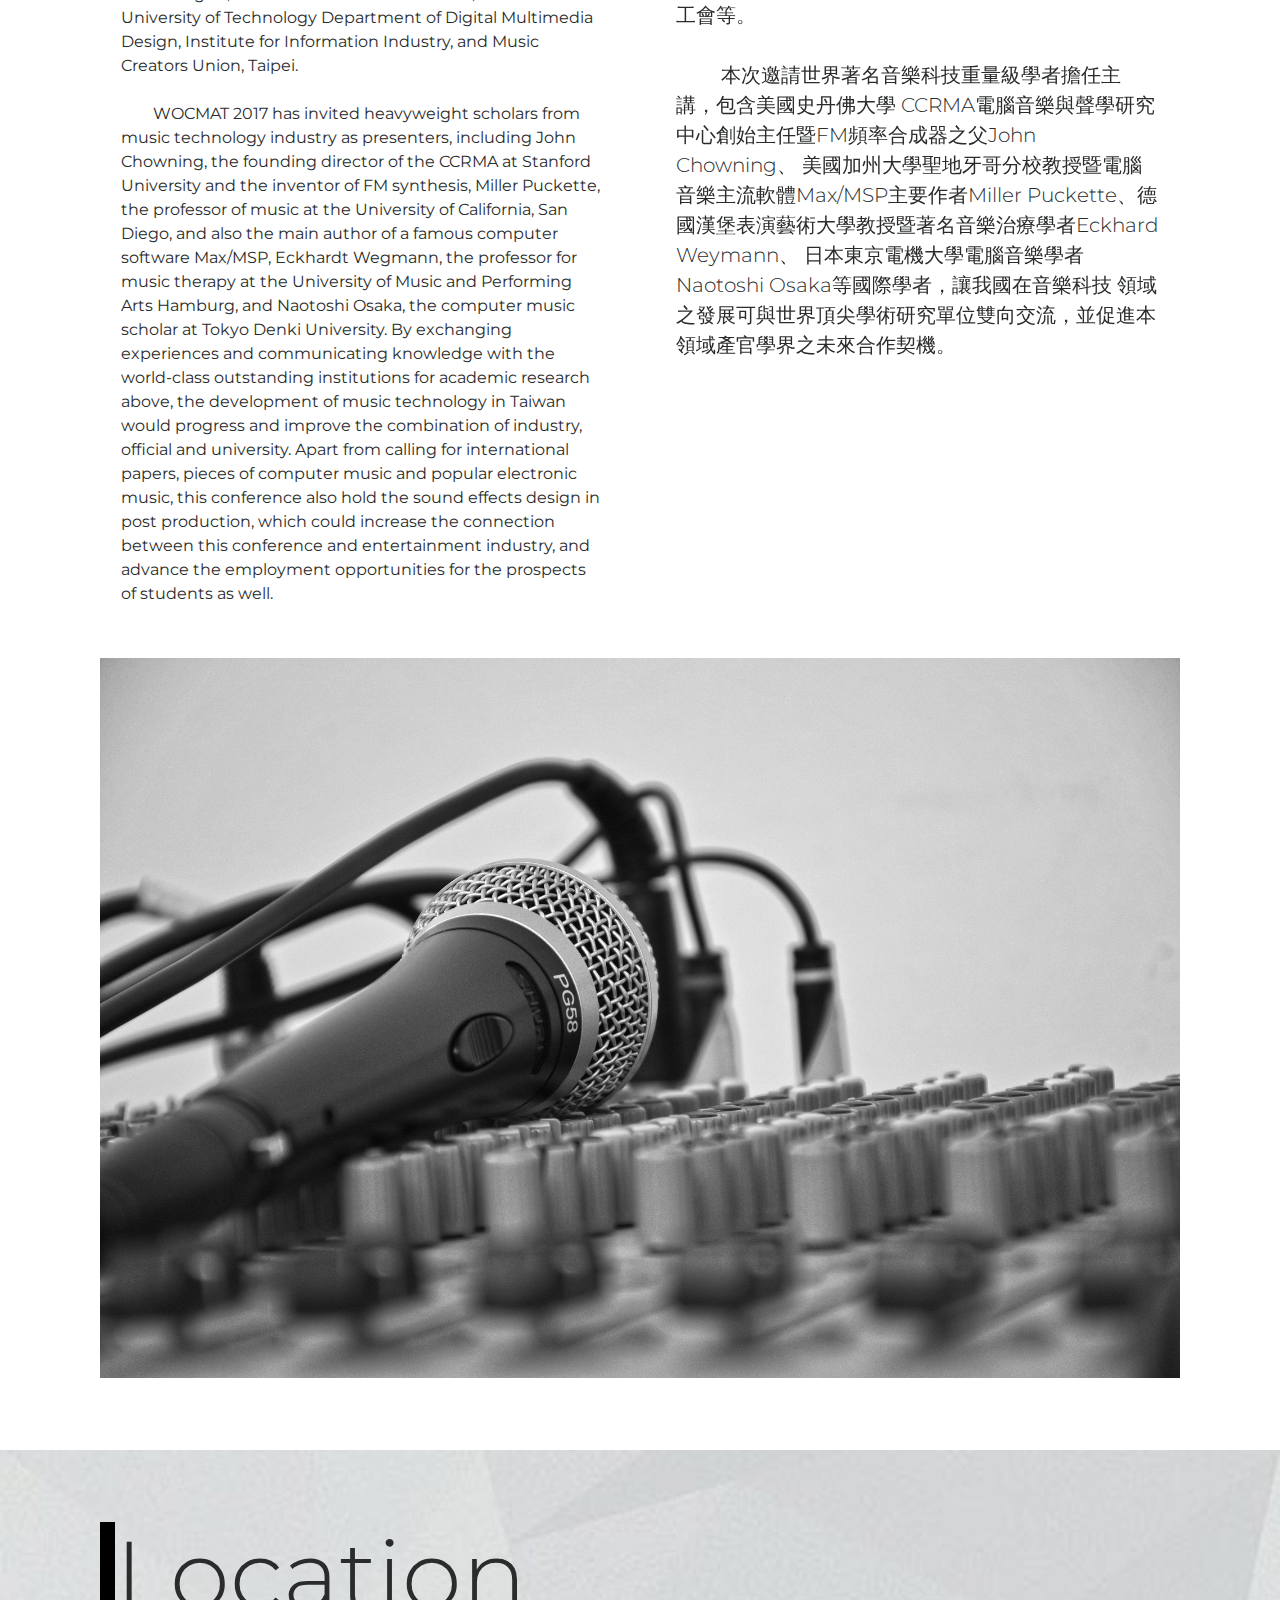
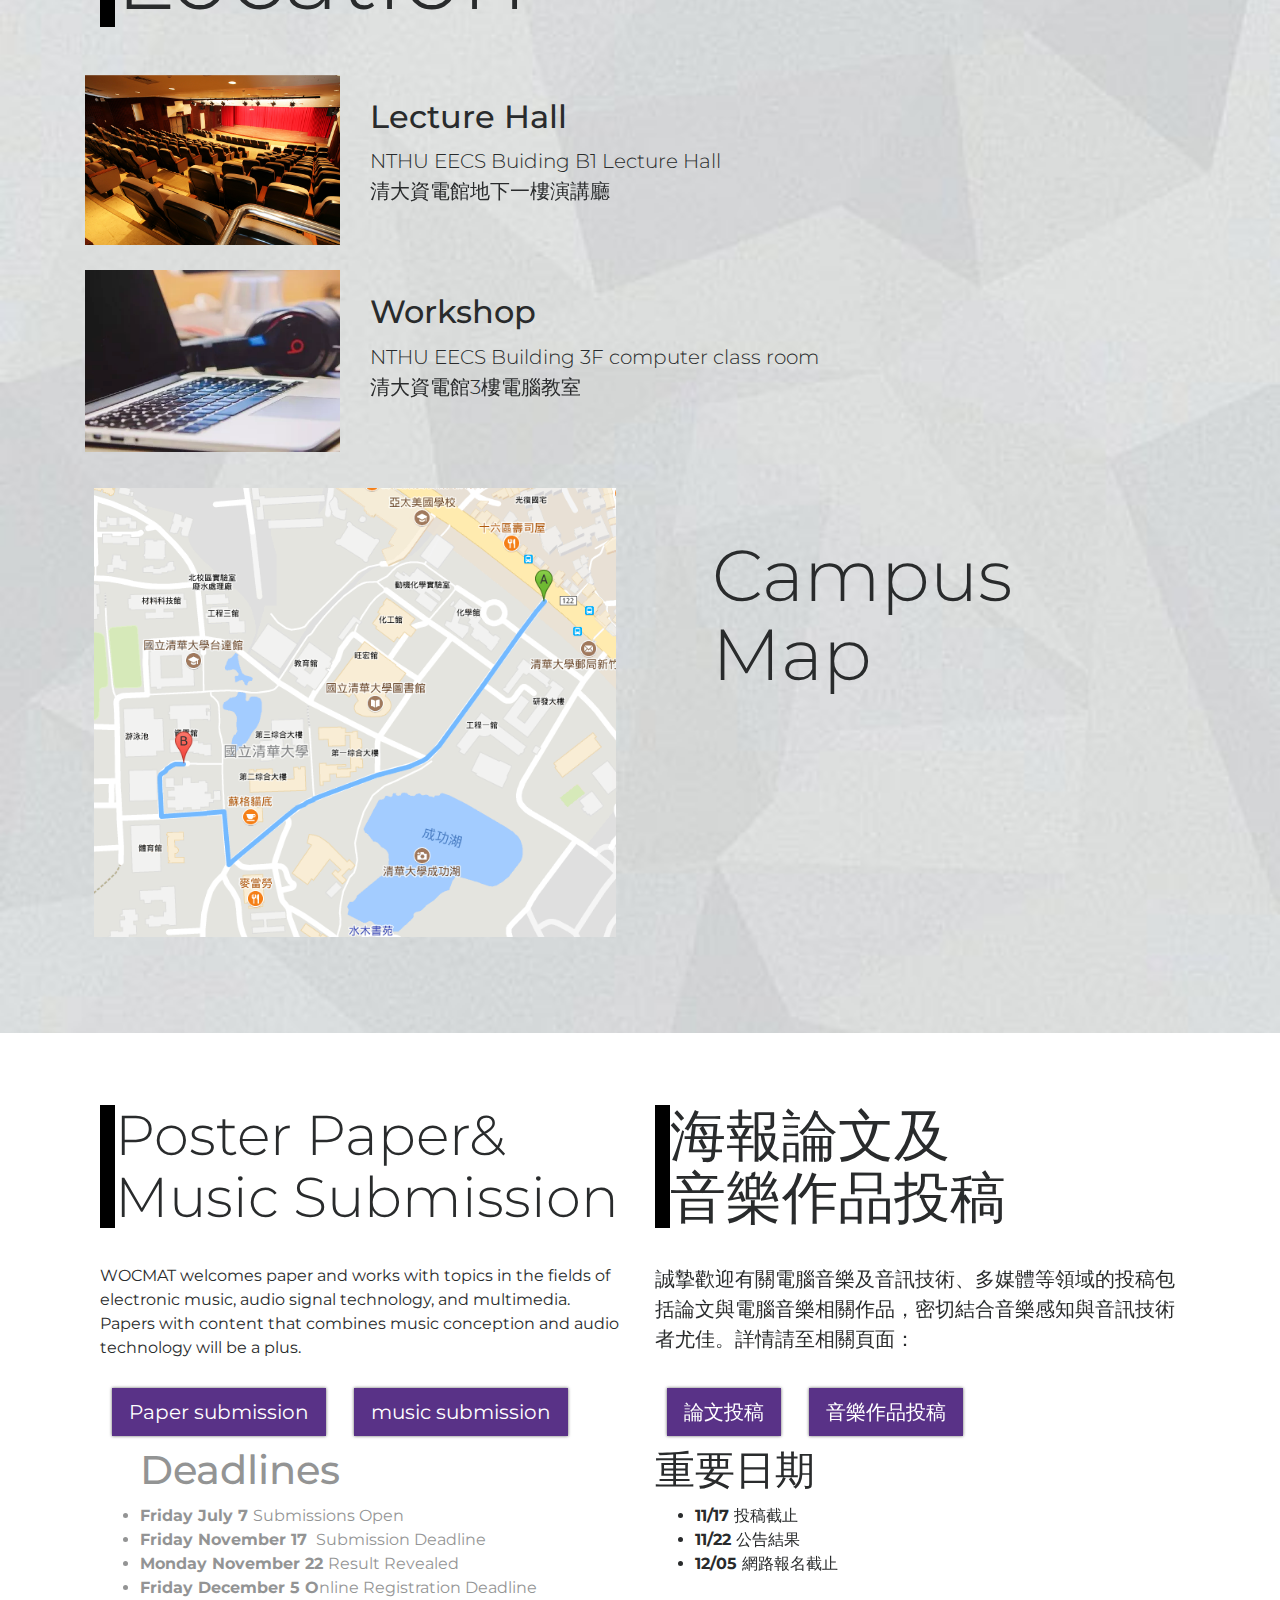
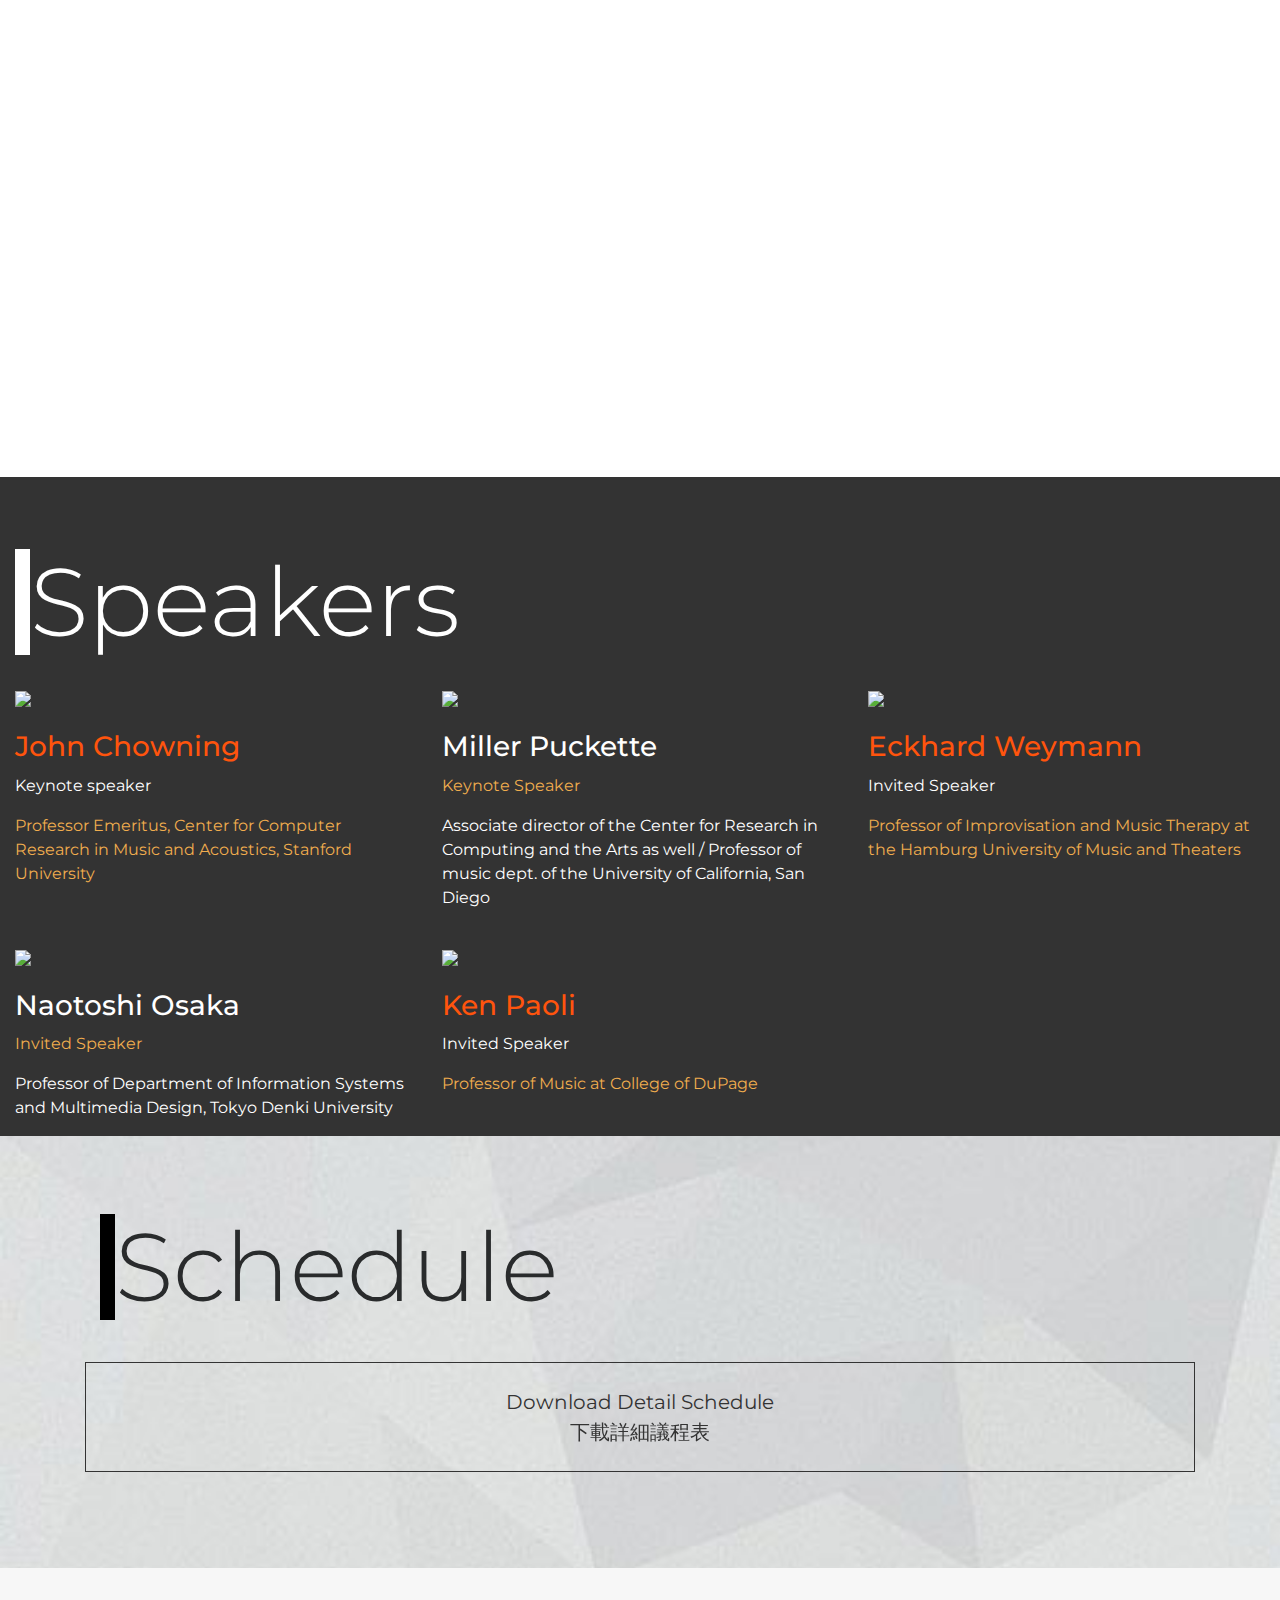
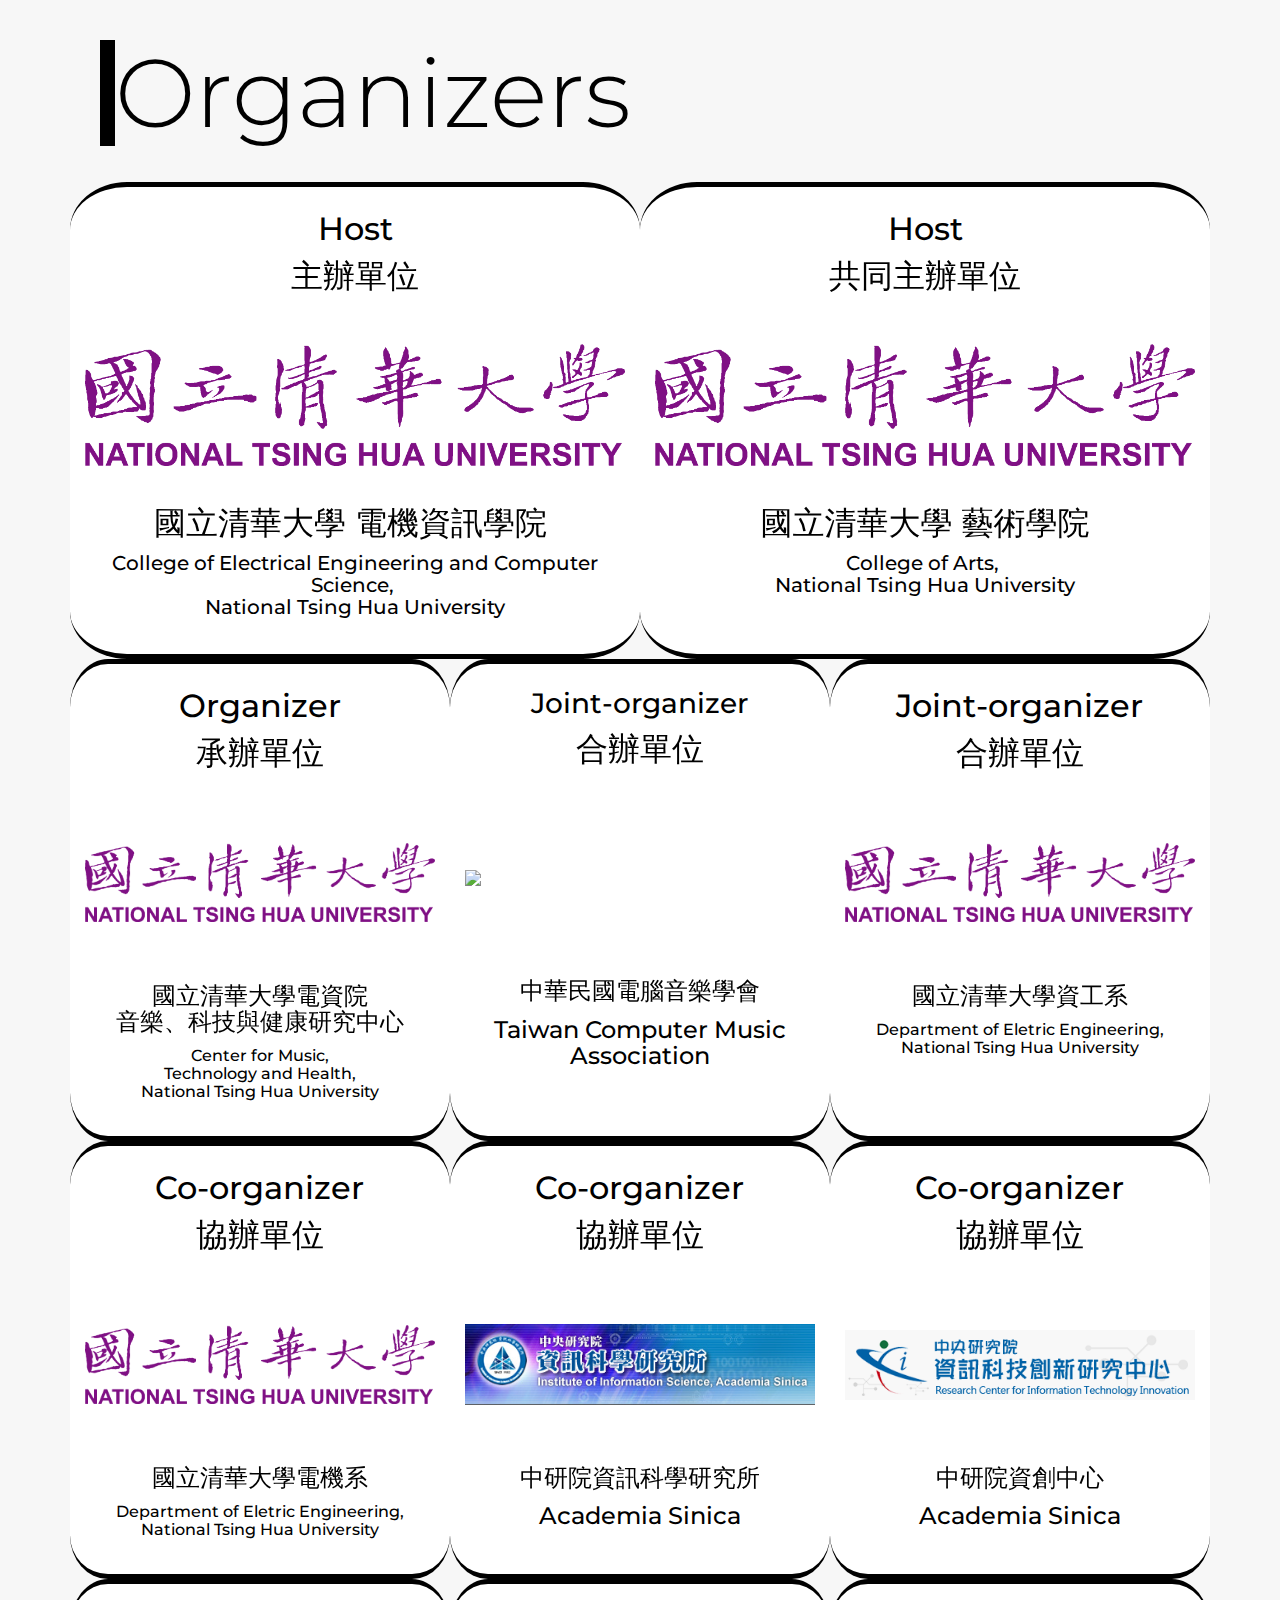
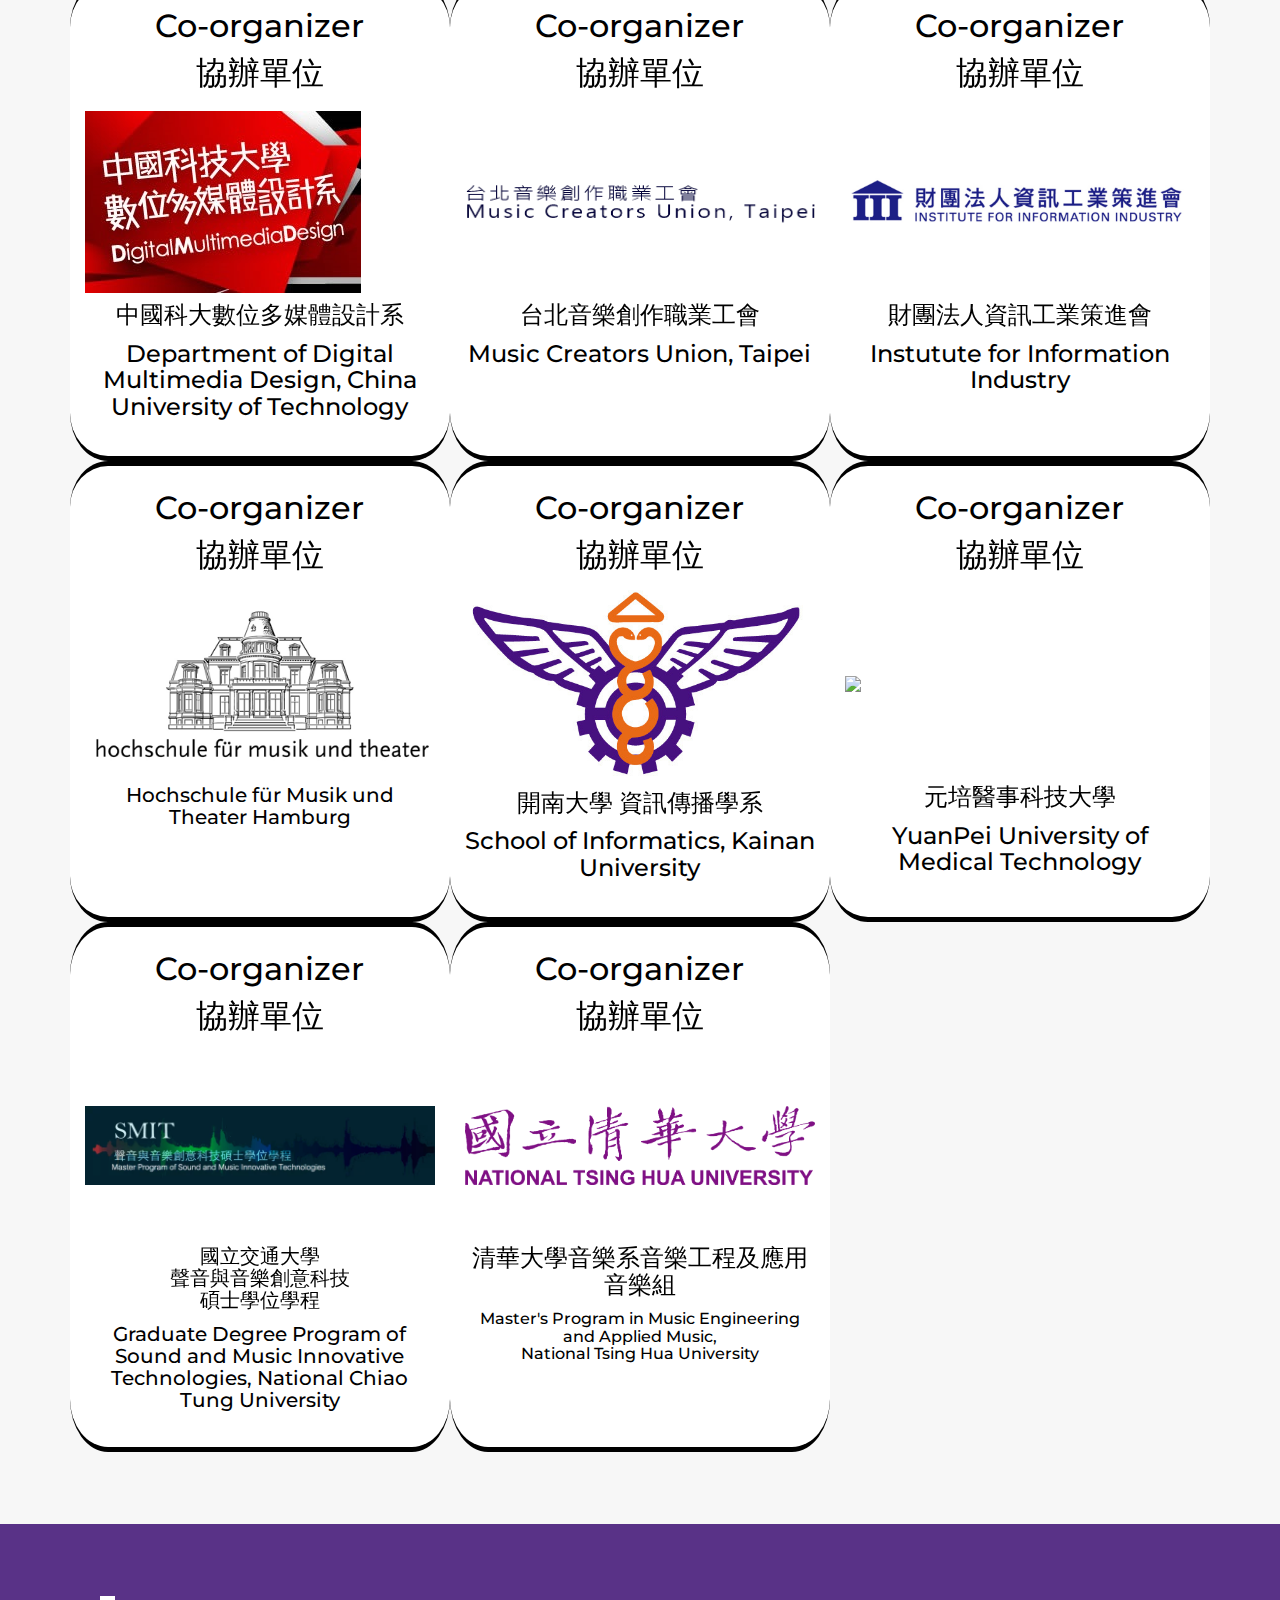
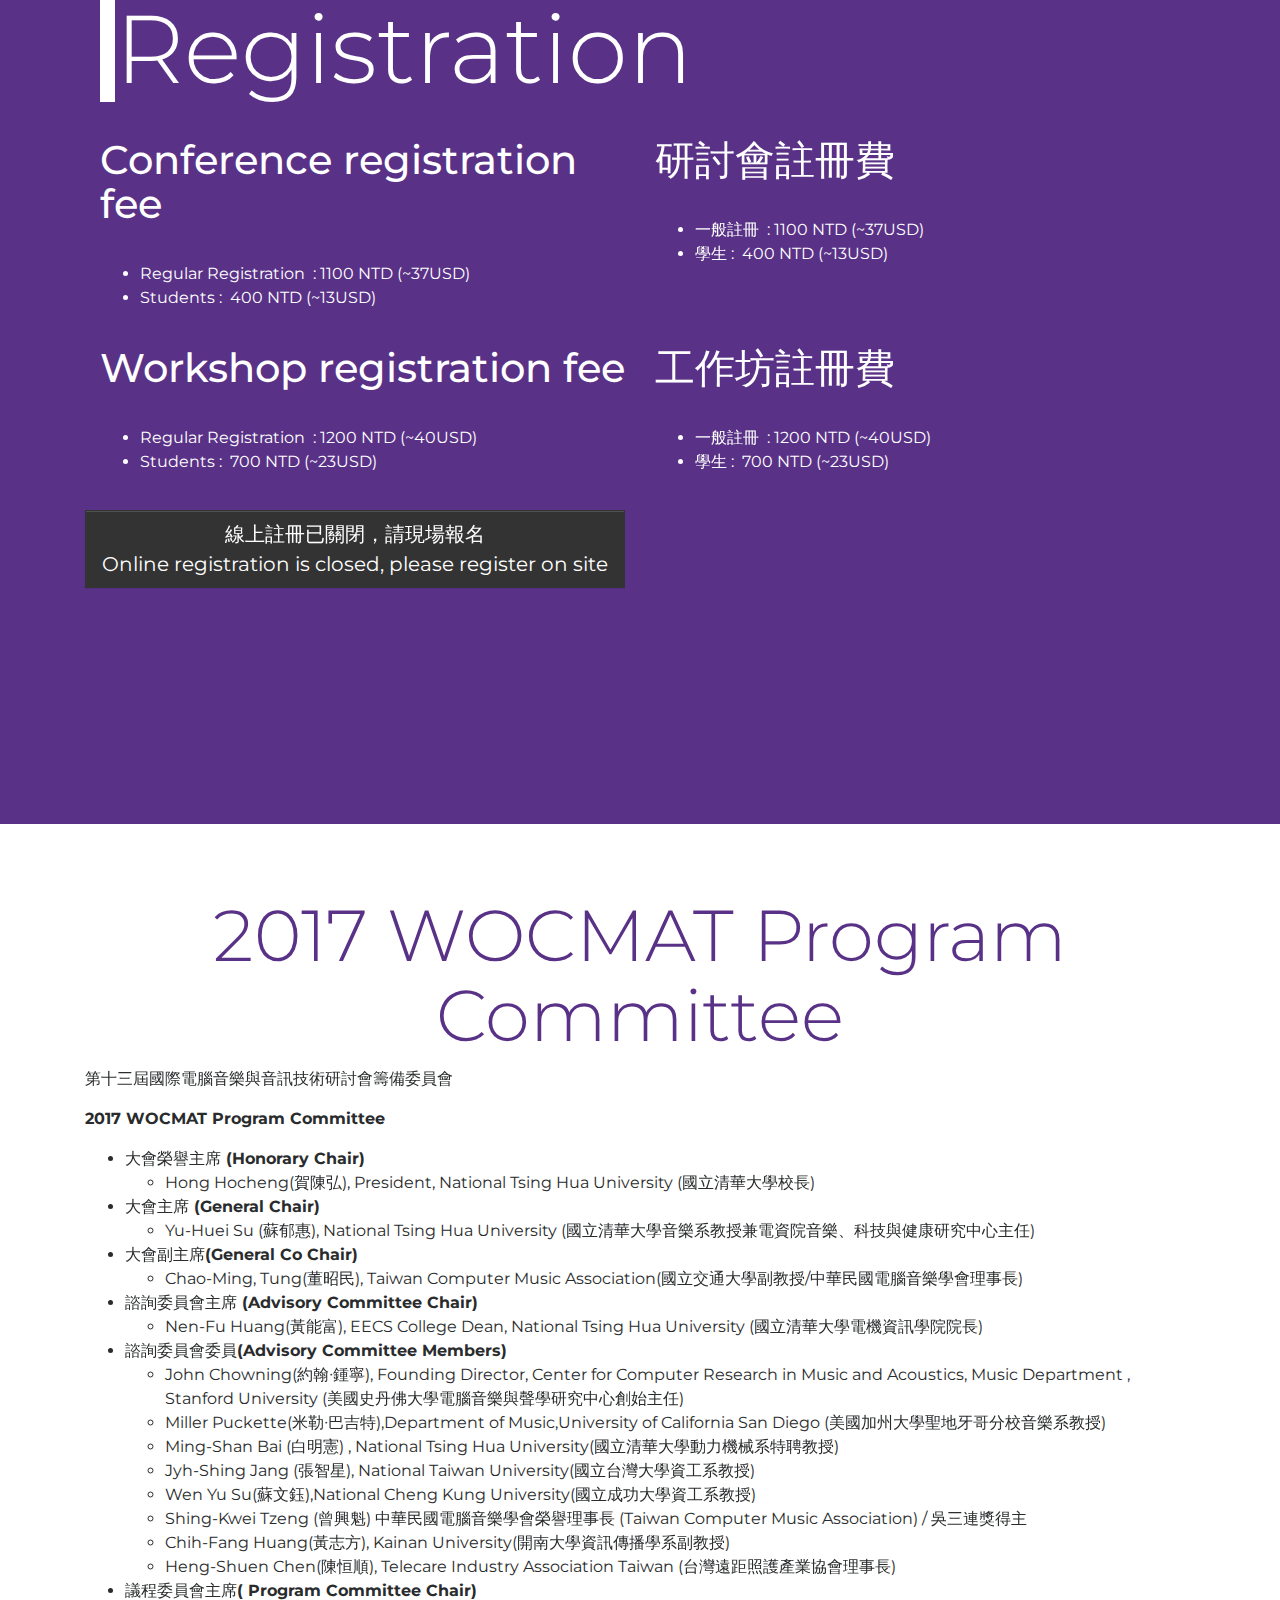
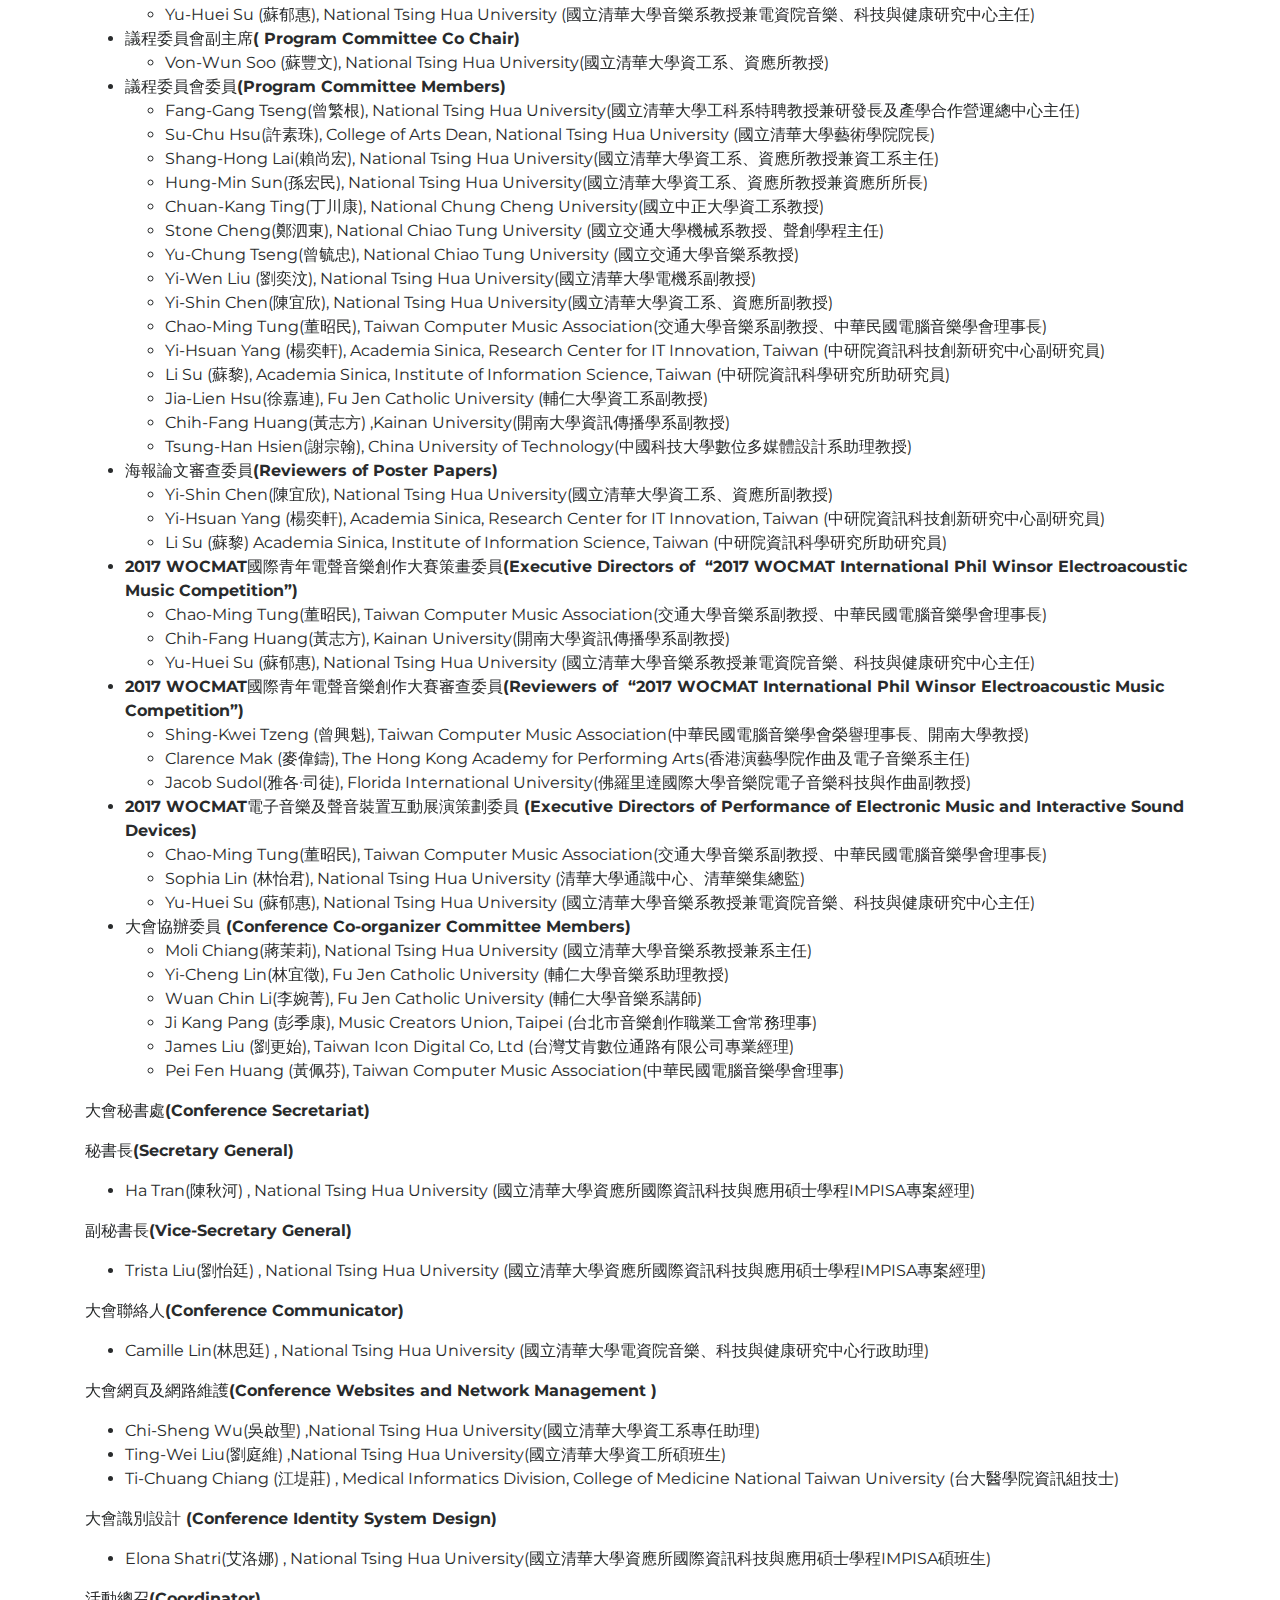
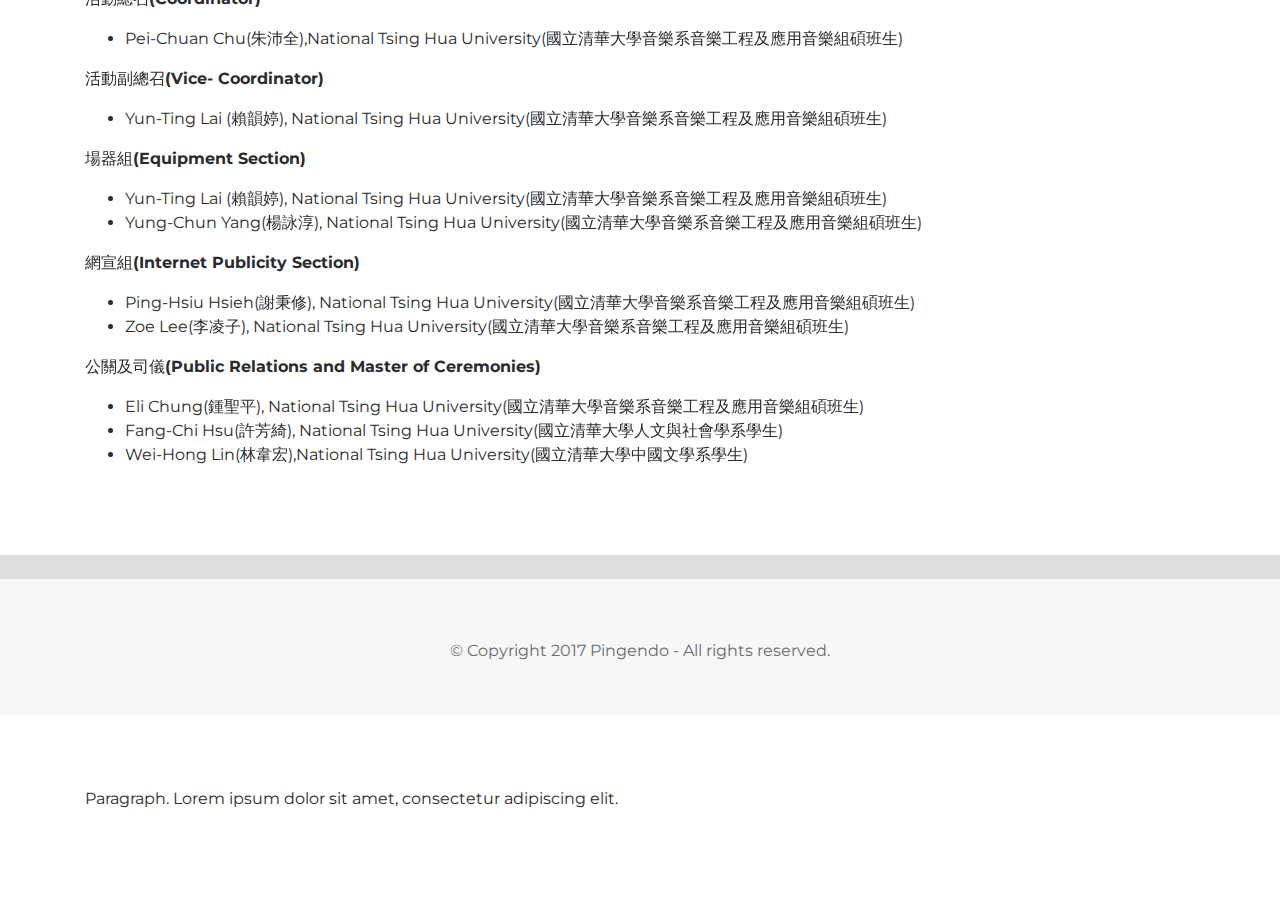
==== commit d55c0fa4: "fix wording in sponsor , fix campus map" ====
--- a/index.html
+++ b/index.html
@@ -29,7 +29,7 @@
 </head>
 
 <body>
-  <nav class="navbar navbar-expand-md fixed-top bg-info navbar-inverse">
+  <nav class="navbar navbar-expand-md fixed-top bg-info navbar-inverse text-center">
     <div class="container">
       <button class="navbar-toggler navbar-toggler-right" type="button" data-toggle="collapse" data-target="#navbar2SupportedContent" aria-controls="navbar2SupportedContent" aria-expanded="false" aria-label="Toggle navigation"> <span class="navbar-toggler-icon"></span> </button>
       <div class="collapse navbar-collapse justify-content-center" id="navbar2SupportedContent">
@@ -45,10 +45,10 @@
             <a class="nav-link hidden-lg-up" href="paper_submission.html">paper submission 音樂作品投稿</a>
           </li>
           <li class="nav-item">
-            <div class="nav-link hidden-md-down">/</div>
+            <a class="nav-link" href="music_submission.html">music submission 音樂作品投稿</a>
           </li>
           <li class="nav-item">
-            <a class="nav-link" href="music_submission.html">music submission 音樂作品投稿</a>
+            <a class="nav-link" href="index.html#committee">committee 籌備委員</a>
           </li>
         </ul>
         <a class="mx-3 btn navbar-btn btn-info" href="index.html#register">Register 註冊</a>
@@ -97,7 +97,7 @@
           <p class="text-white" style="font-size:0.8rem">主辦單位：清大電機資訊學院、藝術學院
             <br>承辦單位：電資院音樂、科技與健康研究中心
             <br>合辦單位：清華大學資工系、中華民國電腦音樂學會
-            <br>協辦單位：清華大電機系、清華大學音樂系音樂工程及應用音樂組、中研院資訊科學研究所、中研院資訊科技創新研究中心、交通大學聲音與音樂創意科技學程、開南大學資訊傳播學系、中國科大數位多媒體設計系、財團法人資訊工業策進會、台北音樂創作職業工會等</p>
+            <br>協辦單位：清華大電機系、清華大學音樂系音樂工程及應用音樂組、中研院資訊科學研究所、中研院資訊科技創新研究中心、交通大學聲音與音樂創意科技學程、開南大學資訊傳播學系、中國科大數位多媒體設計系、財團法人資訊工業策進會、台北音樂創作職業工會等、元培醫事科技大學</p>
         </div>
       </div>
     </div>
@@ -297,7 +297,7 @@
         <div class="col-md-4 col-6 bg-info">
           <a href="speaker/Osaka.pdf">
             <img src="img/Osaka_Naotoshi.png" class="center-block img-fluid my-3 img-speaker">
-            <h3 class="text-white">Osaka Naotoshi</h3>
+            <h3 class="text-white">Naotoshi Osaka</h3>
             <p class="text-warning">Invited Speaker</p>
             <p class="text-white">Professor of Department of Information Systems and Multimedia Design, Tokyo Denki University</p>
           </a>
@@ -468,7 +468,8 @@
             <div class="organizer-img text-center">
               <img class="img-fluid d-block py-1 mx-auto" src="img/DMD.jpg"> </div>
             <p class="h4">中國科大數位多媒體設計系</p>
-            <p class="h4">Academia Sinica</p>
+            <p class="h4">Department of Digital Multimedia Design,&nbsp;China University of Technology
+              <br> </p>
           </div>
         </div>
         <div class="col-md-4 py-3 organizer-block">
@@ -476,9 +477,9 @@
             <p class="h2">Co-organizer</p>
             <p class="h2">協辦單位</p>
             <div class="organizer-img">
-              <img class="img-fluid d-block py-1 mx-auto" src=""> </div>
+              <img class="img-fluid d-block py-1 mx-auto" src="img/music_creator_union.png"> </div>
             <p class="h4">台北音樂創作職業工會</p>
-            <p class="h4">Academia Sinica</p>
+            <p class="h4">Music Creators Union, Taipei</p>
           </div>
         </div>
         <div class="col-md-4 py-3 organizer-block">
@@ -488,7 +489,7 @@
             <div class="organizer-img">
               <img class="img-fluid d-block py-1 mx-auto" src="img/iii.jpg"> </div>
             <p class="h4">財團法人資訊工業策進會</p>
-            <p class="h4">Academia Sinica</p>
+            <p class="h4">Instutute for Information Industry</p>
           </div>
         </div>
         <div class="col-md-4 py-3 organizer-block">
@@ -572,11 +573,12 @@
             <li>學生 : &nbsp;700 NTD (~23USD)</li>
           </ul>
         </div>
-        <a class="btn btn-lg btn-info" href="https://docs.google.com/forms/d/e/1FAIpQLSdh8XHwZwZ871fS81wsKUPl9QxsUU9poWEaMi70nWQBY3y-FQ/viewform?usp=sf_link">Register Now</a>
-      </div>
-    </div>
-  </div>
-  <div class="py-5">
+        <a class="btn btn-lg btn-info" href="https://docs.google.com/forms/d/e/1FAIpQLSdh8XHwZwZ871fS81wsKUPl9QxsUU9poWEaMi70nWQBY3y-FQ/viewform?usp=sf_link">線上註冊已關閉，請現場報名
+          <br>Online registration is closed, please register on site</a>
+      </div>
+    </div>
+  </div>
+  <div class="py-5" id="committee">
     <div class="container">
       <div class="row">
         <div class="col-md-12">
@@ -607,16 +609,12 @@
             <li><strong>諮詢委員會委員</strong><strong>(Advisory Committee Members)</strong>
               <ul>
                 <li>John Chowning(約翰∙鍾寧), Founding Director, Center for Computer Research in Music and Acoustics, Music Department , Stanford University (美國史丹佛大學電腦音樂與聲學研究中心創始主任)</li>
-                <li>Miller Puckette(米勒∙巴吉特),
-                  <a href="http://music.ucsd.edu/home">Department of Music</a>,
-                  <a href="http://www.ucsd.edu/">University of California San Diego</a>&nbsp;(美國加州大學聖地牙哥分校音樂系教授)</li>
+                <li>Miller Puckette(米勒∙巴吉特),Department of Music,University of California San Diego&nbsp;(美國加州大學聖地牙哥分校音樂系教授)</li>
                 <li>Ming-Shan Bai (白明憲) , National Tsing Hua University(國立清華大學動力機械系特聘教授)</li>
                 <li>Jyh-Shing Jang (張智星), National Taiwan University(國立台灣大學資工系教授)</li>
-                <li>Wen Yu Su(蘇文鈺),
-                  <a href="http://www.ncku.edu.tw/">National Cheng Kung University</a>(國立成功大學資工系教授)</li>
+                <li>Wen Yu Su(蘇文鈺),National Cheng Kung University(國立成功大學資工系教授)</li>
                 <li>Shing-Kwei Tzeng (曾興魁) 中華民國電腦音樂學會榮譽理事長 (Taiwan Computer Music Association) / 吳三連獎得主</li>
-                <li>
-                  <a href="http://ndltd.ncl.edu.tw/cgi-bin/gs32/gsweb.cgi/ccd=xlOwuh/search?q=ade=%22Chi%2C%20Tai-Shih%E3%80%81%20Huang%2C%20Chih-Fang%22.&amp;searchmode=basic">Chih-Fang</a> Huang(黃志方), Kainan University(開南大學資訊傳播學系副教授)</li>
+                <li> Chih-Fang Huang(黃志方), Kainan University(開南大學資訊傳播學系副教授)</li>
                 <li>Heng-Shuen Chen(陳恒順), Telecare Industry Association Taiwan (台灣遠距照護產業協會理事長)</li>
               </ul>
             </li>
@@ -636,47 +634,37 @@
                 <li>Su-Chu Hsu(許素珠), College of Arts&nbsp;Dean, National Tsing Hua University (國立清華大學藝術學院院長)</li>
                 <li>Shang-Hong Lai(賴尚宏), National Tsing Hua University(國立清華大學資工系、資應所教授兼資工系主任)</li>
                 <li>Hung-Min Sun(孫宏民), National Tsing Hua University(國立清華大學資工系、資應所教授兼資應所所長)</li>
-                <li>
-                  <a href="http://ndltd.ncl.edu.tw/cgi-bin/gs32/gsweb.cgi/ccd=qu_yuW/search?q=ade=%22TING%2C%20CHUAN-KANG%22.&amp;searchmode=basic">Chuan-Kang</a> Ting(丁川康),
-                  <a href="https://www.ccu.edu.tw/">National Chung Cheng University</a>(國立中正大學資工系教授)</li>
+                <li> Chuan-Kang Ting(丁川康), National Chung Cheng University(國立中正大學資工系教授)</li>
                 <li>Stone Cheng(鄭泗東), National Chiao Tung University (國立交通大學機械系教授、聲創學程主任)</li>
                 <li>Yu-Chung Tseng(曾毓忠), National Chiao Tung University (國立交通大學音樂系教授)</li>
                 <li>Yi-Wen Liu (劉奕汶), National Tsing Hua University(國立清華大學電機系副教授)</li>
                 <li>Yi-Shin Chen(陳宜欣), National Tsing Hua University(國立清華大學資工系、資應所副教授)</li>
                 <li>Chao-Ming Tung(董昭民), Taiwan Computer Music Association(交通大學音樂系副教授、中華民國電腦音樂學會理事長)</li>
-                <li>
-                  <a href="https://plus.google.com/u/0/110699334839512603127?prsrc=4">Yi-Hsuan Yang</a> (楊奕軒), Academia Sinica, Research Center for IT Innovation, Taiwan&nbsp;(中研院資訊科技創新研究中心副研究員)</li>
-                <li>
-                  <a href="https://plus.google.com/u/0/114061514994910013821?prsrc=4">Li Su</a> (蘇黎), Academia Sinica, Institute of Information Science, Taiwan&nbsp;(中研院資訊科學研究所助研究員)</li>
-                <li>
-                  <a href="https://plus.google.com/u/0/111044789892242519791?prsrc=4">Jia-Lien</a> Hsu(徐嘉連), Fu Jen Catholic University (輔仁大學資工系副教授)</li>
-                <li>
-                  <a href="http://ndltd.ncl.edu.tw/cgi-bin/gs32/gsweb.cgi/ccd=xlOwuh/search?q=ade=%22Chi%2C%20Tai-Shih%E3%80%81%20Huang%2C%20Chih-Fang%22.&amp;searchmode=basic">Chih-Fang</a> Huang(黃志方) ,Kainan University(開南大學資訊傳播學系副教授)</li>
+                <li>Yi-Hsuan Yang (楊奕軒), Academia Sinica, Research Center for IT Innovation, Taiwan&nbsp;(中研院資訊科技創新研究中心副研究員)</li>
+                <li>Li Su (蘇黎), Academia Sinica, Institute of Information Science, Taiwan&nbsp;(中研院資訊科學研究所助研究員)</li>
+                <li>Jia-Lien Hsu(徐嘉連), Fu Jen Catholic University (輔仁大學資工系副教授)</li>
+                <li>Chih-Fang Huang(黃志方) ,Kainan University(開南大學資訊傳播學系副教授)</li>
                 <li>Tsung-Han Hsien(謝宗翰), China University of Technology(中國科技大學數位多媒體設計系助理教授)</li>
               </ul>
             </li>
             <li><strong>海報論文審查委員</strong><strong>(Reviewers of Poster Papers)</strong>
               <ul>
                 <li>Yi-Shin Chen(陳宜欣), National Tsing Hua University(國立清華大學資工系、資應所副教授)</li>
-                <li>
-                  <a href="https://plus.google.com/u/0/110699334839512603127?prsrc=4">Yi-Hsuan Yang</a> (楊奕軒), Academia Sinica, Research Center for IT Innovation, Taiwan&nbsp;(中研院資訊科技創新研究中心副研究員)</li>
-                <li>
-                  <a href="https://plus.google.com/u/0/114061514994910013821?prsrc=4">Li Su</a> (蘇黎) Academia Sinica, Institute of Information Science, Taiwan&nbsp;(中研院資訊科學研究所助研究員)</li>
+                <li>Yi-Hsuan Yang (楊奕軒), Academia Sinica, Research Center for IT Innovation, Taiwan&nbsp;(中研院資訊科技創新研究中心副研究員)</li>
+                <li>Li Su (蘇黎) Academia Sinica, Institute of Information Science, Taiwan&nbsp;(中研院資訊科學研究所助研究員)</li>
               </ul>
             </li>
             <li><strong>2017 WOCMAT</strong><strong>國際青年電聲音樂創作大賽策畫委員</strong><strong>(Executive Directors of &nbsp;“2017 WOCMAT International Phil Winsor Electroacoustic Music Competition”) </strong>
               <ul>
                 <li>Chao-Ming Tung(董昭民), Taiwan Computer Music Association(交通大學音樂系副教授、中華民國電腦音樂學會理事長)</li>
-                <li>
-                  <a href="http://ndltd.ncl.edu.tw/cgi-bin/gs32/gsweb.cgi/ccd=xlOwuh/search?q=ade=%22Chi%2C%20Tai-Shih%E3%80%81%20Huang%2C%20Chih-Fang%22.&amp;searchmode=basic">Chih-Fang</a> Huang(黃志方), Kainan University(開南大學資訊傳播學系副教授)</li>
+                <li>Chih-Fang Huang(黃志方), Kainan University(開南大學資訊傳播學系副教授)</li>
                 <li>Yu-Huei Su (蘇郁惠), National Tsing Hua University (國立清華大學音樂系教授兼電資院音樂、科技與健康研究中心主任)</li>
               </ul>
             </li>
             <li><strong>2017 WOCMAT</strong><strong>國際青年電聲音樂創作大賽審查委員</strong><strong>(Reviewers of &nbsp;“2017 WOCMAT International Phil Winsor Electroacoustic Music Competition”) </strong>
               <ul>
                 <li>Shing-Kwei Tzeng (曾興魁), Taiwan Computer Music Association(中華民國電腦音樂學會榮譽理事長、開南大學教授)</li>
-                <li>
-                  <a href="https://www.youtube.com/watch?v=qUm8mfIBtuE">Clarence Mak</a> (麥偉鑄), The Hong Kong Academy for Performing Arts(香港演藝學院作曲及電子音樂系主任)</li>
+                <li>Clarence Mak (麥偉鑄), The Hong Kong Academy for Performing Arts(香港演藝學院作曲及電子音樂系主任)</li>
                 <li>Jacob Sudol(雅各∙司徒), Florida International University(佛羅里達國際大學音樂院電子音樂科技與作曲副教授)</li>
               </ul>
             </li>
